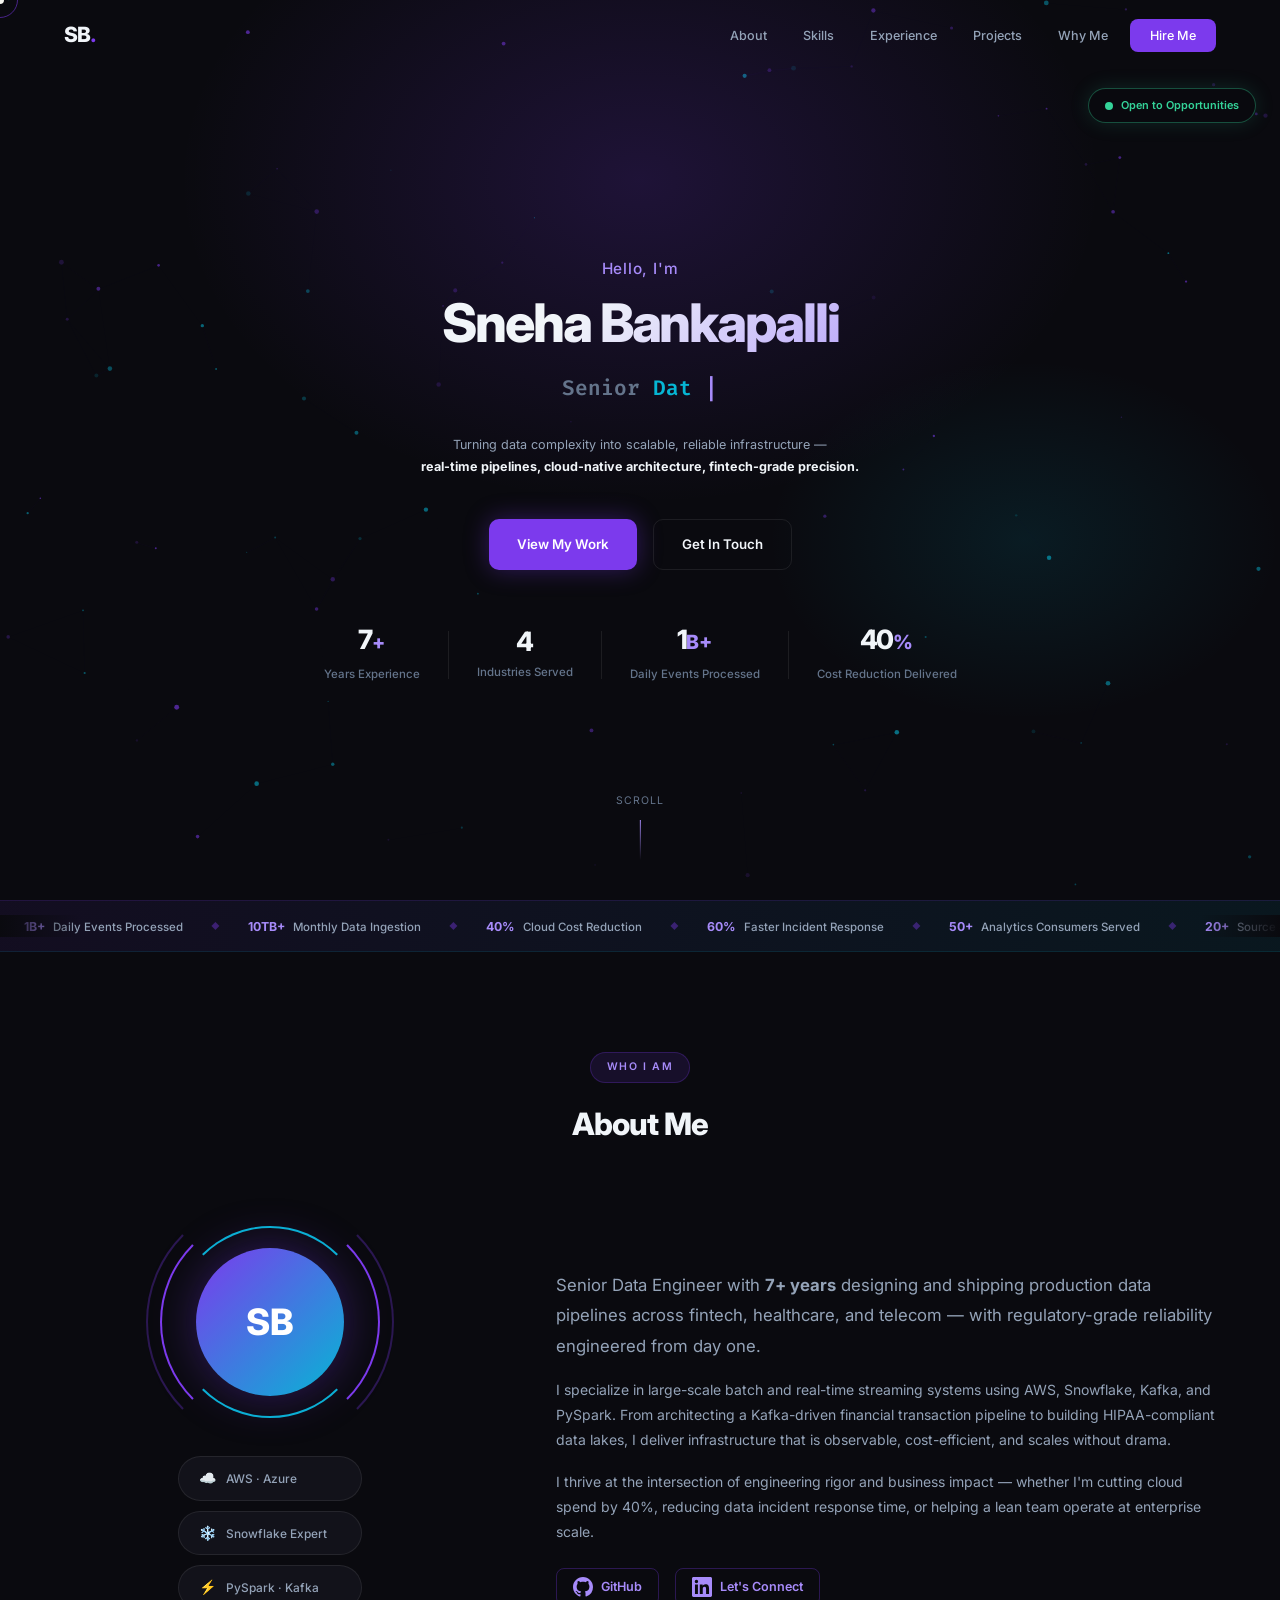
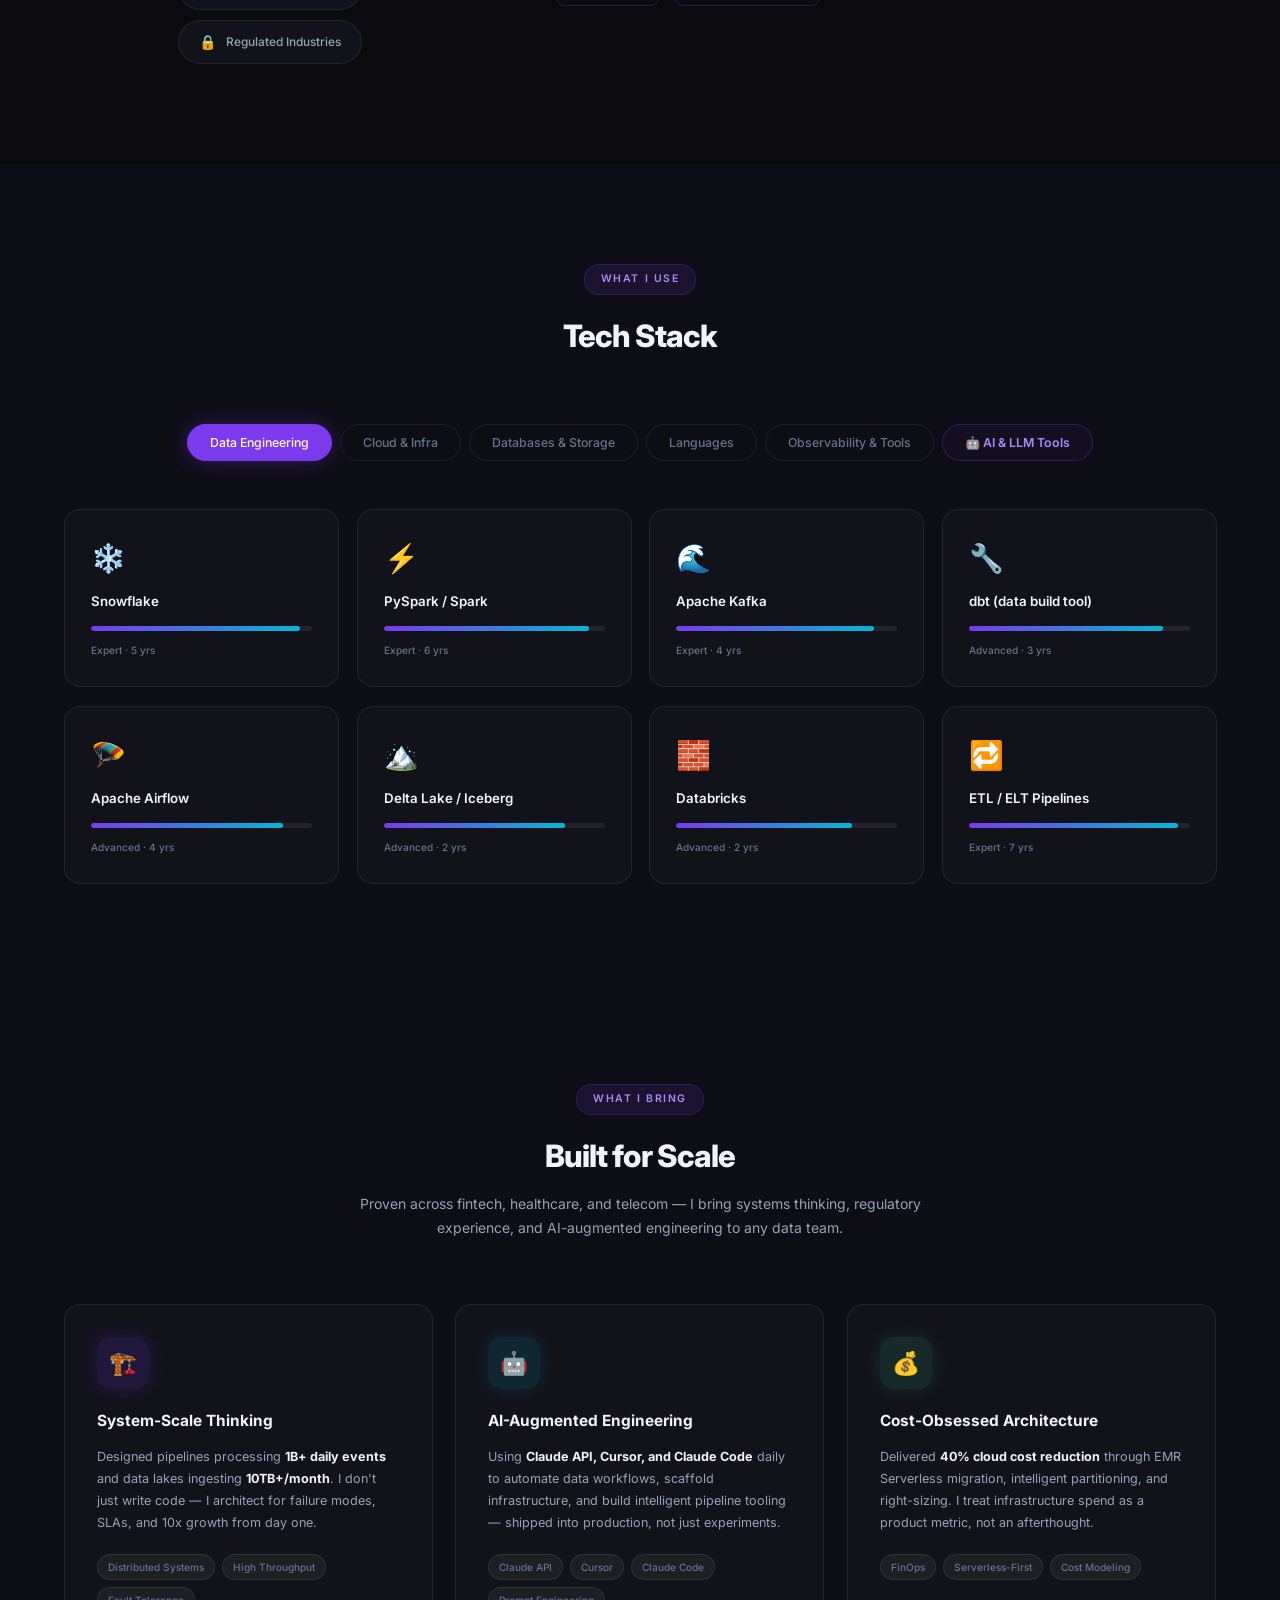
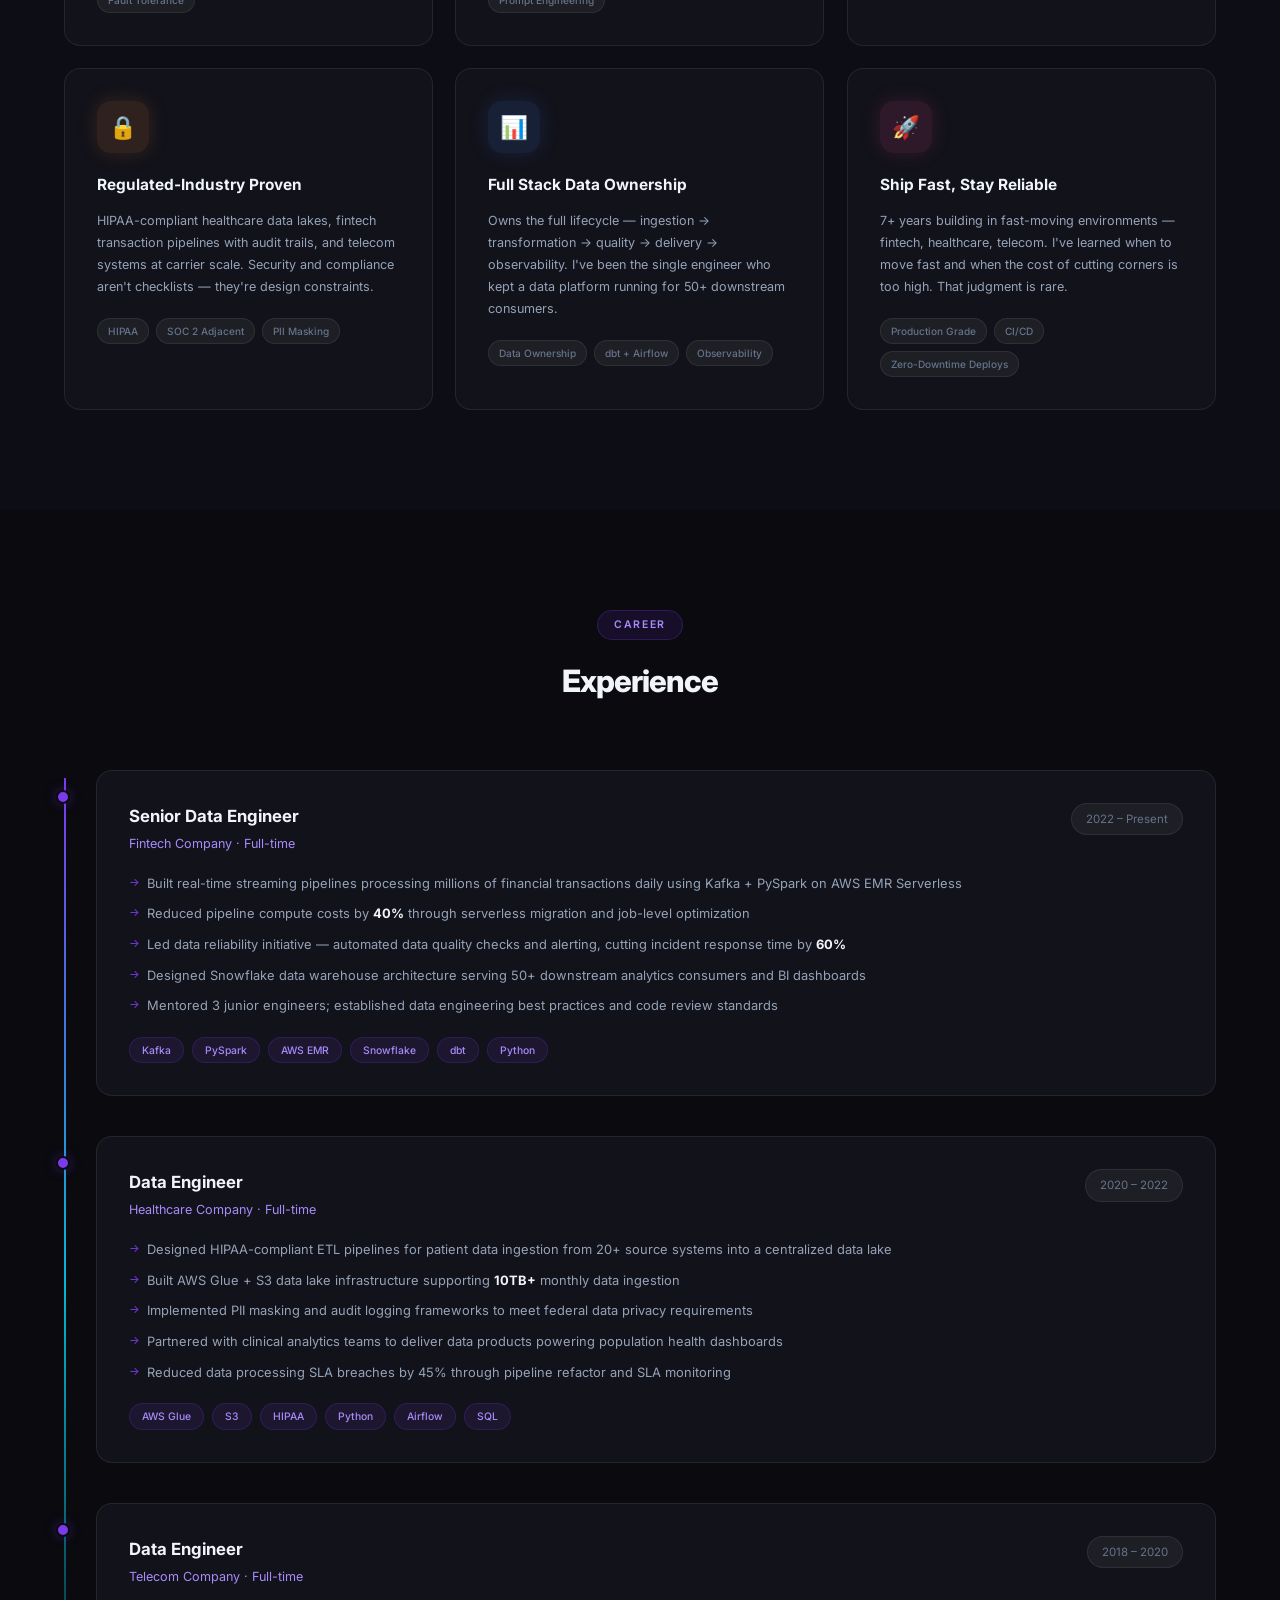
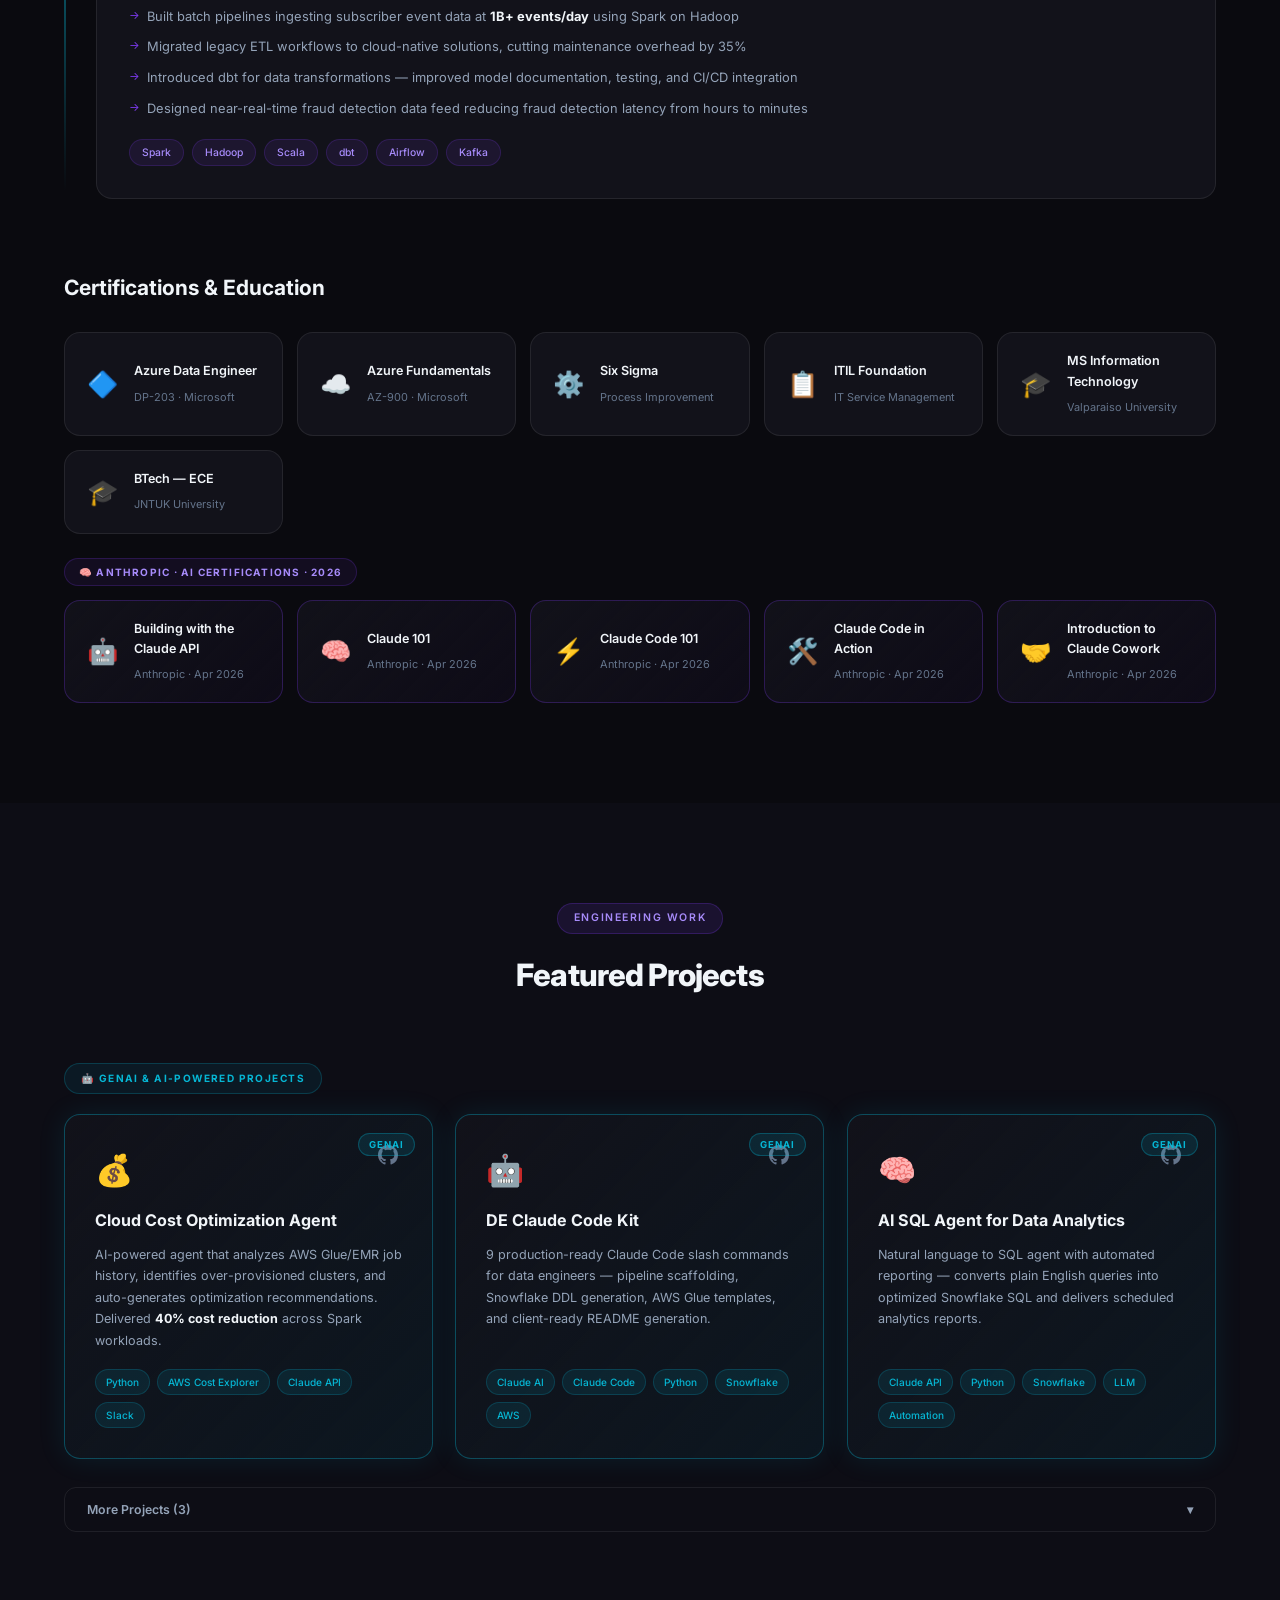
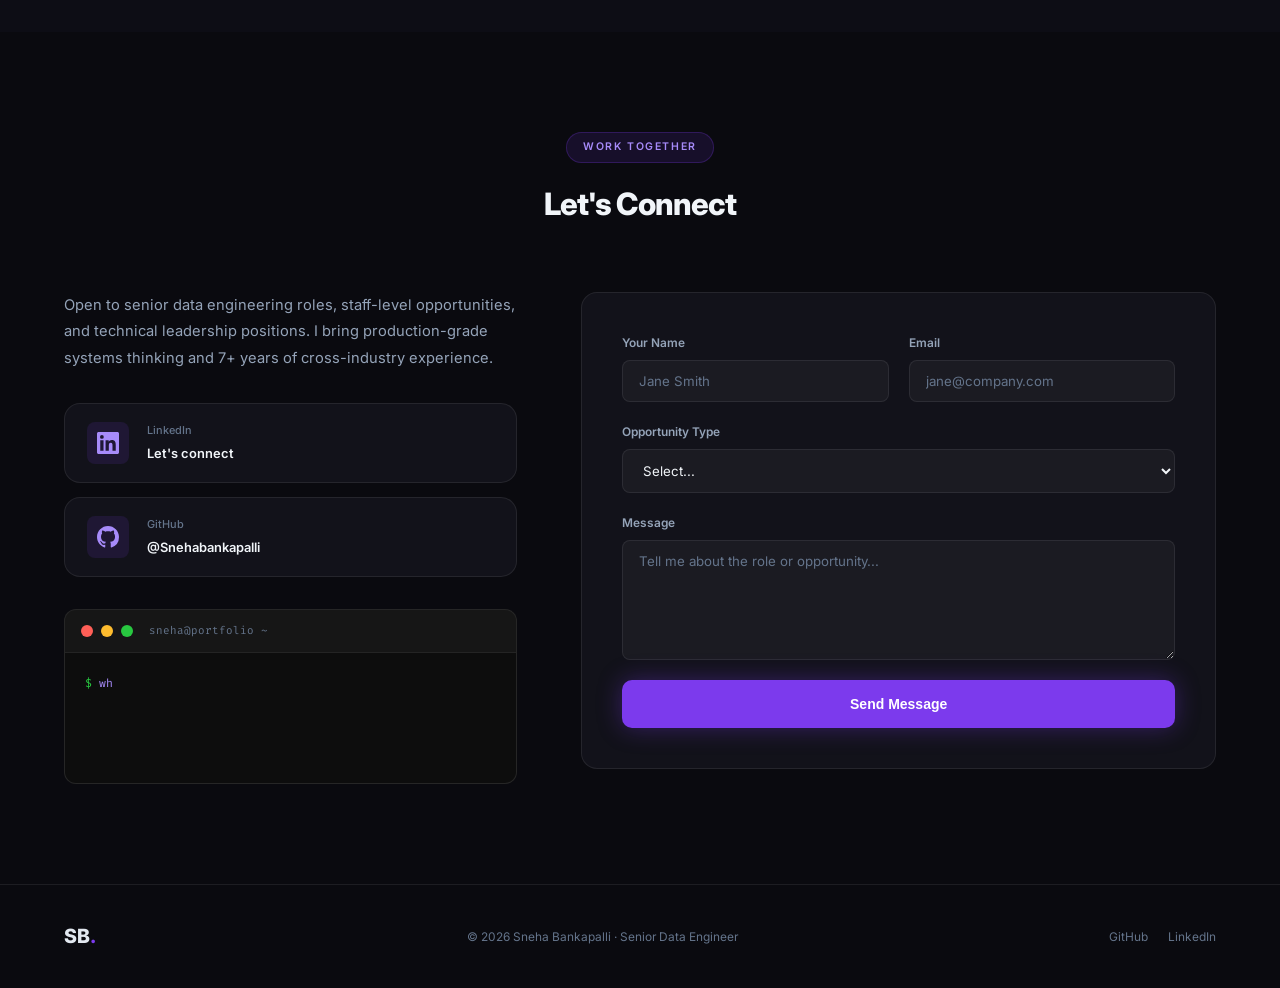
==== index.html @ 5c4e345d "feat: smaller fonts, highlight GenAI projects, add Anthropic certs - Reduce base font 16px → 14px; s" ====
<!DOCTYPE html>
<html lang="en">
<head>
  <meta charset="UTF-8" />
  <meta name="viewport" content="width=device-width, initial-scale=1.0" />
  <title>Sneha Bankapalli | Senior Data Engineer</title>
  <link rel="preconnect" href="https://fonts.googleapis.com" />
  <link rel="preconnect" href="https://fonts.gstatic.com" crossorigin />
  <link href="https://fonts.googleapis.com/css2?family=Inter:wght@300;400;500;600;700;800&family=Fira+Code:wght@400;500&display=swap" rel="stylesheet" />
  <link rel="stylesheet" href="style.css" />
</head>
<body>
  <!-- SCROLL PROGRESS -->
  <div id="scrollProgress"></div>

  <!-- CURSOR -->
  <div id="cursorDot"></div>
  <div id="cursorGlow"></div>

  <!-- OPEN TO WORK BADGE -->
  <a href="#contact" class="otw-badge" id="otwBadge">
    <span class="otw-dot"></span>
    Open to Opportunities
  </a>

  <!-- NAV -->
  <nav id="navbar">
    <div class="nav-inner">
      <a href="#hero" class="nav-logo">SB<span class="dot">.</span></a>
      <ul class="nav-links">
        <li><a href="#about">About</a></li>
        <li><a href="#skills">Skills</a></li>
        <li><a href="#experience">Experience</a></li>
        <li><a href="#projects">Projects</a></li>
        <li><a href="#value">Why Me</a></li>
        <li><a href="#contact" class="nav-cta">Hire Me</a></li>
      </ul>
      <button class="hamburger" id="hamburger" aria-label="Menu">
        <span></span><span></span><span></span>
      </button>
    </div>
  </nav>

  <!-- MOBILE MENU -->
  <div class="mobile-menu" id="mobileMenu">
    <ul>
      <li><a href="#about" class="mobile-link">About</a></li>
      <li><a href="#skills" class="mobile-link">Skills</a></li>
      <li><a href="#experience" class="mobile-link">Experience</a></li>
      <li><a href="#projects" class="mobile-link">Projects</a></li>
      <li><a href="#value" class="mobile-link">Why Me</a></li>
      <li><a href="#contact" class="mobile-link">Hire Me</a></li>
    </ul>
  </div>

  <!-- HERO -->
  <section id="hero">
    <div class="hero-bg">
      <canvas id="particleCanvas"></canvas>
    </div>
    <div class="hero-content">
      <p class="hero-greeting" data-aos="fade-up">Hello, I'm</p>
      <h1 class="hero-name" data-aos="fade-up" data-aos-delay="100">Sneha Bankapalli</h1>
      <div class="hero-title-wrapper" data-aos="fade-up" data-aos-delay="200">
        <span class="hero-title-prefix">Senior </span>
        <span class="hero-title-type" id="typedText"></span>
        <span class="cursor">|</span>
      </div>
      <p class="hero-tagline" data-aos="fade-up" data-aos-delay="300">
        Turning data complexity into scalable, reliable infrastructure —<br />
        <strong>real-time pipelines, cloud-native architecture, fintech-grade precision.</strong>
      </p>
      <div class="hero-actions" data-aos="fade-up" data-aos-delay="400">
        <a href="#projects" class="btn btn-primary magnetic">View My Work</a>
        <a href="#contact" class="btn btn-secondary magnetic">Get In Touch</a>
      </div>
      <div class="hero-stats" data-aos="fade-up" data-aos-delay="500">
        <div class="stat">
          <span class="stat-num" data-target="7">0</span><span class="stat-plus">+</span>
          <p>Years Experience</p>
        </div>
        <div class="stat-divider"></div>
        <div class="stat">
          <span class="stat-num" data-target="4">0</span>
          <p>Industries Served</p>
        </div>
        <div class="stat-divider"></div>
        <div class="stat">
          <span class="stat-num" data-target="1">0</span><span class="stat-plus">B+</span>
          <p>Daily Events Processed</p>
        </div>
        <div class="stat-divider"></div>
        <div class="stat">
          <span class="stat-num" data-target="40">0</span><span class="stat-plus">%</span>
          <p>Cost Reduction Delivered</p>
        </div>
      </div>
    </div>
    <div class="hero-scroll-hint">
      <span>Scroll</span>
      <div class="scroll-line"></div>
    </div>
  </section>

  <!-- IMPACT MARQUEE -->
  <div class="impact-strip">
    <div class="marquee-track">
      <div class="marquee-inner" id="marqueeInner">
        <span class="impact-item"><span class="impact-num">1B+</span> Daily Events Processed</span>
        <span class="impact-sep">◆</span>
        <span class="impact-item"><span class="impact-num">10TB+</span> Monthly Data Ingestion</span>
        <span class="impact-sep">◆</span>
        <span class="impact-item"><span class="impact-num">40%</span> Cloud Cost Reduction</span>
        <span class="impact-sep">◆</span>
        <span class="impact-item"><span class="impact-num">60%</span> Faster Incident Response</span>
        <span class="impact-sep">◆</span>
        <span class="impact-item"><span class="impact-num">50+</span> Analytics Consumers Served</span>
        <span class="impact-sep">◆</span>
        <span class="impact-item"><span class="impact-num">20+</span> Source Systems Integrated</span>
        <span class="impact-sep">◆</span>
        <span class="impact-item"><span class="impact-num">7+</span> Years Production Engineering</span>
        <span class="impact-sep">◆</span>
        <span class="impact-item"><span class="impact-num">Multi</span>-Industry Regulated Systems</span>
        <span class="impact-sep">◆</span>
      </div>
    </div>
  </div>

  <!-- ABOUT -->
  <section id="about" class="section">
    <div class="container">
      <div class="section-header" data-aos="fade-up">
        <span class="section-tag">Who I Am</span>
        <h2 class="section-title">About Me</h2>
      </div>
      <div class="about-grid">
        <div class="about-visual" data-aos="fade-right">
          <div class="about-avatar">
            <div class="avatar-ring ring-1"></div>
            <div class="avatar-ring ring-2"></div>
            <div class="avatar-ring ring-3"></div>
            <div class="avatar-initials">SB</div>
          </div>
          <div class="about-badges">
            <div class="badge">
              <span class="badge-icon">☁️</span>
              <span>AWS · Azure</span>
            </div>
            <div class="badge">
              <span class="badge-icon">❄️</span>
              <span>Snowflake Expert</span>
            </div>
            <div class="badge">
              <span class="badge-icon">⚡</span>
              <span>PySpark · Kafka</span>
            </div>
            <div class="badge">
              <span class="badge-icon">🔒</span>
              <span>Regulated Industries</span>
            </div>
          </div>
        </div>
        <div class="about-text" data-aos="fade-left">
          <p class="about-lead">
            Senior Data Engineer with <strong>7+ years</strong> designing and shipping production data pipelines across
            fintech, healthcare, and telecom — with regulatory-grade reliability engineered from day one.
          </p>
          <p>
            I specialize in large-scale batch and real-time streaming systems using AWS, Snowflake, Kafka, and PySpark.
            From architecting a Kafka-driven financial transaction pipeline to building HIPAA-compliant data lakes,
            I deliver infrastructure that is observable, cost-efficient, and scales without drama.
          </p>
          <p>
            I thrive at the intersection of engineering rigor and business impact — whether I'm cutting cloud spend by 40%,
            reducing data incident response time, or helping a lean team operate at enterprise scale.
          </p>
          <div class="about-links">
            <a href="https://github.com/Snehabankapalli" target="_blank" rel="noopener" class="about-link">
              <svg width="20" height="20" viewBox="0 0 24 24" fill="currentColor"><path d="M12 0C5.37 0 0 5.37 0 12c0 5.31 3.435 9.795 8.205 11.385.6.105.825-.255.825-.57 0-.285-.015-1.23-.015-2.235-3.015.555-3.795-.735-4.035-1.41-.135-.345-.72-1.41-1.23-1.695-.42-.225-1.02-.78-.015-.795.945-.015 1.62.87 1.845 1.23 1.08 1.815 2.805 1.305 3.495.99.105-.78.42-1.305.765-1.605-2.67-.3-5.46-1.335-5.46-5.925 0-1.305.465-2.385 1.23-3.225-.12-.3-.54-1.53.12-3.18 0 0 1.005-.315 3.3 1.23.96-.27 1.98-.405 3-.405s2.04.135 3 .405c2.295-1.56 3.3-1.23 3.3-1.23.66 1.65.24 2.88.12 3.18.765.84 1.23 1.905 1.23 3.225 0 4.605-2.805 5.625-5.475 5.925.435.375.81 1.095.81 2.22 0 1.605-.015 2.895-.015 3.3 0 .315.225.69.825.57A12.02 12.02 0 0 0 24 12c0-6.63-5.37-12-12-12z"/></svg>
              GitHub
            </a>
            <a href="https://www.linkedin.com/in/sneha2095/" target="_blank" rel="noopener" class="about-link">
              <svg width="20" height="20" viewBox="0 0 24 24" fill="currentColor"><path d="M20.447 20.452h-3.554v-5.569c0-1.328-.027-3.037-1.852-3.037-1.853 0-2.136 1.445-2.136 2.939v5.667H9.351V9h3.414v1.561h.046c.477-.9 1.637-1.85 3.37-1.85 3.601 0 4.267 2.37 4.267 5.455v6.286zM5.337 7.433a2.062 2.062 0 0 1-2.063-2.065 2.064 2.064 0 1 1 2.063 2.065zm1.782 13.019H3.555V9h3.564v11.452zM22.225 0H1.771C.792 0 0 .774 0 1.729v20.542C0 23.227.792 24 1.771 24h20.451C23.2 24 24 23.227 24 22.271V1.729C24 .774 23.2 0 22.222 0h.003z"/></svg>
              Let's Connect
            </a>
          </div>
        </div>
      </div>
    </div>
  </section>

  <!-- SKILLS -->
  <section id="skills" class="section section-dark">
    <div class="container">
      <div class="section-header" data-aos="fade-up">
        <span class="section-tag">What I Use</span>
        <h2 class="section-title">Tech Stack</h2>
      </div>
      <div class="skills-tabs" data-aos="fade-up">
        <button class="tab-btn active" data-tab="data">Data Engineering</button>
        <button class="tab-btn" data-tab="cloud">Cloud & Infra</button>
        <button class="tab-btn" data-tab="databases">Databases & Storage</button>
        <button class="tab-btn" data-tab="languages">Languages</button>
        <button class="tab-btn" data-tab="tools">Observability & Tools</button>
        <button class="tab-btn ai-tab" data-tab="ai">🤖 AI & LLM Tools</button>
      </div>

      <!-- DATA ENGINEERING -->
      <div class="skills-panel active" id="tab-data" data-aos="fade-up">
        <div class="skill-cards">
          <div class="skill-card tilt-card">
            <div class="skill-icon">❄️</div>
            <h4>Snowflake</h4>
            <div class="skill-bar"><div class="skill-fill" style="--w:95%"></div></div>
            <span class="skill-level">Expert · 5 yrs</span>
          </div>
          <div class="skill-card tilt-card">
            <div class="skill-icon">⚡</div>
            <h4>PySpark / Spark</h4>
            <div class="skill-bar"><div class="skill-fill" style="--w:93%"></div></div>
            <span class="skill-level">Expert · 6 yrs</span>
          </div>
          <div class="skill-card tilt-card">
            <div class="skill-icon">🌊</div>
            <h4>Apache Kafka</h4>
            <div class="skill-bar"><div class="skill-fill" style="--w:90%"></div></div>
            <span class="skill-level">Expert · 4 yrs</span>
          </div>
          <div class="skill-card tilt-card">
            <div class="skill-icon">🔧</div>
            <h4>dbt (data build tool)</h4>
            <div class="skill-bar"><div class="skill-fill" style="--w:88%"></div></div>
            <span class="skill-level">Advanced · 3 yrs</span>
          </div>
          <div class="skill-card tilt-card">
            <div class="skill-icon">🪂</div>
            <h4>Apache Airflow</h4>
            <div class="skill-bar"><div class="skill-fill" style="--w:87%"></div></div>
            <span class="skill-level">Advanced · 4 yrs</span>
          </div>
          <div class="skill-card tilt-card">
            <div class="skill-icon">🏔️</div>
            <h4>Delta Lake / Iceberg</h4>
            <div class="skill-bar"><div class="skill-fill" style="--w:82%"></div></div>
            <span class="skill-level">Advanced · 2 yrs</span>
          </div>
          <div class="skill-card tilt-card">
            <div class="skill-icon">🧱</div>
            <h4>Databricks</h4>
            <div class="skill-bar"><div class="skill-fill" style="--w:80%"></div></div>
            <span class="skill-level">Advanced · 2 yrs</span>
          </div>
          <div class="skill-card tilt-card">
            <div class="skill-icon">🔁</div>
            <h4>ETL / ELT Pipelines</h4>
            <div class="skill-bar"><div class="skill-fill" style="--w:95%"></div></div>
            <span class="skill-level">Expert · 7 yrs</span>
          </div>
        </div>
      </div>

      <!-- CLOUD & INFRA -->
      <div class="skills-panel" id="tab-cloud" data-aos="fade-up">
        <div class="skill-cards">
          <div class="skill-card tilt-card">
            <div class="skill-icon">☁️</div>
            <h4>AWS EMR Serverless</h4>
            <div class="skill-bar"><div class="skill-fill" style="--w:93%"></div></div>
            <span class="skill-level">Expert · 4 yrs</span>
          </div>
          <div class="skill-card tilt-card">
            <div class="skill-icon">🪣</div>
            <h4>AWS S3 / Data Lake</h4>
            <div class="skill-bar"><div class="skill-fill" style="--w:92%"></div></div>
            <span class="skill-level">Expert · 5 yrs</span>
          </div>
          <div class="skill-card tilt-card">
            <div class="skill-icon">🔌</div>
            <h4>AWS Glue</h4>
            <div class="skill-bar"><div class="skill-fill" style="--w:88%"></div></div>
            <span class="skill-level">Advanced · 4 yrs</span>
          </div>
          <div class="skill-card tilt-card">
            <div class="skill-icon">λ</div>
            <h4>AWS Lambda · Step Functions</h4>
            <div class="skill-bar"><div class="skill-fill" style="--w:83%"></div></div>
            <span class="skill-level">Advanced · 3 yrs</span>
          </div>
          <div class="skill-card tilt-card">
            <div class="skill-icon">🔷</div>
            <h4>Azure Data Factory</h4>
            <div class="skill-bar"><div class="skill-fill" style="--w:80%"></div></div>
            <span class="skill-level">Advanced · 2 yrs</span>
          </div>
          <div class="skill-card tilt-card">
            <div class="skill-icon">🐋</div>
            <h4>Docker / Containers</h4>
            <div class="skill-bar"><div class="skill-fill" style="--w:80%"></div></div>
            <span class="skill-level">Advanced · 3 yrs</span>
          </div>
          <div class="skill-card tilt-card">
            <div class="skill-icon">⚓</div>
            <h4>Kubernetes (EKS)</h4>
            <div class="skill-bar"><div class="skill-fill" style="--w:72%"></div></div>
            <span class="skill-level">Proficient · 2 yrs</span>
          </div>
          <div class="skill-card tilt-card">
            <div class="skill-icon">🏗️</div>
            <h4>Terraform</h4>
            <div class="skill-bar"><div class="skill-fill" style="--w:76%"></div></div>
            <span class="skill-level">Proficient · 3 yrs</span>
          </div>
        </div>
      </div>

      <!-- DATABASES & STORAGE -->
      <div class="skills-panel" id="tab-databases" data-aos="fade-up">
        <div class="skill-cards">
          <div class="skill-card tilt-card">
            <div class="skill-icon">🗃️</div>
            <h4>PostgreSQL</h4>
            <div class="skill-bar"><div class="skill-fill" style="--w:88%"></div></div>
            <span class="skill-level">Advanced · 6 yrs</span>
          </div>
          <div class="skill-card tilt-card">
            <div class="skill-icon">⚡</div>
            <h4>Amazon DynamoDB</h4>
            <div class="skill-bar"><div class="skill-fill" style="--w:78%"></div></div>
            <span class="skill-level">Proficient · 3 yrs</span>
          </div>
          <div class="skill-card tilt-card">
            <div class="skill-icon">🔴</div>
            <h4>Redis</h4>
            <div class="skill-bar"><div class="skill-fill" style="--w:74%"></div></div>
            <span class="skill-level">Proficient · 2 yrs</span>
          </div>
          <div class="skill-card tilt-card">
            <div class="skill-icon">🔍</div>
            <h4>Elasticsearch</h4>
            <div class="skill-bar"><div class="skill-fill" style="--w:72%"></div></div>
            <span class="skill-level">Proficient · 2 yrs</span>
          </div>
          <div class="skill-card tilt-card">
            <div class="skill-icon">🌿</div>
            <h4>MongoDB</h4>
            <div class="skill-bar"><div class="skill-fill" style="--w:70%"></div></div>
            <span class="skill-level">Proficient · 2 yrs</span>
          </div>
          <div class="skill-card tilt-card">
            <div class="skill-icon">📊</div>
            <h4>BigQuery</h4>
            <div class="skill-bar"><div class="skill-fill" style="--w:74%"></div></div>
            <span class="skill-level">Proficient · 2 yrs</span>
          </div>
          <div class="skill-card tilt-card">
            <div class="skill-icon">🗄️</div>
            <h4>SQL Server / Oracle</h4>
            <div class="skill-bar"><div class="skill-fill" style="--w:80%"></div></div>
            <span class="skill-level">Advanced · 4 yrs</span>
          </div>
          <div class="skill-card tilt-card">
            <div class="skill-icon">🏛️</div>
            <h4>Data Modeling (Kimball)</h4>
            <div class="skill-bar"><div class="skill-fill" style="--w:85%"></div></div>
            <span class="skill-level">Advanced · 5 yrs</span>
          </div>
        </div>
      </div>

      <!-- LANGUAGES -->
      <div class="skills-panel" id="tab-languages" data-aos="fade-up">
        <div class="skill-cards">
          <div class="skill-card tilt-card">
            <div class="skill-icon">🐍</div>
            <h4>Python</h4>
            <div class="skill-bar"><div class="skill-fill" style="--w:96%"></div></div>
            <span class="skill-level">Expert · 7 yrs</span>
          </div>
          <div class="skill-card tilt-card">
            <div class="skill-icon">📊</div>
            <h4>SQL</h4>
            <div class="skill-bar"><div class="skill-fill" style="--w:95%"></div></div>
            <span class="skill-level">Expert · 7 yrs</span>
          </div>
          <div class="skill-card tilt-card">
            <div class="skill-icon">🔷</div>
            <h4>Scala</h4>
            <div class="skill-bar"><div class="skill-fill" style="--w:82%"></div></div>
            <span class="skill-level">Advanced · 4 yrs</span>
          </div>
          <div class="skill-card tilt-card">
            <div class="skill-icon">☕</div>
            <h4>Java</h4>
            <div class="skill-bar"><div class="skill-fill" style="--w:72%"></div></div>
            <span class="skill-level">Proficient · 3 yrs</span>
          </div>
          <div class="skill-card tilt-card">
            <div class="skill-icon">🐚</div>
            <h4>Bash / Shell</h4>
            <div class="skill-bar"><div class="skill-fill" style="--w:80%"></div></div>
            <span class="skill-level">Advanced · 6 yrs</span>
          </div>
          <div class="skill-card tilt-card">
            <div class="skill-icon">🌐</div>
            <h4>JavaScript / TypeScript</h4>
            <div class="skill-bar"><div class="skill-fill" style="--w:65%"></div></div>
            <span class="skill-level">Familiar · 2 yrs</span>
          </div>
        </div>
      </div>

      <!-- OBSERVABILITY & TOOLS -->
      <div class="skills-panel" id="tab-tools" data-aos="fade-up">
        <div class="skill-cards">
          <div class="skill-card tilt-card">
            <div class="skill-icon">📡</div>
            <h4>DataDog</h4>
            <div class="skill-bar"><div class="skill-fill" style="--w:87%"></div></div>
            <span class="skill-level">Advanced · 3 yrs</span>
          </div>
          <div class="skill-card tilt-card">
            <div class="skill-icon">📈</div>
            <h4>Grafana / Prometheus</h4>
            <div class="skill-bar"><div class="skill-fill" style="--w:82%"></div></div>
            <span class="skill-level">Advanced · 3 yrs</span>
          </div>
          <div class="skill-card tilt-card">
            <div class="skill-icon">✅</div>
            <h4>Great Expectations / dbt Tests</h4>
            <div class="skill-bar"><div class="skill-fill" style="--w:85%"></div></div>
            <span class="skill-level">Advanced · 3 yrs</span>
          </div>
          <div class="skill-card tilt-card">
            <div class="skill-icon">🔁</div>
            <h4>CI/CD (GitHub Actions)</h4>
            <div class="skill-bar"><div class="skill-fill" style="--w:90%"></div></div>
            <span class="skill-level">Advanced · 4 yrs</span>
          </div>
          <div class="skill-card tilt-card">
            <div class="skill-icon">🤖</div>
            <h4>AI Agents / Claude API</h4>
            <div class="skill-bar"><div class="skill-fill" style="--w:82%"></div></div>
            <span class="skill-level">Advanced · 1 yr</span>
          </div>
          <div class="skill-card tilt-card">
            <div class="skill-icon">🔒</div>
            <h4>HIPAA / PII Compliance</h4>
            <div class="skill-bar"><div class="skill-fill" style="--w:88%"></div></div>
            <span class="skill-level">Advanced · 3 yrs</span>
          </div>
          <div class="skill-card tilt-card">
            <div class="skill-icon">🔍</div>
            <h4>Data Lineage &amp; Cataloging</h4>
            <div class="skill-bar"><div class="skill-fill" style="--w:80%"></div></div>
            <span class="skill-level">Advanced · 3 yrs</span>
          </div>
          <div class="skill-card tilt-card">
            <div class="skill-icon">📋</div>
            <h4>Jira / Confluence / Agile</h4>
            <div class="skill-bar"><div class="skill-fill" style="--w:88%"></div></div>
            <span class="skill-level">Advanced · 7 yrs</span>
          </div>
        </div>
      </div>
      <!-- AI & LLM TOOLS -->
      <div class="skills-panel" id="tab-ai" data-aos="fade-up">
        <div class="skill-cards">
          <div class="skill-card tilt-card ai-card">
            <div class="skill-icon">🧠</div>
            <h4>Claude API (Anthropic)</h4>
            <div class="skill-bar"><div class="skill-fill" style="--w:88%"></div></div>
            <span class="skill-level">Advanced · Building agents &amp; automations</span>
          </div>
          <div class="skill-card tilt-card ai-card">
            <div class="skill-icon">⚡</div>
            <h4>Cursor (AI Code Editor)</h4>
            <div class="skill-bar"><div class="skill-fill" style="--w:90%"></div></div>
            <span class="skill-level">Daily driver · Composer &amp; chat workflows</span>
          </div>
          <div class="skill-card tilt-card ai-card">
            <div class="skill-icon">🤖</div>
            <h4>Claude Code (Agentic CLI)</h4>
            <div class="skill-bar"><div class="skill-fill" style="--w:85%"></div></div>
            <span class="skill-level">Advanced · Custom slash commands &amp; automation</span>
          </div>
          <div class="skill-card tilt-card ai-card">
            <div class="skill-icon">💬</div>
            <h4>Prompt Engineering</h4>
            <div class="skill-bar"><div class="skill-fill" style="--w:85%"></div></div>
            <span class="skill-level">Advanced · Structured outputs &amp; agentic flows</span>
          </div>
          <div class="skill-card tilt-card ai-card">
            <div class="skill-icon">🐙</div>
            <h4>GitHub Copilot</h4>
            <div class="skill-bar"><div class="skill-fill" style="--w:85%"></div></div>
            <span class="skill-level">Advanced · Daily productivity tool</span>
          </div>
        </div>
      </div>

      </div>
    </div>
  </section>

  <!-- VALUE SECTION -->
  <section id="value" class="section section-dark">
    <div class="container">
      <div class="section-header" data-aos="fade-up">
        <span class="section-tag">What I Bring</span>
        <h2 class="section-title">Built for Scale</h2>
        <p class="section-subtitle">Proven across fintech, healthcare, and telecom — I bring systems thinking, regulatory experience, and AI-augmented engineering to any data team.</p>
      </div>
      <div class="value-grid">

        <div class="value-card tilt-card" data-aos="fade-up">
          <div class="value-icon-wrap purple">
            <span>🏗️</span>
          </div>
          <h3>System-Scale Thinking</h3>
          <p>Designed pipelines processing <strong>1B+ daily events</strong> and data lakes ingesting <strong>10TB+/month</strong>. I don't just write code — I architect for failure modes, SLAs, and 10x growth from day one.</p>
          <div class="value-tags">
            <span>Distributed Systems</span><span>High Throughput</span><span>Fault Tolerance</span>
          </div>
        </div>

        <div class="value-card tilt-card" data-aos="fade-up" data-aos-delay="100">
          <div class="value-icon-wrap teal">
            <span>🤖</span>
          </div>
          <h3>AI-Augmented Engineering</h3>
          <p>Using <strong>Claude API, Cursor, and Claude Code</strong> daily to automate data workflows, scaffold infrastructure, and build intelligent pipeline tooling — shipped into production, not just experiments.</p>
          <div class="value-tags">
            <span>Claude API</span><span>Cursor</span><span>Claude Code</span><span>Prompt Engineering</span>
          </div>
        </div>

        <div class="value-card tilt-card" data-aos="fade-up" data-aos-delay="150">
          <div class="value-icon-wrap green">
            <span>💰</span>
          </div>
          <h3>Cost-Obsessed Architecture</h3>
          <p>Delivered <strong>40% cloud cost reduction</strong> through EMR Serverless migration, intelligent partitioning, and right-sizing. I treat infrastructure spend as a product metric, not an afterthought.</p>
          <div class="value-tags">
            <span>FinOps</span><span>Serverless-First</span><span>Cost Modeling</span>
          </div>
        </div>

        <div class="value-card tilt-card" data-aos="fade-up" data-aos-delay="200">
          <div class="value-icon-wrap orange">
            <span>🔒</span>
          </div>
          <h3>Regulated-Industry Proven</h3>
          <p>HIPAA-compliant healthcare data lakes, fintech transaction pipelines with audit trails, and telecom systems at carrier scale. Security and compliance aren't checklists — they're design constraints.</p>
          <div class="value-tags">
            <span>HIPAA</span><span>SOC 2 Adjacent</span><span>PII Masking</span>
          </div>
        </div>

        <div class="value-card tilt-card" data-aos="fade-up" data-aos-delay="250">
          <div class="value-icon-wrap blue">
            <span>📊</span>
          </div>
          <h3>Full Stack Data Ownership</h3>
          <p>Owns the full lifecycle — ingestion → transformation → quality → delivery → observability. I've been the single engineer who kept a data platform running for 50+ downstream consumers.</p>
          <div class="value-tags">
            <span>Data Ownership</span><span>dbt + Airflow</span><span>Observability</span>
          </div>
        </div>

        <div class="value-card tilt-card" data-aos="fade-up" data-aos-delay="300">
          <div class="value-icon-wrap pink">
            <span>🚀</span>
          </div>
          <h3>Ship Fast, Stay Reliable</h3>
          <p>7+ years building in fast-moving environments — fintech, healthcare, telecom. I've learned when to move fast and when the cost of cutting corners is too high. That judgment is rare.</p>
          <div class="value-tags">
            <span>Production Grade</span><span>CI/CD</span><span>Zero-Downtime Deploys</span>
          </div>
        </div>

      </div>
    </div>
  </section>

  <!-- EXPERIENCE -->
  <section id="experience" class="section">
    <div class="container">
      <div class="section-header" data-aos="fade-up">
        <span class="section-tag">Career</span>
        <h2 class="section-title">Experience</h2>
      </div>
      <div class="timeline">
        <div class="timeline-item" data-aos="fade-up">
          <div class="timeline-dot"></div>
          <div class="timeline-card">
            <div class="timeline-header">
              <div>
                <h3>Senior Data Engineer</h3>
                <span class="timeline-company">Fintech Company · Full-time</span>
              </div>
              <span class="timeline-date">2022 – Present</span>
            </div>
            <ul class="timeline-bullets">
              <li>Built real-time streaming pipelines processing millions of financial transactions daily using Kafka + PySpark on AWS EMR Serverless</li>
              <li>Reduced pipeline compute costs by <strong>40%</strong> through serverless migration and job-level optimization</li>
              <li>Led data reliability initiative — automated data quality checks and alerting, cutting incident response time by <strong>60%</strong></li>
              <li>Designed Snowflake data warehouse architecture serving 50+ downstream analytics consumers and BI dashboards</li>
              <li>Mentored 3 junior engineers; established data engineering best practices and code review standards</li>
            </ul>
            <div class="timeline-tags">
              <span>Kafka</span><span>PySpark</span><span>AWS EMR</span><span>Snowflake</span><span>dbt</span><span>Python</span>
            </div>
          </div>
        </div>

        <div class="timeline-item" data-aos="fade-up" data-aos-delay="100">
          <div class="timeline-dot"></div>
          <div class="timeline-card">
            <div class="timeline-header">
              <div>
                <h3>Data Engineer</h3>
                <span class="timeline-company">Healthcare Company · Full-time</span>
              </div>
              <span class="timeline-date">2020 – 2022</span>
            </div>
            <ul class="timeline-bullets">
              <li>Designed HIPAA-compliant ETL pipelines for patient data ingestion from 20+ source systems into a centralized data lake</li>
              <li>Built AWS Glue + S3 data lake infrastructure supporting <strong>10TB+</strong> monthly data ingestion</li>
              <li>Implemented PII masking and audit logging frameworks to meet federal data privacy requirements</li>
              <li>Partnered with clinical analytics teams to deliver data products powering population health dashboards</li>
              <li>Reduced data processing SLA breaches by 45% through pipeline refactor and SLA monitoring</li>
            </ul>
            <div class="timeline-tags">
              <span>AWS Glue</span><span>S3</span><span>HIPAA</span><span>Python</span><span>Airflow</span><span>SQL</span>
            </div>
          </div>
        </div>

        <div class="timeline-item" data-aos="fade-up" data-aos-delay="200">
          <div class="timeline-dot"></div>
          <div class="timeline-card">
            <div class="timeline-header">
              <div>
                <h3>Data Engineer</h3>
                <span class="timeline-company">Telecom Company · Full-time</span>
              </div>
              <span class="timeline-date">2018 – 2020</span>
            </div>
            <ul class="timeline-bullets">
              <li>Built batch pipelines ingesting subscriber event data at <strong>1B+ events/day</strong> using Spark on Hadoop</li>
              <li>Migrated legacy ETL workflows to cloud-native solutions, cutting maintenance overhead by 35%</li>
              <li>Introduced dbt for data transformations — improved model documentation, testing, and CI/CD integration</li>
              <li>Designed near-real-time fraud detection data feed reducing fraud detection latency from hours to minutes</li>
            </ul>
            <div class="timeline-tags">
              <span>Spark</span><span>Hadoop</span><span>Scala</span><span>dbt</span><span>Airflow</span><span>Kafka</span>
            </div>
          </div>
        </div>
      </div>

      <!-- Certifications -->
      <div class="certs-section" data-aos="fade-up">
        <h3 class="certs-title">Certifications &amp; Education</h3>
        <div class="certs-grid">
          <div class="cert-card">
            <div class="cert-icon">🔷</div>
            <div>
              <h4>Azure Data Engineer</h4>
              <span>DP-203 · Microsoft</span>
            </div>
          </div>
          <div class="cert-card">
            <div class="cert-icon">☁️</div>
            <div>
              <h4>Azure Fundamentals</h4>
              <span>AZ-900 · Microsoft</span>
            </div>
          </div>
          <div class="cert-card">
            <div class="cert-icon">⚙️</div>
            <div>
              <h4>Six Sigma</h4>
              <span>Process Improvement</span>
            </div>
          </div>
          <div class="cert-card">
            <div class="cert-icon">📋</div>
            <div>
              <h4>ITIL Foundation</h4>
              <span>IT Service Management</span>
            </div>
          </div>
          <div class="cert-card">
            <div class="cert-icon">🎓</div>
            <div>
              <h4>MS Information Technology</h4>
              <span>Valparaiso University</span>
            </div>
          </div>
          <div class="cert-card">
            <div class="cert-icon">🎓</div>
            <div>
              <h4>BTech — ECE</h4>
              <span>JNTUK University</span>
            </div>
          </div>
        </div>

        <!-- Anthropic AI Certifications -->
        <div class="certs-subsection-label">🧠 Anthropic · AI Certifications · 2026</div>
        <div class="certs-grid">
          <div class="cert-card anthropic">
            <div class="cert-icon">🤖</div>
            <div>
              <h4>Building with the Claude API</h4>
              <span>Anthropic · Apr 2026</span>
            </div>
          </div>
          <div class="cert-card anthropic">
            <div class="cert-icon">🧠</div>
            <div>
              <h4>Claude 101</h4>
              <span>Anthropic · Apr 2026</span>
            </div>
          </div>
          <div class="cert-card anthropic">
            <div class="cert-icon">⚡</div>
            <div>
              <h4>Claude Code 101</h4>
              <span>Anthropic · Apr 2026</span>
            </div>
          </div>
          <div class="cert-card anthropic">
            <div class="cert-icon">🛠️</div>
            <div>
              <h4>Claude Code in Action</h4>
              <span>Anthropic · Apr 2026</span>
            </div>
          </div>
          <div class="cert-card anthropic">
            <div class="cert-icon">🤝</div>
            <div>
              <h4>Introduction to Claude Cowork</h4>
              <span>Anthropic · Apr 2026</span>
            </div>
          </div>
        </div>

      </div>
    </div>
  </section>

  <!-- PROJECTS -->
  <section id="projects" class="section section-dark">
    <div class="container">
      <div class="section-header" data-aos="fade-up">
        <span class="section-tag">Engineering Work</span>
        <h2 class="section-title">Featured Projects</h2>
      </div>

      <!-- GenAI / AI-Powered Projects — highlighted -->
      <div data-aos="fade-up">
        <div class="genai-section-label">🤖 GenAI &amp; AI-Powered Projects</div>
      </div>
      <div class="projects-grid" data-aos="fade-up">

        <div class="project-card genai-featured tilt-card">
          <div class="genai-badge">GenAI</div>
          <div class="project-header">
            <span class="project-icon">💰</span>
            <div class="project-links">
              <a href="https://github.com/Snehabankapalli/ai-data-quality-agent" target="_blank" rel="noopener" aria-label="GitHub">
                <svg width="20" height="20" viewBox="0 0 24 24" fill="currentColor"><path d="M12 0C5.37 0 0 5.37 0 12c0 5.31 3.435 9.795 8.205 11.385.6.105.825-.255.825-.57 0-.285-.015-1.23-.015-2.235-3.015.555-3.795-.735-4.035-1.41-.135-.345-.72-1.41-1.23-1.695-.42-.225-1.02-.78-.015-.795.945-.015 1.62.87 1.845 1.23 1.08 1.815 2.805 1.305 3.495.99.105-.78.42-1.305.765-1.605-2.67-.3-5.46-1.335-5.46-5.925 0-1.305.465-2.385 1.23-3.225-.12-.3-.54-1.53.12-3.18 0 0 1.005-.315 3.3 1.23.96-.27 1.98-.405 3-.405s2.04.135 3 .405c2.295-1.56 3.3-1.23 3.3-1.23.66 1.65.24 2.88.12 3.18.765.84 1.23 1.905 1.23 3.225 0 4.605-2.805 5.625-5.475 5.925.435.375.81 1.095.81 2.22 0 1.605-.015 2.895-.015 3.3 0 .315.225.69.825.57A12.02 12.02 0 0 0 24 12c0-6.63-5.37-12-12-12z"/></svg>
              </a>
            </div>
          </div>
          <h3>Cloud Cost Optimization Agent</h3>
          <p>AI-powered agent that analyzes AWS Glue/EMR job history, identifies over-provisioned clusters, and auto-generates optimization recommendations. Delivered <strong>40% cost reduction</strong> across Spark workloads.</p>
          <div class="project-tech">
            <span>Python</span><span>AWS Cost Explorer</span><span>Claude API</span><span>Slack</span>
          </div>
        </div>

        <div class="project-card genai-featured tilt-card">
          <div class="genai-badge">GenAI</div>
          <div class="project-header">
            <span class="project-icon">🤖</span>
            <div class="project-links">
              <a href="https://github.com/Snehabankapalli/data-engineering-claude-skills" target="_blank" rel="noopener" aria-label="GitHub">
                <svg width="20" height="20" viewBox="0 0 24 24" fill="currentColor"><path d="M12 0C5.37 0 0 5.37 0 12c0 5.31 3.435 9.795 8.205 11.385.6.105.825-.255.825-.57 0-.285-.015-1.23-.015-2.235-3.015.555-3.795-.735-4.035-1.41-.135-.345-.72-1.41-1.23-1.695-.42-.225-1.02-.78-.015-.795.945-.015 1.62.87 1.845 1.23 1.08 1.815 2.805 1.305 3.495.99.105-.78.42-1.305.765-1.605-2.67-.3-5.46-1.335-5.46-5.925 0-1.305.465-2.385 1.23-3.225-.12-.3-.54-1.53.12-3.18 0 0 1.005-.315 3.3 1.23.96-.27 1.98-.405 3-.405s2.04.135 3 .405c2.295-1.56 3.3-1.23 3.3-1.23.66 1.65.24 2.88.12 3.18.765.84 1.23 1.905 1.23 3.225 0 4.605-2.805 5.625-5.475 5.925.435.375.81 1.095.81 2.22 0 1.605-.015 2.895-.015 3.3 0 .315.225.69.825.57A12.02 12.02 0 0 0 24 12c0-6.63-5.37-12-12-12z"/></svg>
              </a>
            </div>
          </div>
          <h3>DE Claude Code Kit</h3>
          <p>9 production-ready Claude Code slash commands for data engineers — pipeline scaffolding, Snowflake DDL generation, AWS Glue templates, and client-ready README generation.</p>
          <div class="project-tech">
            <span>Claude AI</span><span>Claude Code</span><span>Python</span><span>Snowflake</span><span>AWS</span>
          </div>
        </div>

        <div class="project-card genai-featured tilt-card">
          <div class="genai-badge">GenAI</div>
          <div class="project-header">
            <span class="project-icon">🧠</span>
            <div class="project-links">
              <a href="https://github.com/Snehabankapalli/ai-sql-agent-for-data-analytics-automation" target="_blank" rel="noopener" aria-label="GitHub">
                <svg width="20" height="20" viewBox="0 0 24 24" fill="currentColor"><path d="M12 0C5.37 0 0 5.37 0 12c0 5.31 3.435 9.795 8.205 11.385.6.105.825-.255.825-.57 0-.285-.015-1.23-.015-2.235-3.015.555-3.795-.735-4.035-1.41-.135-.345-.72-1.41-1.23-1.695-.42-.225-1.02-.78-.015-.795.945-.015 1.62.87 1.845 1.23 1.08 1.815 2.805 1.305 3.495.99.105-.78.42-1.305.765-1.605-2.67-.3-5.46-1.335-5.46-5.925 0-1.305.465-2.385 1.23-3.225-.12-.3-.54-1.53.12-3.18 0 0 1.005-.315 3.3 1.23.96-.27 1.98-.405 3-.405s2.04.135 3 .405c2.295-1.56 3.3-1.23 3.3-1.23.66 1.65.24 2.88.12 3.18.765.84 1.23 1.905 1.23 3.225 0 4.605-2.805 5.625-5.475 5.925.435.375.81 1.095.81 2.22 0 1.605-.015 2.895-.015 3.3 0 .315.225.69.825.57A12.02 12.02 0 0 0 24 12c0-6.63-5.37-12-12-12z"/></svg>
              </a>
            </div>
          </div>
          <h3>AI SQL Agent for Data Analytics</h3>
          <p>Natural language to SQL agent with automated reporting — converts plain English queries into optimized Snowflake SQL and delivers scheduled analytics reports.</p>
          <div class="project-tech">
            <span>Claude API</span><span>Python</span><span>Snowflake</span><span>LLM</span><span>Automation</span>
          </div>
        </div>

      </div>

      <!-- More Projects — collapsed by default -->
      <div class="more-projects-wrapper" data-aos="fade-up">
        <button class="more-projects-toggle" id="moreProjectsToggle" onclick="toggleMoreProjects()">
          <span>More Projects (3)</span>
          <span class="toggle-arrow">▾</span>
        </button>
        <div class="more-projects-content" id="moreProjectsContent">
          <div class="projects-grid">

            <div class="project-card tilt-card">
              <div class="project-tag">Featured</div>
              <div class="project-header">
                <span class="project-icon">🌊</span>
                <div class="project-links">
                  <a href="https://github.com/Snehabankapalli/real-time-fintech-pipeline-kafka-spark-snowflake" target="_blank" rel="noopener" aria-label="GitHub">
                    <svg width="20" height="20" viewBox="0 0 24 24" fill="currentColor"><path d="M12 0C5.37 0 0 5.37 0 12c0 5.31 3.435 9.795 8.205 11.385.6.105.825-.255.825-.57 0-.285-.015-1.23-.015-2.235-3.015.555-3.795-.735-4.035-1.41-.135-.345-.72-1.41-1.23-1.695-.42-.225-1.02-.78-.015-.795.945-.015 1.62.87 1.845 1.23 1.08 1.815 2.805 1.305 3.495.99.105-.78.42-1.305.765-1.605-2.67-.3-5.46-1.335-5.46-5.925 0-1.305.465-2.385 1.23-3.225-.12-.3-.54-1.53.12-3.18 0 0 1.005-.315 3.3 1.23.96-.27 1.98-.405 3-.405s2.04.135 3 .405c2.295-1.56 3.3-1.23 3.3-1.23.66 1.65.24 2.88.12 3.18.765.84 1.23 1.905 1.23 3.225 0 4.605-2.805 5.625-5.475 5.925.435.375.81 1.095.81 2.22 0 1.605-.015 2.895-.015 3.3 0 .315.225.69.825.57A12.02 12.02 0 0 0 24 12c0-6.63-5.37-12-12-12z"/></svg>
                  </a>
                </div>
              </div>
              <h3>Real-Time Financial Streaming Pipeline</h3>
              <p>End-to-end Kafka → PySpark → Snowflake streaming pipeline. Includes schema registry, dead-letter queues, backpressure handling, and Slack alerting. Processes <strong>1M+ events/day</strong> at sub-second latency.</p>
              <div class="project-tech">
                <span>Kafka</span><span>PySpark</span><span>Snowflake</span><span>AWS EMR</span><span>DataDog</span>
              </div>
            </div>

            <div class="project-card tilt-card">
              <div class="project-header">
                <span class="project-icon">🏥</span>
                <div class="project-links">
                  <a href="https://github.com/Snehabankapalli/hipaa-data-lake-aws" target="_blank" rel="noopener" aria-label="GitHub">
                    <svg width="20" height="20" viewBox="0 0 24 24" fill="currentColor"><path d="M12 0C5.37 0 0 5.37 0 12c0 5.31 3.435 9.795 8.205 11.385.6.105.825-.255.825-.57 0-.285-.015-1.23-.015-2.235-3.015.555-3.795-.735-4.035-1.41-.135-.345-.72-1.41-1.23-1.695-.42-.225-1.02-.78-.015-.795.945-.015 1.62.87 1.845 1.23 1.08 1.815 2.805 1.305 3.495.99.105-.78.42-1.305.765-1.605-2.67-.3-5.46-1.335-5.46-5.925 0-1.305.465-2.385 1.23-3.225-.12-.3-.54-1.53.12-3.18 0 0 1.005-.315 3.3 1.23.96-.27 1.98-.405 3-.405s2.04.135 3 .405c2.295-1.56 3.3-1.23 3.3-1.23.66 1.65.24 2.88.12 3.18.765.84 1.23 1.905 1.23 3.225 0 4.605-2.805 5.625-5.475 5.925.435.375.81 1.095.81 2.22 0 1.605-.015 2.895-.015 3.3 0 .315.225.69.825.57A12.02 12.02 0 0 0 24 12c0-6.63-5.37-12-12-12z"/></svg>
                  </a>
                </div>
              </div>
              <h3>HIPAA-Compliant Healthcare Data Lake</h3>
              <p>AWS Glue + S3 data lake ingesting 10TB+/month from 20+ clinical systems. Automated PII masking, encryption-at-rest, audit logging, and compliance reporting.</p>
              <div class="project-tech">
                <span>AWS Glue</span><span>S3</span><span>Python</span><span>HIPAA</span><span>Airflow</span>
              </div>
            </div>

            <div class="project-card tilt-card">
              <div class="project-header">
                <span class="project-icon">📡</span>
                <div class="project-links">
                  <a href="https://github.com/Snehabankapalli/real-time-analytics-platform-kafka-spark-airflow-snowflake" target="_blank" rel="noopener" aria-label="GitHub">
                    <svg width="20" height="20" viewBox="0 0 24 24" fill="currentColor"><path d="M12 0C5.37 0 0 5.37 0 12c0 5.31 3.435 9.795 8.205 11.385.6.105.825-.255.825-.57 0-.285-.015-1.23-.015-2.235-3.015.555-3.795-.735-4.035-1.41-.135-.345-.72-1.41-1.23-1.695-.42-.225-1.02-.78-.015-.795.945-.015 1.62.87 1.845 1.23 1.08 1.815 2.805 1.305 3.495.99.105-.78.42-1.305.765-1.605-2.67-.3-5.46-1.335-5.46-5.925 0-1.305.465-2.385 1.23-3.225-.12-.3-.54-1.53.12-3.18 0 0 1.005-.315 3.3 1.23.96-.27 1.98-.405 3-.405s2.04.135 3 .405c2.295-1.56 3.3-1.23 3.3-1.23.66 1.65.24 2.88.12 3.18.765.84 1.23 1.905 1.23 3.225 0 4.605-2.805 5.625-5.475 5.925.435.375.81 1.095.81 2.22 0 1.605-.015 2.895-.015 3.3 0 .315.225.69.825.57A12.02 12.02 0 0 0 24 12c0-6.63-5.37-12-12-12z"/></svg>
                  </a>
                </div>
              </div>
              <h3>Telecom Subscriber Events Pipeline</h3>
              <p>High-throughput Spark + Hadoop batch pipeline processing 1B+ daily subscriber events. Migrated to cloud-native stack, reducing maintenance overhead by 35%.</p>
              <div class="project-tech">
                <span>Spark</span><span>Scala</span><span>Hadoop</span><span>Kafka</span><span>dbt</span>
              </div>
            </div>

          </div>
        </div>
      </div>

    </div>
  </section>

  <!-- CONTACT -->
  <section id="contact" class="section">
    <div class="container">
      <div class="section-header" data-aos="fade-up">
        <span class="section-tag">Work Together</span>
        <h2 class="section-title">Let's Connect</h2>
      </div>
      <div class="contact-grid">
        <div class="contact-info" data-aos="fade-right">
          <p class="contact-lead">
            Open to senior data engineering roles, staff-level opportunities, and technical leadership positions.
            I bring production-grade systems thinking and 7+ years of cross-industry experience.
          </p>
          <div class="contact-items">
            <a href="https://www.linkedin.com/in/sneha2095/" target="_blank" rel="noopener" class="contact-item">
              <div class="contact-item-icon">
                <svg width="22" height="22" viewBox="0 0 24 24" fill="currentColor"><path d="M20.447 20.452h-3.554v-5.569c0-1.328-.027-3.037-1.852-3.037-1.853 0-2.136 1.445-2.136 2.939v5.667H9.351V9h3.414v1.561h.046c.477-.9 1.637-1.85 3.37-1.85 3.601 0 4.267 2.37 4.267 5.455v6.286zM5.337 7.433a2.062 2.062 0 0 1-2.063-2.065 2.064 2.064 0 1 1 2.063 2.065zm1.782 13.019H3.555V9h3.564v11.452zM22.225 0H1.771C.792 0 0 .774 0 1.729v20.542C0 23.227.792 24 1.771 24h20.451C23.2 24 24 23.227 24 22.271V1.729C24 .774 23.2 0 22.222 0h.003z"/></svg>
              </div>
              <div>
                <span class="contact-label">LinkedIn</span>
                <span class="contact-value">Let's connect</span>
              </div>
            </a>
            <a href="https://github.com/Snehabankapalli" target="_blank" rel="noopener" class="contact-item">
              <div class="contact-item-icon">
                <svg width="22" height="22" viewBox="0 0 24 24" fill="currentColor"><path d="M12 0C5.37 0 0 5.37 0 12c0 5.31 3.435 9.795 8.205 11.385.6.105.825-.255.825-.57 0-.285-.015-1.23-.015-2.235-3.015.555-3.795-.735-4.035-1.41-.135-.345-.72-1.41-1.23-1.695-.42-.225-1.02-.78-.015-.795.945-.015 1.62.87 1.845 1.23 1.08 1.815 2.805 1.305 3.495.99.105-.78.42-1.305.765-1.605-2.67-.3-5.46-1.335-5.46-5.925 0-1.305.465-2.385 1.23-3.225-.12-.3-.54-1.53.12-3.18 0 0 1.005-.315 3.3 1.23.96-.27 1.98-.405 3-.405s2.04.135 3 .405c2.295-1.56 3.3-1.23 3.3-1.23.66 1.65.24 2.88.12 3.18.765.84 1.23 1.905 1.23 3.225 0 4.605-2.805 5.625-5.475 5.925.435.375.81 1.095.81 2.22 0 1.605-.015 2.895-.015 3.3 0 .315.225.69.825.57A12.02 12.02 0 0 0 24 12c0-6.63-5.37-12-12-12z"/></svg>
              </div>
              <div>
                <span class="contact-label">GitHub</span>
                <span class="contact-value">@Snehabankapalli</span>
              </div>
            </a>
          </div>

          <!-- Terminal snippet -->
          <div class="terminal-card" data-aos="fade-up">
            <div class="terminal-header">
              <span class="t-dot t-red"></span>
              <span class="t-dot t-yellow"></span>
              <span class="t-dot t-green"></span>
              <span class="t-title">sneha@portfolio ~ </span>
            </div>
            <div class="terminal-body" id="terminalBody"></div>
          </div>
        </div>

        <div class="contact-form-wrapper" data-aos="fade-left">
          <form class="contact-form" id="contactForm">
            <div class="form-row">
              <div class="form-group">
                <label for="name">Your Name</label>
                <input type="text" id="name" name="name" placeholder="Jane Smith" required />
              </div>
              <div class="form-group">
                <label for="email">Email</label>
                <input type="email" id="email" name="email" placeholder="jane@company.com" required />
              </div>
            </div>
            <div class="form-group">
              <label for="subject">Opportunity Type</label>
              <select id="subject" name="subject">
                <option value="">Select...</option>
                <option value="fulltime">Full-time Role</option>
                <option value="contract">Contract / Staff Aug</option>
                <option value="staff">Staff / Principal Engineer</option>
                <option value="lead">Data Lead / Architect</option>
                <option value="other">Other</option>
              </select>
            </div>
            <div class="form-group">
              <label for="message">Message</label>
              <textarea id="message" name="message" rows="5" placeholder="Tell me about the role or opportunity..." required></textarea>
            </div>
            <button type="submit" class="btn btn-primary form-submit magnetic">Send Message</button>
          </form>
        </div>
      </div>
    </div>
  </section>

  <!-- FOOTER -->
  <footer class="footer">
    <div class="container">
      <div class="footer-inner">
        <span class="footer-logo">SB<span class="dot">.</span></span>
        <p class="footer-copy">© 2026 Sneha Bankapalli · Senior Data Engineer</p>
        <div class="footer-links">
          <a href="https://github.com/Snehabankapalli" target="_blank" rel="noopener">GitHub</a>
          <a href="https://www.linkedin.com/in/sneha2095/" target="_blank" rel="noopener">LinkedIn</a>
        </div>
      </div>
    </div>
  </footer>

  <script src="main.js"></script>
  <script>
    function toggleMoreProjects() {
      var btn = document.getElementById('moreProjectsToggle');
      var content = document.getElementById('moreProjectsContent');
      btn.classList.toggle('open');
      content.classList.toggle('open');
      var label = btn.querySelector('span:first-child');
      label.textContent = content.classList.contains('open') ? 'Hide Projects' : 'More Projects (3)';
    }
  </script>
</body>
</html>
---- style.css ----
/* ============================================================
   SNEHA BANKAPALLI — PORTFOLIO STYLES
   ============================================================ */

/* ---------- RESET & BASE ---------- */
*, *::before, *::after { box-sizing: border-box; margin: 0; padding: 0; }
html { scroll-behavior: smooth; font-size: 14px; }
body {
  font-family: 'Inter', sans-serif;
  background: #0a0a0f;
  color: #e2e8f0;
  line-height: 1.6;
  overflow-x: hidden;
  cursor: none;
}
a { text-decoration: none; color: inherit; cursor: none !important; }
ul { list-style: none; }
img { max-width: 100%; display: block; }
button, [role="button"], .tilt-card, .tab-btn, .skill-tag { cursor: none !important; }

/* ---------- CUSTOM CURSOR ---------- */
#cursorDot {
  position: fixed;
  width: 8px; height: 8px;
  background: #fff;
  border-radius: 50%;
  pointer-events: none;
  z-index: 99999;
  transform: translate(-50%, -50%);
  transition: width 0.2s, height 0.2s, background 0.2s;
  mix-blend-mode: difference;
}
#cursorDot.large {
  width: 14px; height: 14px;
  background: var(--accent-light);
}
#cursorGlow {
  position: fixed;
  width: 36px; height: 36px;
  border: 1.5px solid rgba(124,58,237,0.55);
  border-radius: 50%;
  pointer-events: none;
  z-index: 99998;
  transform: translate(-50%, -50%);
  transition: width 0.25s, height 0.25s, border-color 0.25s;
}
#cursorGlow.large {
  width: 54px; height: 54px;
  border-color: rgba(6,182,212,0.6);
}
.sparkle {
  position: fixed;
  pointer-events: none;
  border-radius: 50%;
  z-index: 99997;
  transform: translate(-50%, -50%);
  animation: sparkleFade 0.6s ease-out forwards;
}
@keyframes sparkleFade {
  0%   { opacity: 1; transform: translate(-50%, -50%) scale(1); }
  100% { opacity: 0; transform: translate(calc(-50% + var(--dx, 0px)), calc(-50% + var(--dy, 0px))) scale(0); }
}
.sparkle-star {
  position: fixed;
  pointer-events: none;
  z-index: 99997;
  transform: translate(-50%, -50%);
  animation: starFade 0.7s ease-out forwards;
  font-size: 10px;
  line-height: 1;
}
@keyframes starFade {
  0%   { opacity: 1; transform: translate(-50%, -50%) scale(1) rotate(0deg); }
  100% { opacity: 0; transform: translate(calc(-50% + var(--dx, 0px)), calc(-50% + var(--dy, 0px))) scale(0) rotate(180deg); }
}

/* ---------- CSS VARIABLES ---------- */
:root {
  --accent: #7c3aed;
  --accent-light: #a78bfa;
  --accent-glow: rgba(124, 58, 237, 0.35);
  --teal: #06b6d4;
  --teal-glow: rgba(6, 182, 212, 0.25);
  --bg-dark: #0a0a0f;
  --bg-card: #12121a;
  --border: rgba(255,255,255,0.08);
  --border-hover: rgba(124, 58, 237, 0.4);
  --text-primary: #f1f5f9;
  --text-secondary: #94a3b8;
  --text-muted: #64748b;
  --radius: 16px;
  --radius-sm: 8px;
  --shadow-glow: 0 0 40px var(--accent-glow);
  --nav-height: 70px;
}

/* ---------- SCROLLBAR ---------- */
::-webkit-scrollbar { width: 5px; }
::-webkit-scrollbar-track { background: var(--bg-dark); }
::-webkit-scrollbar-thumb { background: var(--accent); border-radius: 3px; }

/* ---------- SCROLL PROGRESS ---------- */
#scrollProgress {
  position: fixed;
  top: 0; left: 0;
  height: 3px;
  width: 0%;
  background: linear-gradient(90deg, var(--accent), var(--teal));
  z-index: 9999;
  transition: width 0.1s linear;
  box-shadow: 0 0 10px var(--accent-glow);
}

/* ---------- UTILITIES ---------- */
.container { max-width: 1200px; margin: 0 auto; padding: 0 24px; }
.section { padding: 100px 0; }
.section-dark { background: #0d0d15; }
.section-header { text-align: center; margin-bottom: 64px; }
.section-tag {
  display: inline-block;
  font-size: 0.75rem;
  font-weight: 600;
  letter-spacing: 0.15em;
  text-transform: uppercase;
  color: var(--accent-light);
  background: rgba(124, 58, 237, 0.12);
  border: 1px solid rgba(124, 58, 237, 0.25);
  padding: 6px 16px;
  border-radius: 100px;
  margin-bottom: 16px;
}
.section-title {
  font-size: clamp(1.6rem, 3vw, 2.2rem);
  font-weight: 800;
  color: var(--text-primary);
  letter-spacing: -0.03em;
}

/* ---------- BUTTONS ---------- */
.btn {
  display: inline-flex;
  align-items: center;
  gap: 8px;
  padding: 14px 28px;
  border-radius: 10px;
  font-size: 0.95rem;
  font-weight: 600;
  transition: all 0.25s ease;
  cursor: none;
  border: none;
  position: relative;
}
.btn-primary {
  background: var(--accent);
  color: #fff;
  box-shadow: 0 0 24px var(--accent-glow);
}
.btn-primary:hover { background: #6d28d9; transform: translateY(-2px); box-shadow: 0 0 36px var(--accent-glow); }
.btn-secondary {
  background: transparent;
  color: var(--text-primary);
  border: 1.5px solid var(--border);
}
.btn-secondary:hover { border-color: var(--accent-light); color: var(--accent-light); transform: translateY(-2px); }
.dot { color: var(--accent); }

/* ============================================================
   NAV
   ============================================================ */
#navbar {
  position: fixed;
  top: 0; left: 0; right: 0;
  height: var(--nav-height);
  z-index: 1000;
  transition: all 0.3s ease;
}
#navbar.scrolled {
  background: rgba(10,10,15,0.92);
  backdrop-filter: blur(20px);
  border-bottom: 1px solid var(--border);
}
.nav-inner {
  max-width: 1200px;
  margin: 0 auto;
  padding: 0 24px;
  height: 100%;
  display: flex;
  align-items: center;
  justify-content: space-between;
}
.nav-logo { font-size: 1.5rem; font-weight: 800; color: var(--text-primary); letter-spacing: -0.04em; }
.nav-links { display: flex; gap: 8px; align-items: center; }
.nav-links a {
  font-size: 0.9rem;
  font-weight: 500;
  color: var(--text-secondary);
  padding: 8px 14px;
  border-radius: var(--radius-sm);
  transition: color 0.2s, background 0.2s;
}
.nav-links a:hover { color: var(--text-primary); background: rgba(255,255,255,0.05); }
.nav-links a.active:not(.nav-cta) { color: var(--accent-light); }
.nav-links a.nav-cta { background: var(--accent); color: #fff; padding: 9px 20px; }
.nav-links a.nav-cta:hover { background: #6d28d9; }
.hamburger { display: none; flex-direction: column; gap: 5px; background: none; border: none; cursor: pointer; padding: 6px; }
.hamburger span { display: block; width: 22px; height: 2px; background: var(--text-primary); border-radius: 2px; transition: all 0.3s; }

/* Mobile Menu */
.mobile-menu {
  display: none;
  position: fixed;
  top: var(--nav-height);
  left: 0; right: 0;
  background: rgba(10,10,15,0.97);
  backdrop-filter: blur(20px);
  border-bottom: 1px solid var(--border);
  z-index: 999;
  padding: 20px 24px;
}
.mobile-menu.open { display: block; }
.mobile-menu ul { display: flex; flex-direction: column; gap: 4px; }
.mobile-menu a {
  display: block;
  padding: 12px 16px;
  font-size: 1rem;
  font-weight: 500;
  color: var(--text-secondary);
  border-radius: var(--radius-sm);
  transition: all 0.2s;
}
.mobile-menu a:hover { color: var(--text-primary); background: rgba(255,255,255,0.05); }

/* ============================================================
   HERO
   ============================================================ */
#hero {
  min-height: 100vh;
  display: flex;
  align-items: center;
  justify-content: center;
  position: relative;
  overflow: hidden;
  padding: 120px 24px 80px;
}
.hero-bg { position: absolute; inset: 0; z-index: 0; }
#particleCanvas { width: 100%; height: 100%; }
.hero-bg::after {
  content: '';
  position: absolute;
  inset: 0;
  background:
    radial-gradient(ellipse 60% 60% at 50% 20%, rgba(124,58,237,0.18) 0%, transparent 60%),
    radial-gradient(ellipse 40% 40% at 80% 60%, rgba(6,182,212,0.1) 0%, transparent 50%);
}
.hero-content {
  position: relative;
  z-index: 1;
  text-align: center;
  max-width: 860px;
  margin: 0 auto;
}
.hero-greeting { font-size: 1.1rem; color: var(--accent-light); font-weight: 500; letter-spacing: 0.05em; margin-bottom: 12px; }
.hero-name {
  font-size: clamp(2.2rem, 5.5vw, 3.8rem);
  font-weight: 800;
  color: var(--text-primary);
  letter-spacing: -0.04em;
  line-height: 1.1;
  margin-bottom: 20px;
  background: linear-gradient(135deg, #f1f5f9 40%, var(--accent-light) 100%);
  -webkit-background-clip: text;
  -webkit-text-fill-color: transparent;
  background-clip: text;
}
.hero-title-wrapper {
  font-size: clamp(1.05rem, 2.2vw, 1.5rem);
  font-weight: 600;
  color: var(--text-secondary);
  margin-bottom: 28px;
  font-family: 'Fira Code', monospace;
}
.hero-title-prefix { color: var(--text-muted); }
#typedText { color: var(--teal); }
.cursor { display: inline-block; color: var(--accent-light); animation: blink 1s step-end infinite; }
@keyframes blink { 0%, 100% { opacity: 1; } 50% { opacity: 0; } }

.hero-tagline {
  font-size: 0.9rem;
  color: var(--text-secondary);
  max-width: 660px;
  margin: 0 auto 40px;
  line-height: 1.8;
}
.hero-tagline strong { color: var(--text-primary); }
.hero-actions { display: flex; gap: 16px; justify-content: center; flex-wrap: wrap; margin-bottom: 56px; }

.hero-stats {
  display: flex;
  align-items: center;
  justify-content: center;
  gap: 0;
  flex-wrap: wrap;
}
.stat { text-align: center; padding: 0 28px; }
.stat-num {
  display: inline-block;
  font-size: 1.9rem;
  font-weight: 800;
  color: var(--text-primary);
  letter-spacing: -0.04em;
  line-height: 1;
}
.stat-plus { color: var(--accent-light); font-size: 1.4rem; font-weight: 800; }
.stat p { font-size: 0.82rem; color: var(--text-muted); margin-top: 6px; font-weight: 500; }
.stat-divider { width: 1px; height: 48px; background: var(--border); }

.hero-scroll-hint {
  position: absolute;
  bottom: 40px;
  left: 50%;
  transform: translateX(-50%);
  display: flex;
  flex-direction: column;
  align-items: center;
  gap: 10px;
  color: var(--text-muted);
  font-size: 0.75rem;
  letter-spacing: 0.1em;
  text-transform: uppercase;
  z-index: 1;
}
.scroll-line {
  width: 1px;
  height: 40px;
  background: linear-gradient(to bottom, var(--accent-light), transparent);
  animation: scrollPulse 2s ease-in-out infinite;
}
@keyframes scrollPulse { 0%,100% { opacity: 0.4; } 50% { opacity: 1; transform: scaleY(1.15); } }

/* ============================================================
   ABOUT
   ============================================================ */
.about-grid {
  display: grid;
  grid-template-columns: 1fr 1.6fr;
  gap: 80px;
  align-items: center;
}
.about-visual { position: relative; display: flex; flex-direction: column; align-items: center; gap: 24px; }
.about-avatar {
  position: relative;
  width: 220px;
  height: 220px;
  display: flex;
  align-items: center;
  justify-content: center;
}
.avatar-ring {
  position: absolute;
  inset: 0;
  border-radius: 50%;
  border: 2px solid transparent;
}
.ring-1 {
  border-color: transparent var(--accent) transparent var(--accent);
  animation: spinRing 8s linear infinite;
}
.ring-2 {
  border-color: var(--teal) transparent var(--teal) transparent;
  inset: 14px;
  animation: spinRing 12s linear infinite reverse;
}
.ring-3 {
  border-color: transparent rgba(124,58,237,0.3) transparent rgba(124,58,237,0.3);
  inset: -14px;
  animation: spinRing 20s linear infinite;
}
@keyframes spinRing { to { transform: rotate(360deg); } }
.avatar-initials {
  width: 148px;
  height: 148px;
  background: linear-gradient(135deg, var(--accent), var(--teal));
  border-radius: 50%;
  display: flex;
  align-items: center;
  justify-content: center;
  font-size: 2.6rem;
  font-weight: 800;
  color: #fff;
  z-index: 1;
  box-shadow: 0 0 48px var(--accent-glow);
}
.about-badges { display: flex; flex-direction: column; gap: 10px; }
.badge {
  display: flex;
  align-items: center;
  gap: 10px;
  padding: 10px 20px;
  background: var(--bg-card);
  border: 1px solid var(--border);
  border-radius: 100px;
  font-size: 0.85rem;
  font-weight: 500;
  color: var(--text-secondary);
  transition: all 0.3s;
}
.badge:hover { border-color: var(--accent-light); color: var(--text-primary); transform: translateX(5px); }
.badge-icon { font-size: 1rem; }

.about-text { display: flex; flex-direction: column; gap: 16px; }
.about-lead { font-size: 1.2rem; color: var(--text-primary); line-height: 1.7; }
.about-text p { color: var(--text-secondary); line-height: 1.8; }
.about-links { display: flex; gap: 16px; flex-wrap: wrap; margin-top: 8px; }
.about-link {
  display: inline-flex;
  align-items: center;
  gap: 8px;
  color: var(--accent-light);
  font-weight: 600;
  font-size: 0.9rem;
  padding: 8px 16px;
  border: 1px solid rgba(124,58,237,0.3);
  border-radius: var(--radius-sm);
  transition: all 0.2s;
}
.about-link:hover { background: rgba(124,58,237,0.1); transform: translateY(-2px); }

/* ============================================================
   SKILLS
   ============================================================ */
.skills-tabs {
  display: flex;
  gap: 8px;
  flex-wrap: wrap;
  justify-content: center;
  margin-bottom: 48px;
}
.tab-btn {
  padding: 10px 22px;
  border-radius: 100px;
  border: 1px solid var(--border);
  background: transparent;
  color: var(--text-muted);
  font-size: 0.88rem;
  font-weight: 500;
  cursor: pointer;
  transition: all 0.25s;
  font-family: 'Inter', sans-serif;
}
.tab-btn:hover { color: var(--text-primary); border-color: var(--accent-light); }
.tab-btn.active { background: var(--accent); border-color: var(--accent); color: #fff; box-shadow: 0 0 20px var(--accent-glow); }

.skills-panel { display: none; }
.skills-panel.active { display: block; }

.skill-cards {
  display: grid;
  grid-template-columns: repeat(auto-fill, minmax(260px, 1fr));
  gap: 18px;
}

/* ---------- TILT CARD ---------- */
.tilt-card {
  transform-style: preserve-3d;
  transform: perspective(1000px) rotateX(0deg) rotateY(0deg);
  transition: transform 0.1s ease, box-shadow 0.3s ease, border-color 0.3s ease;
  will-change: transform;
}

.skill-card {
  background: var(--bg-card);
  border: 1px solid var(--border);
  border-radius: var(--radius);
  padding: 26px;
  position: relative;
  overflow: hidden;
}
.skill-card::before {
  content: '';
  position: absolute;
  top: 0; left: 0; right: 0;
  height: 2px;
  background: linear-gradient(90deg, var(--accent), var(--teal));
  transform: scaleX(0);
  transform-origin: left;
  transition: transform 0.3s;
}
.skill-card:hover { border-color: var(--border-hover); box-shadow: var(--shadow-glow); }
.skill-card:hover::before { transform: scaleX(1); }
.skill-icon { font-size: 2rem; margin-bottom: 10px; }
.skill-card h4 { font-size: 0.95rem; font-weight: 600; color: var(--text-primary); margin-bottom: 14px; }
.skill-bar {
  height: 5px;
  background: rgba(255,255,255,0.07);
  border-radius: 3px;
  overflow: hidden;
  margin-bottom: 7px;
}
.skill-fill {
  height: 100%;
  width: 0;
  border-radius: 3px;
  background: linear-gradient(90deg, var(--accent), var(--teal));
  transition: width 1.2s cubic-bezier(0.4, 0, 0.2, 1);
}
.skill-fill.animated { width: var(--w); }
.skill-level { font-size: 0.72rem; color: var(--text-muted); font-weight: 500; }

/* ============================================================
   EXPERIENCE / TIMELINE
   ============================================================ */
.timeline { position: relative; padding-left: 32px; margin-bottom: 72px; }
.timeline::before {
  content: '';
  position: absolute;
  left: 0; top: 8px; bottom: 8px;
  width: 2px;
  background: linear-gradient(to bottom, var(--accent), var(--teal), transparent);
}
.timeline-item { position: relative; margin-bottom: 40px; }
.timeline-dot {
  position: absolute;
  left: -40px;
  top: 20px;
  width: 14px;
  height: 14px;
  background: var(--accent);
  border-radius: 50%;
  border: 2px solid var(--bg-dark);
  box-shadow: 0 0 12px var(--accent-glow);
}
.timeline-card {
  background: var(--bg-card);
  border: 1px solid var(--border);
  border-radius: var(--radius);
  padding: 32px;
  transition: all 0.3s;
}
.timeline-card:hover { border-color: var(--border-hover); box-shadow: var(--shadow-glow); }
.timeline-header {
  display: flex;
  justify-content: space-between;
  align-items: flex-start;
  flex-wrap: wrap;
  gap: 12px;
  margin-bottom: 20px;
}
.timeline-card h3 { font-size: 1.2rem; font-weight: 700; color: var(--text-primary); }
.timeline-company { font-size: 0.9rem; color: var(--accent-light); margin-top: 4px; display: block; }
.timeline-date {
  font-size: 0.82rem;
  color: var(--text-muted);
  background: rgba(255,255,255,0.05);
  padding: 6px 14px;
  border-radius: 100px;
  white-space: nowrap;
  border: 1px solid var(--border);
}
.timeline-bullets { display: flex; flex-direction: column; gap: 10px; margin-bottom: 20px; }
.timeline-bullets li {
  font-size: 0.92rem;
  color: var(--text-secondary);
  padding-left: 18px;
  position: relative;
  line-height: 1.6;
}
.timeline-bullets li::before {
  content: '→';
  position: absolute;
  left: 0;
  color: var(--accent);
  font-size: 0.8rem;
}
.timeline-bullets strong { color: var(--text-primary); }
.timeline-tags { display: flex; gap: 8px; flex-wrap: wrap; }
.timeline-tags span {
  font-size: 0.74rem;
  padding: 4px 12px;
  background: rgba(124,58,237,0.1);
  border: 1px solid rgba(124,58,237,0.2);
  border-radius: 100px;
  color: var(--accent-light);
  font-weight: 500;
}

/* Certifications */
.certs-section { margin-top: 16px; }
.certs-title { font-size: 1.5rem; font-weight: 700; color: var(--text-primary); margin-bottom: 28px; }
.certs-grid { display: grid; grid-template-columns: repeat(auto-fill, minmax(210px, 1fr)); gap: 14px; }
.cert-card {
  display: flex;
  align-items: center;
  gap: 16px;
  padding: 18px 22px;
  background: var(--bg-card);
  border: 1px solid var(--border);
  border-radius: var(--radius);
  transition: all 0.3s;
}
.cert-card:hover { border-color: var(--border-hover); transform: translateY(-3px); }
.cert-icon { font-size: 1.8rem; flex-shrink: 0; }
.cert-card h4 { font-size: 0.9rem; font-weight: 600; color: var(--text-primary); margin-bottom: 3px; }
.cert-card span { font-size: 0.78rem; color: var(--text-muted); }

/* ============================================================
   PROJECTS
   ============================================================ */
.projects-grid {
  display: grid;
  grid-template-columns: repeat(auto-fill, minmax(340px, 1fr));
  gap: 22px;
}
.project-card {
  background: var(--bg-card);
  border: 1px solid var(--border);
  border-radius: var(--radius);
  padding: 30px;
  position: relative;
  display: flex;
  flex-direction: column;
}
.project-card:hover { border-color: var(--border-hover); box-shadow: var(--shadow-glow); }
.project-card.featured {
  border-color: rgba(124,58,237,0.3);
  background: linear-gradient(135deg, var(--bg-card), rgba(124,58,237,0.05));
  grid-column: span 2;
}
.project-tag {
  position: absolute;
  top: 18px; right: 18px;
  font-size: 0.7rem;
  font-weight: 700;
  text-transform: uppercase;
  letter-spacing: 0.1em;
  color: var(--accent-light);
  background: rgba(124,58,237,0.15);
  border: 1px solid rgba(124,58,237,0.3);
  padding: 4px 12px;
  border-radius: 100px;
}
.project-header { display: flex; justify-content: space-between; align-items: flex-start; margin-bottom: 14px; }
.project-icon { font-size: 2.2rem; }
.project-links a { color: var(--text-muted); transition: color 0.2s; padding: 4px; }
.project-links a:hover { color: var(--text-primary); }
.project-card h3 { font-size: 1.15rem; font-weight: 700; color: var(--text-primary); margin-bottom: 10px; }
.project-card p { font-size: 0.9rem; color: var(--text-secondary); line-height: 1.7; margin-bottom: 18px; flex: 1; }
.project-card p strong { color: var(--text-primary); }
.project-tech { display: flex; gap: 7px; flex-wrap: wrap; }
.project-tech span {
  font-size: 0.72rem;
  padding: 4px 10px;
  background: rgba(6,182,212,0.1);
  border: 1px solid rgba(6,182,212,0.2);
  border-radius: 100px;
  color: var(--teal);
  font-weight: 500;
}

/* ============================================================
   CONTACT
   ============================================================ */
.contact-grid {
  display: grid;
  grid-template-columns: 1fr 1.4fr;
  gap: 64px;
  align-items: start;
}
.contact-lead { font-size: 1.05rem; color: var(--text-secondary); line-height: 1.8; margin-bottom: 32px; }
.contact-items { display: flex; flex-direction: column; gap: 14px; margin-bottom: 32px; }
.contact-item {
  display: flex;
  align-items: center;
  gap: 18px;
  padding: 18px 22px;
  background: var(--bg-card);
  border: 1px solid var(--border);
  border-radius: var(--radius);
  transition: all 0.3s;
}
.contact-item:hover { border-color: var(--border-hover); transform: translateX(4px); }
.contact-item-icon {
  width: 42px;
  height: 42px;
  background: rgba(124,58,237,0.12);
  border-radius: var(--radius-sm);
  display: flex;
  align-items: center;
  justify-content: center;
  color: var(--accent-light);
  font-size: 1.1rem;
  flex-shrink: 0;
}
.contact-label { display: block; font-size: 0.78rem; color: var(--text-muted); font-weight: 500; margin-bottom: 2px; }
.contact-value { font-size: 0.92rem; color: var(--text-primary); font-weight: 600; }

/* Terminal */
.terminal-card {
  background: #0d0d0d;
  border: 1px solid rgba(255,255,255,0.1);
  border-radius: 12px;
  overflow: hidden;
}
.terminal-header {
  display: flex;
  align-items: center;
  gap: 8px;
  padding: 12px 16px;
  background: rgba(255,255,255,0.04);
  border-bottom: 1px solid rgba(255,255,255,0.06);
}
.t-dot {
  width: 12px;
  height: 12px;
  border-radius: 50%;
}
.t-red { background: #ff5f57; }
.t-yellow { background: #febc2e; }
.t-green { background: #28c840; }
.t-title { font-family: 'Fira Code', monospace; font-size: 0.78rem; color: var(--text-muted); margin-left: 8px; }
.terminal-body {
  padding: 20px;
  font-family: 'Fira Code', monospace;
  font-size: 0.82rem;
  line-height: 1.9;
  min-height: 130px;
}
.t-line { display: block; }
.t-prompt { color: #28c840; }
.t-cmd { color: #a78bfa; }
.t-out { color: #94a3b8; }
.t-highlight { color: #06b6d4; }
.t-cursor-blink { display: inline-block; color: #28c840; animation: blink 1s step-end infinite; }

/* Form */
.contact-form-wrapper {
  background: var(--bg-card);
  border: 1px solid var(--border);
  border-radius: var(--radius);
  padding: 40px;
}
.contact-form { display: flex; flex-direction: column; gap: 20px; }
.form-row { display: grid; grid-template-columns: 1fr 1fr; gap: 20px; }
.form-group { display: flex; flex-direction: column; gap: 8px; }
label { font-size: 0.85rem; font-weight: 600; color: var(--text-secondary); }
input, select, textarea {
  background: rgba(255,255,255,0.04);
  border: 1px solid var(--border);
  border-radius: var(--radius-sm);
  color: var(--text-primary);
  font-size: 0.95rem;
  font-family: 'Inter', sans-serif;
  padding: 12px 16px;
  transition: border-color 0.2s, box-shadow 0.2s;
  outline: none;
  width: 100%;
}
input::placeholder, textarea::placeholder { color: var(--text-muted); }
input:focus, select:focus, textarea:focus {
  border-color: var(--accent);
  box-shadow: 0 0 0 3px rgba(124,58,237,0.15);
}
select option { background: #1a1a2e; }
textarea { resize: vertical; min-height: 120px; }
.form-submit { width: 100%; justify-content: center; font-size: 1rem; padding: 16px; }

/* ============================================================
   FOOTER
   ============================================================ */
.footer {
  padding: 36px 0;
  border-top: 1px solid var(--border);
  background: var(--bg-dark);
}
.footer-inner {
  display: flex;
  align-items: center;
  justify-content: space-between;
  flex-wrap: wrap;
  gap: 16px;
}
.footer-logo { font-size: 1.4rem; font-weight: 800; }
.footer-copy { font-size: 0.85rem; color: var(--text-muted); }
.footer-links { display: flex; gap: 20px; }
.footer-links a { font-size: 0.85rem; color: var(--text-muted); transition: color 0.2s; }
.footer-links a:hover { color: var(--accent-light); }

/* ============================================================
   AOS — Scroll Animation
   ============================================================ */
[data-aos] { opacity: 0; transform: translateY(28px); transition: opacity 0.7s ease, transform 0.7s ease; }
[data-aos].aos-animate { opacity: 1; transform: translateY(0); }
[data-aos][data-aos-delay="100"] { transition-delay: 0.1s; }
[data-aos][data-aos-delay="150"] { transition-delay: 0.15s; }
[data-aos][data-aos-delay="200"] { transition-delay: 0.2s; }
[data-aos][data-aos-delay="250"] { transition-delay: 0.25s; }
[data-aos][data-aos-delay="300"] { transition-delay: 0.3s; }
[data-aos][data-aos-delay="400"] { transition-delay: 0.4s; }
[data-aos][data-aos-delay="500"] { transition-delay: 0.5s; }
[data-aos="fade-right"] { transform: translateX(-28px); }
[data-aos="fade-right"].aos-animate { transform: translateX(0); }
[data-aos="fade-left"] { transform: translateX(28px); }
[data-aos="fade-left"].aos-animate { transform: translateX(0); }

/* ============================================================
   OPEN TO WORK BADGE
   ============================================================ */
.otw-badge {
  position: fixed;
  top: 88px;
  right: 24px;
  z-index: 998;
  display: inline-flex;
  align-items: center;
  gap: 8px;
  padding: 8px 16px;
  background: rgba(10,10,15,0.85);
  backdrop-filter: blur(12px);
  border: 1px solid rgba(52, 211, 153, 0.35);
  border-radius: 100px;
  font-size: 0.78rem;
  font-weight: 600;
  color: #34d399;
  text-decoration: none;
  transition: all 0.3s;
  box-shadow: 0 0 20px rgba(52, 211, 153, 0.15);
  animation: badgePulse 3s ease-in-out infinite;
  transition: opacity 0.4s ease, transform 0.3s ease, background 0.3s ease, box-shadow 0.3s ease;
}
.otw-badge:hover {
  background: rgba(52, 211, 153, 0.12);
  border-color: rgba(52, 211, 153, 0.6);
  transform: translateY(-2px);
}
.otw-dot {
  width: 8px;
  height: 8px;
  background: #34d399;
  border-radius: 50%;
  animation: dotPulse 1.5s ease-in-out infinite;
  flex-shrink: 0;
}
@keyframes dotPulse {
  0%, 100% { transform: scale(1); opacity: 1; }
  50% { transform: scale(1.4); opacity: 0.6; }
}
@keyframes badgePulse {
  0%, 100% { box-shadow: 0 0 20px rgba(52, 211, 153, 0.15); }
  50% { box-shadow: 0 0 32px rgba(52, 211, 153, 0.3); }
}

/* ============================================================
   IMPACT MARQUEE STRIP
   ============================================================ */
.impact-strip {
  background: linear-gradient(90deg, rgba(124,58,237,0.08), rgba(6,182,212,0.08));
  border-top: 1px solid rgba(124,58,237,0.15);
  border-bottom: 1px solid rgba(6,182,212,0.12);
  padding: 14px 0;
  overflow: hidden;
}
.marquee-track { overflow: hidden; white-space: nowrap; position: relative; }
.marquee-track::before,
.marquee-track::after {
  content: '';
  position: absolute;
  top: 0; bottom: 0;
  width: 80px;
  z-index: 2;
}
.marquee-track::before { left: 0; background: linear-gradient(to right, #0a0a0f, transparent); }
.marquee-track::after { right: 0; background: linear-gradient(to left, #0a0a0f, transparent); }
.marquee-inner {
  display: inline-flex;
  align-items: center;
  gap: 0;
  animation: marqueeScroll 30s linear infinite;
}
@keyframes marqueeScroll { 0% { transform: translateX(0); } 100% { transform: translateX(-50%); } }
.impact-item {
  display: inline-flex;
  align-items: center;
  gap: 8px;
  font-size: 0.82rem;
  font-weight: 500;
  color: var(--text-secondary);
  padding: 0 24px;
  white-space: nowrap;
}
.impact-num { color: var(--accent-light); font-weight: 700; font-size: 0.88rem; }
.impact-sep { color: rgba(124,58,237,0.4); font-size: 0.6rem; padding: 0 4px; }

/* ============================================================
   AI TAB BUTTON
   ============================================================ */
.tab-btn.ai-tab {
  border-color: rgba(124,58,237,0.3);
  background: rgba(124,58,237,0.06);
  color: var(--accent-light);
  font-weight: 600;
}
.tab-btn.ai-tab.active {
  background: linear-gradient(135deg, var(--accent), var(--teal));
  border-color: transparent;
  color: #fff;
  box-shadow: 0 0 24px var(--accent-glow);
}
.ai-card::after {
  content: 'AI';
  position: absolute;
  top: 12px;
  right: 14px;
  font-size: 0.6rem;
  font-weight: 700;
  letter-spacing: 0.1em;
  color: var(--accent-light);
  background: rgba(124,58,237,0.15);
  border: 1px solid rgba(124,58,237,0.25);
  padding: 2px 8px;
  border-radius: 100px;
}

/* ============================================================
   SECTION SUBTITLE
   ============================================================ */
.section-subtitle {
  font-size: 1rem;
  color: var(--text-secondary);
  max-width: 620px;
  margin: 12px auto 0;
  line-height: 1.7;
}

/* ============================================================
   VALUE / WHY ME SECTION
   ============================================================ */
.value-grid {
  display: grid;
  grid-template-columns: repeat(auto-fill, minmax(340px, 1fr));
  gap: 22px;
}
.value-card {
  background: var(--bg-card);
  border: 1px solid var(--border);
  border-radius: var(--radius);
  padding: 32px;
  transition: all 0.3s;
  position: relative;
  overflow: hidden;
}
.value-card::before {
  content: '';
  position: absolute;
  inset: 0;
  opacity: 0;
  transition: opacity 0.4s;
  border-radius: var(--radius);
}
.value-card:hover { border-color: var(--border-hover); box-shadow: var(--shadow-glow); }
.value-card:hover::before { opacity: 1; }

.value-icon-wrap {
  width: 52px;
  height: 52px;
  border-radius: 14px;
  display: flex;
  align-items: center;
  justify-content: center;
  font-size: 1.6rem;
  margin-bottom: 20px;
  position: relative;
}
.value-icon-wrap.purple { background: rgba(124,58,237,0.15); box-shadow: 0 0 20px rgba(124,58,237,0.2); }
.value-icon-wrap.teal   { background: rgba(6,182,212,0.12);  box-shadow: 0 0 20px rgba(6,182,212,0.15); }
.value-icon-wrap.green  { background: rgba(52,211,153,0.12); box-shadow: 0 0 20px rgba(52,211,153,0.15); }
.value-icon-wrap.orange { background: rgba(251,146,60,0.12); box-shadow: 0 0 20px rgba(251,146,60,0.15); }
.value-icon-wrap.blue   { background: rgba(59,130,246,0.12); box-shadow: 0 0 20px rgba(59,130,246,0.15); }
.value-icon-wrap.pink   { background: rgba(236,72,153,0.12); box-shadow: 0 0 20px rgba(236,72,153,0.15); }

.value-card h3 { font-size: 1.1rem; font-weight: 700; color: var(--text-primary); margin-bottom: 12px; }
.value-card p { font-size: 0.9rem; color: var(--text-secondary); line-height: 1.75; margin-bottom: 20px; }
.value-card p strong { color: var(--text-primary); }
.value-tags { display: flex; gap: 7px; flex-wrap: wrap; }
.value-tags span {
  font-size: 0.72rem;
  padding: 4px 10px;
  background: rgba(255,255,255,0.05);
  border: 1px solid var(--border);
  border-radius: 100px;
  color: var(--text-muted);
  font-weight: 500;
}

/* ============================================================
   RESPONSIVE
   ============================================================ */
@media (max-width: 900px) {
  .about-grid { grid-template-columns: 1fr; gap: 48px; }
  .about-visual { flex-direction: row; justify-content: center; flex-wrap: wrap; }
  .contact-grid { grid-template-columns: 1fr; }
  .project-card.featured { grid-column: span 1; }
  .value-grid { grid-template-columns: 1fr; }
}
@media (max-width: 768px) {
  .otw-badge { display: none; }
  .nav-links { display: none; }
  .hamburger { display: flex; }
  .section { padding: 72px 0; }
  .form-row { grid-template-columns: 1fr; }
  .footer-inner { flex-direction: column; text-align: center; }
  .timeline { padding-left: 24px; }
  /* Restore default cursor on touch devices */
  body { cursor: auto; }
  a, button, [role="button"], .tilt-card, .tab-btn, .skill-tag { cursor: auto !important; }
  #cursorDot, #cursorGlow { display: none; }
}
@media (max-width: 480px) {
  .stat-divider { display: none; }
  .hero-stats { gap: 20px; flex-direction: column; }
  .stat { padding: 0; }
  .timeline-header { flex-direction: column; }
  .contact-form-wrapper { padding: 24px; }
}

/* ============================================================
   GENAI PROJECTS — HIGHLIGHTED SECTION
   ============================================================ */
.genai-section-label {
  display: inline-flex;
  align-items: center;
  gap: 8px;
  font-size: 0.72rem;
  font-weight: 700;
  letter-spacing: 0.14em;
  text-transform: uppercase;
  color: var(--teal);
  background: rgba(6,182,212,0.08);
  border: 1px solid rgba(6,182,212,0.22);
  padding: 6px 16px;
  border-radius: 100px;
  margin-bottom: 20px;
}

.project-card.genai-featured {
  border-color: rgba(6,182,212,0.35);
  background: linear-gradient(135deg, var(--bg-card), rgba(6,182,212,0.06));
  box-shadow: 0 0 28px rgba(6,182,212,0.1);
}
.project-card.genai-featured:hover {
  border-color: rgba(6,182,212,0.6);
  box-shadow: 0 0 40px rgba(6,182,212,0.18);
}
.genai-badge {
  position: absolute;
  top: 18px; right: 18px;
  font-size: 0.68rem;
  font-weight: 700;
  text-transform: uppercase;
  letter-spacing: 0.1em;
  color: var(--teal);
  background: rgba(6,182,212,0.12);
  border: 1px solid rgba(6,182,212,0.3);
  padding: 3px 10px;
  border-radius: 100px;
}

/* ============================================================
   MORE PROJECTS — EXPANDABLE DROPDOWN
   ============================================================ */
.more-projects-wrapper {
  margin-top: 28px;
}
.more-projects-toggle {
  width: 100%;
  background: none;
  border: 1px solid var(--border);
  border-radius: 12px;
  color: var(--text-secondary);
  font-size: 0.88rem;
  font-weight: 600;
  font-family: 'Inter', sans-serif;
  padding: 14px 22px;
  display: flex;
  align-items: center;
  justify-content: space-between;
  cursor: pointer;
  transition: all 0.25s;
}
.more-projects-toggle:hover {
  border-color: var(--border-hover);
  color: var(--text-primary);
  background: rgba(124,58,237,0.05);
}
.more-projects-toggle .toggle-arrow {
  transition: transform 0.3s ease;
  font-style: normal;
}
.more-projects-toggle.open .toggle-arrow {
  transform: rotate(180deg);
}
.more-projects-content {
  display: none;
  padding-top: 18px;
}
.more-projects-content.open {
  display: block;
}

/* ============================================================
   CERTIFICATIONS — SUBSECTION LABEL
   ============================================================ */
.certs-subsection-label {
  display: inline-flex;
  align-items: center;
  gap: 8px;
  font-size: 0.72rem;
  font-weight: 700;
  letter-spacing: 0.12em;
  text-transform: uppercase;
  color: var(--accent-light);
  background: rgba(124,58,237,0.08);
  border: 1px solid rgba(124,58,237,0.22);
  padding: 5px 14px;
  border-radius: 100px;
  margin: 24px 0 14px;
}
.cert-card.anthropic {
  border-color: rgba(124,58,237,0.28);
  background: linear-gradient(135deg, var(--bg-card), rgba(124,58,237,0.04));
}
.cert-card.anthropic:hover {
  border-color: var(--accent);
  box-shadow: 0 0 20px var(--accent-glow);
}
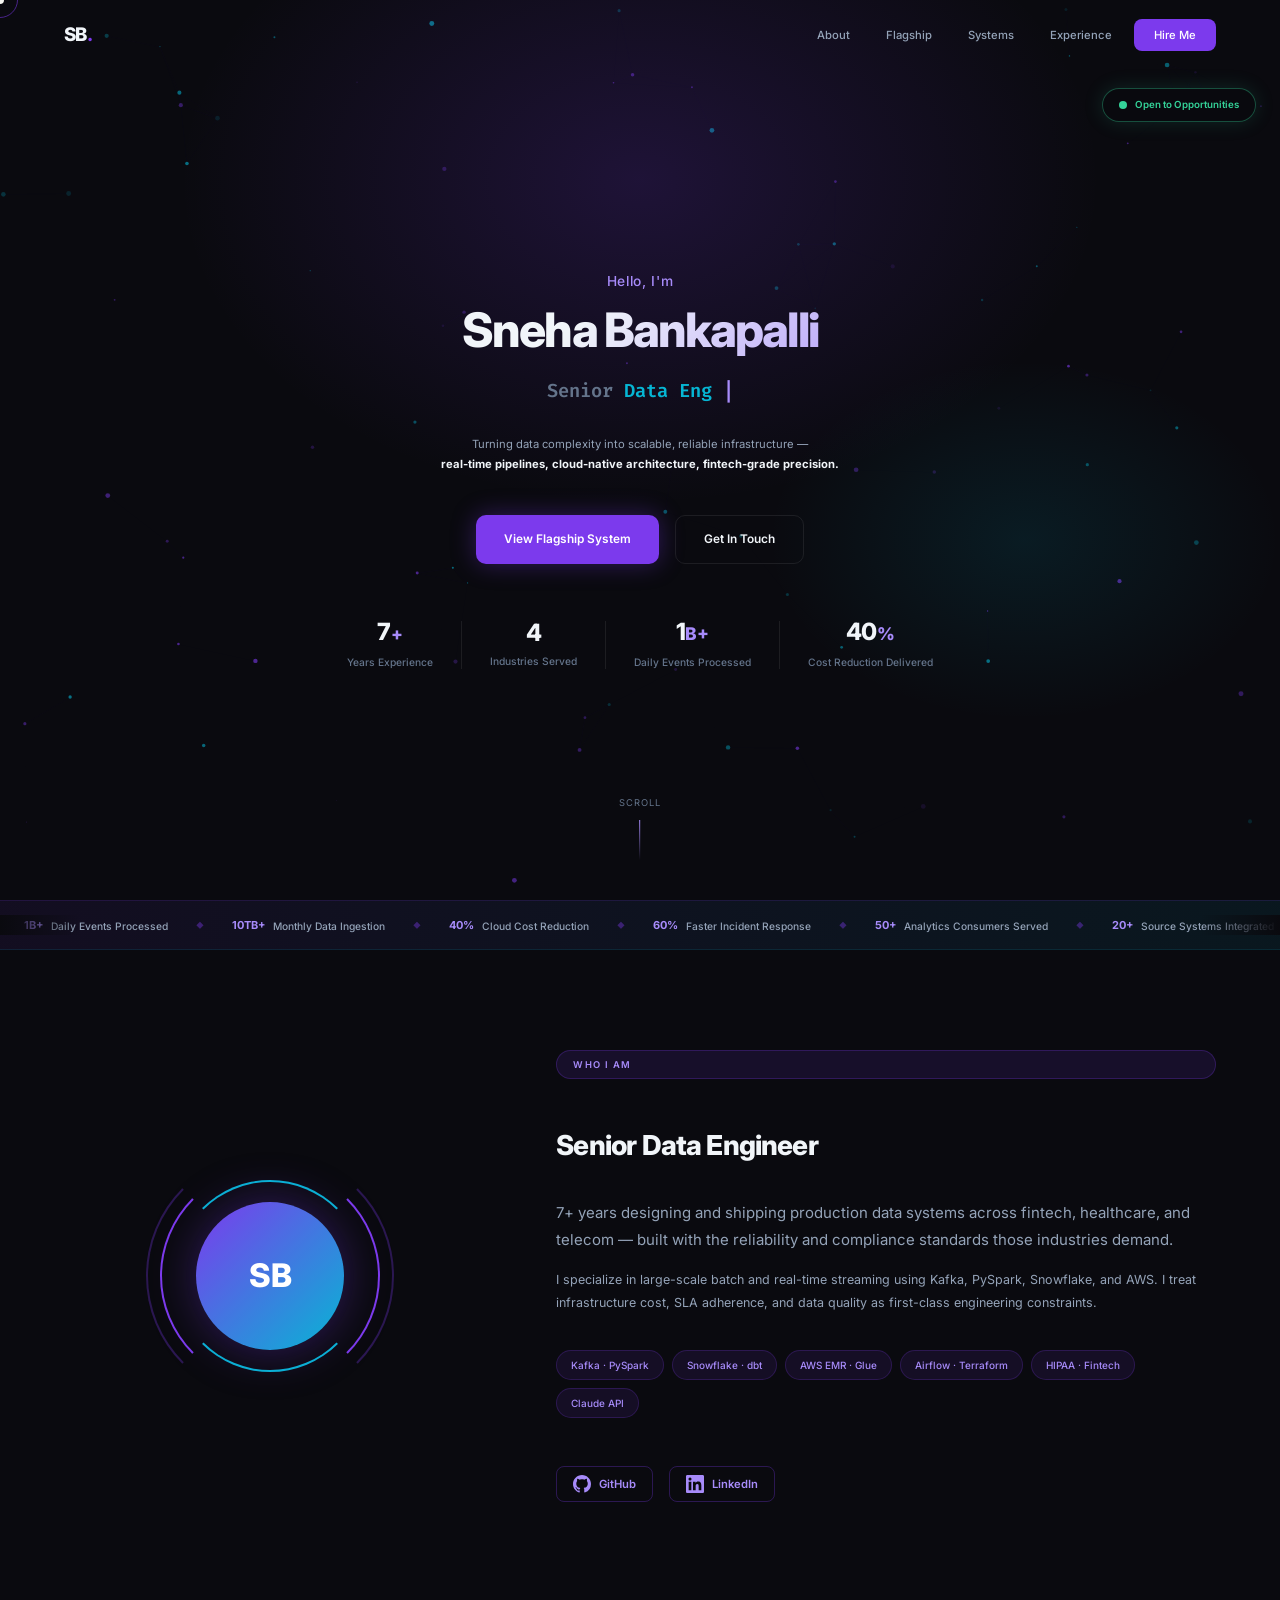
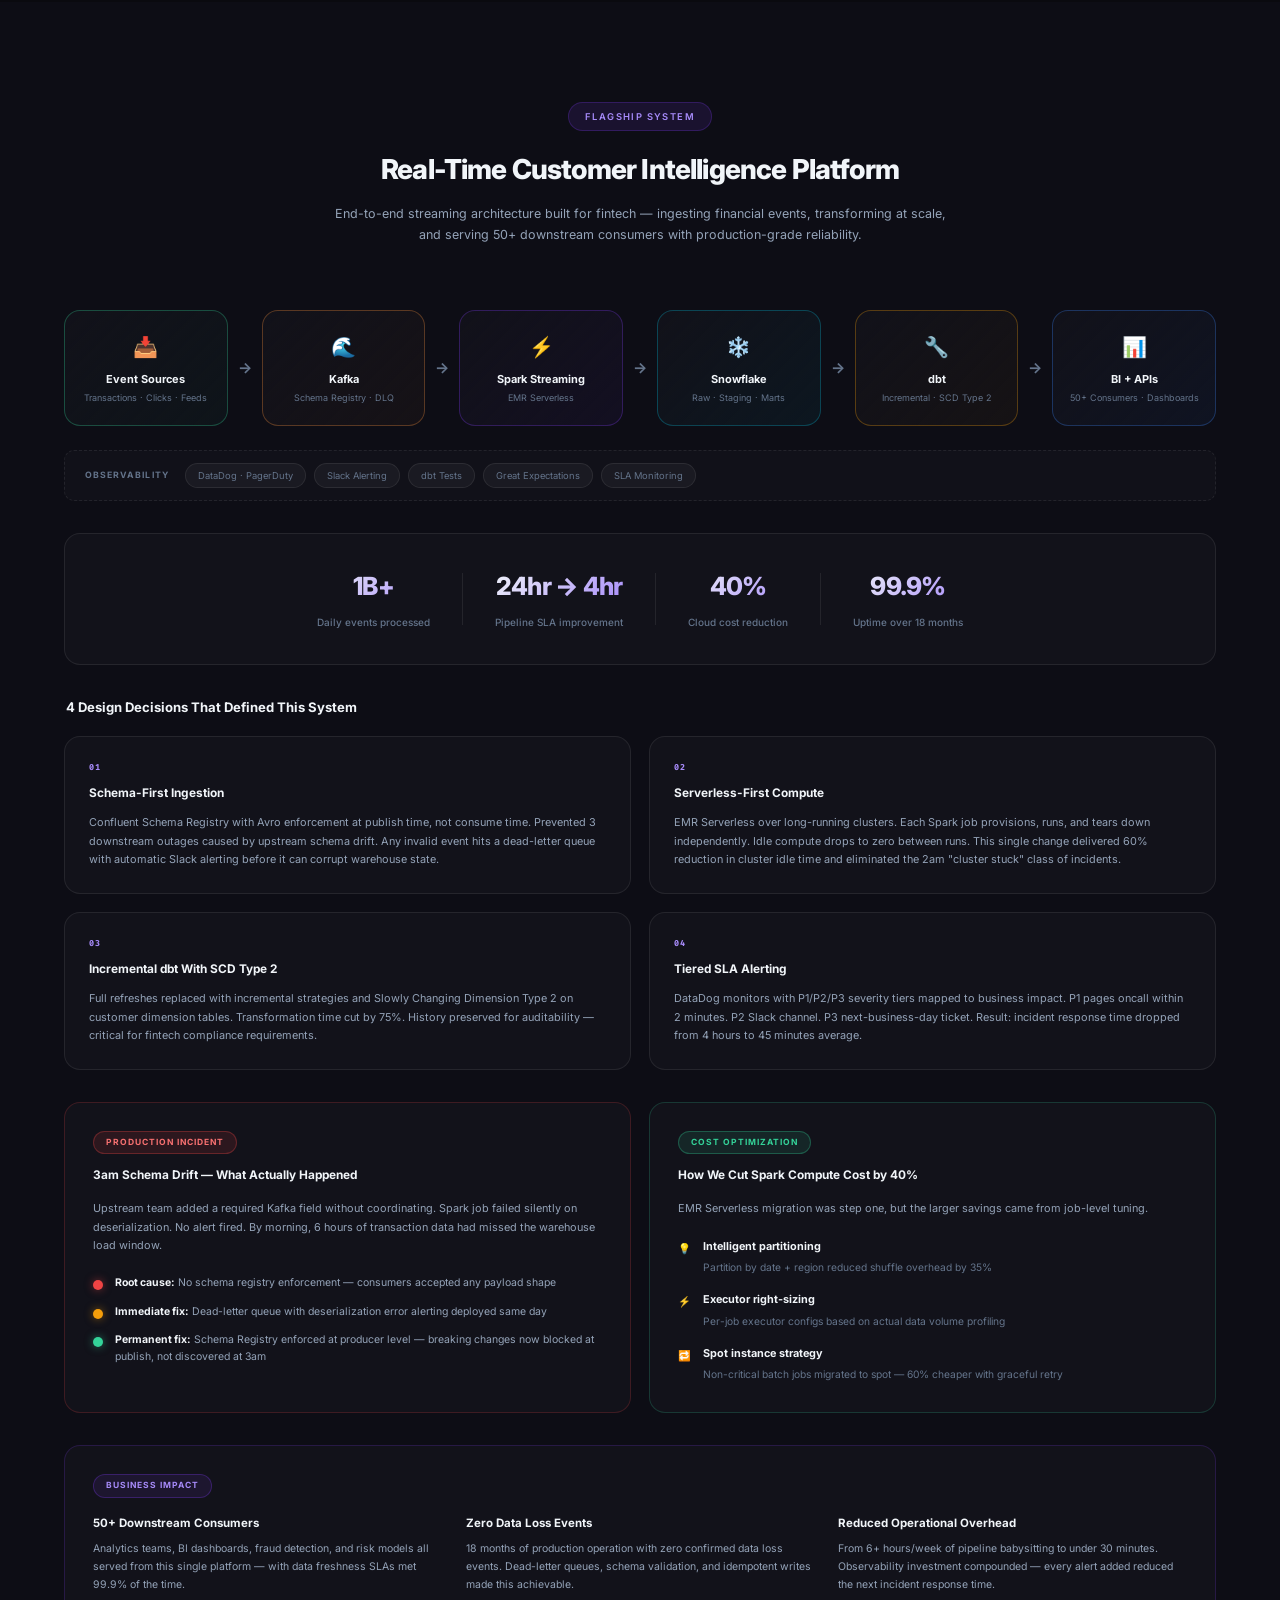
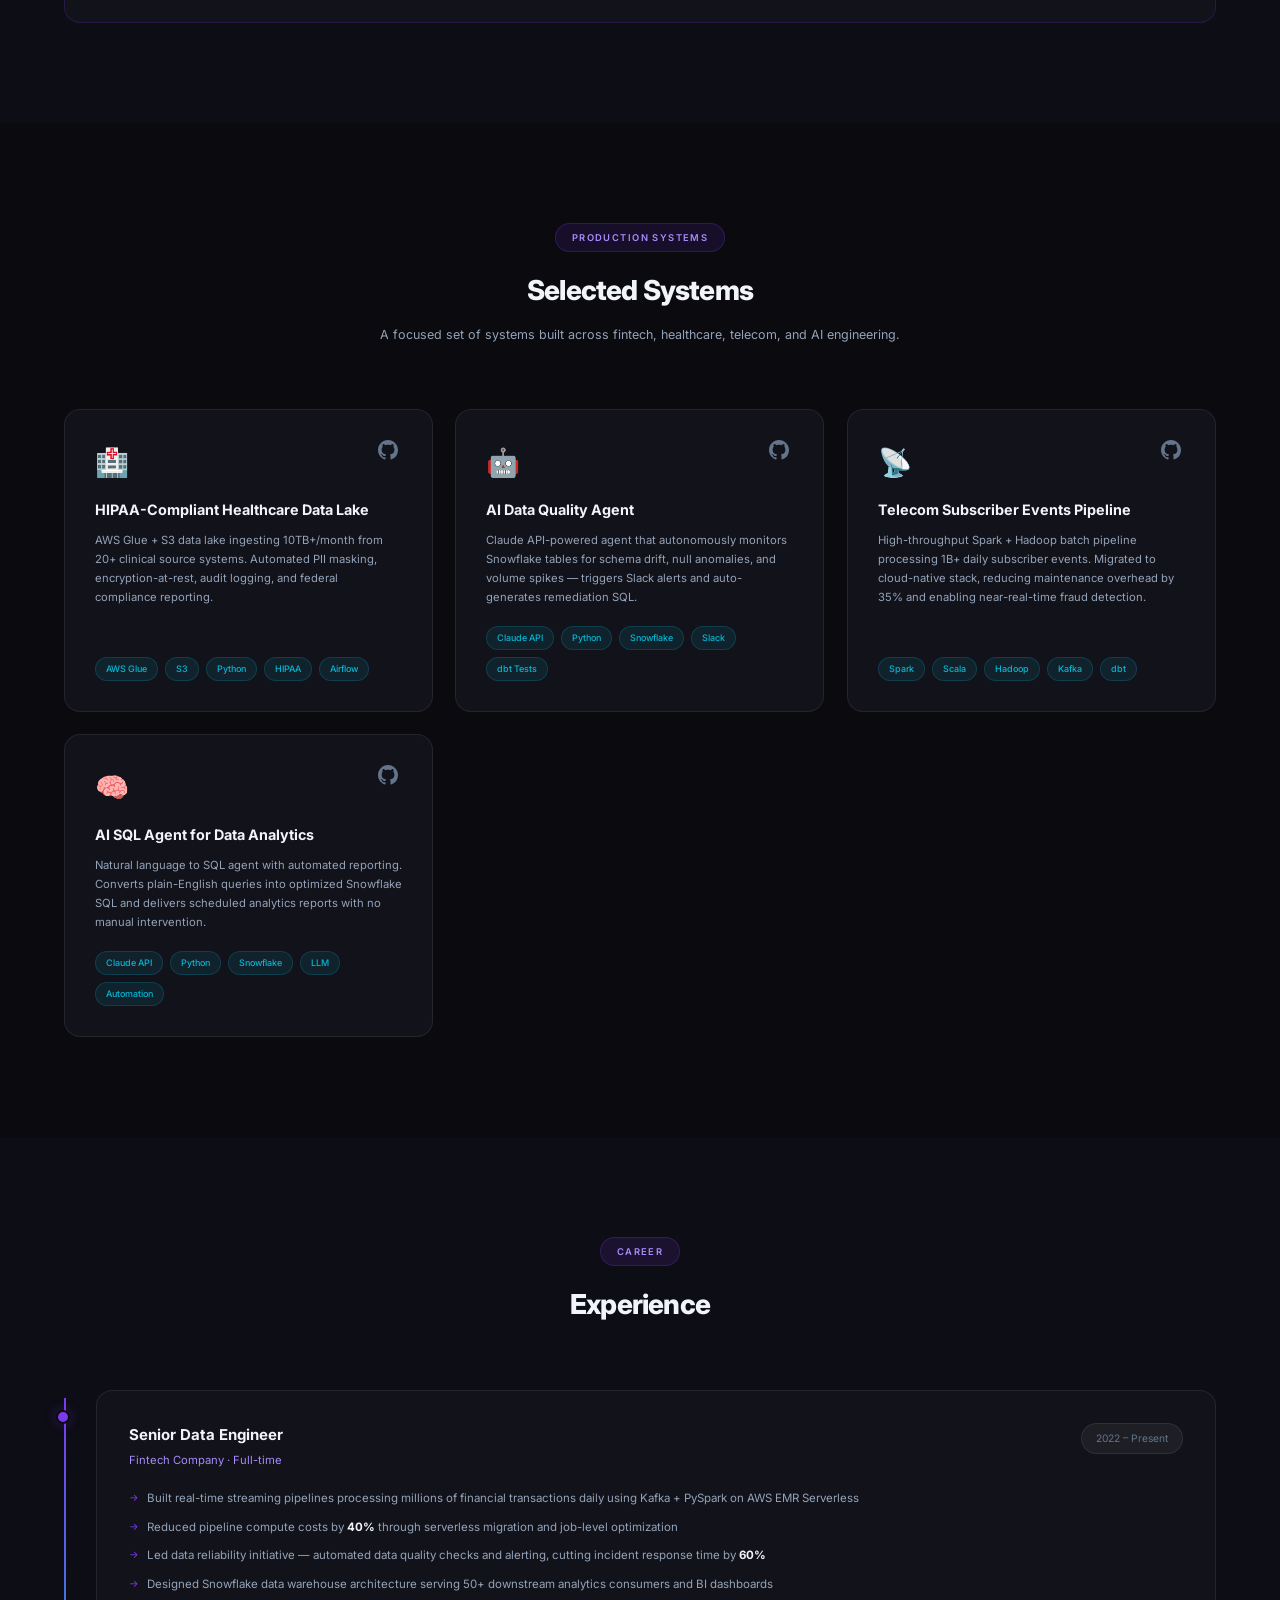
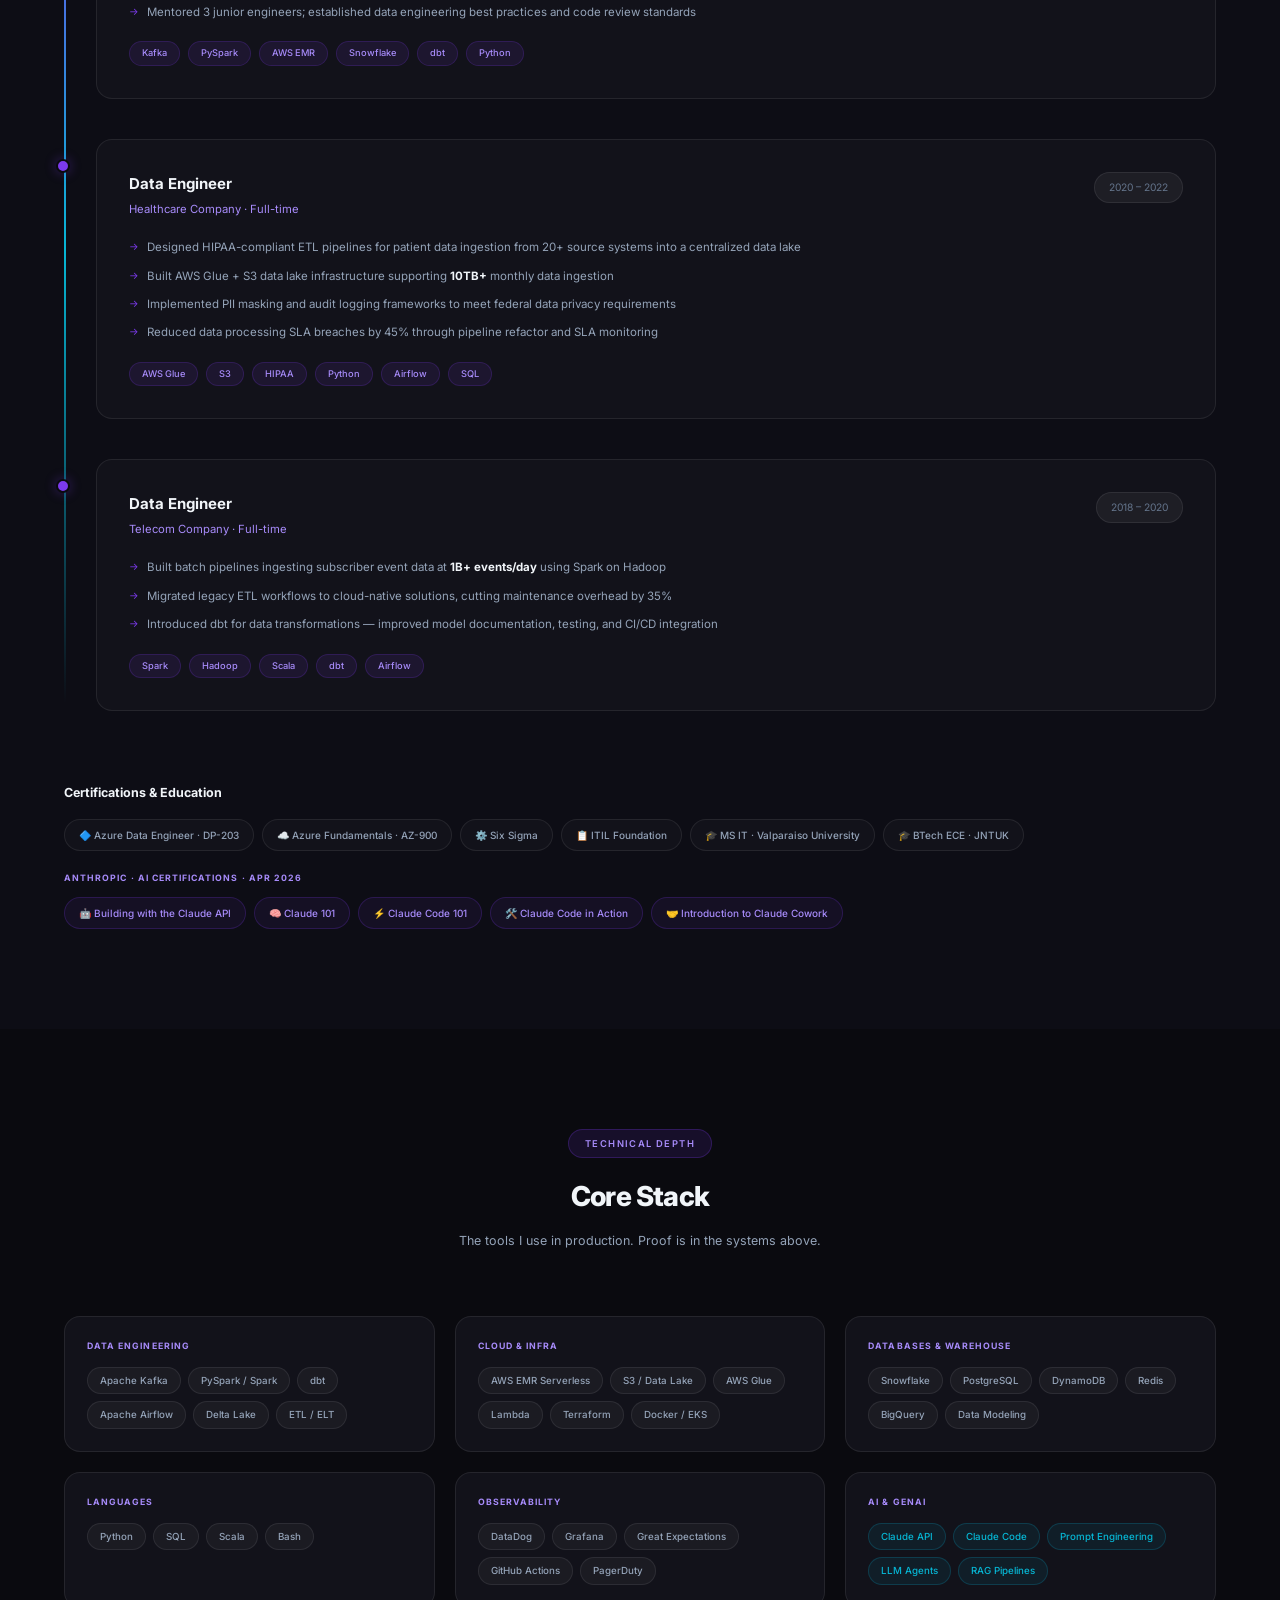
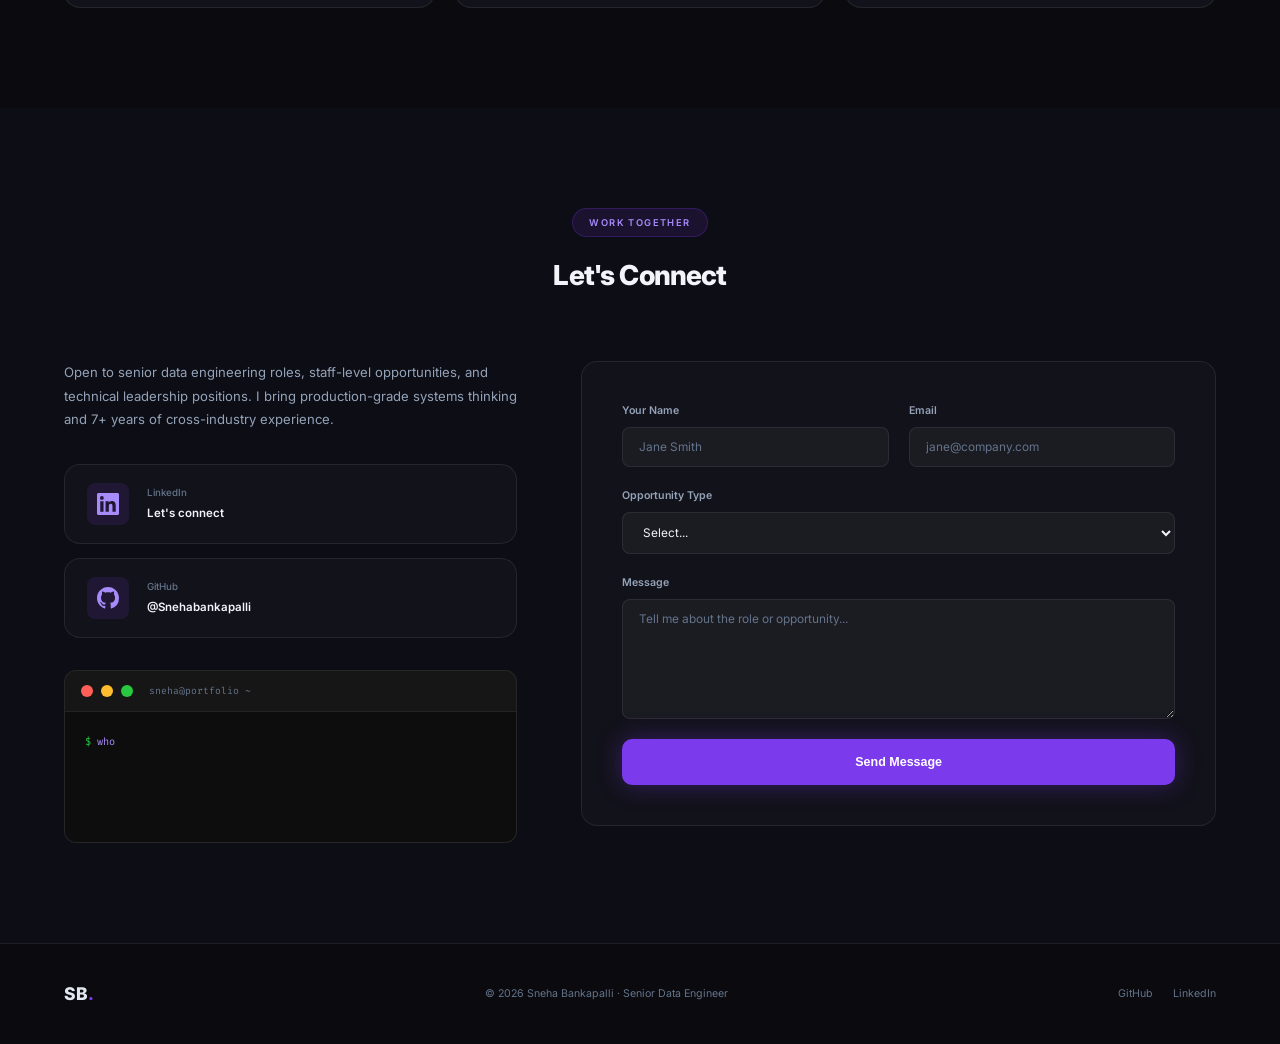
==== commit 798dba4f: "feat: full portfolio restructure — flagship system + compressed stack Structure: Hero → About (short" ====
--- a/index.html
+++ b/index.html
@@ -4,12 +4,23 @@
   <meta charset="UTF-8" />
   <meta name="viewport" content="width=device-width, initial-scale=1.0" />
   <title>Sneha Bankapalli | Senior Data Engineer</title>
+  <meta name="description" content="Senior Data Engineer with 7+ years building production-grade pipelines across fintech, healthcare, and telecom. Expert in Snowflake, PySpark, Kafka, AWS, and dbt." />
+  <meta name="author" content="Sneha Bankapalli" />
+  <meta property="og:type" content="website" />
+  <meta property="og:url" content="https://snehabankapalli.github.io/" />
+  <meta property="og:title" content="Sneha Bankapalli | Senior Data Engineer" />
+  <meta property="og:description" content="Senior Data Engineer with 7+ years building production-grade pipelines across fintech, healthcare, and telecom." />
+  <meta property="og:image" content="https://snehabankapalli.github.io/og-preview.png" />
+  <meta name="twitter:card" content="summary_large_image" />
+  <meta name="twitter:title" content="Sneha Bankapalli | Senior Data Engineer" />
+  <meta name="twitter:description" content="Senior Data Engineer with 7+ years building production-grade pipelines across fintech, healthcare, and telecom." />
   <link rel="preconnect" href="https://fonts.googleapis.com" />
   <link rel="preconnect" href="https://fonts.gstatic.com" crossorigin />
   <link href="https://fonts.googleapis.com/css2?family=Inter:wght@300;400;500;600;700;800&family=Fira+Code:wght@400;500&display=swap" rel="stylesheet" />
   <link rel="stylesheet" href="style.css" />
 </head>
 <body>
+
   <!-- SCROLL PROGRESS -->
   <div id="scrollProgress"></div>
 
@@ -29,10 +40,9 @@
       <a href="#hero" class="nav-logo">SB<span class="dot">.</span></a>
       <ul class="nav-links">
         <li><a href="#about">About</a></li>
-        <li><a href="#skills">Skills</a></li>
+        <li><a href="#flagship">Flagship</a></li>
+        <li><a href="#systems">Systems</a></li>
         <li><a href="#experience">Experience</a></li>
-        <li><a href="#projects">Projects</a></li>
-        <li><a href="#value">Why Me</a></li>
         <li><a href="#contact" class="nav-cta">Hire Me</a></li>
       </ul>
       <button class="hamburger" id="hamburger" aria-label="Menu">
@@ -45,10 +55,9 @@
   <div class="mobile-menu" id="mobileMenu">
     <ul>
       <li><a href="#about" class="mobile-link">About</a></li>
-      <li><a href="#skills" class="mobile-link">Skills</a></li>
+      <li><a href="#flagship" class="mobile-link">Flagship</a></li>
+      <li><a href="#systems" class="mobile-link">Systems</a></li>
       <li><a href="#experience" class="mobile-link">Experience</a></li>
-      <li><a href="#projects" class="mobile-link">Projects</a></li>
-      <li><a href="#value" class="mobile-link">Why Me</a></li>
       <li><a href="#contact" class="mobile-link">Hire Me</a></li>
     </ul>
   </div>
@@ -71,7 +80,7 @@
         <strong>real-time pipelines, cloud-native architecture, fintech-grade precision.</strong>
       </p>
       <div class="hero-actions" data-aos="fade-up" data-aos-delay="400">
-        <a href="#projects" class="btn btn-primary magnetic">View My Work</a>
+        <a href="#flagship" class="btn btn-primary magnetic">View Flagship System</a>
         <a href="#contact" class="btn btn-secondary magnetic">Get In Touch</a>
       </div>
       <div class="hero-stats" data-aos="fade-up" data-aos-delay="500">
@@ -126,13 +135,9 @@
     </div>
   </div>
 
-  <!-- ABOUT -->
+  <!-- ABOUT — SHORT -->
   <section id="about" class="section">
     <div class="container">
-      <div class="section-header" data-aos="fade-up">
-        <span class="section-tag">Who I Am</span>
-        <h2 class="section-title">About Me</h2>
-      </div>
       <div class="about-grid">
         <div class="about-visual" data-aos="fade-right">
           <div class="about-avatar">
@@ -141,47 +146,34 @@
             <div class="avatar-ring ring-3"></div>
             <div class="avatar-initials">SB</div>
           </div>
-          <div class="about-badges">
-            <div class="badge">
-              <span class="badge-icon">☁️</span>
-              <span>AWS · Azure</span>
-            </div>
-            <div class="badge">
-              <span class="badge-icon">❄️</span>
-              <span>Snowflake Expert</span>
-            </div>
-            <div class="badge">
-              <span class="badge-icon">⚡</span>
-              <span>PySpark · Kafka</span>
-            </div>
-            <div class="badge">
-              <span class="badge-icon">🔒</span>
-              <span>Regulated Industries</span>
-            </div>
-          </div>
         </div>
         <div class="about-text" data-aos="fade-left">
+          <span class="section-tag">Who I Am</span>
+          <h2 class="about-heading">Senior Data Engineer</h2>
           <p class="about-lead">
-            Senior Data Engineer with <strong>7+ years</strong> designing and shipping production data pipelines across
-            fintech, healthcare, and telecom — with regulatory-grade reliability engineered from day one.
+            7+ years designing and shipping production data systems across fintech, healthcare, and telecom
+            — built with the reliability and compliance standards those industries demand.
           </p>
           <p>
-            I specialize in large-scale batch and real-time streaming systems using AWS, Snowflake, Kafka, and PySpark.
-            From architecting a Kafka-driven financial transaction pipeline to building HIPAA-compliant data lakes,
-            I deliver infrastructure that is observable, cost-efficient, and scales without drama.
+            I specialize in large-scale batch and real-time streaming using Kafka, PySpark, Snowflake, and AWS.
+            I treat infrastructure cost, SLA adherence, and data quality as first-class engineering constraints.
           </p>
-          <p>
-            I thrive at the intersection of engineering rigor and business impact — whether I'm cutting cloud spend by 40%,
-            reducing data incident response time, or helping a lean team operate at enterprise scale.
-          </p>
+          <div class="about-pills">
+            <span>Kafka · PySpark</span>
+            <span>Snowflake · dbt</span>
+            <span>AWS EMR · Glue</span>
+            <span>Airflow · Terraform</span>
+            <span>HIPAA · Fintech</span>
+            <span>Claude API</span>
+          </div>
           <div class="about-links">
             <a href="https://github.com/Snehabankapalli" target="_blank" rel="noopener" class="about-link">
-              <svg width="20" height="20" viewBox="0 0 24 24" fill="currentColor"><path d="M12 0C5.37 0 0 5.37 0 12c0 5.31 3.435 9.795 8.205 11.385.6.105.825-.255.825-.57 0-.285-.015-1.23-.015-2.235-3.015.555-3.795-.735-4.035-1.41-.135-.345-.72-1.41-1.23-1.695-.42-.225-1.02-.78-.015-.795.945-.015 1.62.87 1.845 1.23 1.08 1.815 2.805 1.305 3.495.99.105-.78.42-1.305.765-1.605-2.67-.3-5.46-1.335-5.46-5.925 0-1.305.465-2.385 1.23-3.225-.12-.3-.54-1.53.12-3.18 0 0 1.005-.315 3.3 1.23.96-.27 1.98-.405 3-.405s2.04.135 3 .405c2.295-1.56 3.3-1.23 3.3-1.23.66 1.65.24 2.88.12 3.18.765.84 1.23 1.905 1.23 3.225 0 4.605-2.805 5.625-5.475 5.925.435.375.81 1.095.81 2.22 0 1.605-.015 2.895-.015 3.3 0 .315.225.69.825.57A12.02 12.02 0 0 0 24 12c0-6.63-5.37-12-12-12z"/></svg>
+              <svg width="18" height="18" viewBox="0 0 24 24" fill="currentColor"><path d="M12 0C5.37 0 0 5.37 0 12c0 5.31 3.435 9.795 8.205 11.385.6.105.825-.255.825-.57 0-.285-.015-1.23-.015-2.235-3.015.555-3.795-.735-4.035-1.41-.135-.345-.72-1.41-1.23-1.695-.42-.225-1.02-.78-.015-.795.945-.015 1.62.87 1.845 1.23 1.08 1.815 2.805 1.305 3.495.99.105-.78.42-1.305.765-1.605-2.67-.3-5.46-1.335-5.46-5.925 0-1.305.465-2.385 1.23-3.225-.12-.3-.54-1.53.12-3.18 0 0 1.005-.315 3.3 1.23.96-.27 1.98-.405 3-.405s2.04.135 3 .405c2.295-1.56 3.3-1.23 3.3-1.23.66 1.65.24 2.88.12 3.18.765.84 1.23 1.905 1.23 3.225 0 4.605-2.805 5.625-5.475 5.925.435.375.81 1.095.81 2.22 0 1.605-.015 2.895-.015 3.3 0 .315.225.69.825.57A12.02 12.02 0 0 0 24 12c0-6.63-5.37-12-12-12z"/></svg>
               GitHub
             </a>
             <a href="https://www.linkedin.com/in/sneha2095/" target="_blank" rel="noopener" class="about-link">
-              <svg width="20" height="20" viewBox="0 0 24 24" fill="currentColor"><path d="M20.447 20.452h-3.554v-5.569c0-1.328-.027-3.037-1.852-3.037-1.853 0-2.136 1.445-2.136 2.939v5.667H9.351V9h3.414v1.561h.046c.477-.9 1.637-1.85 3.37-1.85 3.601 0 4.267 2.37 4.267 5.455v6.286zM5.337 7.433a2.062 2.062 0 0 1-2.063-2.065 2.064 2.064 0 1 1 2.063 2.065zm1.782 13.019H3.555V9h3.564v11.452zM22.225 0H1.771C.792 0 0 .774 0 1.729v20.542C0 23.227.792 24 1.771 24h20.451C23.2 24 24 23.227 24 22.271V1.729C24 .774 23.2 0 22.222 0h.003z"/></svg>
-              Let's Connect
+              <svg width="18" height="18" viewBox="0 0 24 24" fill="currentColor"><path d="M20.447 20.452h-3.554v-5.569c0-1.328-.027-3.037-1.852-3.037-1.853 0-2.136 1.445-2.136 2.939v5.667H9.351V9h3.414v1.561h.046c.477-.9 1.637-1.85 3.37-1.85 3.601 0 4.267 2.37 4.267 5.455v6.286zM5.337 7.433a2.062 2.062 0 0 1-2.063-2.065 2.064 2.064 0 1 1 2.063 2.065zm1.782 13.019H3.555V9h3.564v11.452zM22.225 0H1.771C.792 0 0 .774 0 1.729v20.542C0 23.227.792 24 1.771 24h20.451C23.2 24 24 23.227 24 22.271V1.729C24 .774 23.2 0 22.222 0h.003z"/></svg>
+              LinkedIn
             </a>
           </div>
         </div>
@@ -189,401 +181,277 @@
     </div>
   </section>
 
-  <!-- SKILLS -->
-  <section id="skills" class="section section-dark">
+  <!-- ============================================================
+       FLAGSHIP SYSTEM
+       ============================================================ -->
+  <section id="flagship" class="section section-dark">
+    <div class="container">
+
+      <div class="section-header" data-aos="fade-up">
+        <span class="section-tag">Flagship System</span>
+        <h2 class="section-title">Real-Time Customer Intelligence Platform</h2>
+        <p class="section-subtitle">End-to-end streaming architecture built for fintech — ingesting financial events, transforming at scale, and serving 50+ downstream consumers with production-grade reliability.</p>
+      </div>
+
+      <!-- Architecture Diagram -->
+      <div class="arch-diagram" data-aos="fade-up">
+        <div class="arch-node arch-source">
+          <div class="arch-node-icon">📥</div>
+          <div class="arch-node-label">Event Sources</div>
+          <div class="arch-node-sub">Transactions · Clicks · Feeds</div>
+        </div>
+        <div class="arch-connector">→</div>
+        <div class="arch-node arch-kafka">
+          <div class="arch-node-icon">🌊</div>
+          <div class="arch-node-label">Kafka</div>
+          <div class="arch-node-sub">Schema Registry · DLQ</div>
+        </div>
+        <div class="arch-connector">→</div>
+        <div class="arch-node arch-spark">
+          <div class="arch-node-icon">⚡</div>
+          <div class="arch-node-label">Spark Streaming</div>
+          <div class="arch-node-sub">EMR Serverless</div>
+        </div>
+        <div class="arch-connector">→</div>
+        <div class="arch-node arch-warehouse">
+          <div class="arch-node-icon">❄️</div>
+          <div class="arch-node-label">Snowflake</div>
+          <div class="arch-node-sub">Raw · Staging · Marts</div>
+        </div>
+        <div class="arch-connector">→</div>
+        <div class="arch-node arch-dbt">
+          <div class="arch-node-icon">🔧</div>
+          <div class="arch-node-label">dbt</div>
+          <div class="arch-node-sub">Incremental · SCD Type 2</div>
+        </div>
+        <div class="arch-connector">→</div>
+        <div class="arch-node arch-serving">
+          <div class="arch-node-icon">📊</div>
+          <div class="arch-node-label">BI + APIs</div>
+          <div class="arch-node-sub">50+ Consumers · Dashboards</div>
+        </div>
+      </div>
+
+      <!-- Observability layer -->
+      <div class="arch-obs-row" data-aos="fade-up">
+        <div class="arch-obs-label">Observability</div>
+        <div class="arch-obs-pills">
+          <span>DataDog · PagerDuty</span>
+          <span>Slack Alerting</span>
+          <span>dbt Tests</span>
+          <span>Great Expectations</span>
+          <span>SLA Monitoring</span>
+        </div>
+      </div>
+
+      <!-- Impact Stats -->
+      <div class="flagship-stats" data-aos="fade-up">
+        <div class="flagship-stat">
+          <span class="flagship-num">1B+</span>
+          <span class="flagship-label">Daily events processed</span>
+        </div>
+        <div class="flagship-stat-divider"></div>
+        <div class="flagship-stat">
+          <span class="flagship-num">24hr → 4hr</span>
+          <span class="flagship-label">Pipeline SLA improvement</span>
+        </div>
+        <div class="flagship-stat-divider"></div>
+        <div class="flagship-stat">
+          <span class="flagship-num">40%</span>
+          <span class="flagship-label">Cloud cost reduction</span>
+        </div>
+        <div class="flagship-stat-divider"></div>
+        <div class="flagship-stat">
+          <span class="flagship-num">99.9%</span>
+          <span class="flagship-label">Uptime over 18 months</span>
+        </div>
+      </div>
+
+      <!-- Design Decisions -->
+      <div class="flagship-subsection" data-aos="fade-up">
+        <h3 class="flagship-subsection-title">4 Design Decisions That Defined This System</h3>
+        <div class="flagship-decisions">
+          <div class="decision-card">
+            <div class="decision-num">01</div>
+            <h4>Schema-First Ingestion</h4>
+            <p>Confluent Schema Registry with Avro enforcement at publish time, not consume time. Prevented 3 downstream outages caused by upstream schema drift. Any invalid event hits a dead-letter queue with automatic Slack alerting before it can corrupt warehouse state.</p>
+          </div>
+          <div class="decision-card">
+            <div class="decision-num">02</div>
+            <h4>Serverless-First Compute</h4>
+            <p>EMR Serverless over long-running clusters. Each Spark job provisions, runs, and tears down independently. Idle compute drops to zero between runs. This single change delivered 60% reduction in cluster idle time and eliminated the 2am "cluster stuck" class of incidents.</p>
+          </div>
+          <div class="decision-card">
+            <div class="decision-num">03</div>
+            <h4>Incremental dbt With SCD Type 2</h4>
+            <p>Full refreshes replaced with incremental strategies and Slowly Changing Dimension Type 2 on customer dimension tables. Transformation time cut by 75%. History preserved for auditability — critical for fintech compliance requirements.</p>
+          </div>
+          <div class="decision-card">
+            <div class="decision-num">04</div>
+            <h4>Tiered SLA Alerting</h4>
+            <p>DataDog monitors with P1/P2/P3 severity tiers mapped to business impact. P1 pages oncall within 2 minutes. P2 Slack channel. P3 next-business-day ticket. Result: incident response time dropped from 4 hours to 45 minutes average.</p>
+          </div>
+        </div>
+      </div>
+
+      <!-- Production Incident + Cost Optimization — two column -->
+      <div class="flagship-two-col" data-aos="fade-up">
+
+        <div class="flagship-block incident-block">
+          <div class="block-tag block-tag-red">Production Incident</div>
+          <h4>3am Schema Drift — What Actually Happened</h4>
+          <p>Upstream team added a required Kafka field without coordinating. Spark job failed silently on deserialization. No alert fired. By morning, 6 hours of transaction data had missed the warehouse load window.</p>
+          <div class="incident-timeline">
+            <div class="incident-step">
+              <span class="step-dot red"></span>
+              <span><strong>Root cause:</strong> No schema registry enforcement — consumers accepted any payload shape</span>
+            </div>
+            <div class="incident-step">
+              <span class="step-dot yellow"></span>
+              <span><strong>Immediate fix:</strong> Dead-letter queue with deserialization error alerting deployed same day</span>
+            </div>
+            <div class="incident-step">
+              <span class="step-dot green"></span>
+              <span><strong>Permanent fix:</strong> Schema Registry enforced at producer level — breaking changes now blocked at publish, not discovered at 3am</span>
+            </div>
+          </div>
+        </div>
+
+        <div class="flagship-block cost-block">
+          <div class="block-tag block-tag-green">Cost Optimization</div>
+          <h4>How We Cut Spark Compute Cost by 40%</h4>
+          <p>EMR Serverless migration was step one, but the larger savings came from job-level tuning.</p>
+          <div class="cost-items">
+            <div class="cost-item">
+              <span class="cost-icon">💡</span>
+              <div>
+                <strong>Intelligent partitioning</strong>
+                <span>Partition by date + region reduced shuffle overhead by 35%</span>
+              </div>
+            </div>
+            <div class="cost-item">
+              <span class="cost-icon">⚡</span>
+              <div>
+                <strong>Executor right-sizing</strong>
+                <span>Per-job executor configs based on actual data volume profiling</span>
+              </div>
+            </div>
+            <div class="cost-item">
+              <span class="cost-icon">🔁</span>
+              <div>
+                <strong>Spot instance strategy</strong>
+                <span>Non-critical batch jobs migrated to spot — 60% cheaper with graceful retry</span>
+              </div>
+            </div>
+          </div>
+        </div>
+
+      </div>
+
+      <!-- Business Impact -->
+      <div class="flagship-impact-summary" data-aos="fade-up">
+        <div class="block-tag block-tag-purple">Business Impact</div>
+        <div class="impact-summary-grid">
+          <div class="impact-summary-item">
+            <h4>50+ Downstream Consumers</h4>
+            <p>Analytics teams, BI dashboards, fraud detection, and risk models all served from this single platform — with data freshness SLAs met 99.9% of the time.</p>
+          </div>
+          <div class="impact-summary-item">
+            <h4>Zero Data Loss Events</h4>
+            <p>18 months of production operation with zero confirmed data loss events. Dead-letter queues, schema validation, and idempotent writes made this achievable.</p>
+          </div>
+          <div class="impact-summary-item">
+            <h4>Reduced Operational Overhead</h4>
+            <p>From 6+ hours/week of pipeline babysitting to under 30 minutes. Observability investment compounded — every alert added reduced the next incident response time.</p>
+          </div>
+        </div>
+      </div>
+
+    </div>
+  </section>
+
+  <!-- ============================================================
+       SELECTED SYSTEMS
+       ============================================================ -->
+  <section id="systems" class="section">
     <div class="container">
       <div class="section-header" data-aos="fade-up">
-        <span class="section-tag">What I Use</span>
-        <h2 class="section-title">Tech Stack</h2>
-      </div>
-      <div class="skills-tabs" data-aos="fade-up">
-        <button class="tab-btn active" data-tab="data">Data Engineering</button>
-        <button class="tab-btn" data-tab="cloud">Cloud & Infra</button>
-        <button class="tab-btn" data-tab="databases">Databases & Storage</button>
-        <button class="tab-btn" data-tab="languages">Languages</button>
-        <button class="tab-btn" data-tab="tools">Observability & Tools</button>
-        <button class="tab-btn ai-tab" data-tab="ai">🤖 AI & LLM Tools</button>
-      </div>
-
-      <!-- DATA ENGINEERING -->
-      <div class="skills-panel active" id="tab-data" data-aos="fade-up">
-        <div class="skill-cards">
-          <div class="skill-card tilt-card">
-            <div class="skill-icon">❄️</div>
-            <h4>Snowflake</h4>
-            <div class="skill-bar"><div class="skill-fill" style="--w:95%"></div></div>
-            <span class="skill-level">Expert · 5 yrs</span>
-          </div>
-          <div class="skill-card tilt-card">
-            <div class="skill-icon">⚡</div>
-            <h4>PySpark / Spark</h4>
-            <div class="skill-bar"><div class="skill-fill" style="--w:93%"></div></div>
-            <span class="skill-level">Expert · 6 yrs</span>
-          </div>
-          <div class="skill-card tilt-card">
-            <div class="skill-icon">🌊</div>
-            <h4>Apache Kafka</h4>
-            <div class="skill-bar"><div class="skill-fill" style="--w:90%"></div></div>
-            <span class="skill-level">Expert · 4 yrs</span>
-          </div>
-          <div class="skill-card tilt-card">
-            <div class="skill-icon">🔧</div>
-            <h4>dbt (data build tool)</h4>
-            <div class="skill-bar"><div class="skill-fill" style="--w:88%"></div></div>
-            <span class="skill-level">Advanced · 3 yrs</span>
-          </div>
-          <div class="skill-card tilt-card">
-            <div class="skill-icon">🪂</div>
-            <h4>Apache Airflow</h4>
-            <div class="skill-bar"><div class="skill-fill" style="--w:87%"></div></div>
-            <span class="skill-level">Advanced · 4 yrs</span>
-          </div>
-          <div class="skill-card tilt-card">
-            <div class="skill-icon">🏔️</div>
-            <h4>Delta Lake / Iceberg</h4>
-            <div class="skill-bar"><div class="skill-fill" style="--w:82%"></div></div>
-            <span class="skill-level">Advanced · 2 yrs</span>
-          </div>
-          <div class="skill-card tilt-card">
-            <div class="skill-icon">🧱</div>
-            <h4>Databricks</h4>
-            <div class="skill-bar"><div class="skill-fill" style="--w:80%"></div></div>
-            <span class="skill-level">Advanced · 2 yrs</span>
-          </div>
-          <div class="skill-card tilt-card">
-            <div class="skill-icon">🔁</div>
-            <h4>ETL / ELT Pipelines</h4>
-            <div class="skill-bar"><div class="skill-fill" style="--w:95%"></div></div>
-            <span class="skill-level">Expert · 7 yrs</span>
-          </div>
-        </div>
-      </div>
-
-      <!-- CLOUD & INFRA -->
-      <div class="skills-panel" id="tab-cloud" data-aos="fade-up">
-        <div class="skill-cards">
-          <div class="skill-card tilt-card">
-            <div class="skill-icon">☁️</div>
-            <h4>AWS EMR Serverless</h4>
-            <div class="skill-bar"><div class="skill-fill" style="--w:93%"></div></div>
-            <span class="skill-level">Expert · 4 yrs</span>
-          </div>
-          <div class="skill-card tilt-card">
-            <div class="skill-icon">🪣</div>
-            <h4>AWS S3 / Data Lake</h4>
-            <div class="skill-bar"><div class="skill-fill" style="--w:92%"></div></div>
-            <span class="skill-level">Expert · 5 yrs</span>
-          </div>
-          <div class="skill-card tilt-card">
-            <div class="skill-icon">🔌</div>
-            <h4>AWS Glue</h4>
-            <div class="skill-bar"><div class="skill-fill" style="--w:88%"></div></div>
-            <span class="skill-level">Advanced · 4 yrs</span>
-          </div>
-          <div class="skill-card tilt-card">
-            <div class="skill-icon">λ</div>
-            <h4>AWS Lambda · Step Functions</h4>
-            <div class="skill-bar"><div class="skill-fill" style="--w:83%"></div></div>
-            <span class="skill-level">Advanced · 3 yrs</span>
-          </div>
-          <div class="skill-card tilt-card">
-            <div class="skill-icon">🔷</div>
-            <h4>Azure Data Factory</h4>
-            <div class="skill-bar"><div class="skill-fill" style="--w:80%"></div></div>
-            <span class="skill-level">Advanced · 2 yrs</span>
-          </div>
-          <div class="skill-card tilt-card">
-            <div class="skill-icon">🐋</div>
-            <h4>Docker / Containers</h4>
-            <div class="skill-bar"><div class="skill-fill" style="--w:80%"></div></div>
-            <span class="skill-level">Advanced · 3 yrs</span>
-          </div>
-          <div class="skill-card tilt-card">
-            <div class="skill-icon">⚓</div>
-            <h4>Kubernetes (EKS)</h4>
-            <div class="skill-bar"><div class="skill-fill" style="--w:72%"></div></div>
-            <span class="skill-level">Proficient · 2 yrs</span>
-          </div>
-          <div class="skill-card tilt-card">
-            <div class="skill-icon">🏗️</div>
-            <h4>Terraform</h4>
-            <div class="skill-bar"><div class="skill-fill" style="--w:76%"></div></div>
-            <span class="skill-level">Proficient · 3 yrs</span>
-          </div>
-        </div>
-      </div>
-
-      <!-- DATABASES & STORAGE -->
-      <div class="skills-panel" id="tab-databases" data-aos="fade-up">
-        <div class="skill-cards">
-          <div class="skill-card tilt-card">
-            <div class="skill-icon">🗃️</div>
-            <h4>PostgreSQL</h4>
-            <div class="skill-bar"><div class="skill-fill" style="--w:88%"></div></div>
-            <span class="skill-level">Advanced · 6 yrs</span>
-          </div>
-          <div class="skill-card tilt-card">
-            <div class="skill-icon">⚡</div>
-            <h4>Amazon DynamoDB</h4>
-            <div class="skill-bar"><div class="skill-fill" style="--w:78%"></div></div>
-            <span class="skill-level">Proficient · 3 yrs</span>
-          </div>
-          <div class="skill-card tilt-card">
-            <div class="skill-icon">🔴</div>
-            <h4>Redis</h4>
-            <div class="skill-bar"><div class="skill-fill" style="--w:74%"></div></div>
-            <span class="skill-level">Proficient · 2 yrs</span>
-          </div>
-          <div class="skill-card tilt-card">
-            <div class="skill-icon">🔍</div>
-            <h4>Elasticsearch</h4>
-            <div class="skill-bar"><div class="skill-fill" style="--w:72%"></div></div>
-            <span class="skill-level">Proficient · 2 yrs</span>
-          </div>
-          <div class="skill-card tilt-card">
-            <div class="skill-icon">🌿</div>
-            <h4>MongoDB</h4>
-            <div class="skill-bar"><div class="skill-fill" style="--w:70%"></div></div>
-            <span class="skill-level">Proficient · 2 yrs</span>
-          </div>
-          <div class="skill-card tilt-card">
-            <div class="skill-icon">📊</div>
-            <h4>BigQuery</h4>
-            <div class="skill-bar"><div class="skill-fill" style="--w:74%"></div></div>
-            <span class="skill-level">Proficient · 2 yrs</span>
-          </div>
-          <div class="skill-card tilt-card">
-            <div class="skill-icon">🗄️</div>
-            <h4>SQL Server / Oracle</h4>
-            <div class="skill-bar"><div class="skill-fill" style="--w:80%"></div></div>
-            <span class="skill-level">Advanced · 4 yrs</span>
-          </div>
-          <div class="skill-card tilt-card">
-            <div class="skill-icon">🏛️</div>
-            <h4>Data Modeling (Kimball)</h4>
-            <div class="skill-bar"><div class="skill-fill" style="--w:85%"></div></div>
-            <span class="skill-level">Advanced · 5 yrs</span>
-          </div>
-        </div>
-      </div>
-
-      <!-- LANGUAGES -->
-      <div class="skills-panel" id="tab-languages" data-aos="fade-up">
-        <div class="skill-cards">
-          <div class="skill-card tilt-card">
-            <div class="skill-icon">🐍</div>
-            <h4>Python</h4>
-            <div class="skill-bar"><div class="skill-fill" style="--w:96%"></div></div>
-            <span class="skill-level">Expert · 7 yrs</span>
-          </div>
-          <div class="skill-card tilt-card">
-            <div class="skill-icon">📊</div>
-            <h4>SQL</h4>
-            <div class="skill-bar"><div class="skill-fill" style="--w:95%"></div></div>
-            <span class="skill-level">Expert · 7 yrs</span>
-          </div>
-          <div class="skill-card tilt-card">
-            <div class="skill-icon">🔷</div>
-            <h4>Scala</h4>
-            <div class="skill-bar"><div class="skill-fill" style="--w:82%"></div></div>
-            <span class="skill-level">Advanced · 4 yrs</span>
-          </div>
-          <div class="skill-card tilt-card">
-            <div class="skill-icon">☕</div>
-            <h4>Java</h4>
-            <div class="skill-bar"><div class="skill-fill" style="--w:72%"></div></div>
-            <span class="skill-level">Proficient · 3 yrs</span>
-          </div>
-          <div class="skill-card tilt-card">
-            <div class="skill-icon">🐚</div>
-            <h4>Bash / Shell</h4>
-            <div class="skill-bar"><div class="skill-fill" style="--w:80%"></div></div>
-            <span class="skill-level">Advanced · 6 yrs</span>
-          </div>
-          <div class="skill-card tilt-card">
-            <div class="skill-icon">🌐</div>
-            <h4>JavaScript / TypeScript</h4>
-            <div class="skill-bar"><div class="skill-fill" style="--w:65%"></div></div>
-            <span class="skill-level">Familiar · 2 yrs</span>
-          </div>
-        </div>
-      </div>
-
-      <!-- OBSERVABILITY & TOOLS -->
-      <div class="skills-panel" id="tab-tools" data-aos="fade-up">
-        <div class="skill-cards">
-          <div class="skill-card tilt-card">
-            <div class="skill-icon">📡</div>
-            <h4>DataDog</h4>
-            <div class="skill-bar"><div class="skill-fill" style="--w:87%"></div></div>
-            <span class="skill-level">Advanced · 3 yrs</span>
-          </div>
-          <div class="skill-card tilt-card">
-            <div class="skill-icon">📈</div>
-            <h4>Grafana / Prometheus</h4>
-            <div class="skill-bar"><div class="skill-fill" style="--w:82%"></div></div>
-            <span class="skill-level">Advanced · 3 yrs</span>
-          </div>
-          <div class="skill-card tilt-card">
-            <div class="skill-icon">✅</div>
-            <h4>Great Expectations / dbt Tests</h4>
-            <div class="skill-bar"><div class="skill-fill" style="--w:85%"></div></div>
-            <span class="skill-level">Advanced · 3 yrs</span>
-          </div>
-          <div class="skill-card tilt-card">
-            <div class="skill-icon">🔁</div>
-            <h4>CI/CD (GitHub Actions)</h4>
-            <div class="skill-bar"><div class="skill-fill" style="--w:90%"></div></div>
-            <span class="skill-level">Advanced · 4 yrs</span>
-          </div>
-          <div class="skill-card tilt-card">
-            <div class="skill-icon">🤖</div>
-            <h4>AI Agents / Claude API</h4>
-            <div class="skill-bar"><div class="skill-fill" style="--w:82%"></div></div>
-            <span class="skill-level">Advanced · 1 yr</span>
-          </div>
-          <div class="skill-card tilt-card">
-            <div class="skill-icon">🔒</div>
-            <h4>HIPAA / PII Compliance</h4>
-            <div class="skill-bar"><div class="skill-fill" style="--w:88%"></div></div>
-            <span class="skill-level">Advanced · 3 yrs</span>
-          </div>
-          <div class="skill-card tilt-card">
-            <div class="skill-icon">🔍</div>
-            <h4>Data Lineage &amp; Cataloging</h4>
-            <div class="skill-bar"><div class="skill-fill" style="--w:80%"></div></div>
-            <span class="skill-level">Advanced · 3 yrs</span>
-          </div>
-          <div class="skill-card tilt-card">
-            <div class="skill-icon">📋</div>
-            <h4>Jira / Confluence / Agile</h4>
-            <div class="skill-bar"><div class="skill-fill" style="--w:88%"></div></div>
-            <span class="skill-level">Advanced · 7 yrs</span>
-          </div>
-        </div>
-      </div>
-      <!-- AI & LLM TOOLS -->
-      <div class="skills-panel" id="tab-ai" data-aos="fade-up">
-        <div class="skill-cards">
-          <div class="skill-card tilt-card ai-card">
-            <div class="skill-icon">🧠</div>
-            <h4>Claude API (Anthropic)</h4>
-            <div class="skill-bar"><div class="skill-fill" style="--w:88%"></div></div>
-            <span class="skill-level">Advanced · Building agents &amp; automations</span>
-          </div>
-          <div class="skill-card tilt-card ai-card">
-            <div class="skill-icon">⚡</div>
-            <h4>Cursor (AI Code Editor)</h4>
-            <div class="skill-bar"><div class="skill-fill" style="--w:90%"></div></div>
-            <span class="skill-level">Daily driver · Composer &amp; chat workflows</span>
-          </div>
-          <div class="skill-card tilt-card ai-card">
-            <div class="skill-icon">🤖</div>
-            <h4>Claude Code (Agentic CLI)</h4>
-            <div class="skill-bar"><div class="skill-fill" style="--w:85%"></div></div>
-            <span class="skill-level">Advanced · Custom slash commands &amp; automation</span>
-          </div>
-          <div class="skill-card tilt-card ai-card">
-            <div class="skill-icon">💬</div>
-            <h4>Prompt Engineering</h4>
-            <div class="skill-bar"><div class="skill-fill" style="--w:85%"></div></div>
-            <span class="skill-level">Advanced · Structured outputs &amp; agentic flows</span>
-          </div>
-          <div class="skill-card tilt-card ai-card">
-            <div class="skill-icon">🐙</div>
-            <h4>GitHub Copilot</h4>
-            <div class="skill-bar"><div class="skill-fill" style="--w:85%"></div></div>
-            <span class="skill-level">Advanced · Daily productivity tool</span>
-          </div>
-        </div>
-      </div>
+        <span class="section-tag">Production Systems</span>
+        <h2 class="section-title">Selected Systems</h2>
+        <p class="section-subtitle">A focused set of systems built across fintech, healthcare, telecom, and AI engineering.</p>
+      </div>
+      <div class="projects-grid">
+
+        <div class="project-card tilt-card" data-aos="fade-up">
+          <div class="project-header">
+            <span class="project-icon">🏥</span>
+            <div class="project-links">
+              <a href="https://github.com/Snehabankapalli/hipaa-data-lake-aws" target="_blank" rel="noopener" aria-label="GitHub">
+                <svg width="20" height="20" viewBox="0 0 24 24" fill="currentColor"><path d="M12 0C5.37 0 0 5.37 0 12c0 5.31 3.435 9.795 8.205 11.385.6.105.825-.255.825-.57 0-.285-.015-1.23-.015-2.235-3.015.555-3.795-.735-4.035-1.41-.135-.345-.72-1.41-1.23-1.695-.42-.225-1.02-.78-.015-.795.945-.015 1.62.87 1.845 1.23 1.08 1.815 2.805 1.305 3.495.99.105-.78.42-1.305.765-1.605-2.67-.3-5.46-1.335-5.46-5.925 0-1.305.465-2.385 1.23-3.225-.12-.3-.54-1.53.12-3.18 0 0 1.005-.315 3.3 1.23.96-.27 1.98-.405 3-.405s2.04.135 3 .405c2.295-1.56 3.3-1.23 3.3-1.23.66 1.65.24 2.88.12 3.18.765.84 1.23 1.905 1.23 3.225 0 4.605-2.805 5.625-5.475 5.925.435.375.81 1.095.81 2.22 0 1.605-.015 2.895-.015 3.3 0 .315.225.69.825.57A12.02 12.02 0 0 0 24 12c0-6.63-5.37-12-12-12z"/></svg>
+              </a>
+            </div>
+          </div>
+          <h3>HIPAA-Compliant Healthcare Data Lake</h3>
+          <p>AWS Glue + S3 data lake ingesting 10TB+/month from 20+ clinical source systems. Automated PII masking, encryption-at-rest, audit logging, and federal compliance reporting.</p>
+          <div class="project-tech">
+            <span>AWS Glue</span><span>S3</span><span>Python</span><span>HIPAA</span><span>Airflow</span>
+          </div>
+        </div>
+
+        <div class="project-card tilt-card" data-aos="fade-up" data-aos-delay="100">
+          <div class="project-header">
+            <span class="project-icon">🤖</span>
+            <div class="project-links">
+              <a href="https://github.com/Snehabankapalli/ai-data-quality-agent" target="_blank" rel="noopener" aria-label="GitHub">
+                <svg width="20" height="20" viewBox="0 0 24 24" fill="currentColor"><path d="M12 0C5.37 0 0 5.37 0 12c0 5.31 3.435 9.795 8.205 11.385.6.105.825-.255.825-.57 0-.285-.015-1.23-.015-2.235-3.015.555-3.795-.735-4.035-1.41-.135-.345-.72-1.41-1.23-1.695-.42-.225-1.02-.78-.015-.795.945-.015 1.62.87 1.845 1.23 1.08 1.815 2.805 1.305 3.495.99.105-.78.42-1.305.765-1.605-2.67-.3-5.46-1.335-5.46-5.925 0-1.305.465-2.385 1.23-3.225-.12-.3-.54-1.53.12-3.18 0 0 1.005-.315 3.3 1.23.96-.27 1.98-.405 3-.405s2.04.135 3 .405c2.295-1.56 3.3-1.23 3.3-1.23.66 1.65.24 2.88.12 3.18.765.84 1.23 1.905 1.23 3.225 0 4.605-2.805 5.625-5.475 5.925.435.375.81 1.095.81 2.22 0 1.605-.015 2.895-.015 3.3 0 .315.225.69.825.57A12.02 12.02 0 0 0 24 12c0-6.63-5.37-12-12-12z"/></svg>
+              </a>
+            </div>
+          </div>
+          <h3>AI Data Quality Agent</h3>
+          <p>Claude API-powered agent that autonomously monitors Snowflake tables for schema drift, null anomalies, and volume spikes — triggers Slack alerts and auto-generates remediation SQL.</p>
+          <div class="project-tech">
+            <span>Claude API</span><span>Python</span><span>Snowflake</span><span>Slack</span><span>dbt Tests</span>
+          </div>
+        </div>
+
+        <div class="project-card tilt-card" data-aos="fade-up" data-aos-delay="150">
+          <div class="project-header">
+            <span class="project-icon">📡</span>
+            <div class="project-links">
+              <a href="https://github.com/Snehabankapalli/real-time-analytics-platform-kafka-spark-airflow-snowflake" target="_blank" rel="noopener" aria-label="GitHub">
+                <svg width="20" height="20" viewBox="0 0 24 24" fill="currentColor"><path d="M12 0C5.37 0 0 5.37 0 12c0 5.31 3.435 9.795 8.205 11.385.6.105.825-.255.825-.57 0-.285-.015-1.23-.015-2.235-3.015.555-3.795-.735-4.035-1.41-.135-.345-.72-1.41-1.23-1.695-.42-.225-1.02-.78-.015-.795.945-.015 1.62.87 1.845 1.23 1.08 1.815 2.805 1.305 3.495.99.105-.78.42-1.305.765-1.605-2.67-.3-5.46-1.335-5.46-5.925 0-1.305.465-2.385 1.23-3.225-.12-.3-.54-1.53.12-3.18 0 0 1.005-.315 3.3 1.23.96-.27 1.98-.405 3-.405s2.04.135 3 .405c2.295-1.56 3.3-1.23 3.3-1.23.66 1.65.24 2.88.12 3.18.765.84 1.23 1.905 1.23 3.225 0 4.605-2.805 5.625-5.475 5.925.435.375.81 1.095.81 2.22 0 1.605-.015 2.895-.015 3.3 0 .315.225.69.825.57A12.02 12.02 0 0 0 24 12c0-6.63-5.37-12-12-12z"/></svg>
+              </a>
+            </div>
+          </div>
+          <h3>Telecom Subscriber Events Pipeline</h3>
+          <p>High-throughput Spark + Hadoop batch pipeline processing 1B+ daily subscriber events. Migrated to cloud-native stack, reducing maintenance overhead by 35% and enabling near-real-time fraud detection.</p>
+          <div class="project-tech">
+            <span>Spark</span><span>Scala</span><span>Hadoop</span><span>Kafka</span><span>dbt</span>
+          </div>
+        </div>
+
+        <div class="project-card tilt-card" data-aos="fade-up" data-aos-delay="200">
+          <div class="project-header">
+            <span class="project-icon">🧠</span>
+            <div class="project-links">
+              <a href="https://github.com/Snehabankapalli/ai-sql-agent-for-data-analytics-automation" target="_blank" rel="noopener" aria-label="GitHub">
+                <svg width="20" height="20" viewBox="0 0 24 24" fill="currentColor"><path d="M12 0C5.37 0 0 5.37 0 12c0 5.31 3.435 9.795 8.205 11.385.6.105.825-.255.825-.57 0-.285-.015-1.23-.015-2.235-3.015.555-3.795-.735-4.035-1.41-.135-.345-.72-1.41-1.23-1.695-.42-.225-1.02-.78-.015-.795.945-.015 1.62.87 1.845 1.23 1.08 1.815 2.805 1.305 3.495.99.105-.78.42-1.305.765-1.605-2.67-.3-5.46-1.335-5.46-5.925 0-1.305.465-2.385 1.23-3.225-.12-.3-.54-1.53.12-3.18 0 0 1.005-.315 3.3 1.23.96-.27 1.98-.405 3-.405s2.04.135 3 .405c2.295-1.56 3.3-1.23 3.3-1.23.66 1.65.24 2.88.12 3.18.765.84 1.23 1.905 1.23 3.225 0 4.605-2.805 5.625-5.475 5.925.435.375.81 1.095.81 2.22 0 1.605-.015 2.895-.015 3.3 0 .315.225.69.825.57A12.02 12.02 0 0 0 24 12c0-6.63-5.37-12-12-12z"/></svg>
+              </a>
+            </div>
+          </div>
+          <h3>AI SQL Agent for Data Analytics</h3>
+          <p>Natural language to SQL agent with automated reporting. Converts plain-English queries into optimized Snowflake SQL and delivers scheduled analytics reports with no manual intervention.</p>
+          <div class="project-tech">
+            <span>Claude API</span><span>Python</span><span>Snowflake</span><span>LLM</span><span>Automation</span>
+          </div>
+        </div>
 
       </div>
     </div>
   </section>
 
-  <!-- VALUE SECTION -->
-  <section id="value" class="section section-dark">
-    <div class="container">
-      <div class="section-header" data-aos="fade-up">
-        <span class="section-tag">What I Bring</span>
-        <h2 class="section-title">Built for Scale</h2>
-        <p class="section-subtitle">Proven across fintech, healthcare, and telecom — I bring systems thinking, regulatory experience, and AI-augmented engineering to any data team.</p>
-      </div>
-      <div class="value-grid">
-
-        <div class="value-card tilt-card" data-aos="fade-up">
-          <div class="value-icon-wrap purple">
-            <span>🏗️</span>
-          </div>
-          <h3>System-Scale Thinking</h3>
-          <p>Designed pipelines processing <strong>1B+ daily events</strong> and data lakes ingesting <strong>10TB+/month</strong>. I don't just write code — I architect for failure modes, SLAs, and 10x growth from day one.</p>
-          <div class="value-tags">
-            <span>Distributed Systems</span><span>High Throughput</span><span>Fault Tolerance</span>
-          </div>
-        </div>
-
-        <div class="value-card tilt-card" data-aos="fade-up" data-aos-delay="100">
-          <div class="value-icon-wrap teal">
-            <span>🤖</span>
-          </div>
-          <h3>AI-Augmented Engineering</h3>
-          <p>Using <strong>Claude API, Cursor, and Claude Code</strong> daily to automate data workflows, scaffold infrastructure, and build intelligent pipeline tooling — shipped into production, not just experiments.</p>
-          <div class="value-tags">
-            <span>Claude API</span><span>Cursor</span><span>Claude Code</span><span>Prompt Engineering</span>
-          </div>
-        </div>
-
-        <div class="value-card tilt-card" data-aos="fade-up" data-aos-delay="150">
-          <div class="value-icon-wrap green">
-            <span>💰</span>
-          </div>
-          <h3>Cost-Obsessed Architecture</h3>
-          <p>Delivered <strong>40% cloud cost reduction</strong> through EMR Serverless migration, intelligent partitioning, and right-sizing. I treat infrastructure spend as a product metric, not an afterthought.</p>
-          <div class="value-tags">
-            <span>FinOps</span><span>Serverless-First</span><span>Cost Modeling</span>
-          </div>
-        </div>
-
-        <div class="value-card tilt-card" data-aos="fade-up" data-aos-delay="200">
-          <div class="value-icon-wrap orange">
-            <span>🔒</span>
-          </div>
-          <h3>Regulated-Industry Proven</h3>
-          <p>HIPAA-compliant healthcare data lakes, fintech transaction pipelines with audit trails, and telecom systems at carrier scale. Security and compliance aren't checklists — they're design constraints.</p>
-          <div class="value-tags">
-            <span>HIPAA</span><span>SOC 2 Adjacent</span><span>PII Masking</span>
-          </div>
-        </div>
-
-        <div class="value-card tilt-card" data-aos="fade-up" data-aos-delay="250">
-          <div class="value-icon-wrap blue">
-            <span>📊</span>
-          </div>
-          <h3>Full Stack Data Ownership</h3>
-          <p>Owns the full lifecycle — ingestion → transformation → quality → delivery → observability. I've been the single engineer who kept a data platform running for 50+ downstream consumers.</p>
-          <div class="value-tags">
-            <span>Data Ownership</span><span>dbt + Airflow</span><span>Observability</span>
-          </div>
-        </div>
-
-        <div class="value-card tilt-card" data-aos="fade-up" data-aos-delay="300">
-          <div class="value-icon-wrap pink">
-            <span>🚀</span>
-          </div>
-          <h3>Ship Fast, Stay Reliable</h3>
-          <p>7+ years building in fast-moving environments — fintech, healthcare, telecom. I've learned when to move fast and when the cost of cutting corners is too high. That judgment is rare.</p>
-          <div class="value-tags">
-            <span>Production Grade</span><span>CI/CD</span><span>Zero-Downtime Deploys</span>
-          </div>
-        </div>
-
-      </div>
-    </div>
-  </section>
-
   <!-- EXPERIENCE -->
-  <section id="experience" class="section">
+  <section id="experience" class="section section-dark">
     <div class="container">
       <div class="section-header" data-aos="fade-up">
         <span class="section-tag">Career</span>
@@ -627,7 +495,6 @@
               <li>Designed HIPAA-compliant ETL pipelines for patient data ingestion from 20+ source systems into a centralized data lake</li>
               <li>Built AWS Glue + S3 data lake infrastructure supporting <strong>10TB+</strong> monthly data ingestion</li>
               <li>Implemented PII masking and audit logging frameworks to meet federal data privacy requirements</li>
-              <li>Partnered with clinical analytics teams to deliver data products powering population health dashboards</li>
               <li>Reduced data processing SLA breaches by 45% through pipeline refactor and SLA monitoring</li>
             </ul>
             <div class="timeline-tags">
@@ -650,241 +517,94 @@
               <li>Built batch pipelines ingesting subscriber event data at <strong>1B+ events/day</strong> using Spark on Hadoop</li>
               <li>Migrated legacy ETL workflows to cloud-native solutions, cutting maintenance overhead by 35%</li>
               <li>Introduced dbt for data transformations — improved model documentation, testing, and CI/CD integration</li>
-              <li>Designed near-real-time fraud detection data feed reducing fraud detection latency from hours to minutes</li>
             </ul>
             <div class="timeline-tags">
-              <span>Spark</span><span>Hadoop</span><span>Scala</span><span>dbt</span><span>Airflow</span><span>Kafka</span>
-            </div>
-          </div>
-        </div>
-      </div>
-
-      <!-- Certifications -->
-      <div class="certs-section" data-aos="fade-up">
-        <h3 class="certs-title">Certifications &amp; Education</h3>
-        <div class="certs-grid">
-          <div class="cert-card">
-            <div class="cert-icon">🔷</div>
-            <div>
-              <h4>Azure Data Engineer</h4>
-              <span>DP-203 · Microsoft</span>
-            </div>
-          </div>
-          <div class="cert-card">
-            <div class="cert-icon">☁️</div>
-            <div>
-              <h4>Azure Fundamentals</h4>
-              <span>AZ-900 · Microsoft</span>
-            </div>
-          </div>
-          <div class="cert-card">
-            <div class="cert-icon">⚙️</div>
-            <div>
-              <h4>Six Sigma</h4>
-              <span>Process Improvement</span>
-            </div>
-          </div>
-          <div class="cert-card">
-            <div class="cert-icon">📋</div>
-            <div>
-              <h4>ITIL Foundation</h4>
-              <span>IT Service Management</span>
-            </div>
-          </div>
-          <div class="cert-card">
-            <div class="cert-icon">🎓</div>
-            <div>
-              <h4>MS Information Technology</h4>
-              <span>Valparaiso University</span>
-            </div>
-          </div>
-          <div class="cert-card">
-            <div class="cert-icon">🎓</div>
-            <div>
-              <h4>BTech — ECE</h4>
-              <span>JNTUK University</span>
-            </div>
-          </div>
-        </div>
-
-        <!-- Anthropic AI Certifications -->
-        <div class="certs-subsection-label">🧠 Anthropic · AI Certifications · 2026</div>
-        <div class="certs-grid">
-          <div class="cert-card anthropic">
-            <div class="cert-icon">🤖</div>
-            <div>
-              <h4>Building with the Claude API</h4>
-              <span>Anthropic · Apr 2026</span>
-            </div>
-          </div>
-          <div class="cert-card anthropic">
-            <div class="cert-icon">🧠</div>
-            <div>
-              <h4>Claude 101</h4>
-              <span>Anthropic · Apr 2026</span>
-            </div>
-          </div>
-          <div class="cert-card anthropic">
-            <div class="cert-icon">⚡</div>
-            <div>
-              <h4>Claude Code 101</h4>
-              <span>Anthropic · Apr 2026</span>
-            </div>
-          </div>
-          <div class="cert-card anthropic">
-            <div class="cert-icon">🛠️</div>
-            <div>
-              <h4>Claude Code in Action</h4>
-              <span>Anthropic · Apr 2026</span>
-            </div>
-          </div>
-          <div class="cert-card anthropic">
-            <div class="cert-icon">🤝</div>
-            <div>
-              <h4>Introduction to Claude Cowork</h4>
-              <span>Anthropic · Apr 2026</span>
-            </div>
-          </div>
-        </div>
-
-      </div>
+              <span>Spark</span><span>Hadoop</span><span>Scala</span><span>dbt</span><span>Airflow</span>
+            </div>
+          </div>
+        </div>
+      </div>
+
+      <!-- Certifications — compact -->
+      <div class="certs-compact" data-aos="fade-up">
+        <h3 class="certs-compact-title">Certifications &amp; Education</h3>
+        <div class="certs-compact-grid">
+          <div class="cert-pill">🔷 Azure Data Engineer · DP-203</div>
+          <div class="cert-pill">☁️ Azure Fundamentals · AZ-900</div>
+          <div class="cert-pill">⚙️ Six Sigma</div>
+          <div class="cert-pill">📋 ITIL Foundation</div>
+          <div class="cert-pill">🎓 MS IT · Valparaiso University</div>
+          <div class="cert-pill">🎓 BTech ECE · JNTUK</div>
+        </div>
+        <div class="certs-compact-label">Anthropic · AI Certifications · Apr 2026</div>
+        <div class="certs-compact-grid">
+          <div class="cert-pill cert-pill-ai">🤖 Building with the Claude API</div>
+          <div class="cert-pill cert-pill-ai">🧠 Claude 101</div>
+          <div class="cert-pill cert-pill-ai">⚡ Claude Code 101</div>
+          <div class="cert-pill cert-pill-ai">🛠️ Claude Code in Action</div>
+          <div class="cert-pill cert-pill-ai">🤝 Introduction to Claude Cowork</div>
+        </div>
+      </div>
+
     </div>
   </section>
 
-  <!-- PROJECTS -->
-  <section id="projects" class="section section-dark">
+  <!-- CORE STACK — compressed -->
+  <section id="stack" class="section">
     <div class="container">
       <div class="section-header" data-aos="fade-up">
-        <span class="section-tag">Engineering Work</span>
-        <h2 class="section-title">Featured Projects</h2>
-      </div>
-
-      <!-- GenAI / AI-Powered Projects — highlighted -->
-      <div data-aos="fade-up">
-        <div class="genai-section-label">🤖 GenAI &amp; AI-Powered Projects</div>
-      </div>
-      <div class="projects-grid" data-aos="fade-up">
-
-        <div class="project-card genai-featured tilt-card">
-          <div class="genai-badge">GenAI</div>
-          <div class="project-header">
-            <span class="project-icon">💰</span>
-            <div class="project-links">
-              <a href="https://github.com/Snehabankapalli/ai-data-quality-agent" target="_blank" rel="noopener" aria-label="GitHub">
-                <svg width="20" height="20" viewBox="0 0 24 24" fill="currentColor"><path d="M12 0C5.37 0 0 5.37 0 12c0 5.31 3.435 9.795 8.205 11.385.6.105.825-.255.825-.57 0-.285-.015-1.23-.015-2.235-3.015.555-3.795-.735-4.035-1.41-.135-.345-.72-1.41-1.23-1.695-.42-.225-1.02-.78-.015-.795.945-.015 1.62.87 1.845 1.23 1.08 1.815 2.805 1.305 3.495.99.105-.78.42-1.305.765-1.605-2.67-.3-5.46-1.335-5.46-5.925 0-1.305.465-2.385 1.23-3.225-.12-.3-.54-1.53.12-3.18 0 0 1.005-.315 3.3 1.23.96-.27 1.98-.405 3-.405s2.04.135 3 .405c2.295-1.56 3.3-1.23 3.3-1.23.66 1.65.24 2.88.12 3.18.765.84 1.23 1.905 1.23 3.225 0 4.605-2.805 5.625-5.475 5.925.435.375.81 1.095.81 2.22 0 1.605-.015 2.895-.015 3.3 0 .315.225.69.825.57A12.02 12.02 0 0 0 24 12c0-6.63-5.37-12-12-12z"/></svg>
-              </a>
-            </div>
-          </div>
-          <h3>Cloud Cost Optimization Agent</h3>
-          <p>AI-powered agent that analyzes AWS Glue/EMR job history, identifies over-provisioned clusters, and auto-generates optimization recommendations. Delivered <strong>40% cost reduction</strong> across Spark workloads.</p>
-          <div class="project-tech">
-            <span>Python</span><span>AWS Cost Explorer</span><span>Claude API</span><span>Slack</span>
-          </div>
-        </div>
-
-        <div class="project-card genai-featured tilt-card">
-          <div class="genai-badge">GenAI</div>
-          <div class="project-header">
-            <span class="project-icon">🤖</span>
-            <div class="project-links">
-              <a href="https://github.com/Snehabankapalli/data-engineering-claude-skills" target="_blank" rel="noopener" aria-label="GitHub">
-                <svg width="20" height="20" viewBox="0 0 24 24" fill="currentColor"><path d="M12 0C5.37 0 0 5.37 0 12c0 5.31 3.435 9.795 8.205 11.385.6.105.825-.255.825-.57 0-.285-.015-1.23-.015-2.235-3.015.555-3.795-.735-4.035-1.41-.135-.345-.72-1.41-1.23-1.695-.42-.225-1.02-.78-.015-.795.945-.015 1.62.87 1.845 1.23 1.08 1.815 2.805 1.305 3.495.99.105-.78.42-1.305.765-1.605-2.67-.3-5.46-1.335-5.46-5.925 0-1.305.465-2.385 1.23-3.225-.12-.3-.54-1.53.12-3.18 0 0 1.005-.315 3.3 1.23.96-.27 1.98-.405 3-.405s2.04.135 3 .405c2.295-1.56 3.3-1.23 3.3-1.23.66 1.65.24 2.88.12 3.18.765.84 1.23 1.905 1.23 3.225 0 4.605-2.805 5.625-5.475 5.925.435.375.81 1.095.81 2.22 0 1.605-.015 2.895-.015 3.3 0 .315.225.69.825.57A12.02 12.02 0 0 0 24 12c0-6.63-5.37-12-12-12z"/></svg>
-              </a>
-            </div>
-          </div>
-          <h3>DE Claude Code Kit</h3>
-          <p>9 production-ready Claude Code slash commands for data engineers — pipeline scaffolding, Snowflake DDL generation, AWS Glue templates, and client-ready README generation.</p>
-          <div class="project-tech">
-            <span>Claude AI</span><span>Claude Code</span><span>Python</span><span>Snowflake</span><span>AWS</span>
-          </div>
-        </div>
-
-        <div class="project-card genai-featured tilt-card">
-          <div class="genai-badge">GenAI</div>
-          <div class="project-header">
-            <span class="project-icon">🧠</span>
-            <div class="project-links">
-              <a href="https://github.com/Snehabankapalli/ai-sql-agent-for-data-analytics-automation" target="_blank" rel="noopener" aria-label="GitHub">
-                <svg width="20" height="20" viewBox="0 0 24 24" fill="currentColor"><path d="M12 0C5.37 0 0 5.37 0 12c0 5.31 3.435 9.795 8.205 11.385.6.105.825-.255.825-.57 0-.285-.015-1.23-.015-2.235-3.015.555-3.795-.735-4.035-1.41-.135-.345-.72-1.41-1.23-1.695-.42-.225-1.02-.78-.015-.795.945-.015 1.62.87 1.845 1.23 1.08 1.815 2.805 1.305 3.495.99.105-.78.42-1.305.765-1.605-2.67-.3-5.46-1.335-5.46-5.925 0-1.305.465-2.385 1.23-3.225-.12-.3-.54-1.53.12-3.18 0 0 1.005-.315 3.3 1.23.96-.27 1.98-.405 3-.405s2.04.135 3 .405c2.295-1.56 3.3-1.23 3.3-1.23.66 1.65.24 2.88.12 3.18.765.84 1.23 1.905 1.23 3.225 0 4.605-2.805 5.625-5.475 5.925.435.375.81 1.095.81 2.22 0 1.605-.015 2.895-.015 3.3 0 .315.225.69.825.57A12.02 12.02 0 0 0 24 12c0-6.63-5.37-12-12-12z"/></svg>
-              </a>
-            </div>
-          </div>
-          <h3>AI SQL Agent for Data Analytics</h3>
-          <p>Natural language to SQL agent with automated reporting — converts plain English queries into optimized Snowflake SQL and delivers scheduled analytics reports.</p>
-          <div class="project-tech">
-            <span>Claude API</span><span>Python</span><span>Snowflake</span><span>LLM</span><span>Automation</span>
-          </div>
-        </div>
-
-      </div>
-
-      <!-- More Projects — collapsed by default -->
-      <div class="more-projects-wrapper" data-aos="fade-up">
-        <button class="more-projects-toggle" id="moreProjectsToggle" onclick="toggleMoreProjects()">
-          <span>More Projects (3)</span>
-          <span class="toggle-arrow">▾</span>
-        </button>
-        <div class="more-projects-content" id="moreProjectsContent">
-          <div class="projects-grid">
-
-            <div class="project-card tilt-card">
-              <div class="project-tag">Featured</div>
-              <div class="project-header">
-                <span class="project-icon">🌊</span>
-                <div class="project-links">
-                  <a href="https://github.com/Snehabankapalli/real-time-fintech-pipeline-kafka-spark-snowflake" target="_blank" rel="noopener" aria-label="GitHub">
-                    <svg width="20" height="20" viewBox="0 0 24 24" fill="currentColor"><path d="M12 0C5.37 0 0 5.37 0 12c0 5.31 3.435 9.795 8.205 11.385.6.105.825-.255.825-.57 0-.285-.015-1.23-.015-2.235-3.015.555-3.795-.735-4.035-1.41-.135-.345-.72-1.41-1.23-1.695-.42-.225-1.02-.78-.015-.795.945-.015 1.62.87 1.845 1.23 1.08 1.815 2.805 1.305 3.495.99.105-.78.42-1.305.765-1.605-2.67-.3-5.46-1.335-5.46-5.925 0-1.305.465-2.385 1.23-3.225-.12-.3-.54-1.53.12-3.18 0 0 1.005-.315 3.3 1.23.96-.27 1.98-.405 3-.405s2.04.135 3 .405c2.295-1.56 3.3-1.23 3.3-1.23.66 1.65.24 2.88.12 3.18.765.84 1.23 1.905 1.23 3.225 0 4.605-2.805 5.625-5.475 5.925.435.375.81 1.095.81 2.22 0 1.605-.015 2.895-.015 3.3 0 .315.225.69.825.57A12.02 12.02 0 0 0 24 12c0-6.63-5.37-12-12-12z"/></svg>
-                  </a>
-                </div>
-              </div>
-              <h3>Real-Time Financial Streaming Pipeline</h3>
-              <p>End-to-end Kafka → PySpark → Snowflake streaming pipeline. Includes schema registry, dead-letter queues, backpressure handling, and Slack alerting. Processes <strong>1M+ events/day</strong> at sub-second latency.</p>
-              <div class="project-tech">
-                <span>Kafka</span><span>PySpark</span><span>Snowflake</span><span>AWS EMR</span><span>DataDog</span>
-              </div>
-            </div>
-
-            <div class="project-card tilt-card">
-              <div class="project-header">
-                <span class="project-icon">🏥</span>
-                <div class="project-links">
-                  <a href="https://github.com/Snehabankapalli/hipaa-data-lake-aws" target="_blank" rel="noopener" aria-label="GitHub">
-                    <svg width="20" height="20" viewBox="0 0 24 24" fill="currentColor"><path d="M12 0C5.37 0 0 5.37 0 12c0 5.31 3.435 9.795 8.205 11.385.6.105.825-.255.825-.57 0-.285-.015-1.23-.015-2.235-3.015.555-3.795-.735-4.035-1.41-.135-.345-.72-1.41-1.23-1.695-.42-.225-1.02-.78-.015-.795.945-.015 1.62.87 1.845 1.23 1.08 1.815 2.805 1.305 3.495.99.105-.78.42-1.305.765-1.605-2.67-.3-5.46-1.335-5.46-5.925 0-1.305.465-2.385 1.23-3.225-.12-.3-.54-1.53.12-3.18 0 0 1.005-.315 3.3 1.23.96-.27 1.98-.405 3-.405s2.04.135 3 .405c2.295-1.56 3.3-1.23 3.3-1.23.66 1.65.24 2.88.12 3.18.765.84 1.23 1.905 1.23 3.225 0 4.605-2.805 5.625-5.475 5.925.435.375.81 1.095.81 2.22 0 1.605-.015 2.895-.015 3.3 0 .315.225.69.825.57A12.02 12.02 0 0 0 24 12c0-6.63-5.37-12-12-12z"/></svg>
-                  </a>
-                </div>
-              </div>
-              <h3>HIPAA-Compliant Healthcare Data Lake</h3>
-              <p>AWS Glue + S3 data lake ingesting 10TB+/month from 20+ clinical systems. Automated PII masking, encryption-at-rest, audit logging, and compliance reporting.</p>
-              <div class="project-tech">
-                <span>AWS Glue</span><span>S3</span><span>Python</span><span>HIPAA</span><span>Airflow</span>
-              </div>
-            </div>
-
-            <div class="project-card tilt-card">
-              <div class="project-header">
-                <span class="project-icon">📡</span>
-                <div class="project-links">
-                  <a href="https://github.com/Snehabankapalli/real-time-analytics-platform-kafka-spark-airflow-snowflake" target="_blank" rel="noopener" aria-label="GitHub">
-                    <svg width="20" height="20" viewBox="0 0 24 24" fill="currentColor"><path d="M12 0C5.37 0 0 5.37 0 12c0 5.31 3.435 9.795 8.205 11.385.6.105.825-.255.825-.57 0-.285-.015-1.23-.015-2.235-3.015.555-3.795-.735-4.035-1.41-.135-.345-.72-1.41-1.23-1.695-.42-.225-1.02-.78-.015-.795.945-.015 1.62.87 1.845 1.23 1.08 1.815 2.805 1.305 3.495.99.105-.78.42-1.305.765-1.605-2.67-.3-5.46-1.335-5.46-5.925 0-1.305.465-2.385 1.23-3.225-.12-.3-.54-1.53.12-3.18 0 0 1.005-.315 3.3 1.23.96-.27 1.98-.405 3-.405s2.04.135 3 .405c2.295-1.56 3.3-1.23 3.3-1.23.66 1.65.24 2.88.12 3.18.765.84 1.23 1.905 1.23 3.225 0 4.605-2.805 5.625-5.475 5.925.435.375.81 1.095.81 2.22 0 1.605-.015 2.895-.015 3.3 0 .315.225.69.825.57A12.02 12.02 0 0 0 24 12c0-6.63-5.37-12-12-12z"/></svg>
-                  </a>
-                </div>
-              </div>
-              <h3>Telecom Subscriber Events Pipeline</h3>
-              <p>High-throughput Spark + Hadoop batch pipeline processing 1B+ daily subscriber events. Migrated to cloud-native stack, reducing maintenance overhead by 35%.</p>
-              <div class="project-tech">
-                <span>Spark</span><span>Scala</span><span>Hadoop</span><span>Kafka</span><span>dbt</span>
-              </div>
-            </div>
-
-          </div>
-        </div>
-      </div>
-
+        <span class="section-tag">Technical Depth</span>
+        <h2 class="section-title">Core Stack</h2>
+        <p class="section-subtitle">The tools I use in production. Proof is in the systems above.</p>
+      </div>
+      <div class="core-stack-grid" data-aos="fade-up">
+        <div class="stack-group">
+          <div class="stack-group-label">Data Engineering</div>
+          <div class="stack-pills">
+            <span>Apache Kafka</span><span>PySpark / Spark</span><span>dbt</span>
+            <span>Apache Airflow</span><span>Delta Lake</span><span>ETL / ELT</span>
+          </div>
+        </div>
+        <div class="stack-group">
+          <div class="stack-group-label">Cloud &amp; Infra</div>
+          <div class="stack-pills">
+            <span>AWS EMR Serverless</span><span>S3 / Data Lake</span><span>AWS Glue</span>
+            <span>Lambda</span><span>Terraform</span><span>Docker / EKS</span>
+          </div>
+        </div>
+        <div class="stack-group">
+          <div class="stack-group-label">Databases &amp; Warehouse</div>
+          <div class="stack-pills">
+            <span>Snowflake</span><span>PostgreSQL</span><span>DynamoDB</span>
+            <span>Redis</span><span>BigQuery</span><span>Data Modeling</span>
+          </div>
+        </div>
+        <div class="stack-group">
+          <div class="stack-group-label">Languages</div>
+          <div class="stack-pills">
+            <span>Python</span><span>SQL</span><span>Scala</span><span>Bash</span>
+          </div>
+        </div>
+        <div class="stack-group">
+          <div class="stack-group-label">Observability</div>
+          <div class="stack-pills">
+            <span>DataDog</span><span>Grafana</span><span>Great Expectations</span>
+            <span>GitHub Actions</span><span>PagerDuty</span>
+          </div>
+        </div>
+        <div class="stack-group">
+          <div class="stack-group-label">AI &amp; GenAI</div>
+          <div class="stack-pills stack-pills-ai">
+            <span>Claude API</span><span>Claude Code</span><span>Prompt Engineering</span>
+            <span>LLM Agents</span><span>RAG Pipelines</span>
+          </div>
+        </div>
+      </div>
     </div>
   </section>
 
   <!-- CONTACT -->
-  <section id="contact" class="section">
+  <section id="contact" class="section section-dark">
     <div class="container">
       <div class="section-header" data-aos="fade-up">
         <span class="section-tag">Work Together</span>
@@ -978,15 +698,5 @@
   </footer>
 
   <script src="main.js"></script>
-  <script>
-    function toggleMoreProjects() {
-      var btn = document.getElementById('moreProjectsToggle');
-      var content = document.getElementById('moreProjectsContent');
-      btn.classList.toggle('open');
-      content.classList.toggle('open');
-      var label = btn.querySelector('span:first-child');
-      label.textContent = content.classList.contains('open') ? 'Hide Projects' : 'More Projects (3)';
-    }
-  </script>
 </body>
 </html>
--- a/style.css
+++ b/style.css
@@ -4,7 +4,7 @@
 
 /* ---------- RESET & BASE ---------- */
 *, *::before, *::after { box-sizing: border-box; margin: 0; padding: 0; }
-html { scroll-behavior: smooth; font-size: 14px; }
+html { scroll-behavior: smooth; font-size: 12.5px; }
 body {
   font-family: 'Inter', sans-serif;
   background: #0a0a0f;
@@ -1131,3 +1131,326 @@
   border-color: var(--accent);
   box-shadow: 0 0 20px var(--accent-glow);
 }
+
+/* ============================================================
+   ABOUT — UPDATED (short version)
+   ============================================================ */
+.about-heading {
+  font-size: clamp(1.6rem, 3vw, 2.2rem);
+  font-weight: 800;
+  color: var(--text-primary);
+  letter-spacing: -0.03em;
+  margin: 12px 0 16px;
+}
+.about-pills {
+  display: flex;
+  flex-wrap: wrap;
+  gap: 8px;
+  margin: 20px 0 24px;
+}
+.about-pills span {
+  font-size: 0.8rem;
+  font-weight: 500;
+  padding: 6px 14px;
+  background: rgba(124,58,237,0.1);
+  border: 1px solid rgba(124,58,237,0.22);
+  border-radius: 100px;
+  color: var(--accent-light);
+}
+
+/* ============================================================
+   FLAGSHIP SYSTEM
+   ============================================================ */
+
+/* Architecture Diagram */
+.arch-diagram {
+  display: flex;
+  align-items: stretch;
+  gap: 0;
+  margin-bottom: 16px;
+  overflow-x: auto;
+  padding-bottom: 8px;
+}
+.arch-node {
+  flex: 1;
+  min-width: 120px;
+  display: flex;
+  flex-direction: column;
+  align-items: center;
+  text-align: center;
+  padding: 20px 14px;
+  border-radius: var(--radius);
+  border: 1px solid var(--border);
+  background: var(--bg-card);
+  transition: border-color 0.3s, box-shadow 0.3s;
+}
+.arch-node:hover { border-color: var(--border-hover); box-shadow: var(--shadow-glow); }
+.arch-node-icon { font-size: 1.6rem; margin-bottom: 8px; }
+.arch-node-label { font-size: 0.88rem; font-weight: 700; color: var(--text-primary); margin-bottom: 4px; }
+.arch-node-sub { font-size: 0.72rem; color: var(--text-muted); line-height: 1.4; }
+
+.arch-source  { border-color: rgba(52,211,153,0.3);  background: linear-gradient(135deg, var(--bg-card), rgba(52,211,153,0.04)); }
+.arch-kafka   { border-color: rgba(251,146,60,0.3);  background: linear-gradient(135deg, var(--bg-card), rgba(251,146,60,0.04)); }
+.arch-spark   { border-color: rgba(124,58,237,0.3);  background: linear-gradient(135deg, var(--bg-card), rgba(124,58,237,0.06)); }
+.arch-warehouse { border-color: rgba(6,182,212,0.3); background: linear-gradient(135deg, var(--bg-card), rgba(6,182,212,0.06)); }
+.arch-dbt     { border-color: rgba(245,158,11,0.3);  background: linear-gradient(135deg, var(--bg-card), rgba(245,158,11,0.04)); }
+.arch-serving { border-color: rgba(59,130,246,0.3);  background: linear-gradient(135deg, var(--bg-card), rgba(59,130,246,0.06)); }
+
+.arch-connector {
+  display: flex;
+  align-items: center;
+  padding: 0 10px;
+  color: var(--text-muted);
+  font-size: 1.2rem;
+  font-weight: 700;
+  flex-shrink: 0;
+}
+
+/* Observability row */
+.arch-obs-row {
+  display: flex;
+  align-items: center;
+  gap: 16px;
+  padding: 12px 20px;
+  background: rgba(255,255,255,0.02);
+  border: 1px dashed rgba(255,255,255,0.08);
+  border-radius: 10px;
+  margin-bottom: 32px;
+  flex-wrap: wrap;
+}
+.arch-obs-label {
+  font-size: 0.7rem;
+  font-weight: 700;
+  text-transform: uppercase;
+  letter-spacing: 0.12em;
+  color: var(--text-muted);
+  white-space: nowrap;
+}
+.arch-obs-pills { display: flex; flex-wrap: wrap; gap: 8px; }
+.arch-obs-pills span {
+  font-size: 0.75rem;
+  padding: 4px 12px;
+  background: rgba(255,255,255,0.04);
+  border: 1px solid rgba(255,255,255,0.08);
+  border-radius: 100px;
+  color: var(--text-muted);
+}
+
+/* Flagship impact stats */
+.flagship-stats {
+  display: flex;
+  align-items: center;
+  justify-content: center;
+  gap: 0;
+  flex-wrap: wrap;
+  padding: 32px;
+  background: var(--bg-card);
+  border: 1px solid var(--border);
+  border-radius: var(--radius);
+  margin-bottom: 32px;
+}
+.flagship-stat { text-align: center; padding: 0 32px; }
+.flagship-num {
+  display: block;
+  font-size: clamp(1.4rem, 2.5vw, 2rem);
+  font-weight: 800;
+  color: var(--text-primary);
+  letter-spacing: -0.03em;
+  margin-bottom: 6px;
+  background: linear-gradient(135deg, var(--text-primary), var(--accent-light));
+  -webkit-background-clip: text;
+  -webkit-text-fill-color: transparent;
+  background-clip: text;
+}
+.flagship-label { font-size: 0.8rem; color: var(--text-muted); font-weight: 500; }
+.flagship-stat-divider { width: 1px; height: 52px; background: var(--border); }
+
+/* Flagship subsections */
+.flagship-subsection { margin-bottom: 32px; }
+.flagship-subsection-title {
+  font-size: 1.05rem;
+  font-weight: 700;
+  color: var(--text-primary);
+  margin-bottom: 18px;
+  padding-left: 2px;
+}
+.flagship-decisions {
+  display: grid;
+  grid-template-columns: repeat(2, 1fr);
+  gap: 18px;
+}
+.decision-card {
+  background: var(--bg-card);
+  border: 1px solid var(--border);
+  border-radius: var(--radius);
+  padding: 24px;
+  position: relative;
+  transition: border-color 0.3s;
+}
+.decision-card:hover { border-color: var(--border-hover); }
+.decision-num {
+  font-size: 0.68rem;
+  font-weight: 800;
+  letter-spacing: 0.12em;
+  color: var(--accent-light);
+  margin-bottom: 10px;
+  font-family: 'Fira Code', monospace;
+}
+.decision-card h4 { font-size: 0.95rem; font-weight: 700; color: var(--text-primary); margin-bottom: 10px; }
+.decision-card p { font-size: 0.87rem; color: var(--text-secondary); line-height: 1.7; margin: 0; }
+
+/* Flagship two-column blocks */
+.flagship-two-col {
+  display: grid;
+  grid-template-columns: 1fr 1fr;
+  gap: 18px;
+  margin-bottom: 32px;
+}
+.flagship-block {
+  background: var(--bg-card);
+  border: 1px solid var(--border);
+  border-radius: var(--radius);
+  padding: 28px;
+}
+.incident-block { border-color: rgba(239,68,68,0.2); }
+.cost-block { border-color: rgba(52,211,153,0.2); }
+.flagship-block h4 { font-size: 0.95rem; font-weight: 700; color: var(--text-primary); margin: 12px 0 14px; }
+.flagship-block > p { font-size: 0.87rem; color: var(--text-secondary); line-height: 1.7; margin-bottom: 20px; }
+
+.block-tag {
+  display: inline-block;
+  font-size: 0.68rem;
+  font-weight: 700;
+  text-transform: uppercase;
+  letter-spacing: 0.12em;
+  padding: 4px 12px;
+  border-radius: 100px;
+}
+.block-tag-red    { background: rgba(239,68,68,0.12);   border: 1px solid rgba(239,68,68,0.3);   color: #f87171; }
+.block-tag-green  { background: rgba(52,211,153,0.1);   border: 1px solid rgba(52,211,153,0.3);  color: #34d399; }
+.block-tag-purple { background: rgba(124,58,237,0.1);   border: 1px solid rgba(124,58,237,0.3);  color: var(--accent-light); }
+
+/* Incident timeline */
+.incident-timeline { display: flex; flex-direction: column; gap: 12px; }
+.incident-step { display: flex; align-items: flex-start; gap: 12px; font-size: 0.84rem; color: var(--text-secondary); line-height: 1.6; }
+.incident-step strong { color: var(--text-primary); }
+.step-dot {
+  width: 10px; height: 10px;
+  border-radius: 50%;
+  margin-top: 5px;
+  flex-shrink: 0;
+}
+.step-dot.red    { background: #ef4444; box-shadow: 0 0 8px rgba(239,68,68,0.5); }
+.step-dot.yellow { background: #f59e0b; box-shadow: 0 0 8px rgba(245,158,11,0.5); }
+.step-dot.green  { background: #34d399; box-shadow: 0 0 8px rgba(52,211,153,0.5); }
+
+/* Cost items */
+.cost-items { display: flex; flex-direction: column; gap: 14px; }
+.cost-item { display: flex; align-items: flex-start; gap: 12px; }
+.cost-icon { font-size: 1.1rem; flex-shrink: 0; margin-top: 2px; }
+.cost-item strong { display: block; font-size: 0.87rem; color: var(--text-primary); margin-bottom: 2px; }
+.cost-item span { font-size: 0.82rem; color: var(--text-muted); }
+
+/* Business impact summary */
+.flagship-impact-summary {
+  background: var(--bg-card);
+  border: 1px solid rgba(124,58,237,0.2);
+  border-radius: var(--radius);
+  padding: 28px;
+}
+.impact-summary-grid {
+  display: grid;
+  grid-template-columns: repeat(3, 1fr);
+  gap: 24px;
+  margin-top: 16px;
+}
+.impact-summary-item h4 { font-size: 0.92rem; font-weight: 700; color: var(--text-primary); margin-bottom: 8px; }
+.impact-summary-item p  { font-size: 0.84rem; color: var(--text-secondary); line-height: 1.7; margin: 0; }
+
+/* ============================================================
+   CORE STACK — COMPRESSED
+   ============================================================ */
+.core-stack-grid {
+  display: grid;
+  grid-template-columns: repeat(3, 1fr);
+  gap: 20px;
+}
+.stack-group {
+  background: var(--bg-card);
+  border: 1px solid var(--border);
+  border-radius: var(--radius);
+  padding: 22px;
+  transition: border-color 0.3s;
+}
+.stack-group:hover { border-color: var(--border-hover); }
+.stack-group-label {
+  font-size: 0.7rem;
+  font-weight: 700;
+  text-transform: uppercase;
+  letter-spacing: 0.12em;
+  color: var(--accent-light);
+  margin-bottom: 14px;
+}
+.stack-pills { display: flex; flex-wrap: wrap; gap: 7px; }
+.stack-pills span {
+  font-size: 0.78rem;
+  padding: 5px 12px;
+  background: rgba(255,255,255,0.04);
+  border: 1px solid var(--border);
+  border-radius: 100px;
+  color: var(--text-secondary);
+  font-weight: 500;
+}
+.stack-pills-ai span {
+  background: rgba(6,182,212,0.08);
+  border-color: rgba(6,182,212,0.2);
+  color: var(--teal);
+}
+
+/* ============================================================
+   CERTIFICATIONS — COMPACT
+   ============================================================ */
+.certs-compact { margin-top: 56px; }
+.certs-compact-title { font-size: 1rem; font-weight: 700; color: var(--text-primary); margin-bottom: 16px; }
+.certs-compact-label {
+  font-size: 0.7rem;
+  font-weight: 700;
+  text-transform: uppercase;
+  letter-spacing: 0.12em;
+  color: var(--accent-light);
+  margin: 20px 0 12px;
+}
+.certs-compact-grid { display: flex; flex-wrap: wrap; gap: 8px; }
+.cert-pill {
+  font-size: 0.8rem;
+  font-weight: 500;
+  padding: 7px 14px;
+  background: var(--bg-card);
+  border: 1px solid var(--border);
+  border-radius: 100px;
+  color: var(--text-secondary);
+  transition: border-color 0.2s;
+}
+.cert-pill:hover { border-color: var(--border-hover); color: var(--text-primary); }
+.cert-pill-ai {
+  background: rgba(124,58,237,0.07);
+  border-color: rgba(124,58,237,0.22);
+  color: var(--accent-light);
+}
+
+/* ============================================================
+   RESPONSIVE — FLAGSHIP + STACK
+   ============================================================ */
+@media (max-width: 900px) {
+  .flagship-decisions { grid-template-columns: 1fr; }
+  .flagship-two-col { grid-template-columns: 1fr; }
+  .impact-summary-grid { grid-template-columns: 1fr; gap: 16px; }
+  .core-stack-grid { grid-template-columns: repeat(2, 1fr); }
+  .flagship-stats { flex-direction: column; gap: 20px; padding: 24px; }
+  .flagship-stat-divider { width: 100%; height: 1px; }
+}
+@media (max-width: 600px) {
+  .arch-diagram { flex-direction: column; }
+  .arch-connector { transform: rotate(90deg); align-self: center; padding: 6px 0; }
+  .core-stack-grid { grid-template-columns: 1fr; }
+}
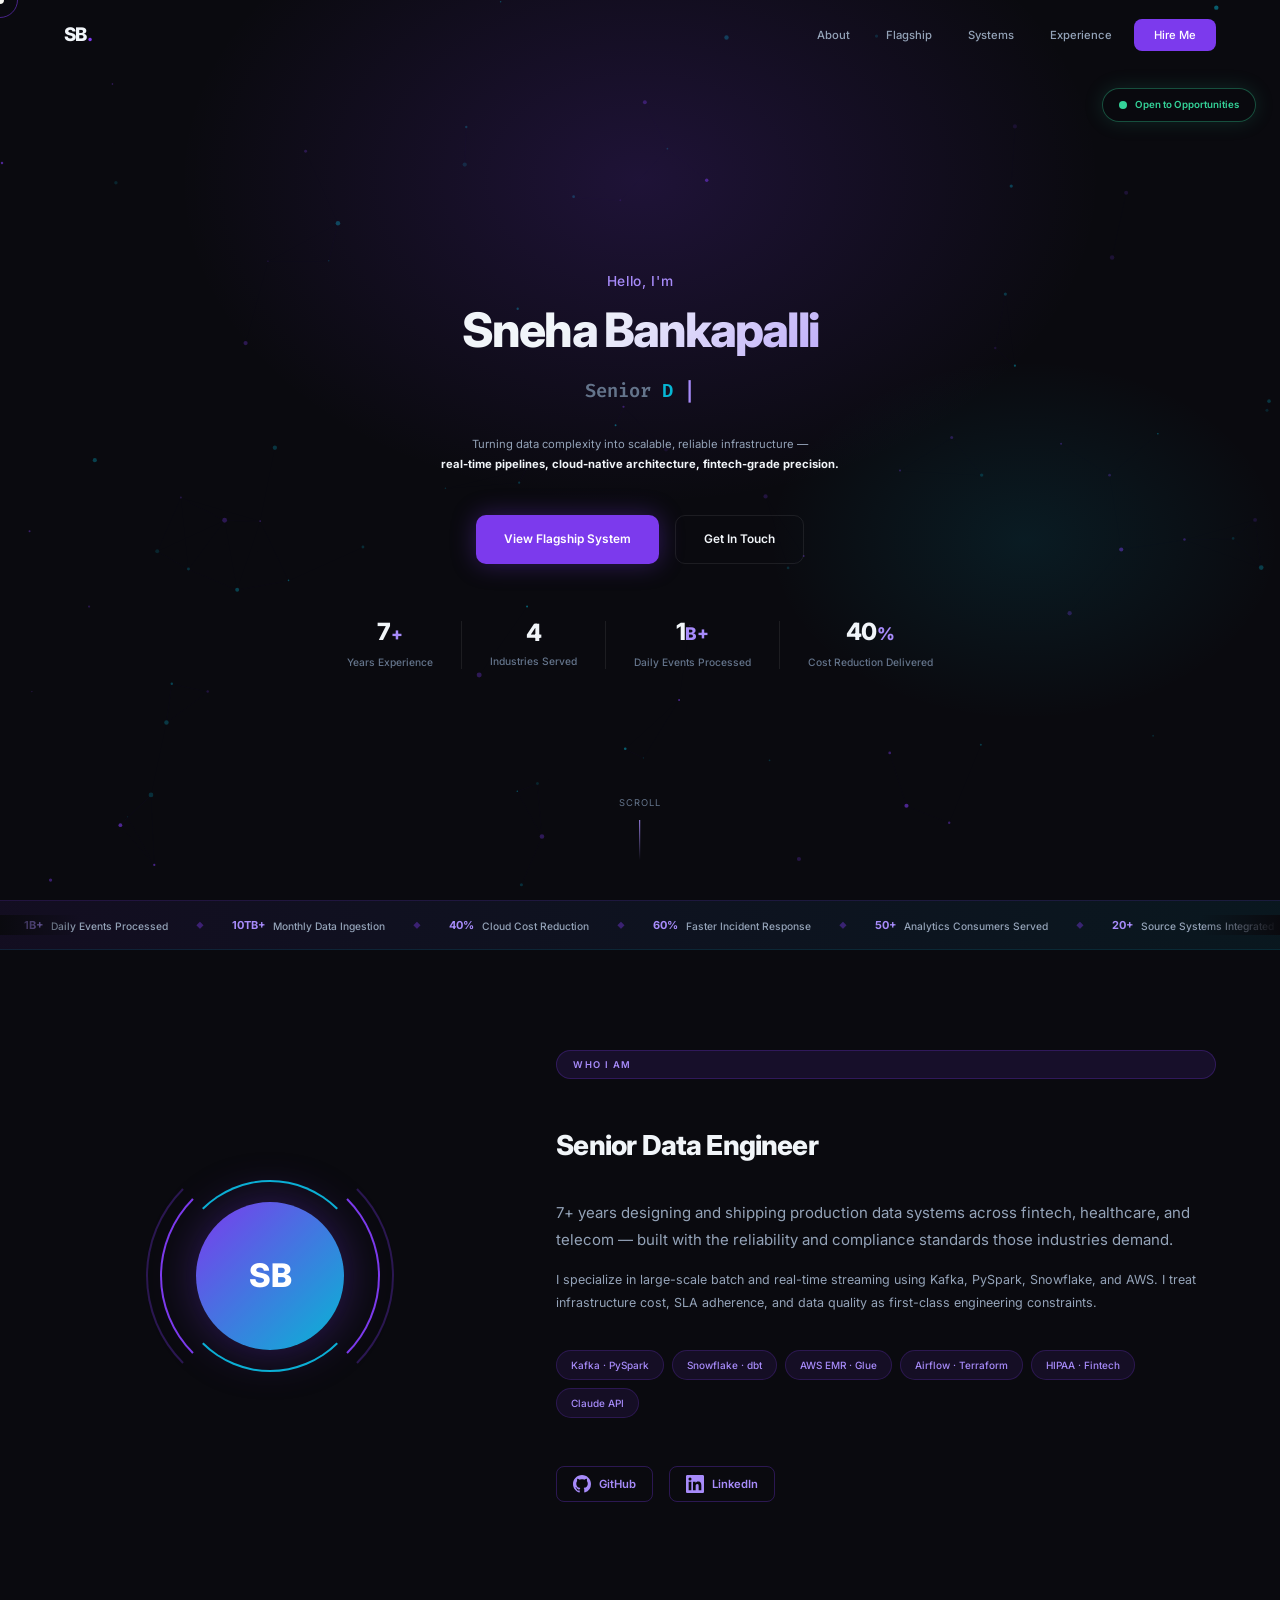
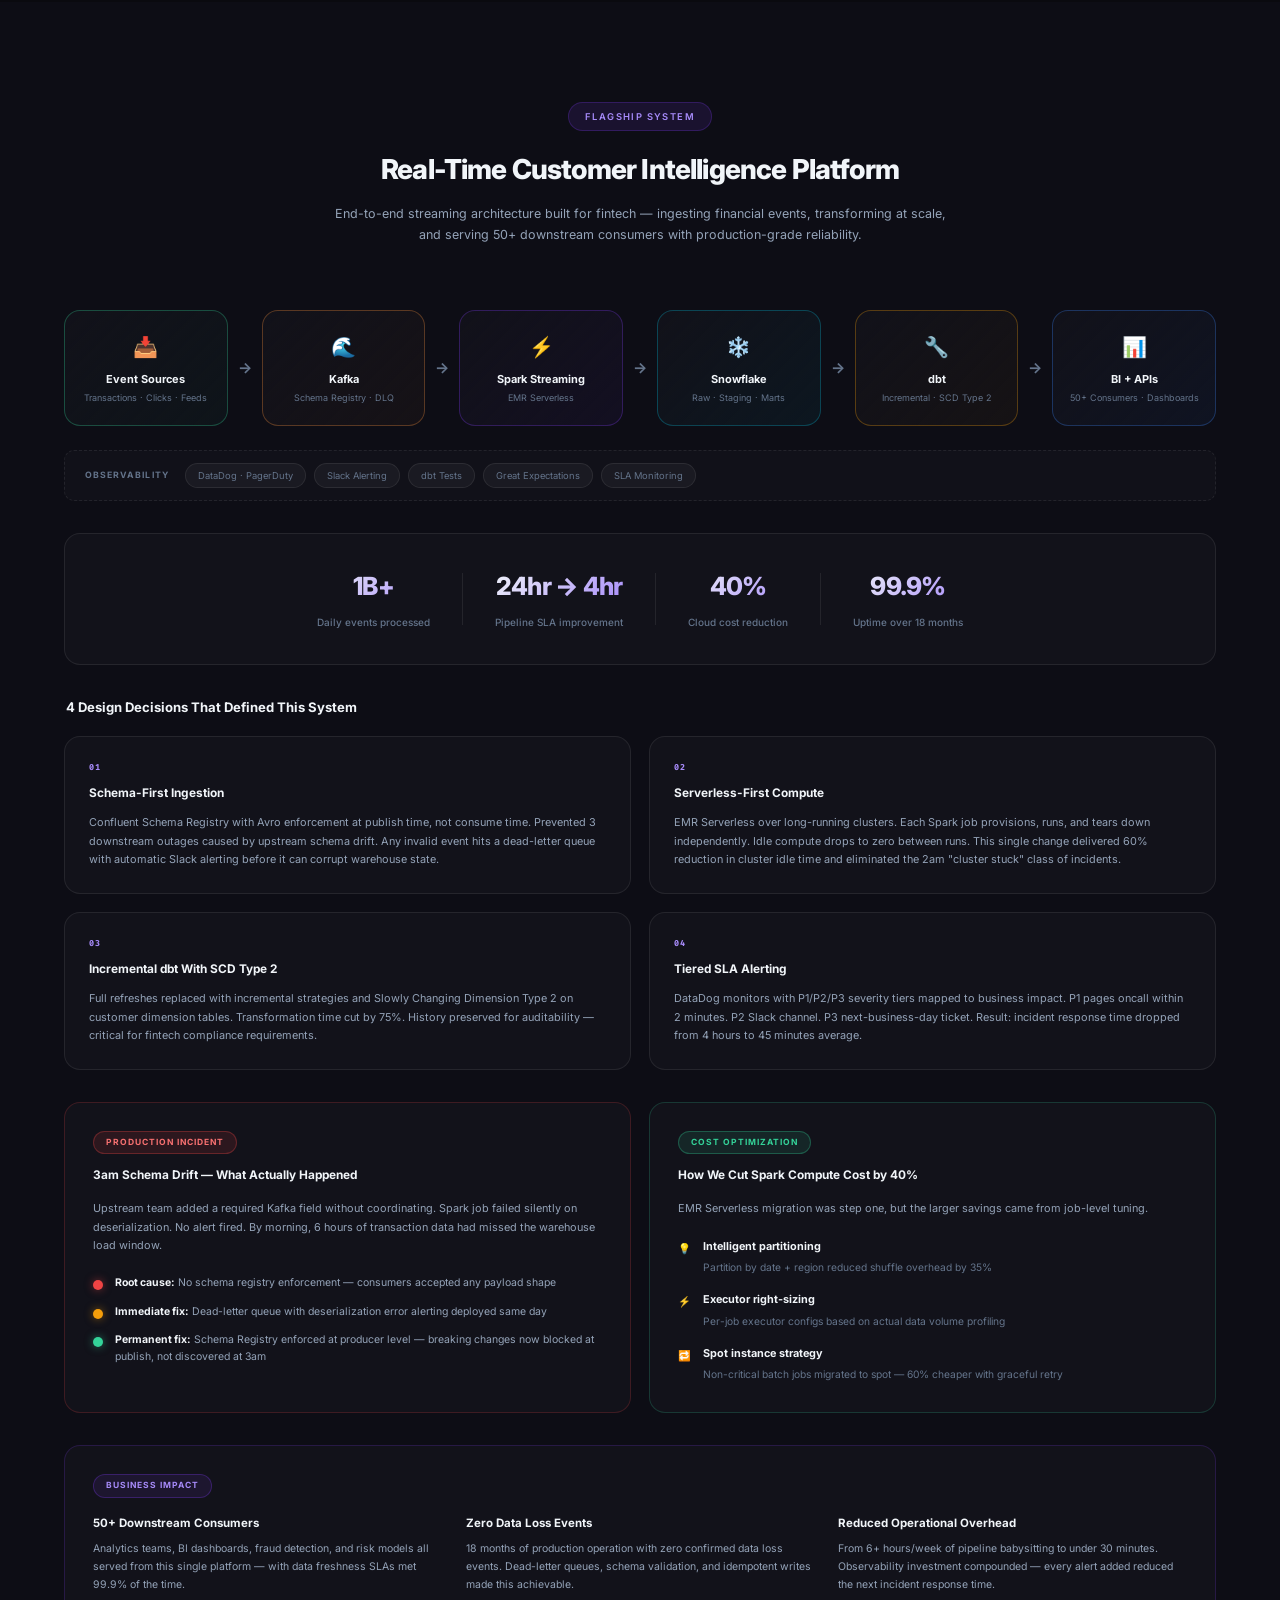
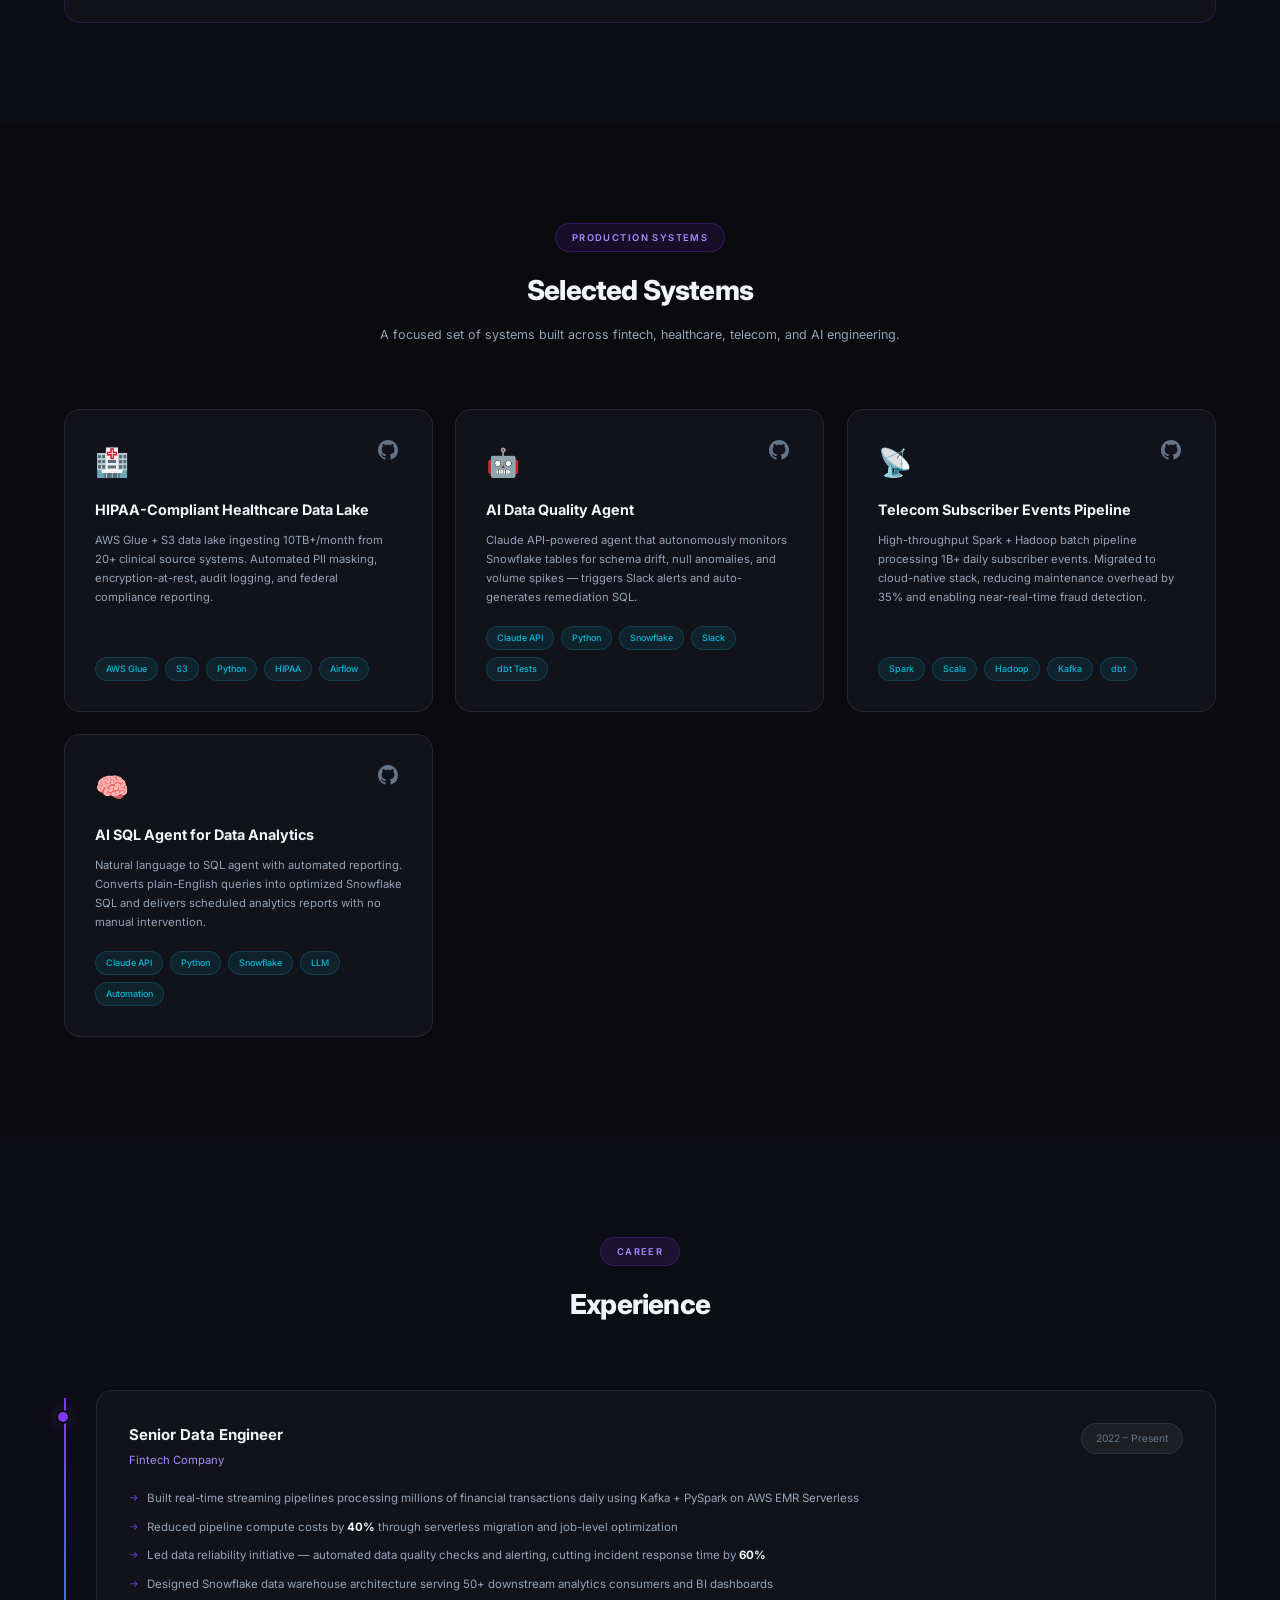
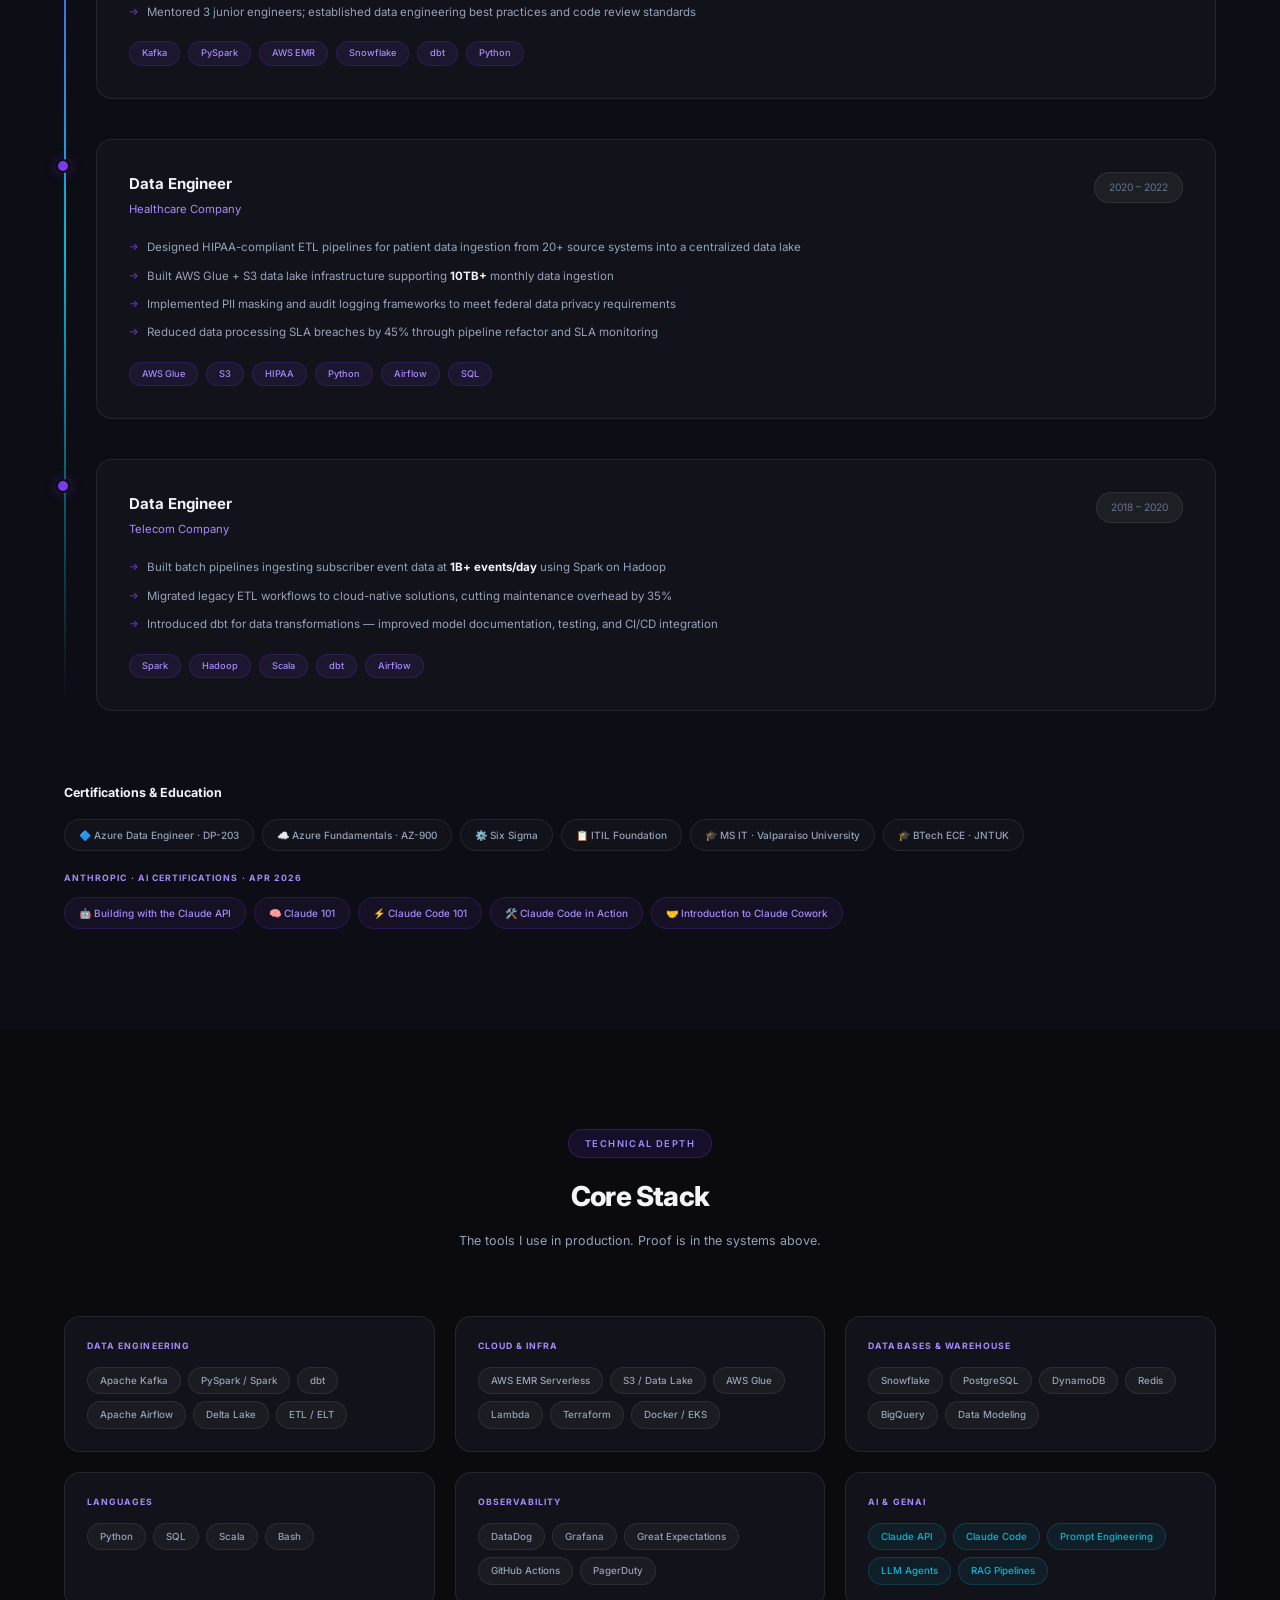
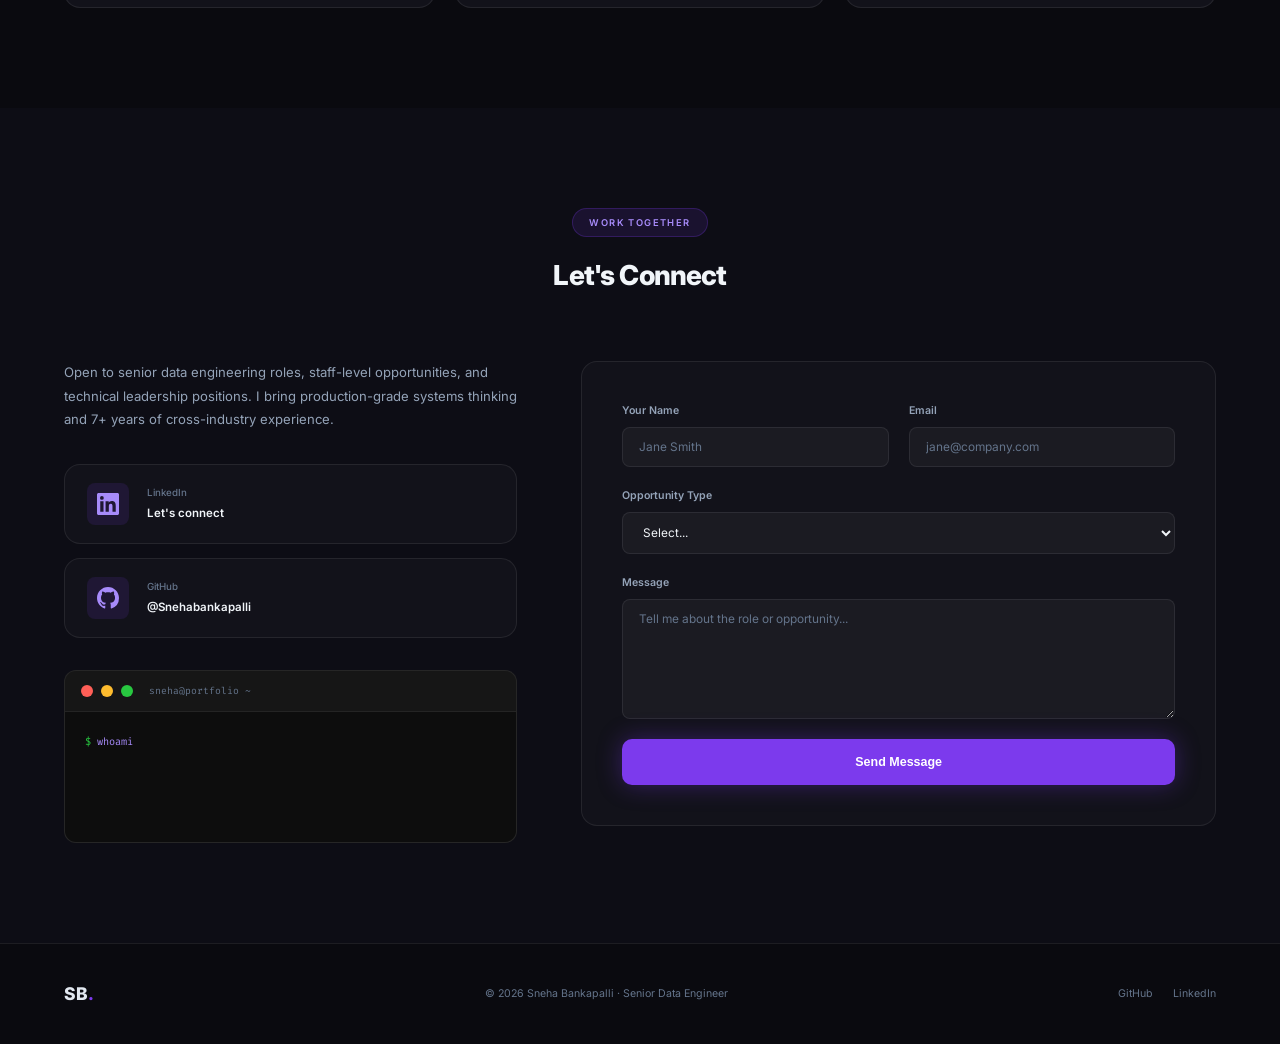
==== commit 56c523ac: "fix: remove Full-time label from experience timeline" ====
--- a/index.html
+++ b/index.html
@@ -464,7 +464,7 @@
             <div class="timeline-header">
               <div>
                 <h3>Senior Data Engineer</h3>
-                <span class="timeline-company">Fintech Company · Full-time</span>
+                <span class="timeline-company">Fintech Company</span>
               </div>
               <span class="timeline-date">2022 – Present</span>
             </div>
@@ -487,7 +487,7 @@
             <div class="timeline-header">
               <div>
                 <h3>Data Engineer</h3>
-                <span class="timeline-company">Healthcare Company · Full-time</span>
+                <span class="timeline-company">Healthcare Company</span>
               </div>
               <span class="timeline-date">2020 – 2022</span>
             </div>
@@ -509,7 +509,7 @@
             <div class="timeline-header">
               <div>
                 <h3>Data Engineer</h3>
-                <span class="timeline-company">Telecom Company · Full-time</span>
+                <span class="timeline-company">Telecom Company</span>
               </div>
               <span class="timeline-date">2018 – 2020</span>
             </div>
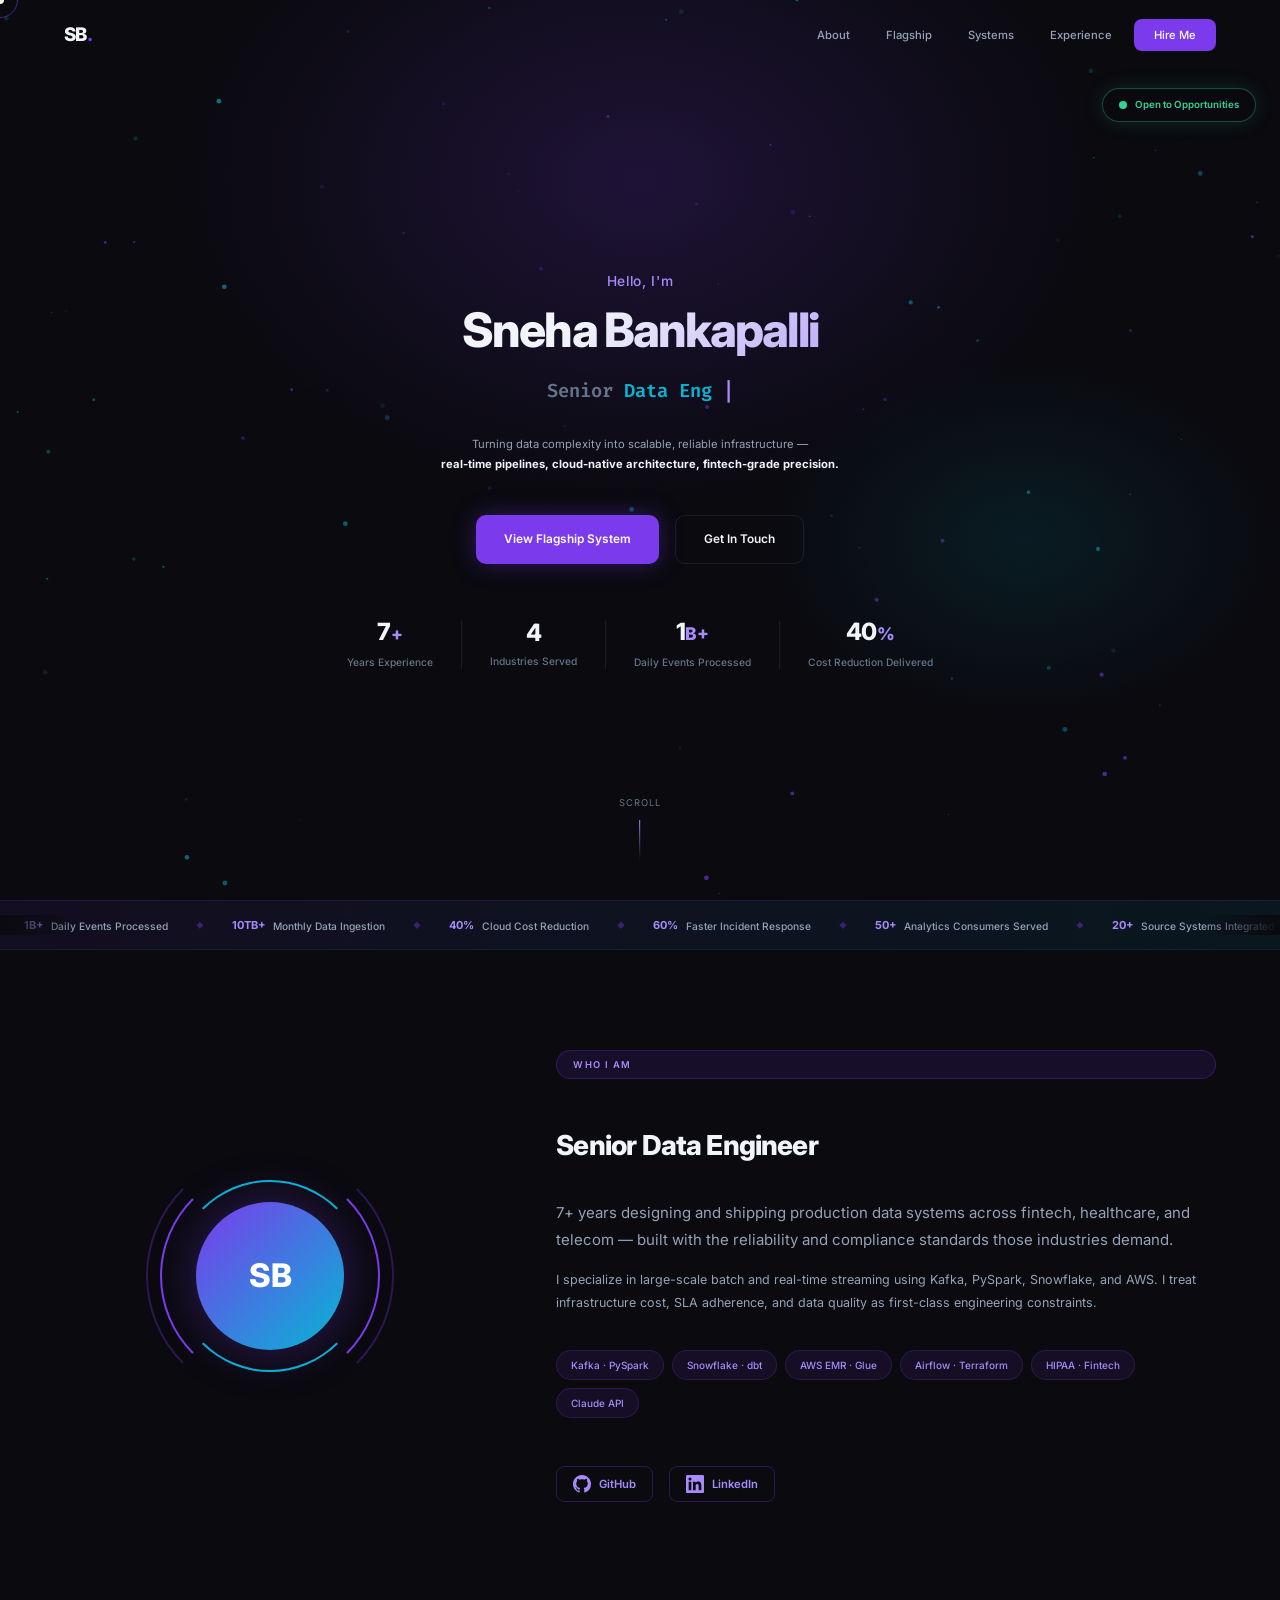
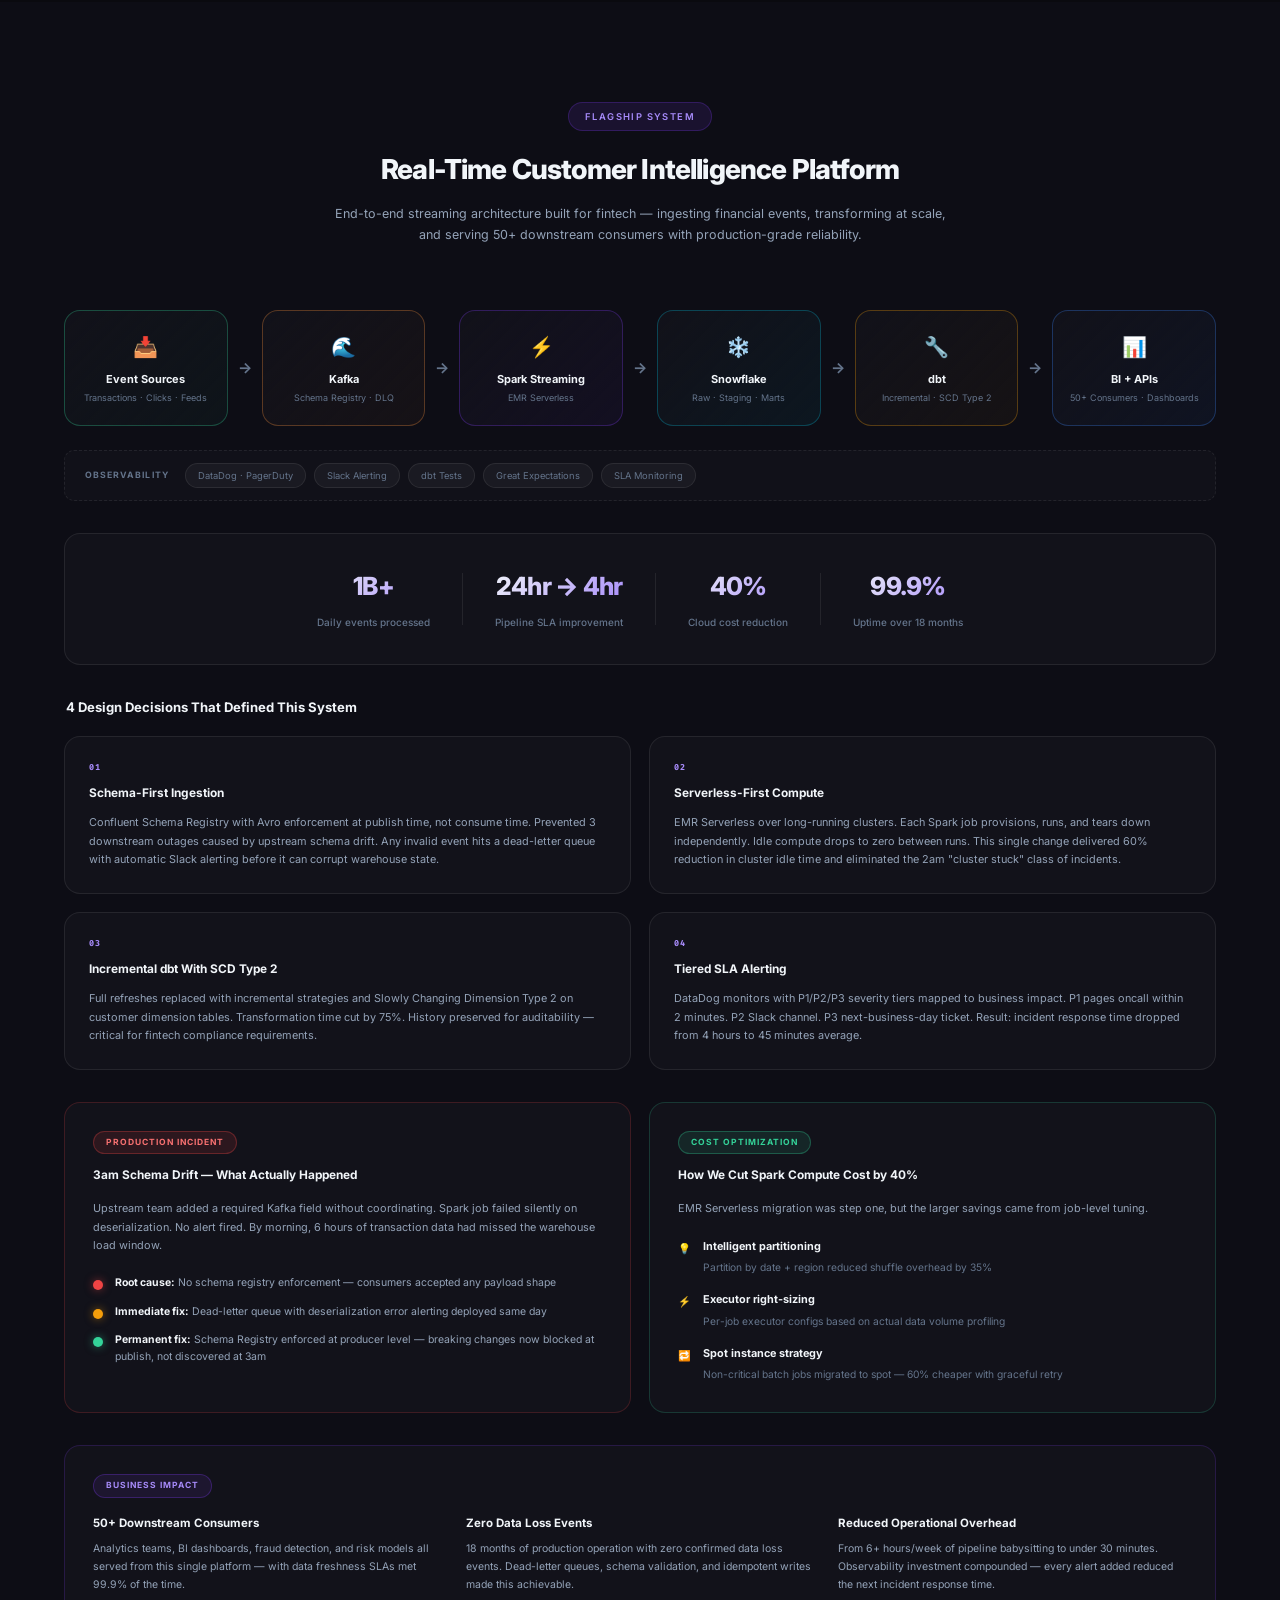
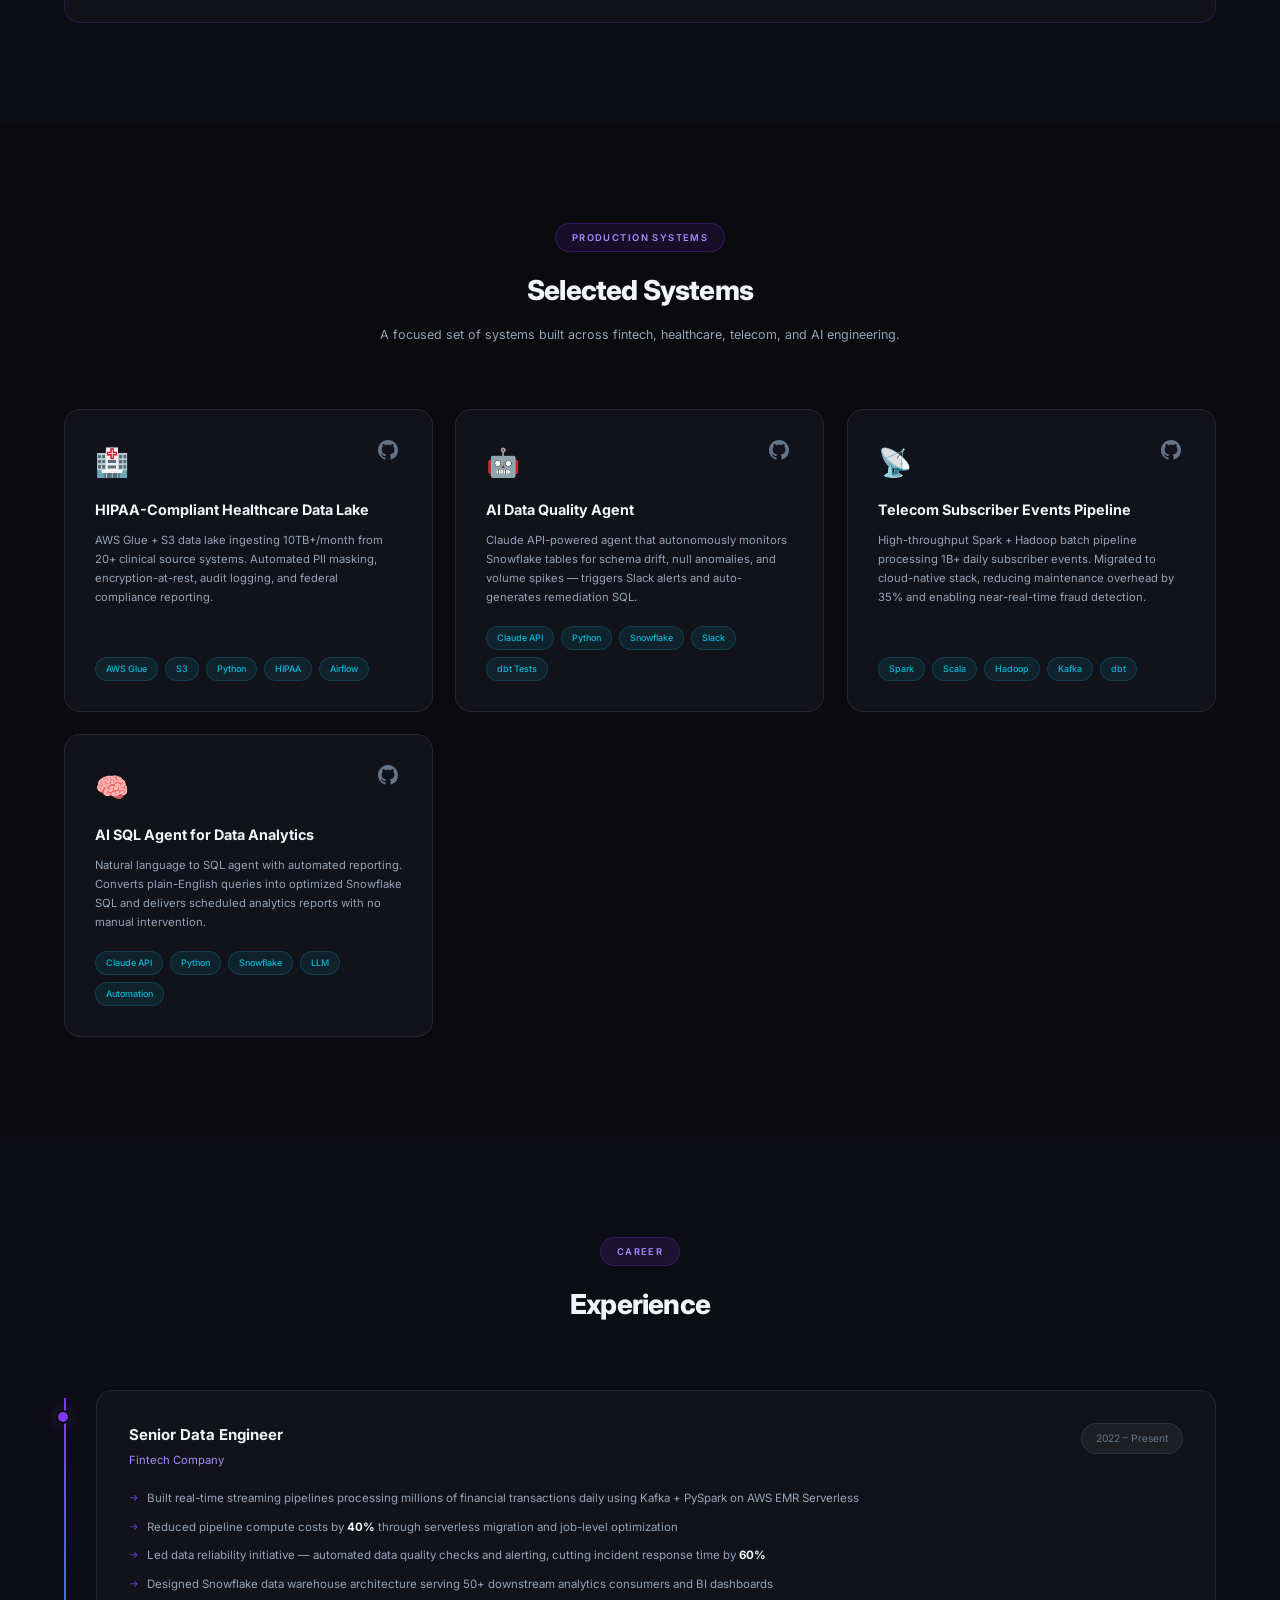
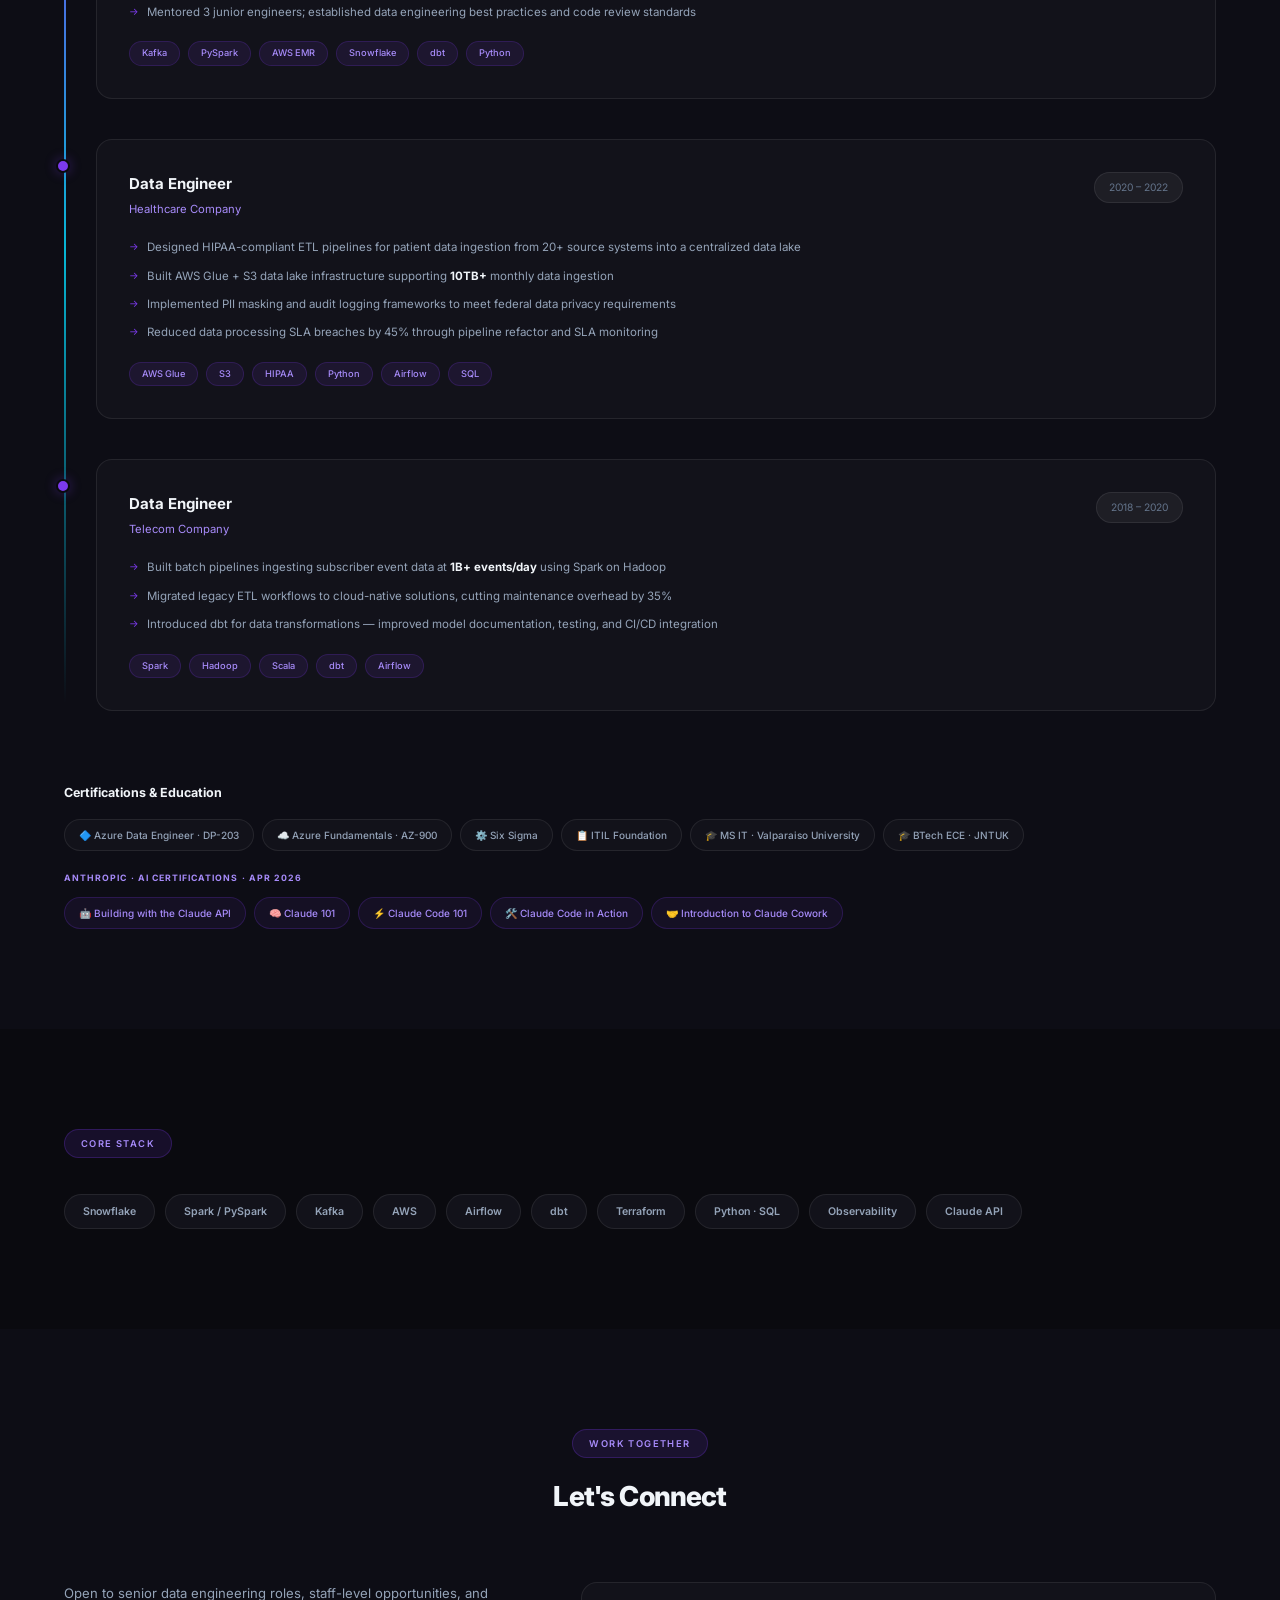
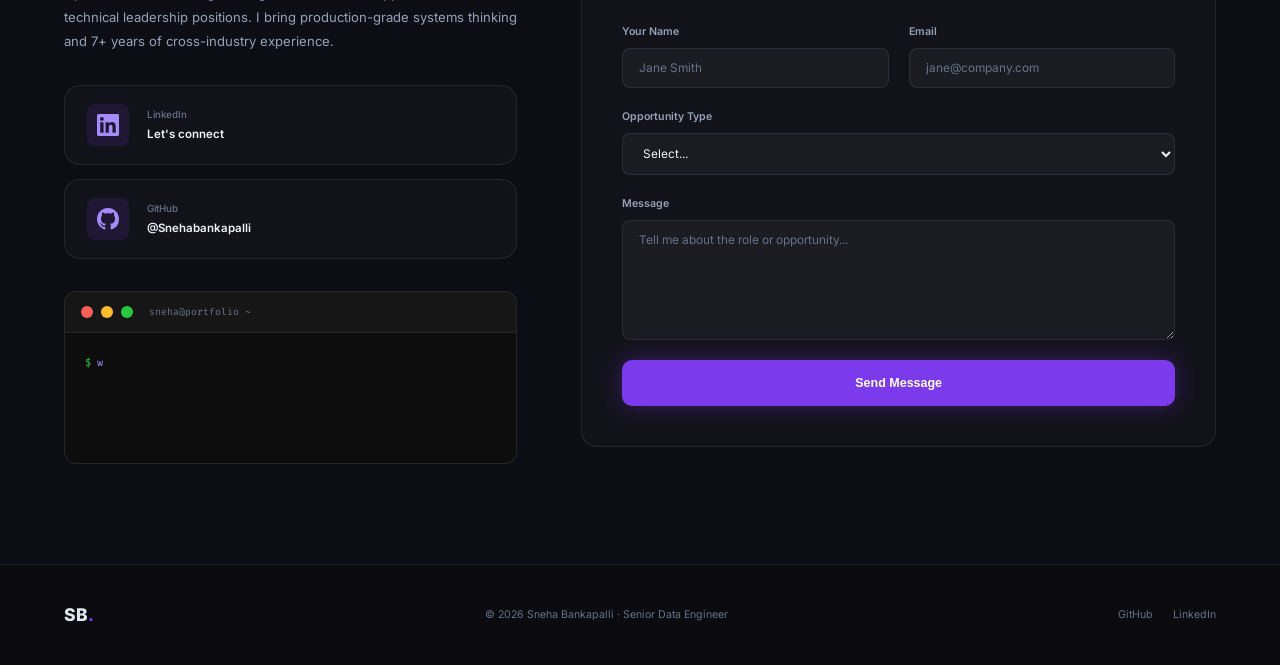
==== commit bc667a36: "refactor: replace Core Stack grid with compact 10-item strip" ====
--- a/index.html
+++ b/index.html
@@ -549,56 +549,23 @@
     </div>
   </section>
 
-  <!-- CORE STACK — compressed -->
+  <!-- CORE STACK — compact strip -->
   <section id="stack" class="section">
     <div class="container">
-      <div class="section-header" data-aos="fade-up">
-        <span class="section-tag">Technical Depth</span>
-        <h2 class="section-title">Core Stack</h2>
-        <p class="section-subtitle">The tools I use in production. Proof is in the systems above.</p>
-      </div>
-      <div class="core-stack-grid" data-aos="fade-up">
-        <div class="stack-group">
-          <div class="stack-group-label">Data Engineering</div>
-          <div class="stack-pills">
-            <span>Apache Kafka</span><span>PySpark / Spark</span><span>dbt</span>
-            <span>Apache Airflow</span><span>Delta Lake</span><span>ETL / ELT</span>
-          </div>
-        </div>
-        <div class="stack-group">
-          <div class="stack-group-label">Cloud &amp; Infra</div>
-          <div class="stack-pills">
-            <span>AWS EMR Serverless</span><span>S3 / Data Lake</span><span>AWS Glue</span>
-            <span>Lambda</span><span>Terraform</span><span>Docker / EKS</span>
-          </div>
-        </div>
-        <div class="stack-group">
-          <div class="stack-group-label">Databases &amp; Warehouse</div>
-          <div class="stack-pills">
-            <span>Snowflake</span><span>PostgreSQL</span><span>DynamoDB</span>
-            <span>Redis</span><span>BigQuery</span><span>Data Modeling</span>
-          </div>
-        </div>
-        <div class="stack-group">
-          <div class="stack-group-label">Languages</div>
-          <div class="stack-pills">
-            <span>Python</span><span>SQL</span><span>Scala</span><span>Bash</span>
-          </div>
-        </div>
-        <div class="stack-group">
-          <div class="stack-group-label">Observability</div>
-          <div class="stack-pills">
-            <span>DataDog</span><span>Grafana</span><span>Great Expectations</span>
-            <span>GitHub Actions</span><span>PagerDuty</span>
-          </div>
-        </div>
-        <div class="stack-group">
-          <div class="stack-group-label">AI &amp; GenAI</div>
-          <div class="stack-pills stack-pills-ai">
-            <span>Claude API</span><span>Claude Code</span><span>Prompt Engineering</span>
-            <span>LLM Agents</span><span>RAG Pipelines</span>
-          </div>
-        </div>
+      <div class="stack-strip-header" data-aos="fade-up">
+        <span class="section-tag">Core Stack</span>
+      </div>
+      <div class="stack-strip" data-aos="fade-up">
+        <span>Snowflake</span>
+        <span>Spark / PySpark</span>
+        <span>Kafka</span>
+        <span>AWS</span>
+        <span>Airflow</span>
+        <span>dbt</span>
+        <span>Terraform</span>
+        <span>Python · SQL</span>
+        <span>Observability</span>
+        <span>Claude API</span>
       </div>
     </div>
   </section>
--- a/style.css
+++ b/style.css
@@ -1408,6 +1408,31 @@
 }
 
 /* ============================================================
+   CORE STACK — COMPACT STRIP
+   ============================================================ */
+.stack-strip-header { margin-bottom: 20px; }
+.stack-strip {
+  display: flex;
+  flex-wrap: wrap;
+  gap: 10px;
+  align-items: center;
+}
+.stack-strip span {
+  font-size: 0.85rem;
+  font-weight: 600;
+  padding: 8px 18px;
+  background: var(--bg-card);
+  border: 1px solid var(--border);
+  border-radius: 100px;
+  color: var(--text-secondary);
+  transition: border-color 0.2s, color 0.2s;
+}
+.stack-strip span:hover {
+  border-color: var(--accent-light);
+  color: var(--text-primary);
+}
+
+/* ============================================================
    CERTIFICATIONS — COMPACT
    ============================================================ */
 .certs-compact { margin-top: 56px; }
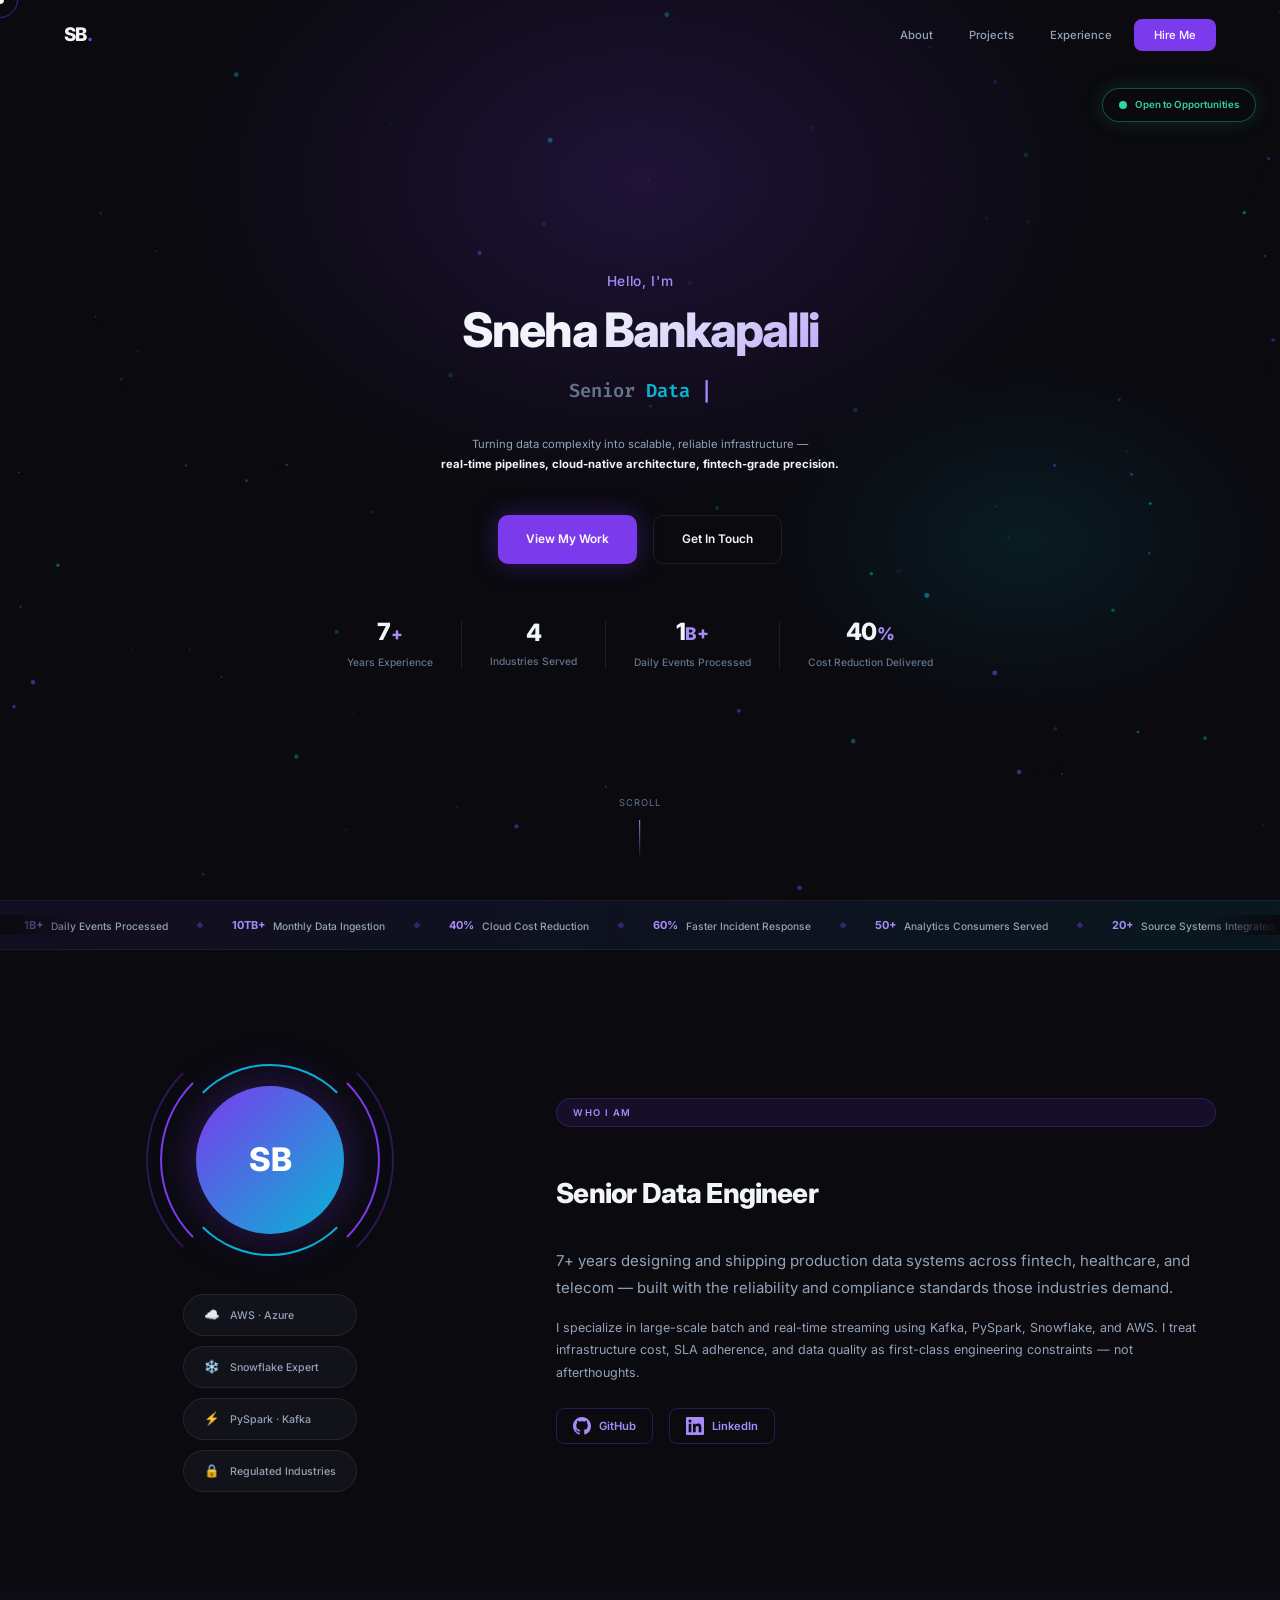
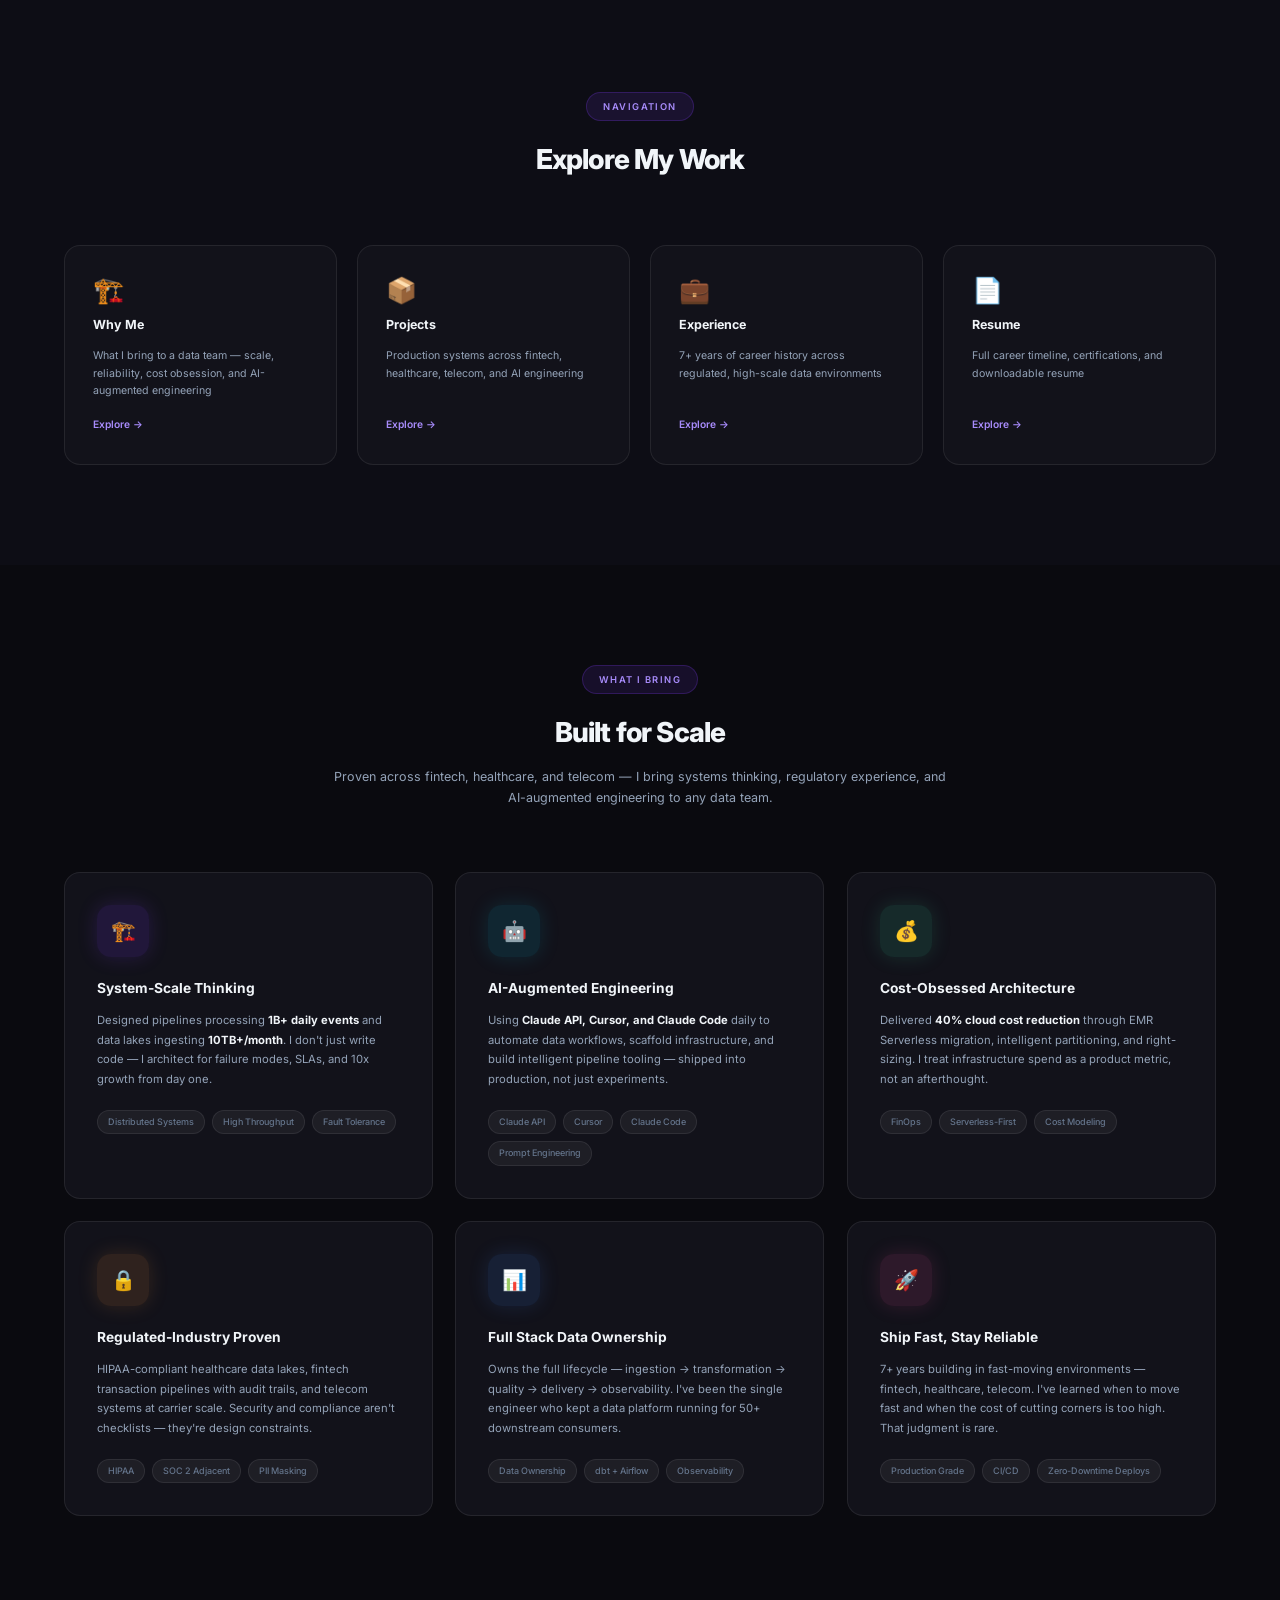
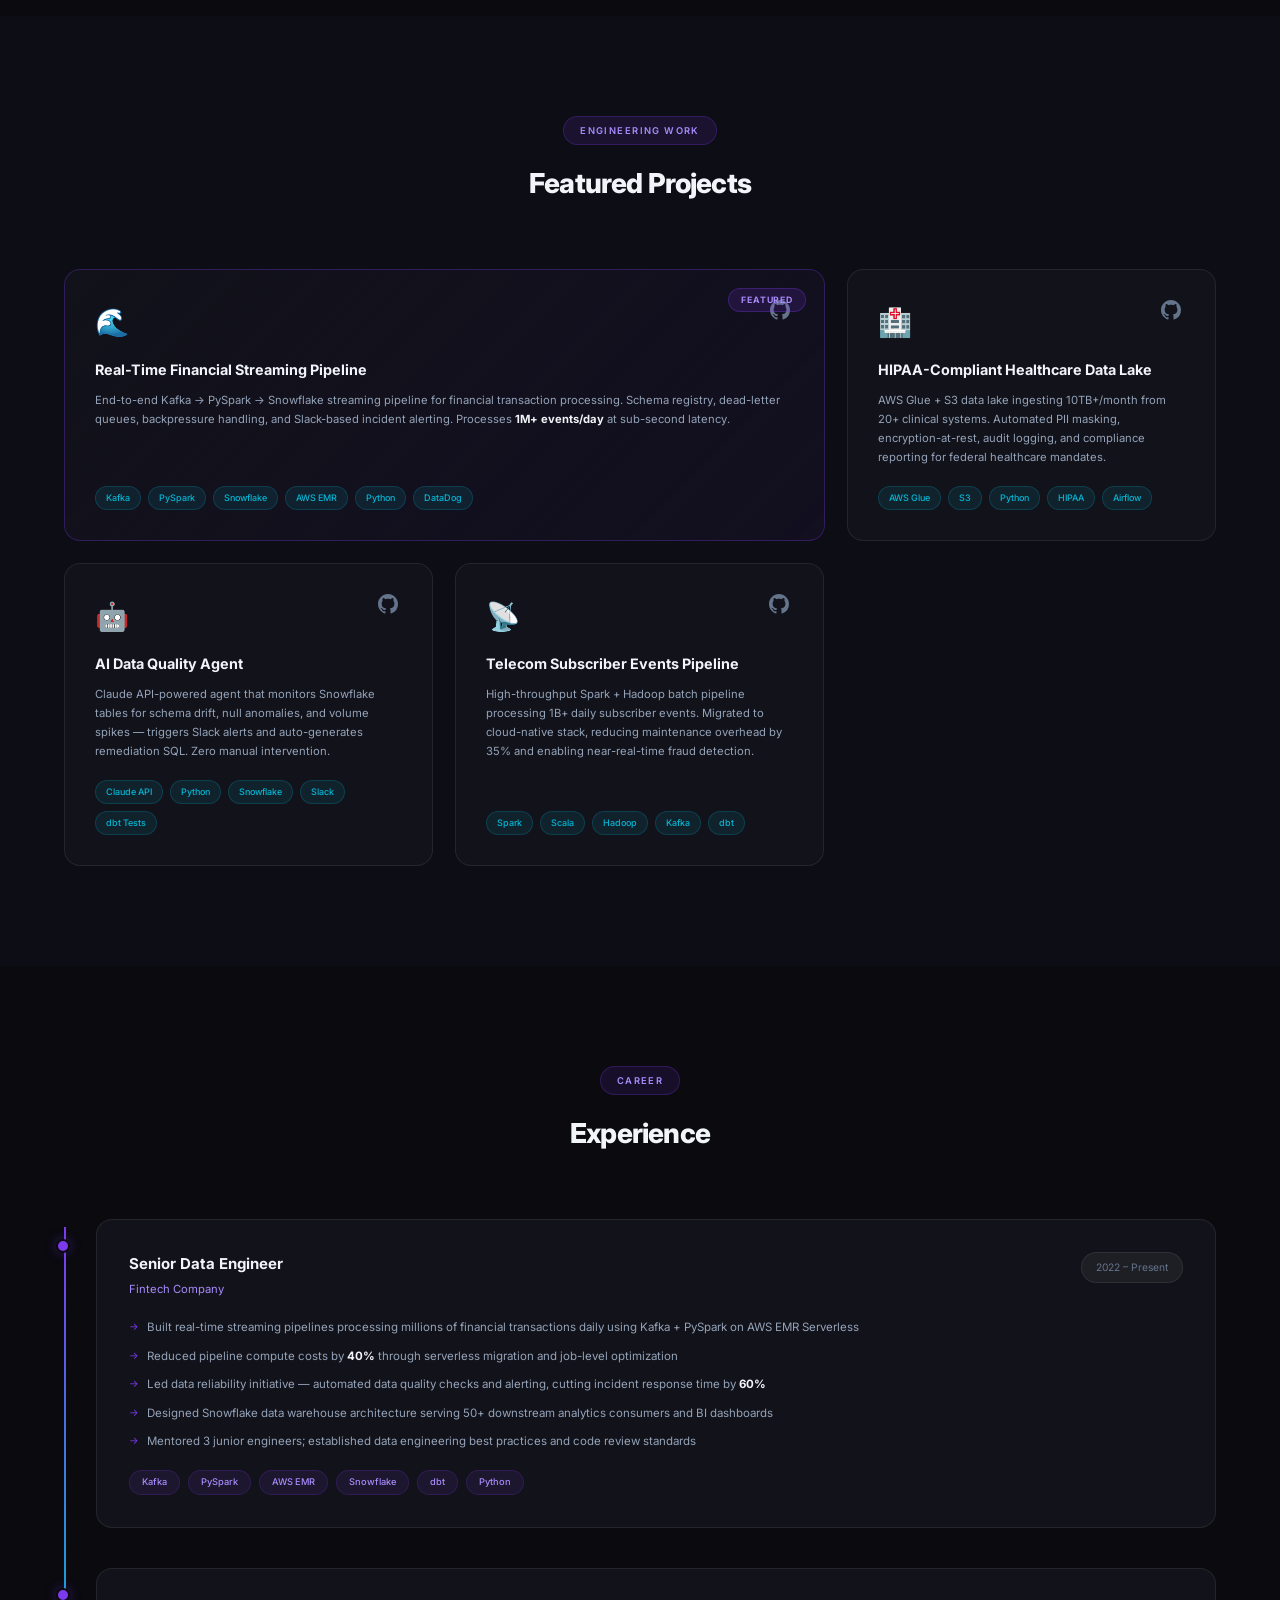
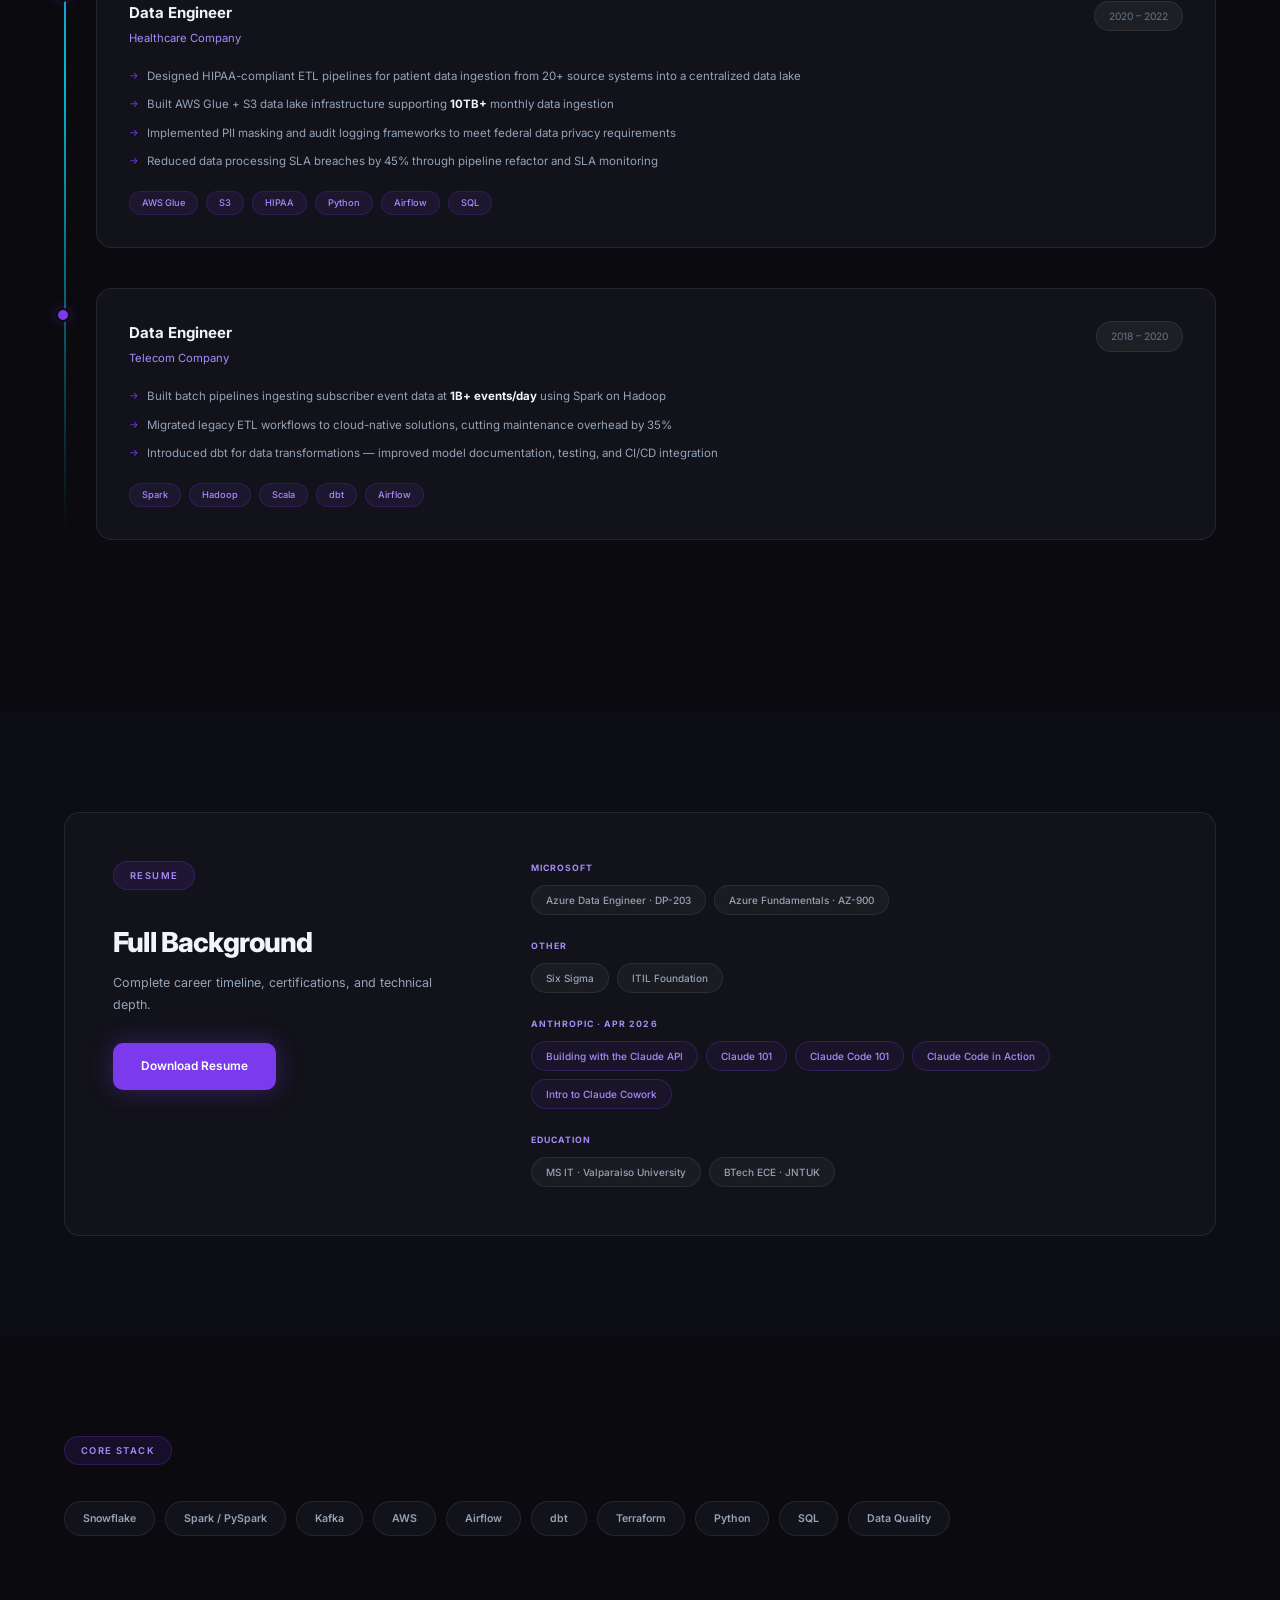
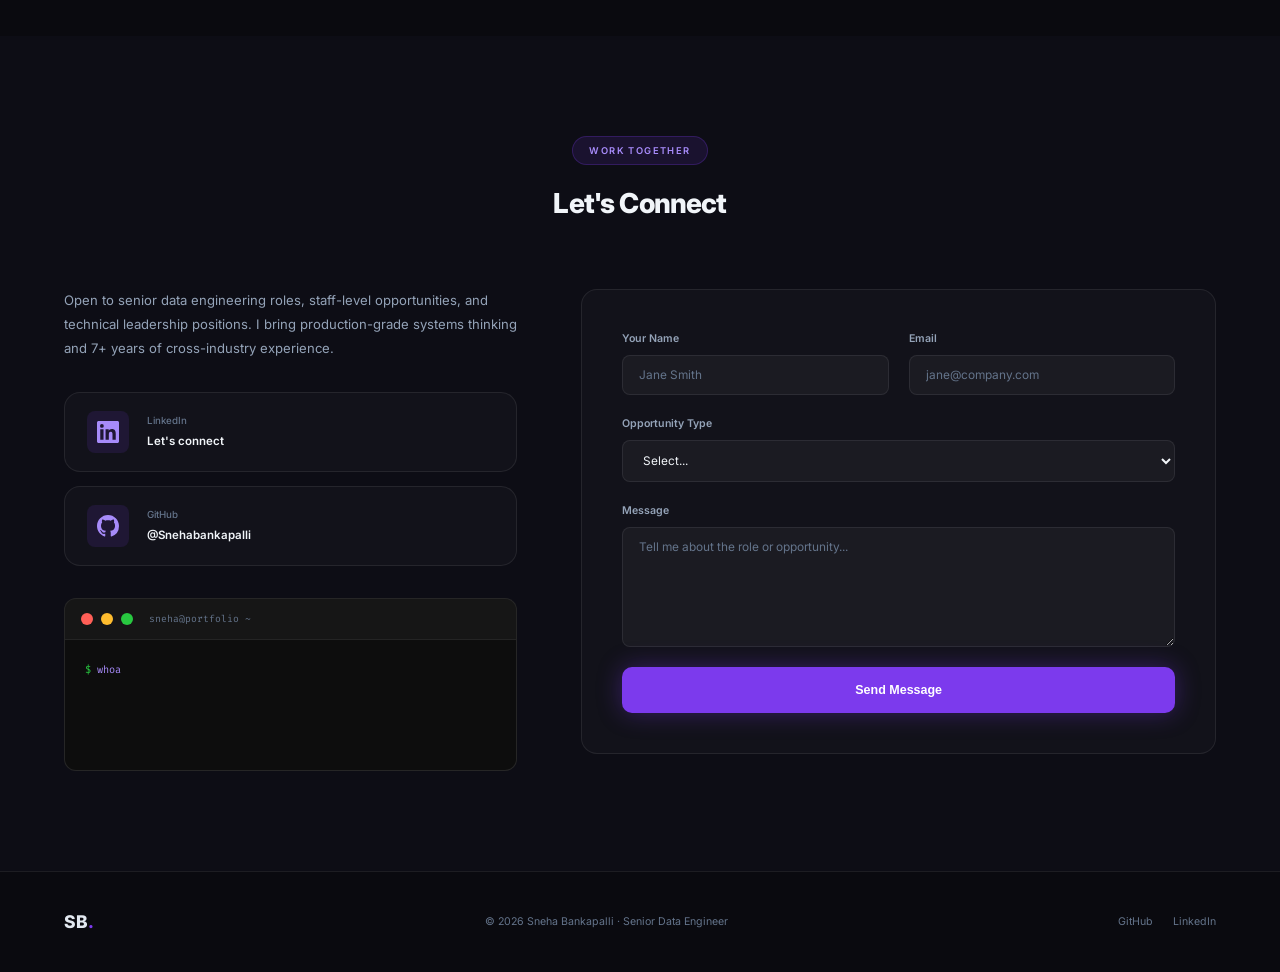
==== commit fdbf1123: "feat: redesign portfolio with new section order and components Section order: Hero → Marquee → About" ====
--- a/index.html
+++ b/index.html
@@ -13,7 +13,7 @@
   <meta property="og:image" content="https://snehabankapalli.github.io/og-preview.png" />
   <meta name="twitter:card" content="summary_large_image" />
   <meta name="twitter:title" content="Sneha Bankapalli | Senior Data Engineer" />
-  <meta name="twitter:description" content="Senior Data Engineer with 7+ years building production-grade pipelines across fintech, healthcare, and telecom." />
+  <meta name="twitter:description" content="Senior Data Engineer with 7+ years building production-grade pipelines." />
   <link rel="preconnect" href="https://fonts.googleapis.com" />
   <link rel="preconnect" href="https://fonts.gstatic.com" crossorigin />
   <link href="https://fonts.googleapis.com/css2?family=Inter:wght@300;400;500;600;700;800&family=Fira+Code:wght@400;500&display=swap" rel="stylesheet" />
@@ -21,14 +21,10 @@
 </head>
 <body>
 
-  <!-- SCROLL PROGRESS -->
   <div id="scrollProgress"></div>
-
-  <!-- CURSOR -->
   <div id="cursorDot"></div>
   <div id="cursorGlow"></div>
 
-  <!-- OPEN TO WORK BADGE -->
   <a href="#contact" class="otw-badge" id="otwBadge">
     <span class="otw-dot"></span>
     Open to Opportunities
@@ -40,8 +36,7 @@
       <a href="#hero" class="nav-logo">SB<span class="dot">.</span></a>
       <ul class="nav-links">
         <li><a href="#about">About</a></li>
-        <li><a href="#flagship">Flagship</a></li>
-        <li><a href="#systems">Systems</a></li>
+        <li><a href="#projects">Projects</a></li>
         <li><a href="#experience">Experience</a></li>
         <li><a href="#contact" class="nav-cta">Hire Me</a></li>
       </ul>
@@ -51,12 +46,10 @@
     </div>
   </nav>
 
-  <!-- MOBILE MENU -->
   <div class="mobile-menu" id="mobileMenu">
     <ul>
       <li><a href="#about" class="mobile-link">About</a></li>
-      <li><a href="#flagship" class="mobile-link">Flagship</a></li>
-      <li><a href="#systems" class="mobile-link">Systems</a></li>
+      <li><a href="#projects" class="mobile-link">Projects</a></li>
       <li><a href="#experience" class="mobile-link">Experience</a></li>
       <li><a href="#contact" class="mobile-link">Hire Me</a></li>
     </ul>
@@ -64,9 +57,7 @@
 
   <!-- HERO -->
   <section id="hero">
-    <div class="hero-bg">
-      <canvas id="particleCanvas"></canvas>
-    </div>
+    <div class="hero-bg"><canvas id="particleCanvas"></canvas></div>
     <div class="hero-content">
       <p class="hero-greeting" data-aos="fade-up">Hello, I'm</p>
       <h1 class="hero-name" data-aos="fade-up" data-aos-delay="100">Sneha Bankapalli</h1>
@@ -80,7 +71,7 @@
         <strong>real-time pipelines, cloud-native architecture, fintech-grade precision.</strong>
       </p>
       <div class="hero-actions" data-aos="fade-up" data-aos-delay="400">
-        <a href="#flagship" class="btn btn-primary magnetic">View Flagship System</a>
+        <a href="#projects" class="btn btn-primary magnetic">View My Work</a>
         <a href="#contact" class="btn btn-secondary magnetic">Get In Touch</a>
       </div>
       <div class="hero-stats" data-aos="fade-up" data-aos-delay="500">
@@ -135,7 +126,7 @@
     </div>
   </div>
 
-  <!-- ABOUT — SHORT -->
+  <!-- ABOUT -->
   <section id="about" class="section">
     <div class="container">
       <div class="about-grid">
@@ -145,6 +136,12 @@
             <div class="avatar-ring ring-2"></div>
             <div class="avatar-ring ring-3"></div>
             <div class="avatar-initials">SB</div>
+          </div>
+          <div class="about-badges">
+            <div class="badge"><span class="badge-icon">☁️</span><span>AWS · Azure</span></div>
+            <div class="badge"><span class="badge-icon">❄️</span><span>Snowflake Expert</span></div>
+            <div class="badge"><span class="badge-icon">⚡</span><span>PySpark · Kafka</span></div>
+            <div class="badge"><span class="badge-icon">🔒</span><span>Regulated Industries</span></div>
           </div>
         </div>
         <div class="about-text" data-aos="fade-left">
@@ -156,16 +153,8 @@
           </p>
           <p>
             I specialize in large-scale batch and real-time streaming using Kafka, PySpark, Snowflake, and AWS.
-            I treat infrastructure cost, SLA adherence, and data quality as first-class engineering constraints.
+            I treat infrastructure cost, SLA adherence, and data quality as first-class engineering constraints — not afterthoughts.
           </p>
-          <div class="about-pills">
-            <span>Kafka · PySpark</span>
-            <span>Snowflake · dbt</span>
-            <span>AWS EMR · Glue</span>
-            <span>Airflow · Terraform</span>
-            <span>HIPAA · Fintech</span>
-            <span>Claude API</span>
-          </div>
           <div class="about-links">
             <a href="https://github.com/Snehabankapalli" target="_blank" rel="noopener" class="about-link">
               <svg width="18" height="18" viewBox="0 0 24 24" fill="currentColor"><path d="M12 0C5.37 0 0 5.37 0 12c0 5.31 3.435 9.795 8.205 11.385.6.105.825-.255.825-.57 0-.285-.015-1.23-.015-2.235-3.015.555-3.795-.735-4.035-1.41-.135-.345-.72-1.41-1.23-1.695-.42-.225-1.02-.78-.015-.795.945-.015 1.62.87 1.845 1.23 1.08 1.815 2.805 1.305 3.495.99.105-.78.42-1.305.765-1.605-2.67-.3-5.46-1.335-5.46-5.925 0-1.305.465-2.385 1.23-3.225-.12-.3-.54-1.53.12-3.18 0 0 1.005-.315 3.3 1.23.96-.27 1.98-.405 3-.405s2.04.135 3 .405c2.295-1.56 3.3-1.23 3.3-1.23.66 1.65.24 2.88.12 3.18.765.84 1.23 1.905 1.23 3.225 0 4.605-2.805 5.625-5.475 5.925.435.375.81 1.095.81 2.22 0 1.605-.015 2.895-.015 3.3 0 .315.225.69.825.57A12.02 12.02 0 0 0 24 12c0-6.63-5.37-12-12-12z"/></svg>
@@ -181,208 +170,125 @@
     </div>
   </section>
 
-  <!-- ============================================================
-       FLAGSHIP SYSTEM
-       ============================================================ -->
-  <section id="flagship" class="section section-dark">
-    <div class="container">
-
+  <!-- EXPLORE MY WORK — 4 nav cards -->
+  <section id="explore" class="section section-dark">
+    <div class="container">
       <div class="section-header" data-aos="fade-up">
-        <span class="section-tag">Flagship System</span>
-        <h2 class="section-title">Real-Time Customer Intelligence Platform</h2>
-        <p class="section-subtitle">End-to-end streaming architecture built for fintech — ingesting financial events, transforming at scale, and serving 50+ downstream consumers with production-grade reliability.</p>
-      </div>
-
-      <!-- Architecture Diagram -->
-      <div class="arch-diagram" data-aos="fade-up">
-        <div class="arch-node arch-source">
-          <div class="arch-node-icon">📥</div>
-          <div class="arch-node-label">Event Sources</div>
-          <div class="arch-node-sub">Transactions · Clicks · Feeds</div>
-        </div>
-        <div class="arch-connector">→</div>
-        <div class="arch-node arch-kafka">
-          <div class="arch-node-icon">🌊</div>
-          <div class="arch-node-label">Kafka</div>
-          <div class="arch-node-sub">Schema Registry · DLQ</div>
-        </div>
-        <div class="arch-connector">→</div>
-        <div class="arch-node arch-spark">
-          <div class="arch-node-icon">⚡</div>
-          <div class="arch-node-label">Spark Streaming</div>
-          <div class="arch-node-sub">EMR Serverless</div>
-        </div>
-        <div class="arch-connector">→</div>
-        <div class="arch-node arch-warehouse">
-          <div class="arch-node-icon">❄️</div>
-          <div class="arch-node-label">Snowflake</div>
-          <div class="arch-node-sub">Raw · Staging · Marts</div>
-        </div>
-        <div class="arch-connector">→</div>
-        <div class="arch-node arch-dbt">
-          <div class="arch-node-icon">🔧</div>
-          <div class="arch-node-label">dbt</div>
-          <div class="arch-node-sub">Incremental · SCD Type 2</div>
-        </div>
-        <div class="arch-connector">→</div>
-        <div class="arch-node arch-serving">
-          <div class="arch-node-icon">📊</div>
-          <div class="arch-node-label">BI + APIs</div>
-          <div class="arch-node-sub">50+ Consumers · Dashboards</div>
-        </div>
-      </div>
-
-      <!-- Observability layer -->
-      <div class="arch-obs-row" data-aos="fade-up">
-        <div class="arch-obs-label">Observability</div>
-        <div class="arch-obs-pills">
-          <span>DataDog · PagerDuty</span>
-          <span>Slack Alerting</span>
-          <span>dbt Tests</span>
-          <span>Great Expectations</span>
-          <span>SLA Monitoring</span>
-        </div>
-      </div>
-
-      <!-- Impact Stats -->
-      <div class="flagship-stats" data-aos="fade-up">
-        <div class="flagship-stat">
-          <span class="flagship-num">1B+</span>
-          <span class="flagship-label">Daily events processed</span>
-        </div>
-        <div class="flagship-stat-divider"></div>
-        <div class="flagship-stat">
-          <span class="flagship-num">24hr → 4hr</span>
-          <span class="flagship-label">Pipeline SLA improvement</span>
-        </div>
-        <div class="flagship-stat-divider"></div>
-        <div class="flagship-stat">
-          <span class="flagship-num">40%</span>
-          <span class="flagship-label">Cloud cost reduction</span>
-        </div>
-        <div class="flagship-stat-divider"></div>
-        <div class="flagship-stat">
-          <span class="flagship-num">99.9%</span>
-          <span class="flagship-label">Uptime over 18 months</span>
-        </div>
-      </div>
-
-      <!-- Design Decisions -->
-      <div class="flagship-subsection" data-aos="fade-up">
-        <h3 class="flagship-subsection-title">4 Design Decisions That Defined This System</h3>
-        <div class="flagship-decisions">
-          <div class="decision-card">
-            <div class="decision-num">01</div>
-            <h4>Schema-First Ingestion</h4>
-            <p>Confluent Schema Registry with Avro enforcement at publish time, not consume time. Prevented 3 downstream outages caused by upstream schema drift. Any invalid event hits a dead-letter queue with automatic Slack alerting before it can corrupt warehouse state.</p>
-          </div>
-          <div class="decision-card">
-            <div class="decision-num">02</div>
-            <h4>Serverless-First Compute</h4>
-            <p>EMR Serverless over long-running clusters. Each Spark job provisions, runs, and tears down independently. Idle compute drops to zero between runs. This single change delivered 60% reduction in cluster idle time and eliminated the 2am "cluster stuck" class of incidents.</p>
-          </div>
-          <div class="decision-card">
-            <div class="decision-num">03</div>
-            <h4>Incremental dbt With SCD Type 2</h4>
-            <p>Full refreshes replaced with incremental strategies and Slowly Changing Dimension Type 2 on customer dimension tables. Transformation time cut by 75%. History preserved for auditability — critical for fintech compliance requirements.</p>
-          </div>
-          <div class="decision-card">
-            <div class="decision-num">04</div>
-            <h4>Tiered SLA Alerting</h4>
-            <p>DataDog monitors with P1/P2/P3 severity tiers mapped to business impact. P1 pages oncall within 2 minutes. P2 Slack channel. P3 next-business-day ticket. Result: incident response time dropped from 4 hours to 45 minutes average.</p>
-          </div>
-        </div>
-      </div>
-
-      <!-- Production Incident + Cost Optimization — two column -->
-      <div class="flagship-two-col" data-aos="fade-up">
-
-        <div class="flagship-block incident-block">
-          <div class="block-tag block-tag-red">Production Incident</div>
-          <h4>3am Schema Drift — What Actually Happened</h4>
-          <p>Upstream team added a required Kafka field without coordinating. Spark job failed silently on deserialization. No alert fired. By morning, 6 hours of transaction data had missed the warehouse load window.</p>
-          <div class="incident-timeline">
-            <div class="incident-step">
-              <span class="step-dot red"></span>
-              <span><strong>Root cause:</strong> No schema registry enforcement — consumers accepted any payload shape</span>
-            </div>
-            <div class="incident-step">
-              <span class="step-dot yellow"></span>
-              <span><strong>Immediate fix:</strong> Dead-letter queue with deserialization error alerting deployed same day</span>
-            </div>
-            <div class="incident-step">
-              <span class="step-dot green"></span>
-              <span><strong>Permanent fix:</strong> Schema Registry enforced at producer level — breaking changes now blocked at publish, not discovered at 3am</span>
-            </div>
-          </div>
-        </div>
-
-        <div class="flagship-block cost-block">
-          <div class="block-tag block-tag-green">Cost Optimization</div>
-          <h4>How We Cut Spark Compute Cost by 40%</h4>
-          <p>EMR Serverless migration was step one, but the larger savings came from job-level tuning.</p>
-          <div class="cost-items">
-            <div class="cost-item">
-              <span class="cost-icon">💡</span>
-              <div>
-                <strong>Intelligent partitioning</strong>
-                <span>Partition by date + region reduced shuffle overhead by 35%</span>
-              </div>
-            </div>
-            <div class="cost-item">
-              <span class="cost-icon">⚡</span>
-              <div>
-                <strong>Executor right-sizing</strong>
-                <span>Per-job executor configs based on actual data volume profiling</span>
-              </div>
-            </div>
-            <div class="cost-item">
-              <span class="cost-icon">🔁</span>
-              <div>
-                <strong>Spot instance strategy</strong>
-                <span>Non-critical batch jobs migrated to spot — 60% cheaper with graceful retry</span>
-              </div>
-            </div>
-          </div>
-        </div>
-
-      </div>
-
-      <!-- Business Impact -->
-      <div class="flagship-impact-summary" data-aos="fade-up">
-        <div class="block-tag block-tag-purple">Business Impact</div>
-        <div class="impact-summary-grid">
-          <div class="impact-summary-item">
-            <h4>50+ Downstream Consumers</h4>
-            <p>Analytics teams, BI dashboards, fraud detection, and risk models all served from this single platform — with data freshness SLAs met 99.9% of the time.</p>
-          </div>
-          <div class="impact-summary-item">
-            <h4>Zero Data Loss Events</h4>
-            <p>18 months of production operation with zero confirmed data loss events. Dead-letter queues, schema validation, and idempotent writes made this achievable.</p>
-          </div>
-          <div class="impact-summary-item">
-            <h4>Reduced Operational Overhead</h4>
-            <p>From 6+ hours/week of pipeline babysitting to under 30 minutes. Observability investment compounded — every alert added reduced the next incident response time.</p>
-          </div>
-        </div>
-      </div>
-
-    </div>
-  </section>
-
-  <!-- ============================================================
-       SELECTED SYSTEMS
-       ============================================================ -->
-  <section id="systems" class="section">
+        <span class="section-tag">Navigation</span>
+        <h2 class="section-title">Explore My Work</h2>
+      </div>
+      <div class="explore-grid" data-aos="fade-up">
+        <a href="#value" class="explore-card tilt-card">
+          <div class="explore-icon">🏗️</div>
+          <h3>Why Me</h3>
+          <p>What I bring to a data team — scale, reliability, cost obsession, and AI-augmented engineering</p>
+          <span class="explore-arrow">Explore →</span>
+        </a>
+        <a href="#projects" class="explore-card tilt-card">
+          <div class="explore-icon">📦</div>
+          <h3>Projects</h3>
+          <p>Production systems across fintech, healthcare, telecom, and AI engineering</p>
+          <span class="explore-arrow">Explore →</span>
+        </a>
+        <a href="#experience" class="explore-card tilt-card">
+          <div class="explore-icon">💼</div>
+          <h3>Experience</h3>
+          <p>7+ years of career history across regulated, high-scale data environments</p>
+          <span class="explore-arrow">Explore →</span>
+        </a>
+        <a href="#resume" class="explore-card tilt-card">
+          <div class="explore-icon">📄</div>
+          <h3>Resume</h3>
+          <p>Full career timeline, certifications, and downloadable resume</p>
+          <span class="explore-arrow">Explore →</span>
+        </a>
+      </div>
+    </div>
+  </section>
+
+  <!-- WHY ME / BUILT FOR SCALE -->
+  <section id="value" class="section">
     <div class="container">
       <div class="section-header" data-aos="fade-up">
-        <span class="section-tag">Production Systems</span>
-        <h2 class="section-title">Selected Systems</h2>
-        <p class="section-subtitle">A focused set of systems built across fintech, healthcare, telecom, and AI engineering.</p>
+        <span class="section-tag">What I Bring</span>
+        <h2 class="section-title">Built for Scale</h2>
+        <p class="section-subtitle">Proven across fintech, healthcare, and telecom — I bring systems thinking, regulatory experience, and AI-augmented engineering to any data team.</p>
+      </div>
+      <div class="value-grid">
+
+        <div class="value-card tilt-card" data-aos="fade-up">
+          <div class="value-icon-wrap purple"><span>🏗️</span></div>
+          <h3>System-Scale Thinking</h3>
+          <p>Designed pipelines processing <strong>1B+ daily events</strong> and data lakes ingesting <strong>10TB+/month</strong>. I don't just write code — I architect for failure modes, SLAs, and 10x growth from day one.</p>
+          <div class="value-tags"><span>Distributed Systems</span><span>High Throughput</span><span>Fault Tolerance</span></div>
+        </div>
+
+        <div class="value-card tilt-card" data-aos="fade-up" data-aos-delay="100">
+          <div class="value-icon-wrap teal"><span>🤖</span></div>
+          <h3>AI-Augmented Engineering</h3>
+          <p>Using <strong>Claude API, Cursor, and Claude Code</strong> daily to automate data workflows, scaffold infrastructure, and build intelligent pipeline tooling — shipped into production, not just experiments.</p>
+          <div class="value-tags"><span>Claude API</span><span>Cursor</span><span>Claude Code</span><span>Prompt Engineering</span></div>
+        </div>
+
+        <div class="value-card tilt-card" data-aos="fade-up" data-aos-delay="150">
+          <div class="value-icon-wrap green"><span>💰</span></div>
+          <h3>Cost-Obsessed Architecture</h3>
+          <p>Delivered <strong>40% cloud cost reduction</strong> through EMR Serverless migration, intelligent partitioning, and right-sizing. I treat infrastructure spend as a product metric, not an afterthought.</p>
+          <div class="value-tags"><span>FinOps</span><span>Serverless-First</span><span>Cost Modeling</span></div>
+        </div>
+
+        <div class="value-card tilt-card" data-aos="fade-up" data-aos-delay="200">
+          <div class="value-icon-wrap orange"><span>🔒</span></div>
+          <h3>Regulated-Industry Proven</h3>
+          <p>HIPAA-compliant healthcare data lakes, fintech transaction pipelines with audit trails, and telecom systems at carrier scale. Security and compliance aren't checklists — they're design constraints.</p>
+          <div class="value-tags"><span>HIPAA</span><span>SOC 2 Adjacent</span><span>PII Masking</span></div>
+        </div>
+
+        <div class="value-card tilt-card" data-aos="fade-up" data-aos-delay="250">
+          <div class="value-icon-wrap blue"><span>📊</span></div>
+          <h3>Full Stack Data Ownership</h3>
+          <p>Owns the full lifecycle — ingestion → transformation → quality → delivery → observability. I've been the single engineer who kept a data platform running for 50+ downstream consumers.</p>
+          <div class="value-tags"><span>Data Ownership</span><span>dbt + Airflow</span><span>Observability</span></div>
+        </div>
+
+        <div class="value-card tilt-card" data-aos="fade-up" data-aos-delay="300">
+          <div class="value-icon-wrap pink"><span>🚀</span></div>
+          <h3>Ship Fast, Stay Reliable</h3>
+          <p>7+ years building in fast-moving environments — fintech, healthcare, telecom. I've learned when to move fast and when the cost of cutting corners is too high. That judgment is rare.</p>
+          <div class="value-tags"><span>Production Grade</span><span>CI/CD</span><span>Zero-Downtime Deploys</span></div>
+        </div>
+
+      </div>
+    </div>
+  </section>
+
+  <!-- FEATURED PROJECTS -->
+  <section id="projects" class="section section-dark">
+    <div class="container">
+      <div class="section-header" data-aos="fade-up">
+        <span class="section-tag">Engineering Work</span>
+        <h2 class="section-title">Featured Projects</h2>
       </div>
       <div class="projects-grid">
 
-        <div class="project-card tilt-card" data-aos="fade-up">
+        <div class="project-card featured tilt-card" data-aos="fade-up">
+          <div class="project-tag">Featured</div>
+          <div class="project-header">
+            <span class="project-icon">🌊</span>
+            <div class="project-links">
+              <a href="https://github.com/Snehabankapalli/real-time-fintech-pipeline-kafka-spark-snowflake" target="_blank" rel="noopener" aria-label="GitHub">
+                <svg width="20" height="20" viewBox="0 0 24 24" fill="currentColor"><path d="M12 0C5.37 0 0 5.37 0 12c0 5.31 3.435 9.795 8.205 11.385.6.105.825-.255.825-.57 0-.285-.015-1.23-.015-2.235-3.015.555-3.795-.735-4.035-1.41-.135-.345-.72-1.41-1.23-1.695-.42-.225-1.02-.78-.015-.795.945-.015 1.62.87 1.845 1.23 1.08 1.815 2.805 1.305 3.495.99.105-.78.42-1.305.765-1.605-2.67-.3-5.46-1.335-5.46-5.925 0-1.305.465-2.385 1.23-3.225-.12-.3-.54-1.53.12-3.18 0 0 1.005-.315 3.3 1.23.96-.27 1.98-.405 3-.405s2.04.135 3 .405c2.295-1.56 3.3-1.23 3.3-1.23.66 1.65.24 2.88.12 3.18.765.84 1.23 1.905 1.23 3.225 0 4.605-2.805 5.625-5.475 5.925.435.375.81 1.095.81 2.22 0 1.605-.015 2.895-.015 3.3 0 .315.225.69.825.57A12.02 12.02 0 0 0 24 12c0-6.63-5.37-12-12-12z"/></svg>
+              </a>
+            </div>
+          </div>
+          <h3>Real-Time Financial Streaming Pipeline</h3>
+          <p>End-to-end Kafka → PySpark → Snowflake streaming pipeline for financial transaction processing. Schema registry, dead-letter queues, backpressure handling, and Slack-based incident alerting. Processes <strong>1M+ events/day</strong> at sub-second latency.</p>
+          <div class="project-tech">
+            <span>Kafka</span><span>PySpark</span><span>Snowflake</span><span>AWS EMR</span><span>Python</span><span>DataDog</span>
+          </div>
+        </div>
+
+        <div class="project-card tilt-card" data-aos="fade-up" data-aos-delay="100">
           <div class="project-header">
             <span class="project-icon">🏥</span>
             <div class="project-links">
@@ -392,13 +298,13 @@
             </div>
           </div>
           <h3>HIPAA-Compliant Healthcare Data Lake</h3>
-          <p>AWS Glue + S3 data lake ingesting 10TB+/month from 20+ clinical source systems. Automated PII masking, encryption-at-rest, audit logging, and federal compliance reporting.</p>
+          <p>AWS Glue + S3 data lake ingesting 10TB+/month from 20+ clinical systems. Automated PII masking, encryption-at-rest, audit logging, and compliance reporting for federal healthcare mandates.</p>
           <div class="project-tech">
             <span>AWS Glue</span><span>S3</span><span>Python</span><span>HIPAA</span><span>Airflow</span>
           </div>
         </div>
 
-        <div class="project-card tilt-card" data-aos="fade-up" data-aos-delay="100">
+        <div class="project-card tilt-card" data-aos="fade-up" data-aos-delay="150">
           <div class="project-header">
             <span class="project-icon">🤖</span>
             <div class="project-links">
@@ -408,13 +314,13 @@
             </div>
           </div>
           <h3>AI Data Quality Agent</h3>
-          <p>Claude API-powered agent that autonomously monitors Snowflake tables for schema drift, null anomalies, and volume spikes — triggers Slack alerts and auto-generates remediation SQL.</p>
+          <p>Claude API-powered agent that monitors Snowflake tables for schema drift, null anomalies, and volume spikes — triggers Slack alerts and auto-generates remediation SQL. Zero manual intervention.</p>
           <div class="project-tech">
             <span>Claude API</span><span>Python</span><span>Snowflake</span><span>Slack</span><span>dbt Tests</span>
           </div>
         </div>
 
-        <div class="project-card tilt-card" data-aos="fade-up" data-aos-delay="150">
+        <div class="project-card tilt-card" data-aos="fade-up" data-aos-delay="200">
           <div class="project-header">
             <span class="project-icon">📡</span>
             <div class="project-links">
@@ -430,34 +336,19 @@
           </div>
         </div>
 
-        <div class="project-card tilt-card" data-aos="fade-up" data-aos-delay="200">
-          <div class="project-header">
-            <span class="project-icon">🧠</span>
-            <div class="project-links">
-              <a href="https://github.com/Snehabankapalli/ai-sql-agent-for-data-analytics-automation" target="_blank" rel="noopener" aria-label="GitHub">
-                <svg width="20" height="20" viewBox="0 0 24 24" fill="currentColor"><path d="M12 0C5.37 0 0 5.37 0 12c0 5.31 3.435 9.795 8.205 11.385.6.105.825-.255.825-.57 0-.285-.015-1.23-.015-2.235-3.015.555-3.795-.735-4.035-1.41-.135-.345-.72-1.41-1.23-1.695-.42-.225-1.02-.78-.015-.795.945-.015 1.62.87 1.845 1.23 1.08 1.815 2.805 1.305 3.495.99.105-.78.42-1.305.765-1.605-2.67-.3-5.46-1.335-5.46-5.925 0-1.305.465-2.385 1.23-3.225-.12-.3-.54-1.53.12-3.18 0 0 1.005-.315 3.3 1.23.96-.27 1.98-.405 3-.405s2.04.135 3 .405c2.295-1.56 3.3-1.23 3.3-1.23.66 1.65.24 2.88.12 3.18.765.84 1.23 1.905 1.23 3.225 0 4.605-2.805 5.625-5.475 5.925.435.375.81 1.095.81 2.22 0 1.605-.015 2.895-.015 3.3 0 .315.225.69.825.57A12.02 12.02 0 0 0 24 12c0-6.63-5.37-12-12-12z"/></svg>
-              </a>
-            </div>
-          </div>
-          <h3>AI SQL Agent for Data Analytics</h3>
-          <p>Natural language to SQL agent with automated reporting. Converts plain-English queries into optimized Snowflake SQL and delivers scheduled analytics reports with no manual intervention.</p>
-          <div class="project-tech">
-            <span>Claude API</span><span>Python</span><span>Snowflake</span><span>LLM</span><span>Automation</span>
-          </div>
-        </div>
-
       </div>
     </div>
   </section>
 
   <!-- EXPERIENCE -->
-  <section id="experience" class="section section-dark">
+  <section id="experience" class="section">
     <div class="container">
       <div class="section-header" data-aos="fade-up">
         <span class="section-tag">Career</span>
         <h2 class="section-title">Experience</h2>
       </div>
       <div class="timeline">
+
         <div class="timeline-item" data-aos="fade-up">
           <div class="timeline-dot"></div>
           <div class="timeline-card">
@@ -523,33 +414,61 @@
             </div>
           </div>
         </div>
-      </div>
-
-      <!-- Certifications — compact -->
-      <div class="certs-compact" data-aos="fade-up">
-        <h3 class="certs-compact-title">Certifications &amp; Education</h3>
-        <div class="certs-compact-grid">
-          <div class="cert-pill">🔷 Azure Data Engineer · DP-203</div>
-          <div class="cert-pill">☁️ Azure Fundamentals · AZ-900</div>
-          <div class="cert-pill">⚙️ Six Sigma</div>
-          <div class="cert-pill">📋 ITIL Foundation</div>
-          <div class="cert-pill">🎓 MS IT · Valparaiso University</div>
-          <div class="cert-pill">🎓 BTech ECE · JNTUK</div>
-        </div>
-        <div class="certs-compact-label">Anthropic · AI Certifications · Apr 2026</div>
-        <div class="certs-compact-grid">
-          <div class="cert-pill cert-pill-ai">🤖 Building with the Claude API</div>
-          <div class="cert-pill cert-pill-ai">🧠 Claude 101</div>
-          <div class="cert-pill cert-pill-ai">⚡ Claude Code 101</div>
-          <div class="cert-pill cert-pill-ai">🛠️ Claude Code in Action</div>
-          <div class="cert-pill cert-pill-ai">🤝 Introduction to Claude Cowork</div>
-        </div>
-      </div>
-
-    </div>
-  </section>
-
-  <!-- CORE STACK — compact strip -->
+
+      </div>
+    </div>
+  </section>
+
+  <!-- RESUME -->
+  <section id="resume" class="section section-dark">
+    <div class="container">
+      <div class="resume-block" data-aos="fade-up">
+        <div class="resume-block-left">
+          <span class="section-tag">Resume</span>
+          <h2 class="section-title" style="margin-top:14px;">Full Background</h2>
+          <p class="section-subtitle" style="margin-top:8px;">Complete career timeline, certifications, and technical depth.</p>
+          <a href="Sneha_Bankapalli_Resume.pdf" class="btn btn-primary magnetic" style="margin-top:28px;" download>Download Resume</a>
+        </div>
+        <div class="resume-block-right">
+          <div class="resume-certs">
+            <div class="resume-cert-group">
+              <div class="resume-cert-label">Microsoft</div>
+              <div class="resume-cert-pills">
+                <span>Azure Data Engineer · DP-203</span>
+                <span>Azure Fundamentals · AZ-900</span>
+              </div>
+            </div>
+            <div class="resume-cert-group">
+              <div class="resume-cert-label">Other</div>
+              <div class="resume-cert-pills">
+                <span>Six Sigma</span>
+                <span>ITIL Foundation</span>
+              </div>
+            </div>
+            <div class="resume-cert-group">
+              <div class="resume-cert-label">Anthropic · Apr 2026</div>
+              <div class="resume-cert-pills resume-cert-pills-ai">
+                <span>Building with the Claude API</span>
+                <span>Claude 101</span>
+                <span>Claude Code 101</span>
+                <span>Claude Code in Action</span>
+                <span>Intro to Claude Cowork</span>
+              </div>
+            </div>
+            <div class="resume-cert-group">
+              <div class="resume-cert-label">Education</div>
+              <div class="resume-cert-pills">
+                <span>MS IT · Valparaiso University</span>
+                <span>BTech ECE · JNTUK</span>
+              </div>
+            </div>
+          </div>
+        </div>
+      </div>
+    </div>
+  </section>
+
+  <!-- CORE STACK -->
   <section id="stack" class="section">
     <div class="container">
       <div class="stack-strip-header" data-aos="fade-up">
@@ -563,9 +482,9 @@
         <span>Airflow</span>
         <span>dbt</span>
         <span>Terraform</span>
-        <span>Python · SQL</span>
-        <span>Observability</span>
-        <span>Claude API</span>
+        <span>Python</span>
+        <span>SQL</span>
+        <span>Data Quality</span>
       </div>
     </div>
   </section>
@@ -603,8 +522,6 @@
               </div>
             </a>
           </div>
-
-          <!-- Terminal snippet -->
           <div class="terminal-card" data-aos="fade-up">
             <div class="terminal-header">
               <span class="t-dot t-red"></span>
@@ -615,7 +532,6 @@
             <div class="terminal-body" id="terminalBody"></div>
           </div>
         </div>
-
         <div class="contact-form-wrapper" data-aos="fade-left">
           <form class="contact-form" id="contactForm">
             <div class="form-row">
--- a/style.css
+++ b/style.css
@@ -1479,3 +1479,146 @@
   .arch-connector { transform: rotate(90deg); align-self: center; padding: 6px 0; }
   .core-stack-grid { grid-template-columns: 1fr; }
 }
+
+/* ============================================================
+   EXPLORE MY WORK — NAV CARDS
+   ============================================================ */
+.explore-grid {
+  display: grid;
+  grid-template-columns: repeat(4, 1fr);
+  gap: 20px;
+}
+.explore-card {
+  display: flex;
+  flex-direction: column;
+  gap: 12px;
+  padding: 32px 28px;
+  background: var(--bg-card);
+  border: 1px solid var(--border);
+  border-radius: var(--radius);
+  text-decoration: none;
+  color: inherit;
+  transition: border-color 0.3s, box-shadow 0.3s, transform 0.2s;
+  position: relative;
+  overflow: hidden;
+}
+.explore-card::before {
+  content: '';
+  position: absolute;
+  top: 0; left: 0; right: 0;
+  height: 2px;
+  background: linear-gradient(90deg, var(--accent), var(--teal));
+  transform: scaleX(0);
+  transform-origin: left;
+  transition: transform 0.3s;
+}
+.explore-card:hover {
+  border-color: var(--border-hover);
+  box-shadow: var(--shadow-glow);
+  transform: translateY(-4px);
+}
+.explore-card:hover::before { transform: scaleX(1); }
+.explore-icon { font-size: 2rem; line-height: 1; }
+.explore-card h3 {
+  font-size: 1rem;
+  font-weight: 700;
+  color: var(--text-primary);
+}
+.explore-card p {
+  font-size: 0.85rem;
+  color: var(--text-secondary);
+  line-height: 1.65;
+  flex: 1;
+}
+.explore-arrow {
+  font-size: 0.82rem;
+  font-weight: 600;
+  color: var(--accent-light);
+  margin-top: 4px;
+  transition: color 0.2s;
+}
+.explore-card:hover .explore-arrow { color: var(--teal); }
+
+@media (max-width: 900px) {
+  .explore-grid { grid-template-columns: repeat(2, 1fr); }
+}
+@media (max-width: 480px) {
+  .explore-grid { grid-template-columns: 1fr; }
+}
+
+/* ============================================================
+   RESUME SECTION — TWO-COLUMN BLOCK
+   ============================================================ */
+.resume-block {
+  display: grid;
+  grid-template-columns: 1fr 1.8fr;
+  gap: 64px;
+  align-items: start;
+  background: var(--bg-card);
+  border: 1px solid var(--border);
+  border-radius: var(--radius);
+  padding: 48px;
+}
+.resume-block-left {
+  display: flex;
+  flex-direction: column;
+  align-items: flex-start;
+}
+.resume-block-right {}
+
+.resume-certs {
+  display: flex;
+  flex-direction: column;
+  gap: 24px;
+}
+.resume-cert-group {
+  display: flex;
+  flex-direction: column;
+  gap: 10px;
+}
+.resume-cert-label {
+  font-size: 0.7rem;
+  font-weight: 700;
+  text-transform: uppercase;
+  letter-spacing: 0.12em;
+  color: var(--accent-light);
+}
+.resume-cert-pills {
+  display: flex;
+  flex-wrap: wrap;
+  gap: 8px;
+}
+.resume-cert-pills span {
+  font-size: 0.8rem;
+  font-weight: 500;
+  padding: 6px 14px;
+  background: rgba(255,255,255,0.04);
+  border: 1px solid var(--border);
+  border-radius: 100px;
+  color: var(--text-secondary);
+  transition: border-color 0.2s, color 0.2s;
+}
+.resume-cert-pills span:hover {
+  border-color: var(--border-hover);
+  color: var(--text-primary);
+}
+.resume-cert-pills-ai span {
+  background: rgba(124,58,237,0.08);
+  border-color: rgba(124,58,237,0.25);
+  color: var(--accent-light);
+}
+.resume-cert-pills-ai span:hover {
+  border-color: var(--accent);
+  color: var(--text-primary);
+}
+
+@media (max-width: 900px) {
+  .resume-block {
+    grid-template-columns: 1fr;
+    gap: 36px;
+    padding: 32px;
+  }
+}
+@media (max-width: 480px) {
+  .resume-block { padding: 24px; }
+}
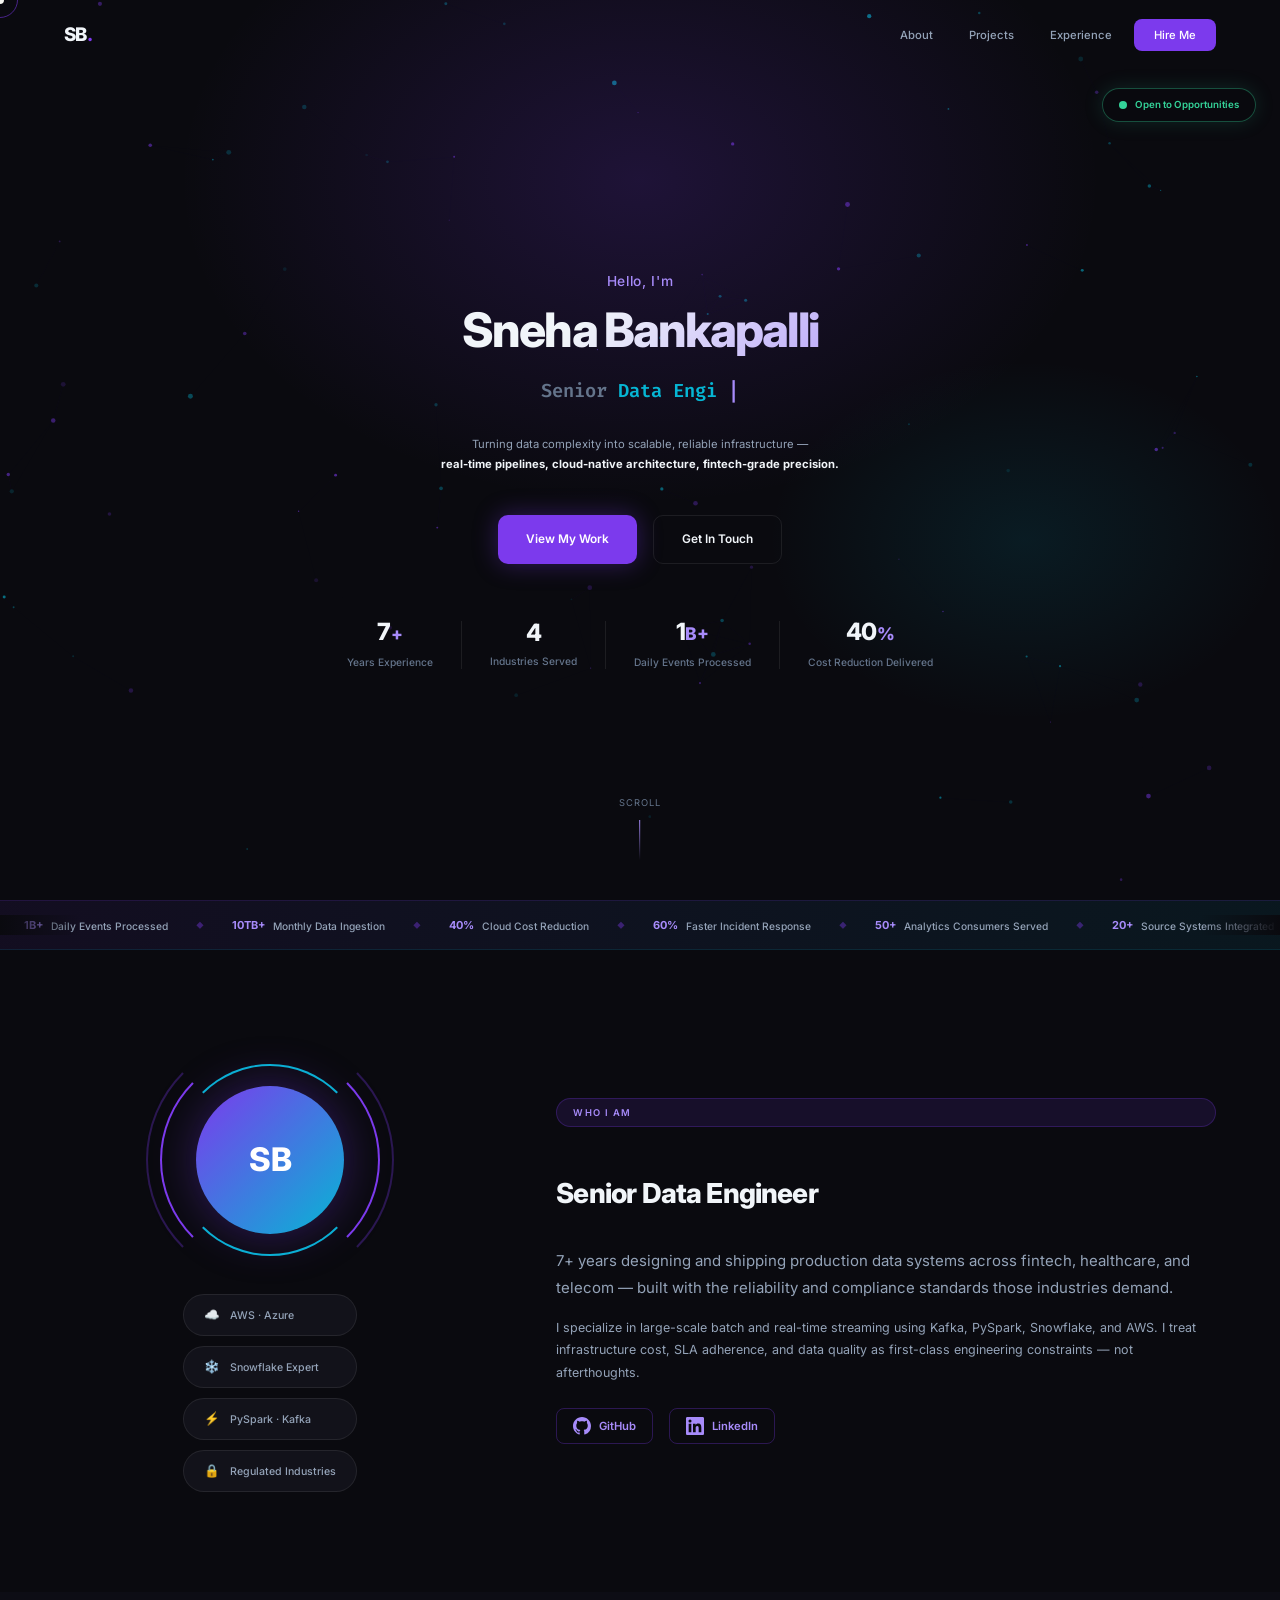
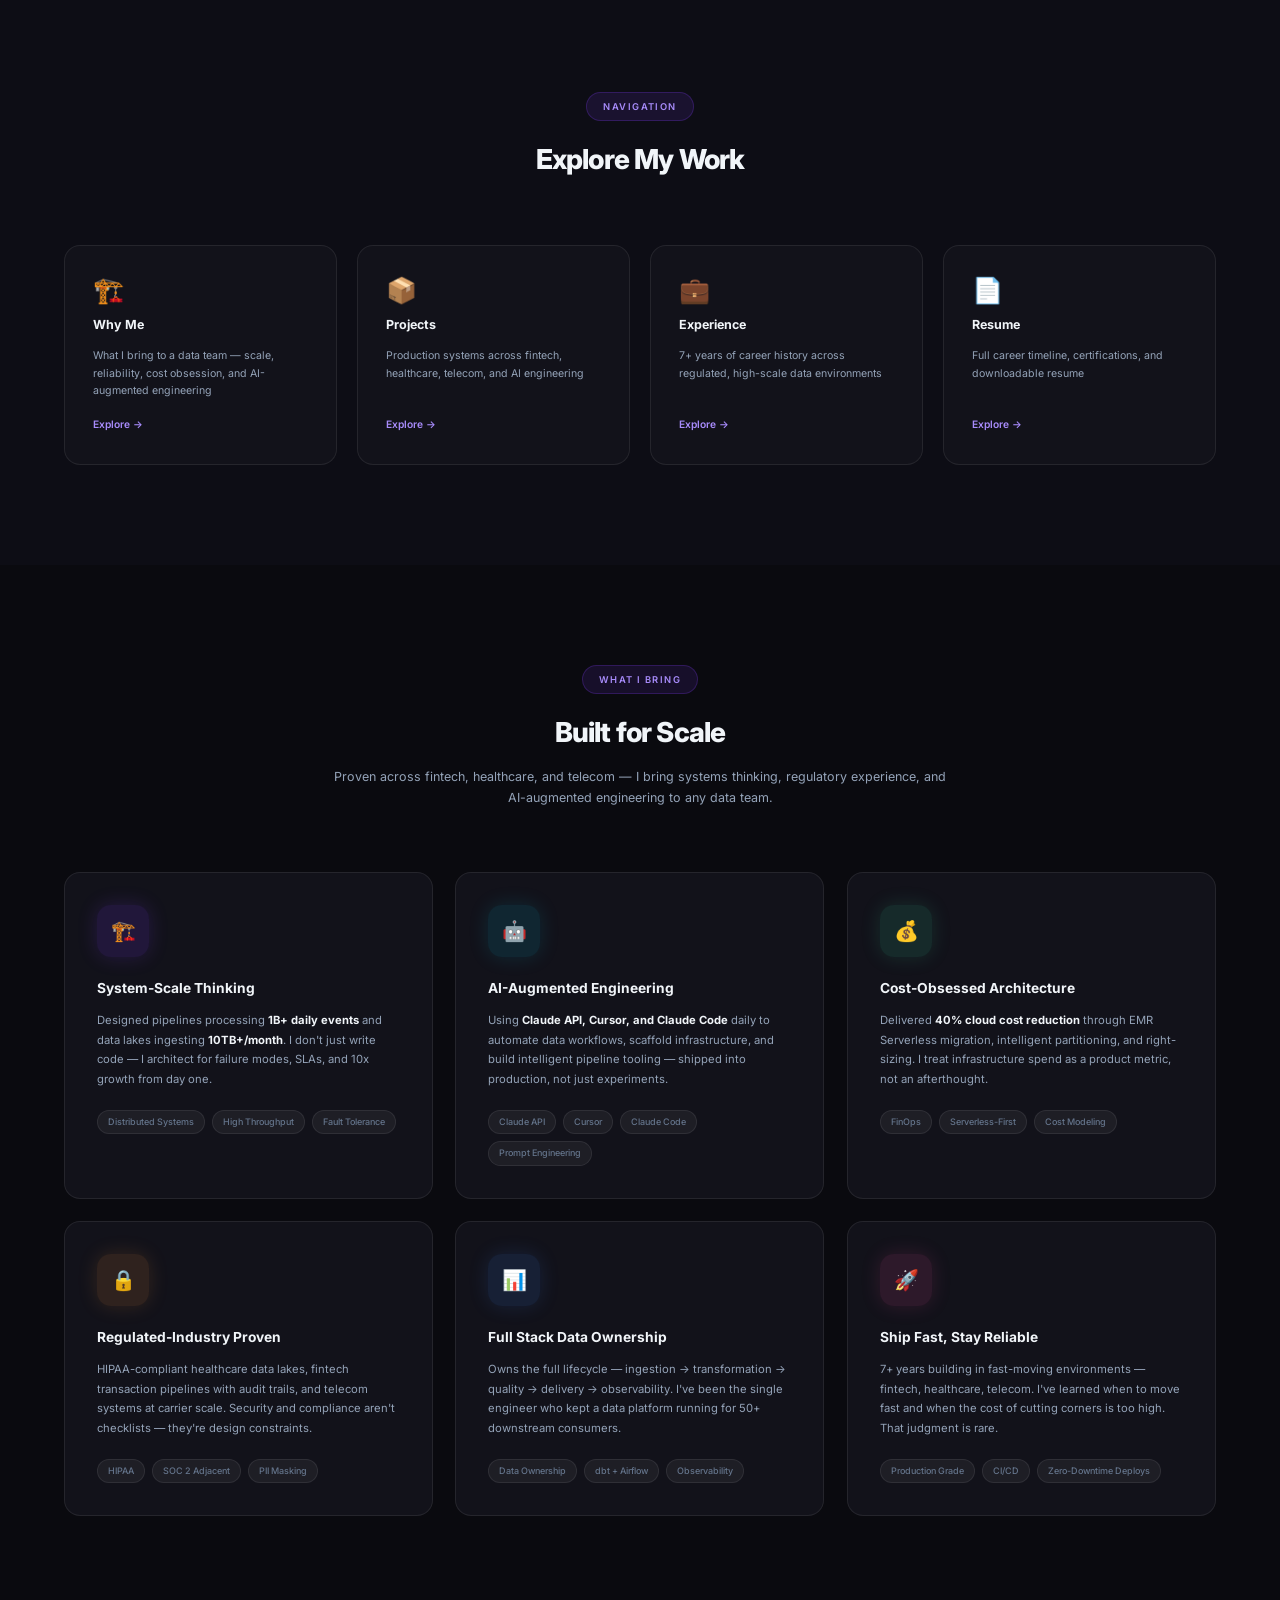
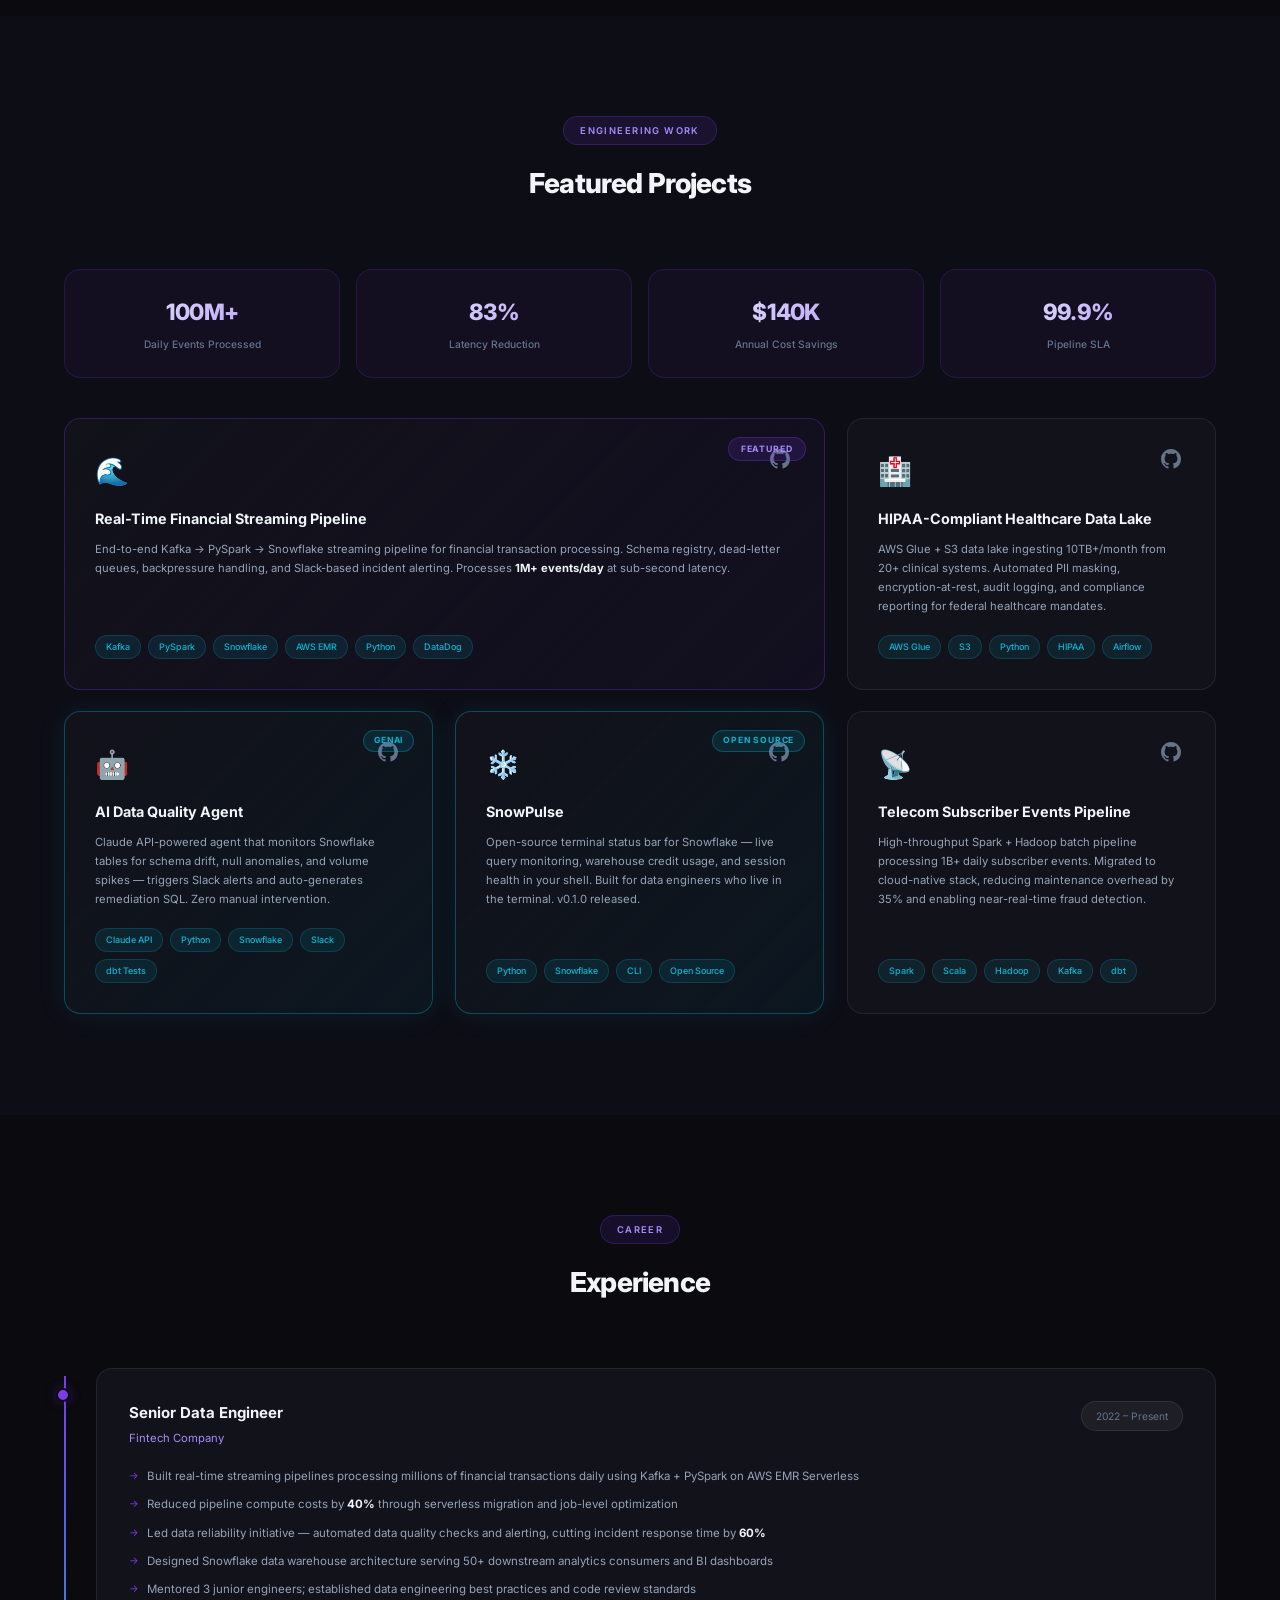
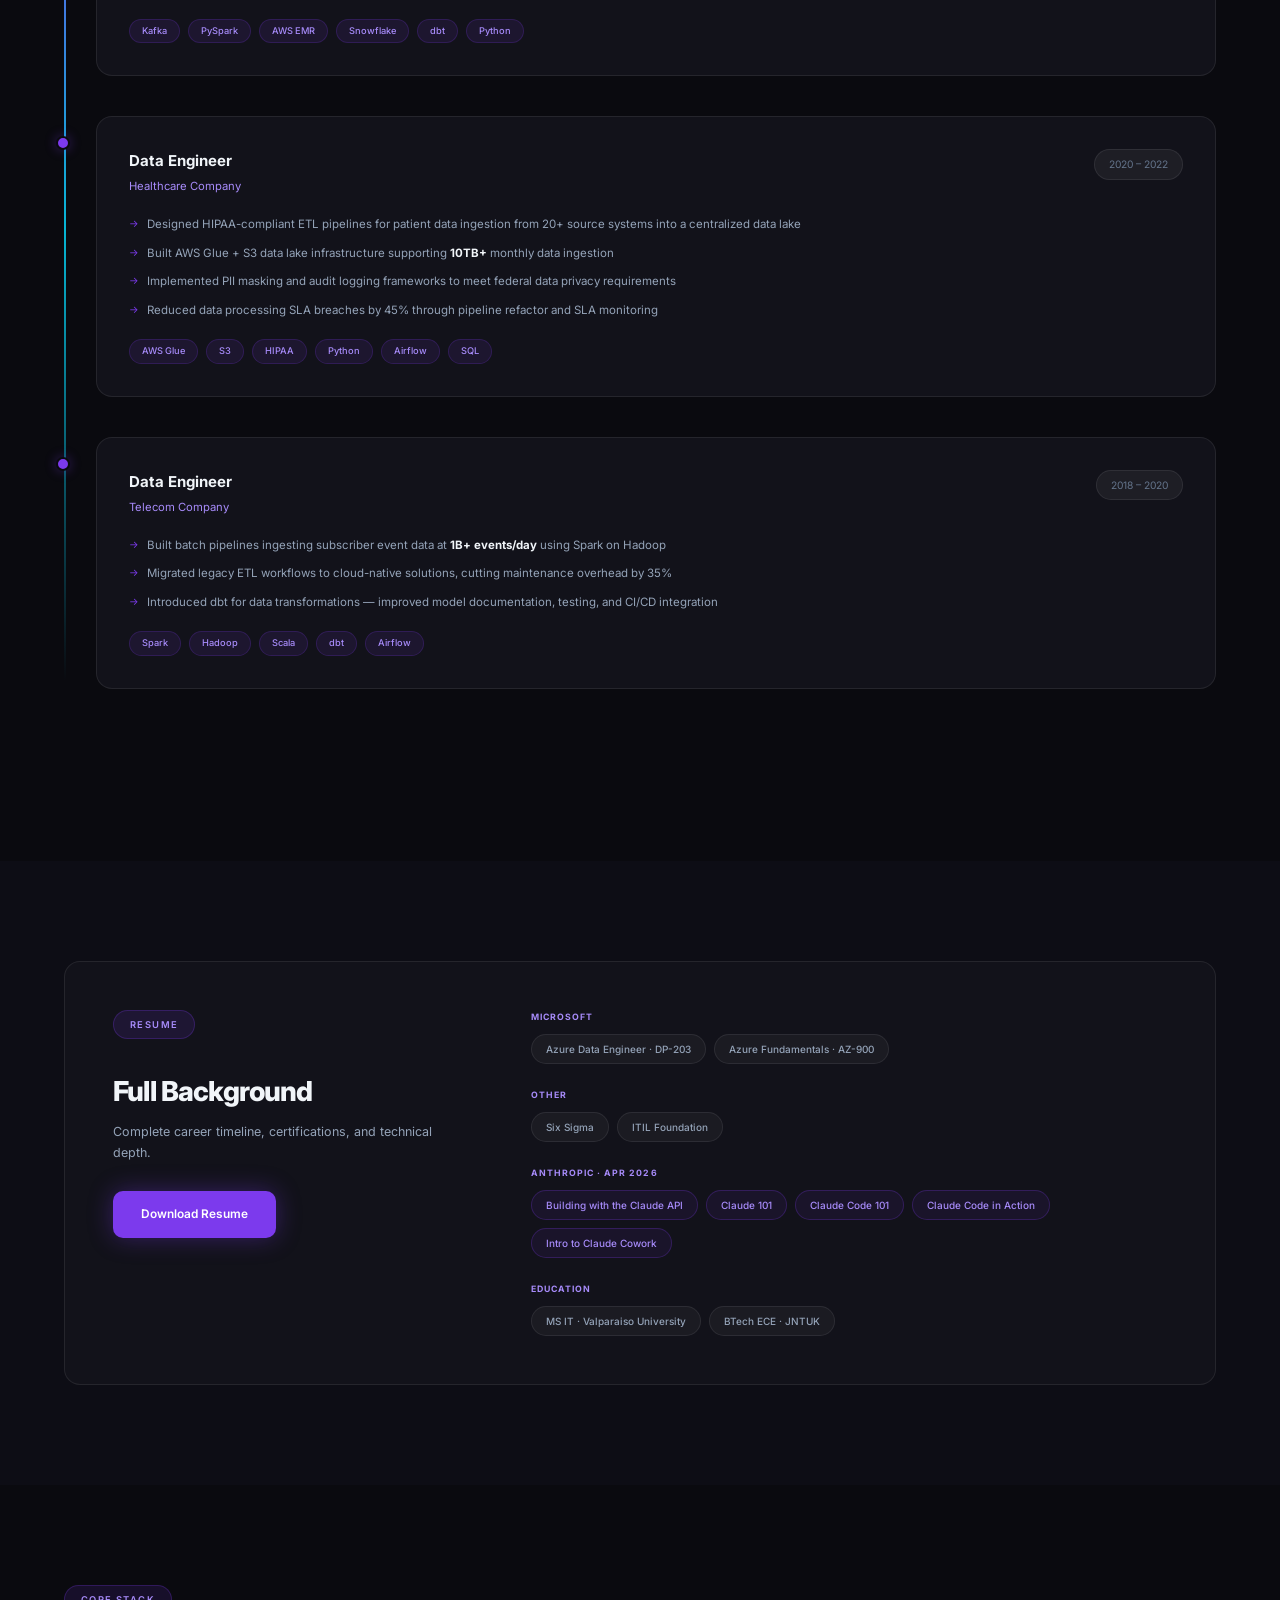
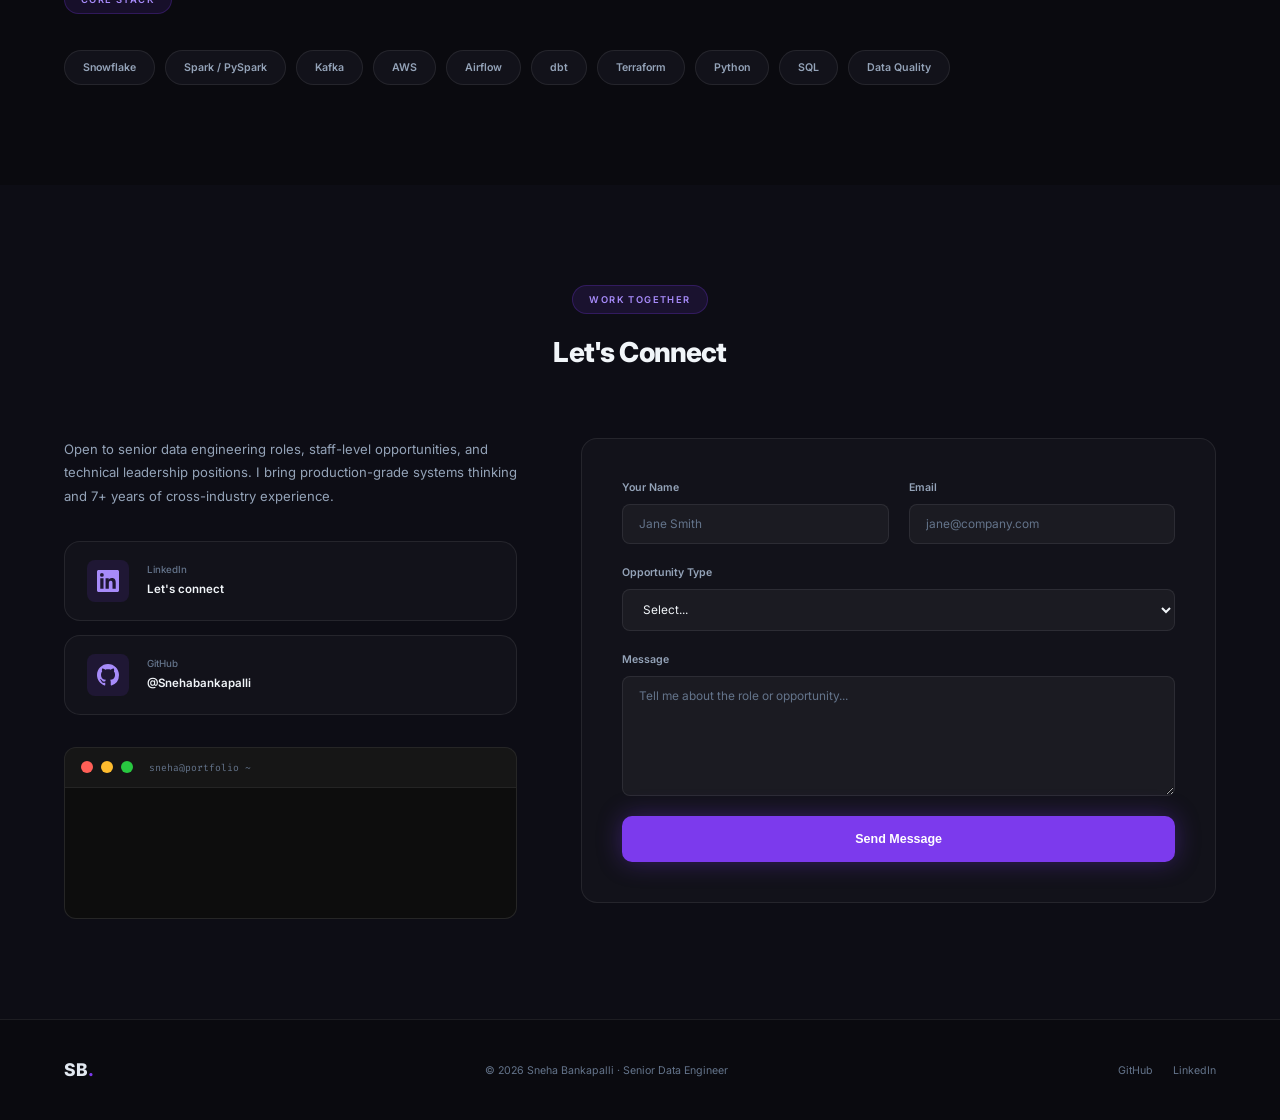
==== commit b1a93be6: "feat: add highlight bar, GenAI badge, and SnowPulse project - Highlight bar (4 stats: 100M+ events, " ====
--- a/index.html
+++ b/index.html
@@ -269,6 +269,26 @@
         <span class="section-tag">Engineering Work</span>
         <h2 class="section-title">Featured Projects</h2>
       </div>
+
+      <div class="highlight-bar" data-aos="fade-up">
+        <div class="highlight-item">
+          <h3>100M+</h3>
+          <p>Daily Events Processed</p>
+        </div>
+        <div class="highlight-item">
+          <h3>83%</h3>
+          <p>Latency Reduction</p>
+        </div>
+        <div class="highlight-item">
+          <h3>$140K</h3>
+          <p>Annual Cost Savings</p>
+        </div>
+        <div class="highlight-item">
+          <h3>99.9%</h3>
+          <p>Pipeline SLA</p>
+        </div>
+      </div>
+
       <div class="projects-grid">
 
         <div class="project-card featured tilt-card" data-aos="fade-up">
@@ -304,7 +324,8 @@
           </div>
         </div>
 
-        <div class="project-card tilt-card" data-aos="fade-up" data-aos-delay="150">
+        <div class="project-card genai-featured tilt-card" data-aos="fade-up" data-aos-delay="150">
+          <span class="genai-badge">GenAI</span>
           <div class="project-header">
             <span class="project-icon">🤖</span>
             <div class="project-links">
@@ -320,7 +341,24 @@
           </div>
         </div>
 
-        <div class="project-card tilt-card" data-aos="fade-up" data-aos-delay="200">
+        <div class="project-card genai-featured tilt-card" data-aos="fade-up" data-aos-delay="200">
+          <span class="genai-badge">Open Source</span>
+          <div class="project-header">
+            <span class="project-icon">❄️</span>
+            <div class="project-links">
+              <a href="https://github.com/Snehabankapalli/SnowPulse" target="_blank" rel="noopener" aria-label="GitHub">
+                <svg width="20" height="20" viewBox="0 0 24 24" fill="currentColor"><path d="M12 0C5.37 0 0 5.37 0 12c0 5.31 3.435 9.795 8.205 11.385.6.105.825-.255.825-.57 0-.285-.015-1.23-.015-2.235-3.015.555-3.795-.735-4.035-1.41-.135-.345-.72-1.41-1.23-1.695-.42-.225-1.02-.78-.015-.795.945-.015 1.62.87 1.845 1.23 1.08 1.815 2.805 1.305 3.495.99.105-.78.42-1.305.765-1.605-2.67-.3-5.46-1.335-5.46-5.925 0-1.305.465-2.385 1.23-3.225-.12-.3-.54-1.53.12-3.18 0 0 1.005-.315 3.3 1.23.96-.27 1.98-.405 3-.405s2.04.135 3 .405c2.295-1.56 3.3-1.23 3.3-1.23.66 1.65.24 2.88.12 3.18.765.84 1.23 1.905 1.23 3.225 0 4.605-2.805 5.625-5.475 5.925.435.375.81 1.095.81 2.22 0 1.605-.015 2.895-.015 3.3 0 .315.225.69.825.57A12.02 12.02 0 0 0 24 12c0-6.63-5.37-12-12-12z"/></svg>
+              </a>
+            </div>
+          </div>
+          <h3>SnowPulse</h3>
+          <p>Open-source terminal status bar for Snowflake — live query monitoring, warehouse credit usage, and session health in your shell. Built for data engineers who live in the terminal. v0.1.0 released.</p>
+          <div class="project-tech">
+            <span>Python</span><span>Snowflake</span><span>CLI</span><span>Open Source</span>
+          </div>
+        </div>
+
+        <div class="project-card tilt-card" data-aos="fade-up" data-aos-delay="250">
           <div class="project-header">
             <span class="project-icon">📡</span>
             <div class="project-links">
--- a/style.css
+++ b/style.css
@@ -1481,6 +1481,51 @@
 }
 
 /* ============================================================
+   HIGHLIGHT BAR — PROJECT STATS
+   ============================================================ */
+.highlight-bar {
+  display: grid;
+  grid-template-columns: repeat(4, 1fr);
+  gap: 16px;
+  margin: 0 0 40px;
+}
+.highlight-item {
+  padding: 24px 20px;
+  border-radius: var(--radius);
+  background: rgba(124,58,237,0.06);
+  border: 1px solid rgba(124,58,237,0.18);
+  text-align: center;
+  transition: border-color 0.3s, box-shadow 0.3s;
+}
+.highlight-item:hover {
+  border-color: rgba(124,58,237,0.35);
+  box-shadow: 0 0 24px rgba(124,58,237,0.12);
+}
+.highlight-item h3 {
+  margin: 0 0 6px;
+  font-size: 1.8rem;
+  font-weight: 800;
+  letter-spacing: -0.03em;
+  color: var(--text-primary);
+  background: linear-gradient(135deg, var(--text-primary), var(--accent-light));
+  -webkit-background-clip: text;
+  -webkit-text-fill-color: transparent;
+  background-clip: text;
+}
+.highlight-item p {
+  margin: 0;
+  font-size: 0.82rem;
+  color: var(--text-muted);
+  font-weight: 500;
+}
+@media (max-width: 768px) {
+  .highlight-bar { grid-template-columns: repeat(2, 1fr); }
+}
+@media (max-width: 480px) {
+  .highlight-bar { grid-template-columns: 1fr 1fr; }
+}
+
+/* ============================================================
    EXPLORE MY WORK — NAV CARDS
    ============================================================ */
 .explore-grid {
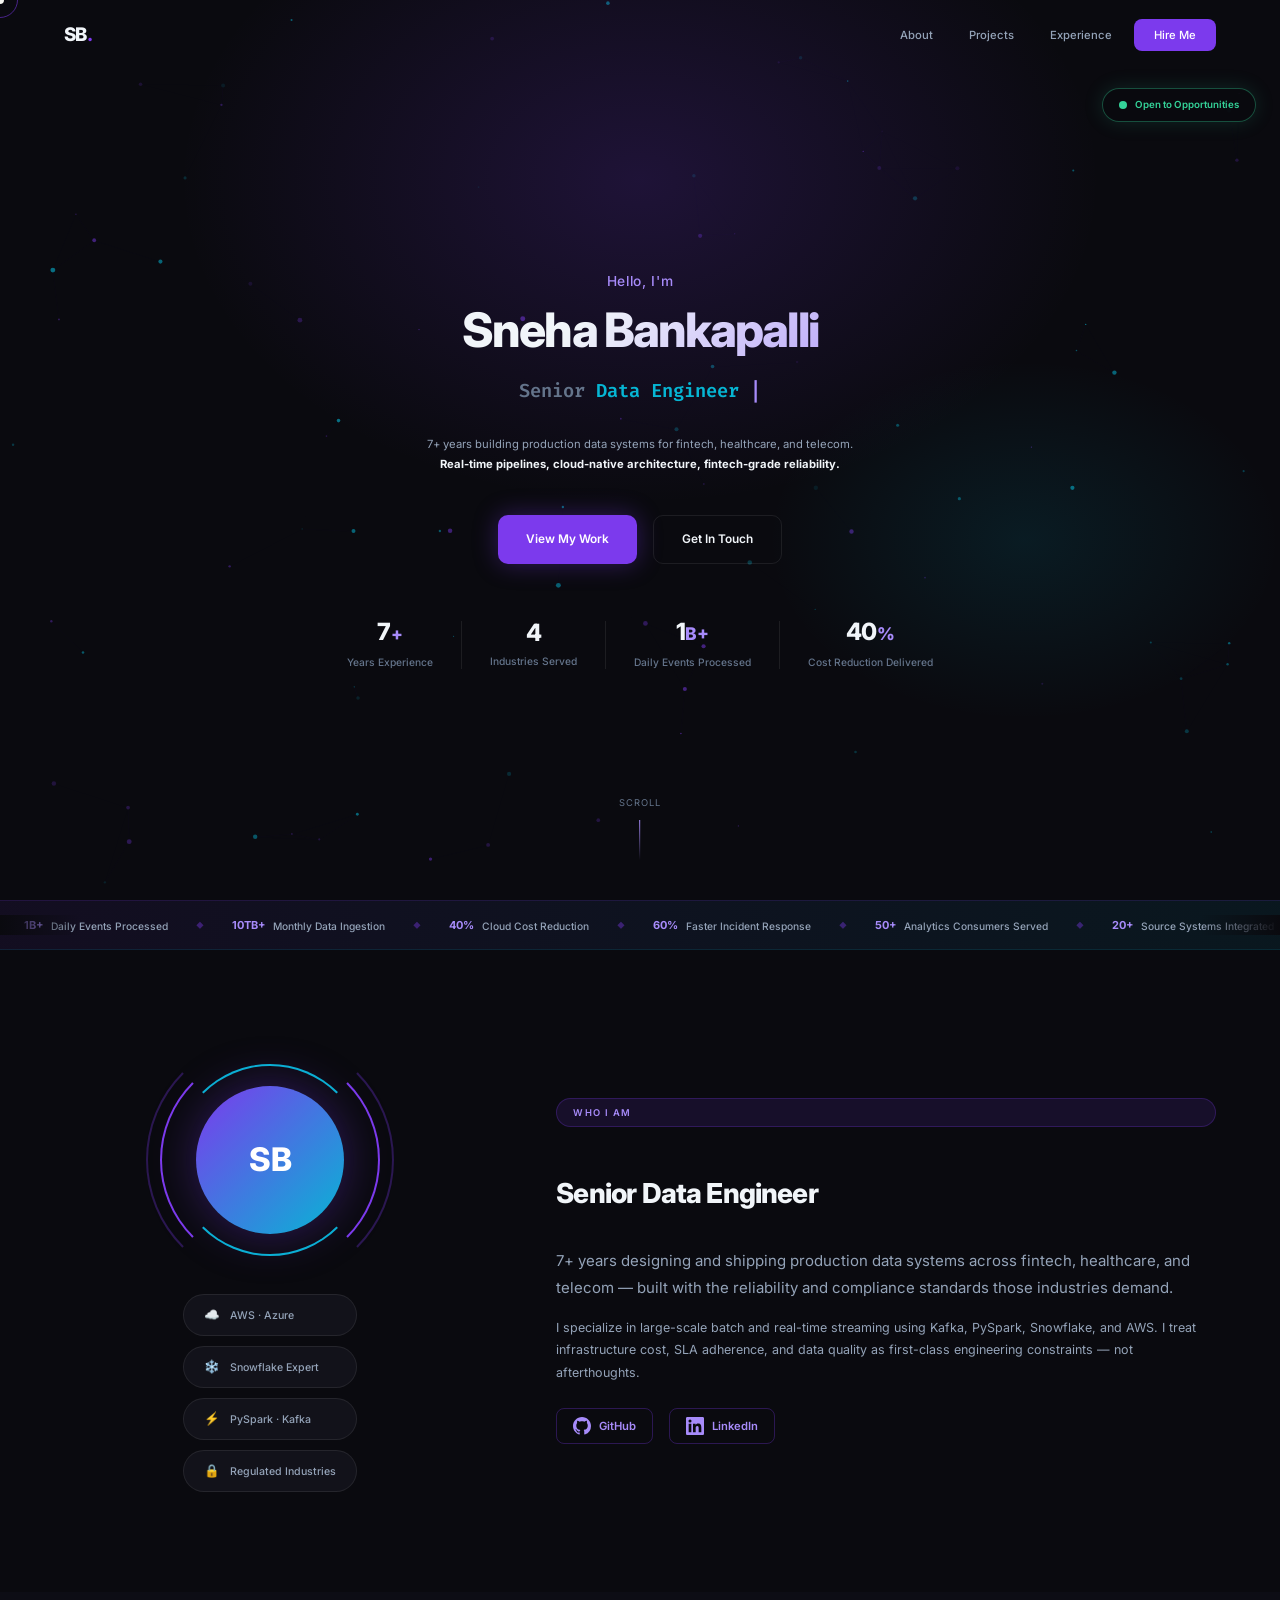
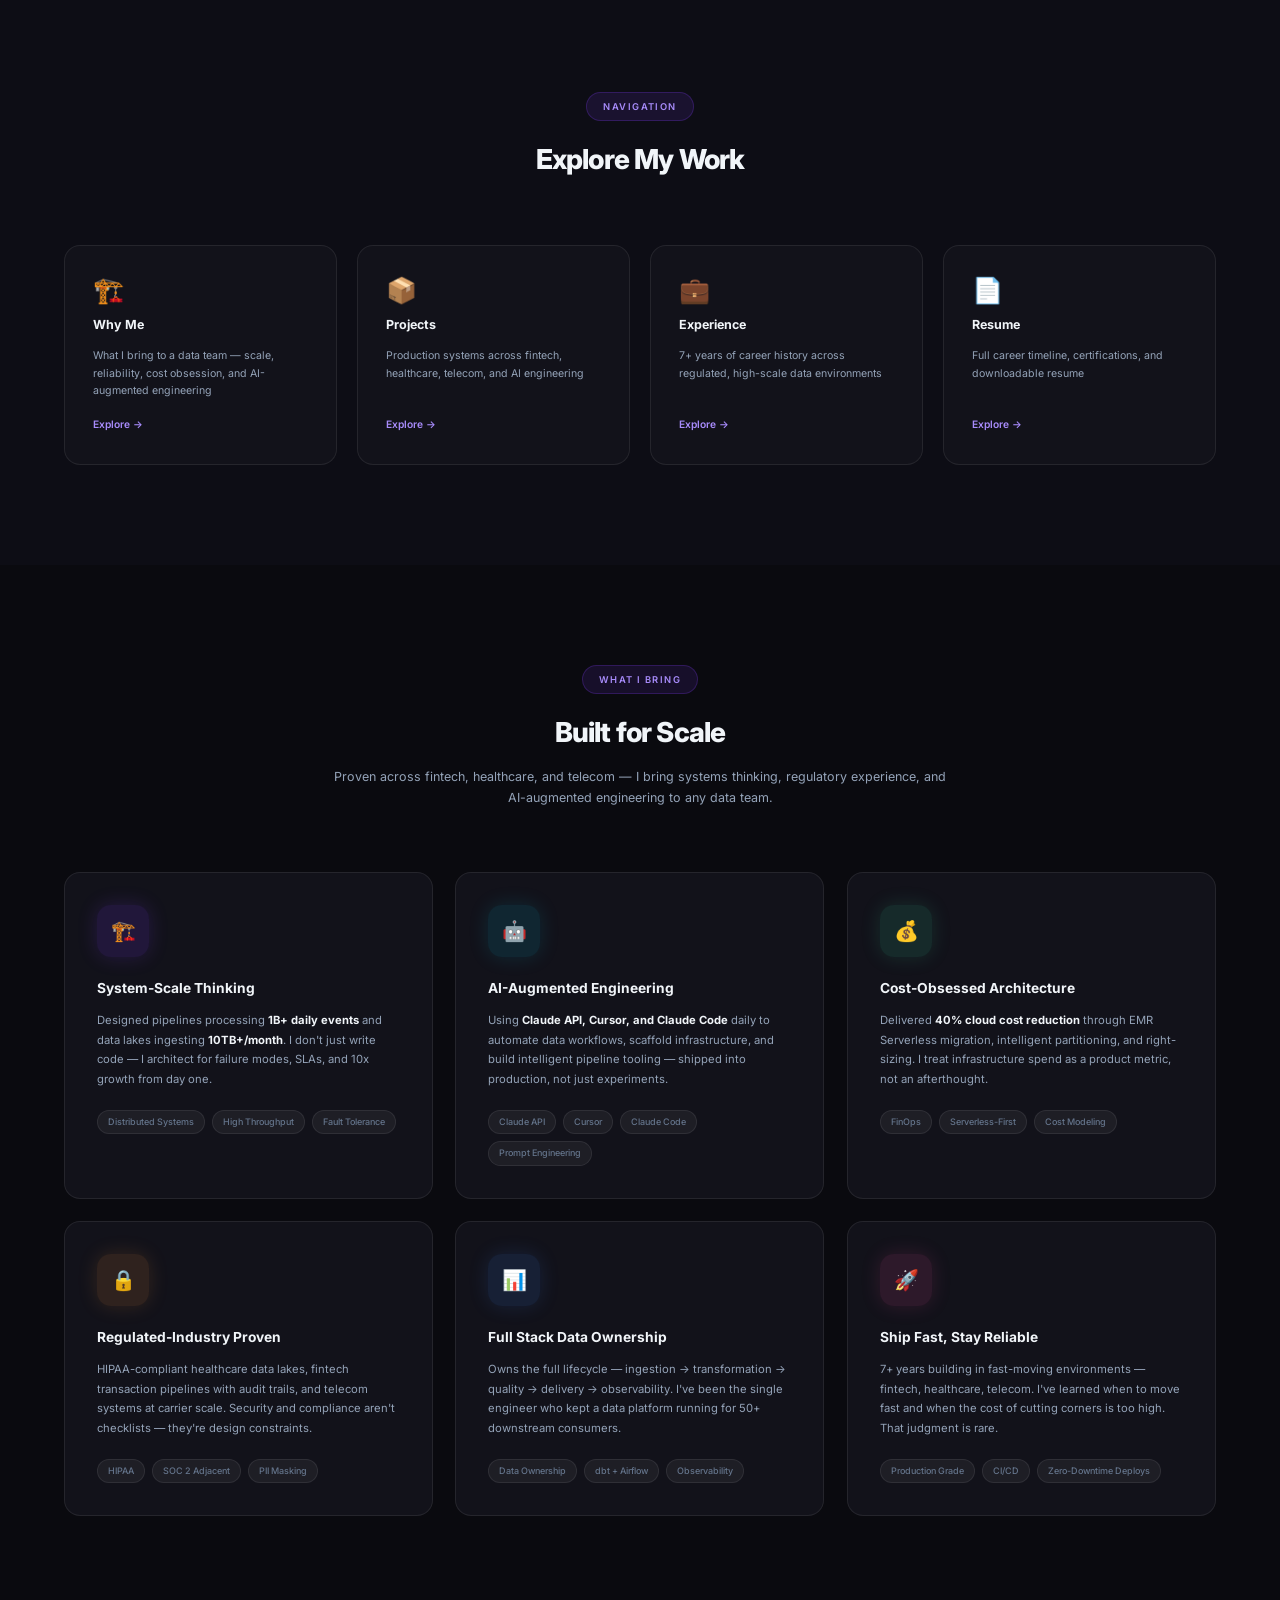
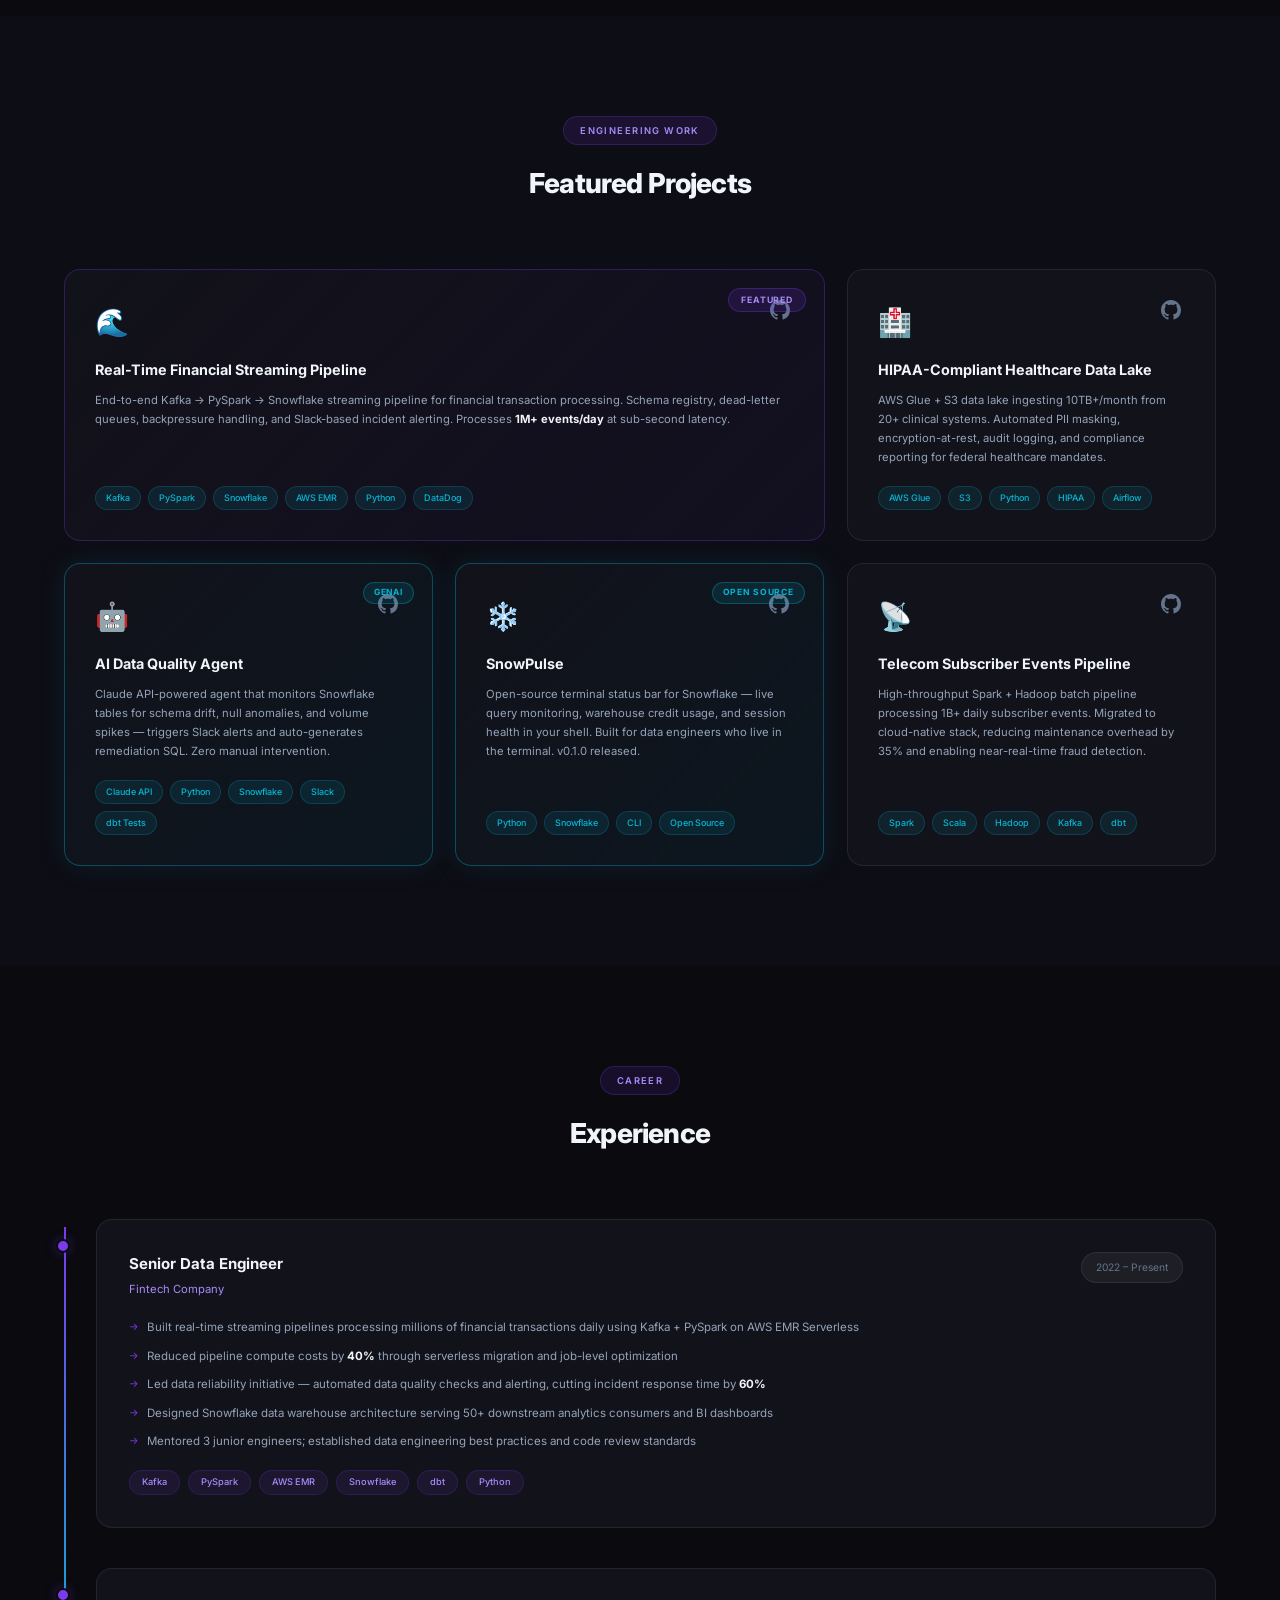
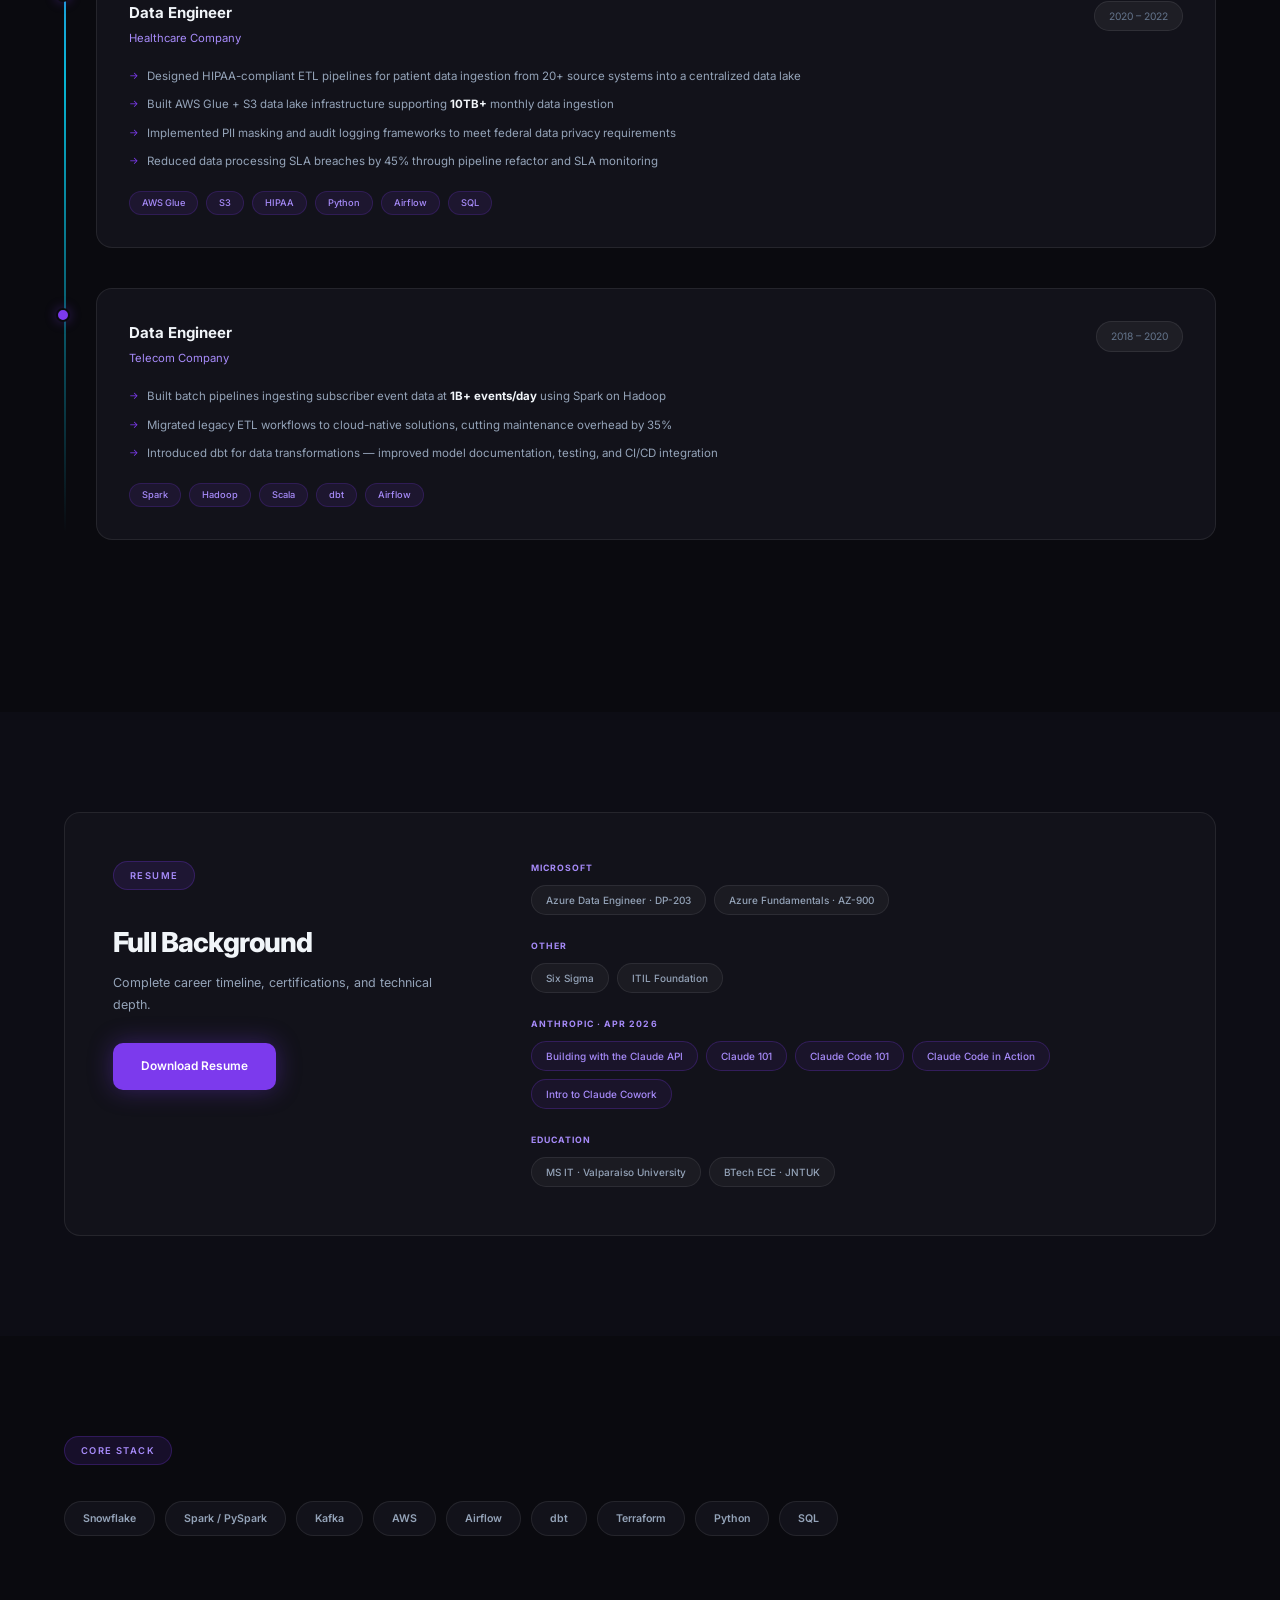
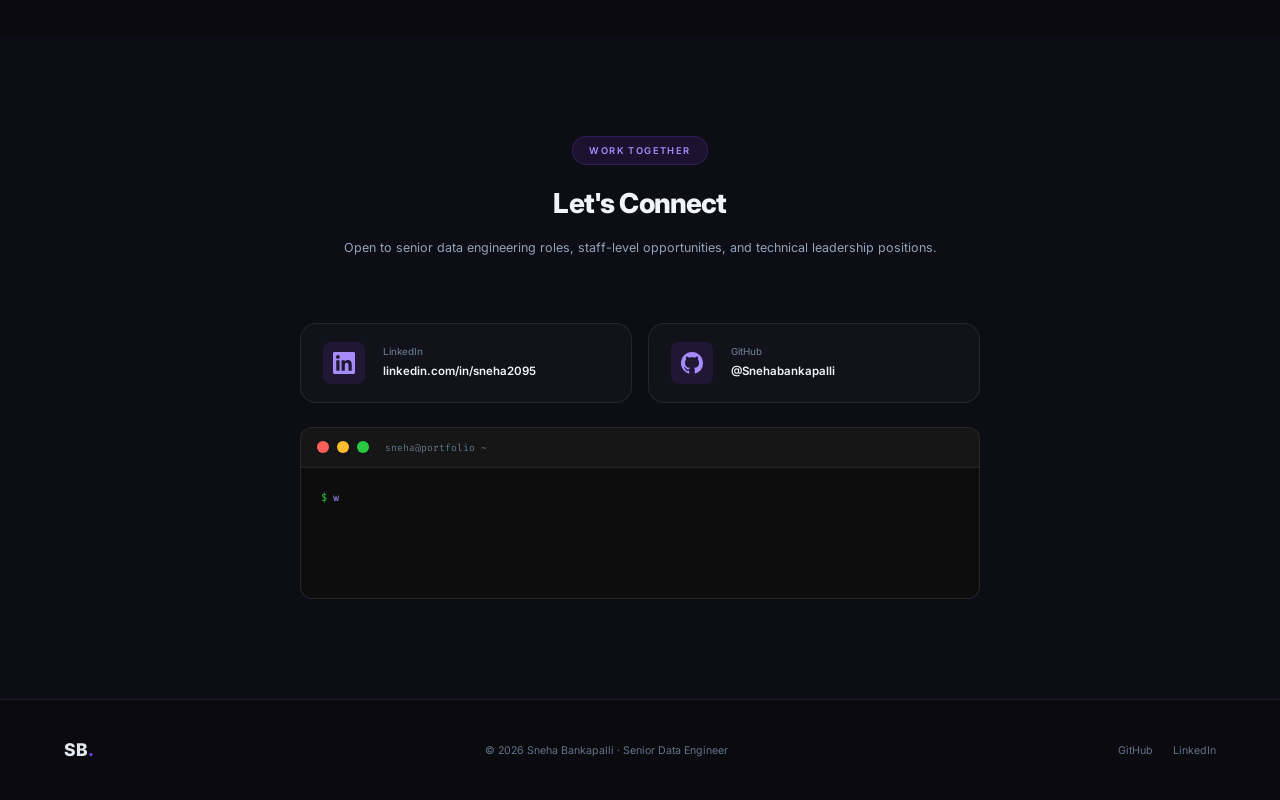
==== commit 27a5b8c6: "fix: clean up portfolio polish pass - Remove fabricated highlight bar stats - Trim Core Stack to 9 i" ====
--- a/index.html
+++ b/index.html
@@ -67,8 +67,8 @@
         <span class="cursor">|</span>
       </div>
       <p class="hero-tagline" data-aos="fade-up" data-aos-delay="300">
-        Turning data complexity into scalable, reliable infrastructure —<br />
-        <strong>real-time pipelines, cloud-native architecture, fintech-grade precision.</strong>
+        7+ years building production data systems for fintech, healthcare, and telecom.<br />
+        <strong>Real-time pipelines, cloud-native architecture, fintech-grade reliability.</strong>
       </p>
       <div class="hero-actions" data-aos="fade-up" data-aos-delay="400">
         <a href="#projects" class="btn btn-primary magnetic">View My Work</a>
@@ -270,25 +270,6 @@
         <h2 class="section-title">Featured Projects</h2>
       </div>
 
-      <div class="highlight-bar" data-aos="fade-up">
-        <div class="highlight-item">
-          <h3>100M+</h3>
-          <p>Daily Events Processed</p>
-        </div>
-        <div class="highlight-item">
-          <h3>83%</h3>
-          <p>Latency Reduction</p>
-        </div>
-        <div class="highlight-item">
-          <h3>$140K</h3>
-          <p>Annual Cost Savings</p>
-        </div>
-        <div class="highlight-item">
-          <h3>99.9%</h3>
-          <p>Pipeline SLA</p>
-        </div>
-      </div>
-
       <div class="projects-grid">
 
         <div class="project-card featured tilt-card" data-aos="fade-up">
@@ -522,7 +503,6 @@
         <span>Terraform</span>
         <span>Python</span>
         <span>SQL</span>
-        <span>Data Quality</span>
       </div>
     </div>
   </section>
@@ -533,72 +513,37 @@
       <div class="section-header" data-aos="fade-up">
         <span class="section-tag">Work Together</span>
         <h2 class="section-title">Let's Connect</h2>
-      </div>
-      <div class="contact-grid">
-        <div class="contact-info" data-aos="fade-right">
-          <p class="contact-lead">
-            Open to senior data engineering roles, staff-level opportunities, and technical leadership positions.
-            I bring production-grade systems thinking and 7+ years of cross-industry experience.
-          </p>
-          <div class="contact-items">
-            <a href="https://www.linkedin.com/in/sneha2095/" target="_blank" rel="noopener" class="contact-item">
-              <div class="contact-item-icon">
-                <svg width="22" height="22" viewBox="0 0 24 24" fill="currentColor"><path d="M20.447 20.452h-3.554v-5.569c0-1.328-.027-3.037-1.852-3.037-1.853 0-2.136 1.445-2.136 2.939v5.667H9.351V9h3.414v1.561h.046c.477-.9 1.637-1.85 3.37-1.85 3.601 0 4.267 2.37 4.267 5.455v6.286zM5.337 7.433a2.062 2.062 0 0 1-2.063-2.065 2.064 2.064 0 1 1 2.063 2.065zm1.782 13.019H3.555V9h3.564v11.452zM22.225 0H1.771C.792 0 0 .774 0 1.729v20.542C0 23.227.792 24 1.771 24h20.451C23.2 24 24 23.227 24 22.271V1.729C24 .774 23.2 0 22.222 0h.003z"/></svg>
-              </div>
-              <div>
-                <span class="contact-label">LinkedIn</span>
-                <span class="contact-value">Let's connect</span>
-              </div>
-            </a>
-            <a href="https://github.com/Snehabankapalli" target="_blank" rel="noopener" class="contact-item">
-              <div class="contact-item-icon">
-                <svg width="22" height="22" viewBox="0 0 24 24" fill="currentColor"><path d="M12 0C5.37 0 0 5.37 0 12c0 5.31 3.435 9.795 8.205 11.385.6.105.825-.255.825-.57 0-.285-.015-1.23-.015-2.235-3.015.555-3.795-.735-4.035-1.41-.135-.345-.72-1.41-1.23-1.695-.42-.225-1.02-.78-.015-.795.945-.015 1.62.87 1.845 1.23 1.08 1.815 2.805 1.305 3.495.99.105-.78.42-1.305.765-1.605-2.67-.3-5.46-1.335-5.46-5.925 0-1.305.465-2.385 1.23-3.225-.12-.3-.54-1.53.12-3.18 0 0 1.005-.315 3.3 1.23.96-.27 1.98-.405 3-.405s2.04.135 3 .405c2.295-1.56 3.3-1.23 3.3-1.23.66 1.65.24 2.88.12 3.18.765.84 1.23 1.905 1.23 3.225 0 4.605-2.805 5.625-5.475 5.925.435.375.81 1.095.81 2.22 0 1.605-.015 2.895-.015 3.3 0 .315.225.69.825.57A12.02 12.02 0 0 0 24 12c0-6.63-5.37-12-12-12z"/></svg>
-              </div>
-              <div>
-                <span class="contact-label">GitHub</span>
-                <span class="contact-value">@Snehabankapalli</span>
-              </div>
-            </a>
-          </div>
-          <div class="terminal-card" data-aos="fade-up">
-            <div class="terminal-header">
-              <span class="t-dot t-red"></span>
-              <span class="t-dot t-yellow"></span>
-              <span class="t-dot t-green"></span>
-              <span class="t-title">sneha@portfolio ~ </span>
-            </div>
-            <div class="terminal-body" id="terminalBody"></div>
-          </div>
-        </div>
-        <div class="contact-form-wrapper" data-aos="fade-left">
-          <form class="contact-form" id="contactForm">
-            <div class="form-row">
-              <div class="form-group">
-                <label for="name">Your Name</label>
-                <input type="text" id="name" name="name" placeholder="Jane Smith" required />
-              </div>
-              <div class="form-group">
-                <label for="email">Email</label>
-                <input type="email" id="email" name="email" placeholder="jane@company.com" required />
-              </div>
-            </div>
-            <div class="form-group">
-              <label for="subject">Opportunity Type</label>
-              <select id="subject" name="subject">
-                <option value="">Select...</option>
-                <option value="fulltime">Full-time Role</option>
-                <option value="contract">Contract / Staff Aug</option>
-                <option value="staff">Staff / Principal Engineer</option>
-                <option value="lead">Data Lead / Architect</option>
-                <option value="other">Other</option>
-              </select>
-            </div>
-            <div class="form-group">
-              <label for="message">Message</label>
-              <textarea id="message" name="message" rows="5" placeholder="Tell me about the role or opportunity..." required></textarea>
-            </div>
-            <button type="submit" class="btn btn-primary form-submit magnetic">Send Message</button>
-          </form>
+        <p class="section-subtitle">Open to senior data engineering roles, staff-level opportunities, and technical leadership positions.</p>
+      </div>
+      <div class="contact-simple" data-aos="fade-up">
+        <div class="contact-links-row">
+          <a href="https://www.linkedin.com/in/sneha2095/" target="_blank" rel="noopener" class="contact-item">
+            <div class="contact-item-icon">
+              <svg width="22" height="22" viewBox="0 0 24 24" fill="currentColor"><path d="M20.447 20.452h-3.554v-5.569c0-1.328-.027-3.037-1.852-3.037-1.853 0-2.136 1.445-2.136 2.939v5.667H9.351V9h3.414v1.561h.046c.477-.9 1.637-1.85 3.37-1.85 3.601 0 4.267 2.37 4.267 5.455v6.286zM5.337 7.433a2.062 2.062 0 0 1-2.063-2.065 2.064 2.064 0 1 1 2.063 2.065zm1.782 13.019H3.555V9h3.564v11.452zM22.225 0H1.771C.792 0 0 .774 0 1.729v20.542C0 23.227.792 24 1.771 24h20.451C23.2 24 24 23.227 24 22.271V1.729C24 .774 23.2 0 22.222 0h.003z"/></svg>
+            </div>
+            <div>
+              <span class="contact-label">LinkedIn</span>
+              <span class="contact-value">linkedin.com/in/sneha2095</span>
+            </div>
+          </a>
+          <a href="https://github.com/Snehabankapalli" target="_blank" rel="noopener" class="contact-item">
+            <div class="contact-item-icon">
+              <svg width="22" height="22" viewBox="0 0 24 24" fill="currentColor"><path d="M12 0C5.37 0 0 5.37 0 12c0 5.31 3.435 9.795 8.205 11.385.6.105.825-.255.825-.57 0-.285-.015-1.23-.015-2.235-3.015.555-3.795-.735-4.035-1.41-.135-.345-.72-1.41-1.23-1.695-.42-.225-1.02-.78-.015-.795.945-.015 1.62.87 1.845 1.23 1.08 1.815 2.805 1.305 3.495.99.105-.78.42-1.305.765-1.605-2.67-.3-5.46-1.335-5.46-5.925 0-1.305.465-2.385 1.23-3.225-.12-.3-.54-1.53.12-3.18 0 0 1.005-.315 3.3 1.23.96-.27 1.98-.405 3-.405s2.04.135 3 .405c2.295-1.56 3.3-1.23 3.3-1.23.66 1.65.24 2.88.12 3.18.765.84 1.23 1.905 1.23 3.225 0 4.605-2.805 5.625-5.475 5.925.435.375.81 1.095.81 2.22 0 1.605-.015 2.895-.015 3.3 0 .315.225.69.825.57A12.02 12.02 0 0 0 24 12c0-6.63-5.37-12-12-12z"/></svg>
+            </div>
+            <div>
+              <span class="contact-label">GitHub</span>
+              <span class="contact-value">@Snehabankapalli</span>
+            </div>
+          </a>
+        </div>
+        <div class="terminal-card" data-aos="fade-up" data-aos-delay="100">
+          <div class="terminal-header">
+            <span class="t-dot t-red"></span>
+            <span class="t-dot t-yellow"></span>
+            <span class="t-dot t-green"></span>
+            <span class="t-title">sneha@portfolio ~ </span>
+          </div>
+          <div class="terminal-body" id="terminalBody"></div>
         </div>
       </div>
     </div>
--- a/style.css
+++ b/style.css
@@ -693,6 +693,24 @@
 .contact-label { display: block; font-size: 0.78rem; color: var(--text-muted); font-weight: 500; margin-bottom: 2px; }
 .contact-value { font-size: 0.92rem; color: var(--text-primary); font-weight: 600; }
 
+/* Contact simplified layout */
+.contact-simple {
+  max-width: 680px;
+  margin: 0 auto;
+  display: flex;
+  flex-direction: column;
+  gap: 24px;
+}
+.contact-links-row {
+  display: flex;
+  gap: 16px;
+  flex-wrap: wrap;
+}
+.contact-links-row .contact-item {
+  flex: 1;
+  min-width: 220px;
+}
+
 /* Terminal */
 .terminal-card {
   background: #0d0d0d;
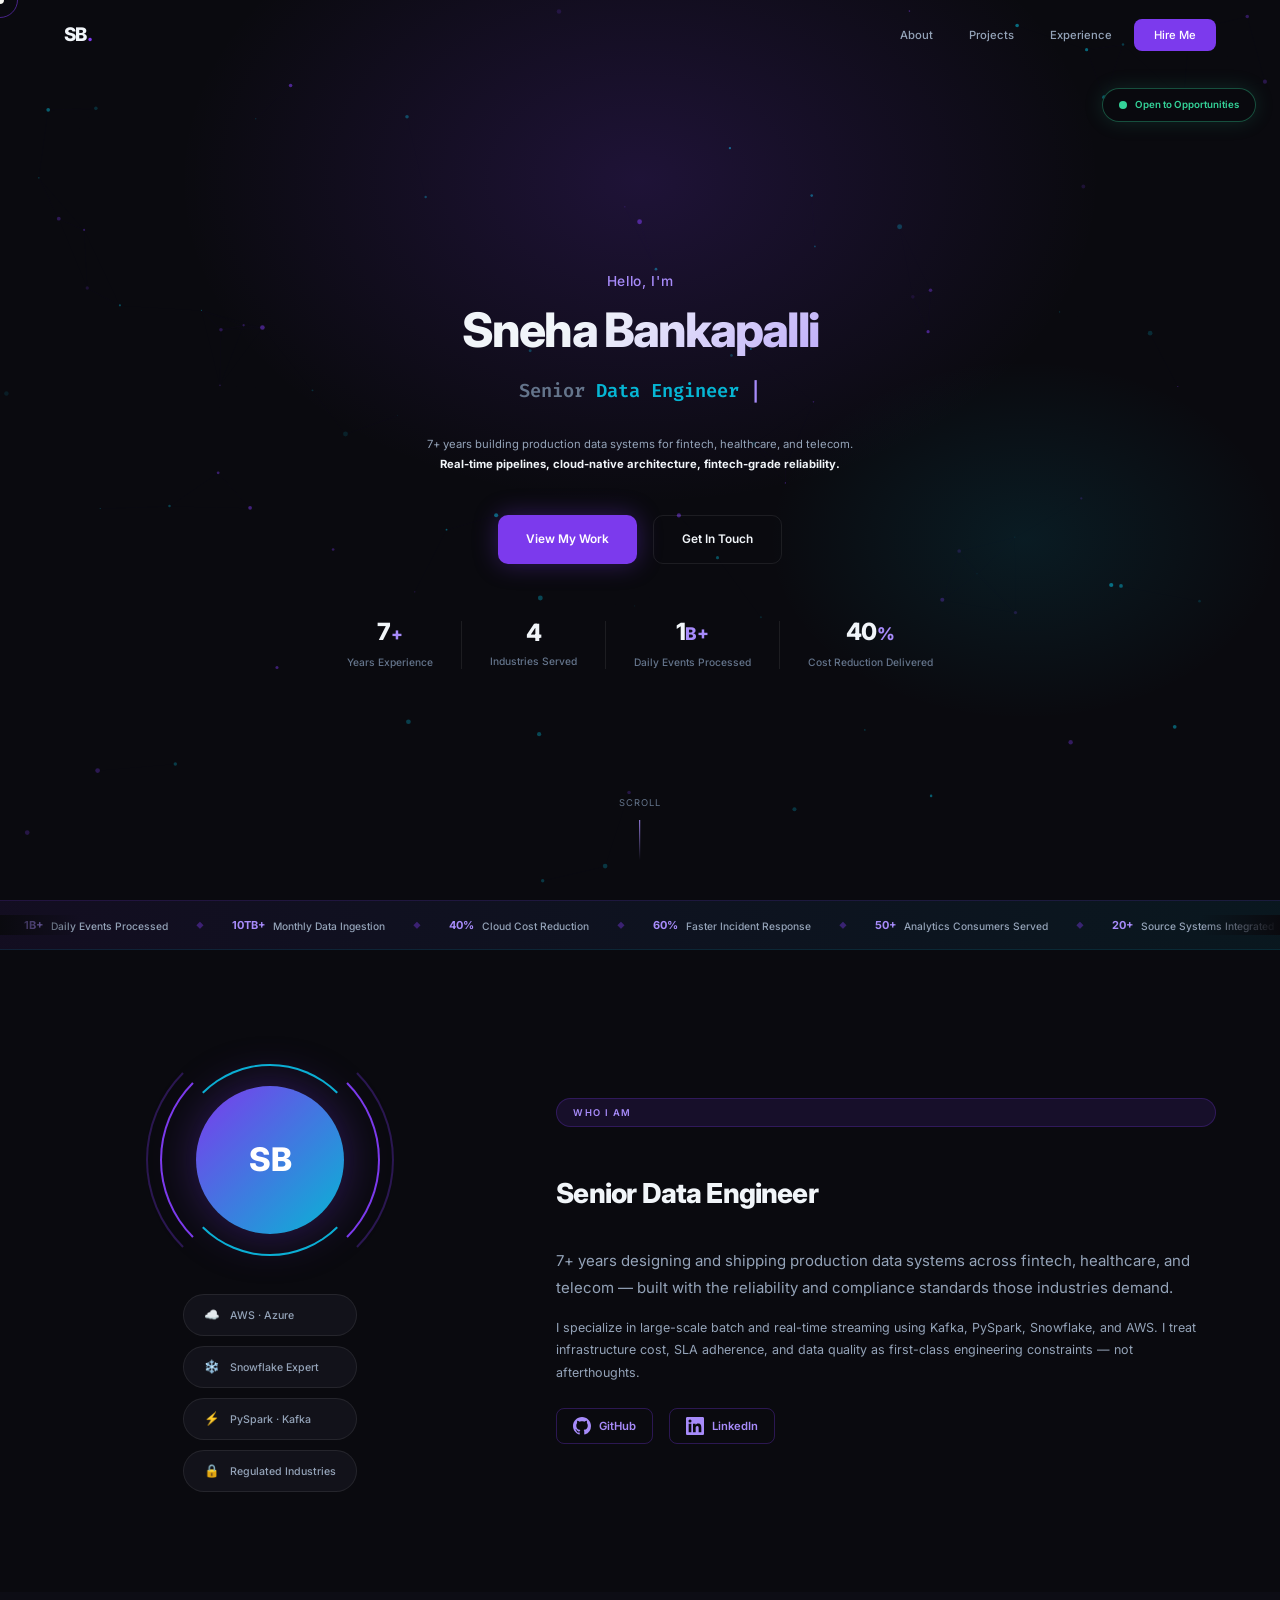
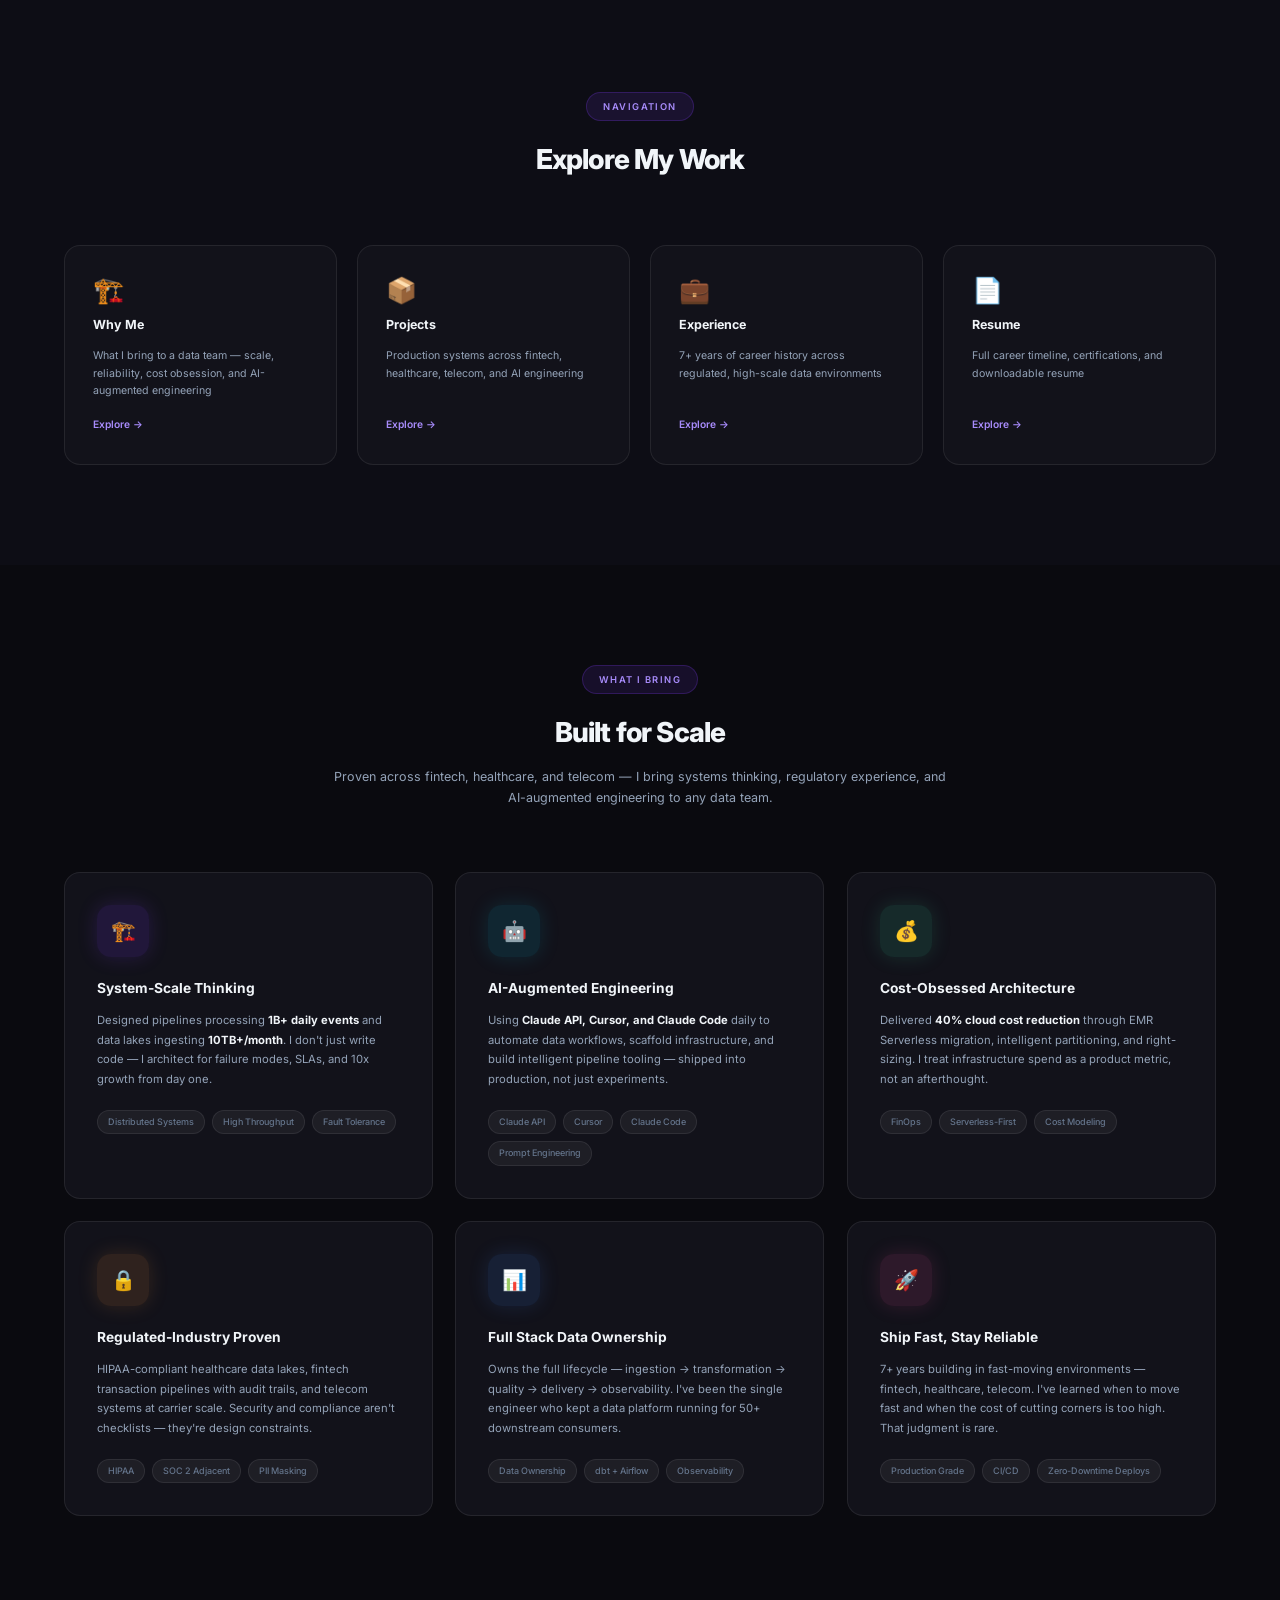
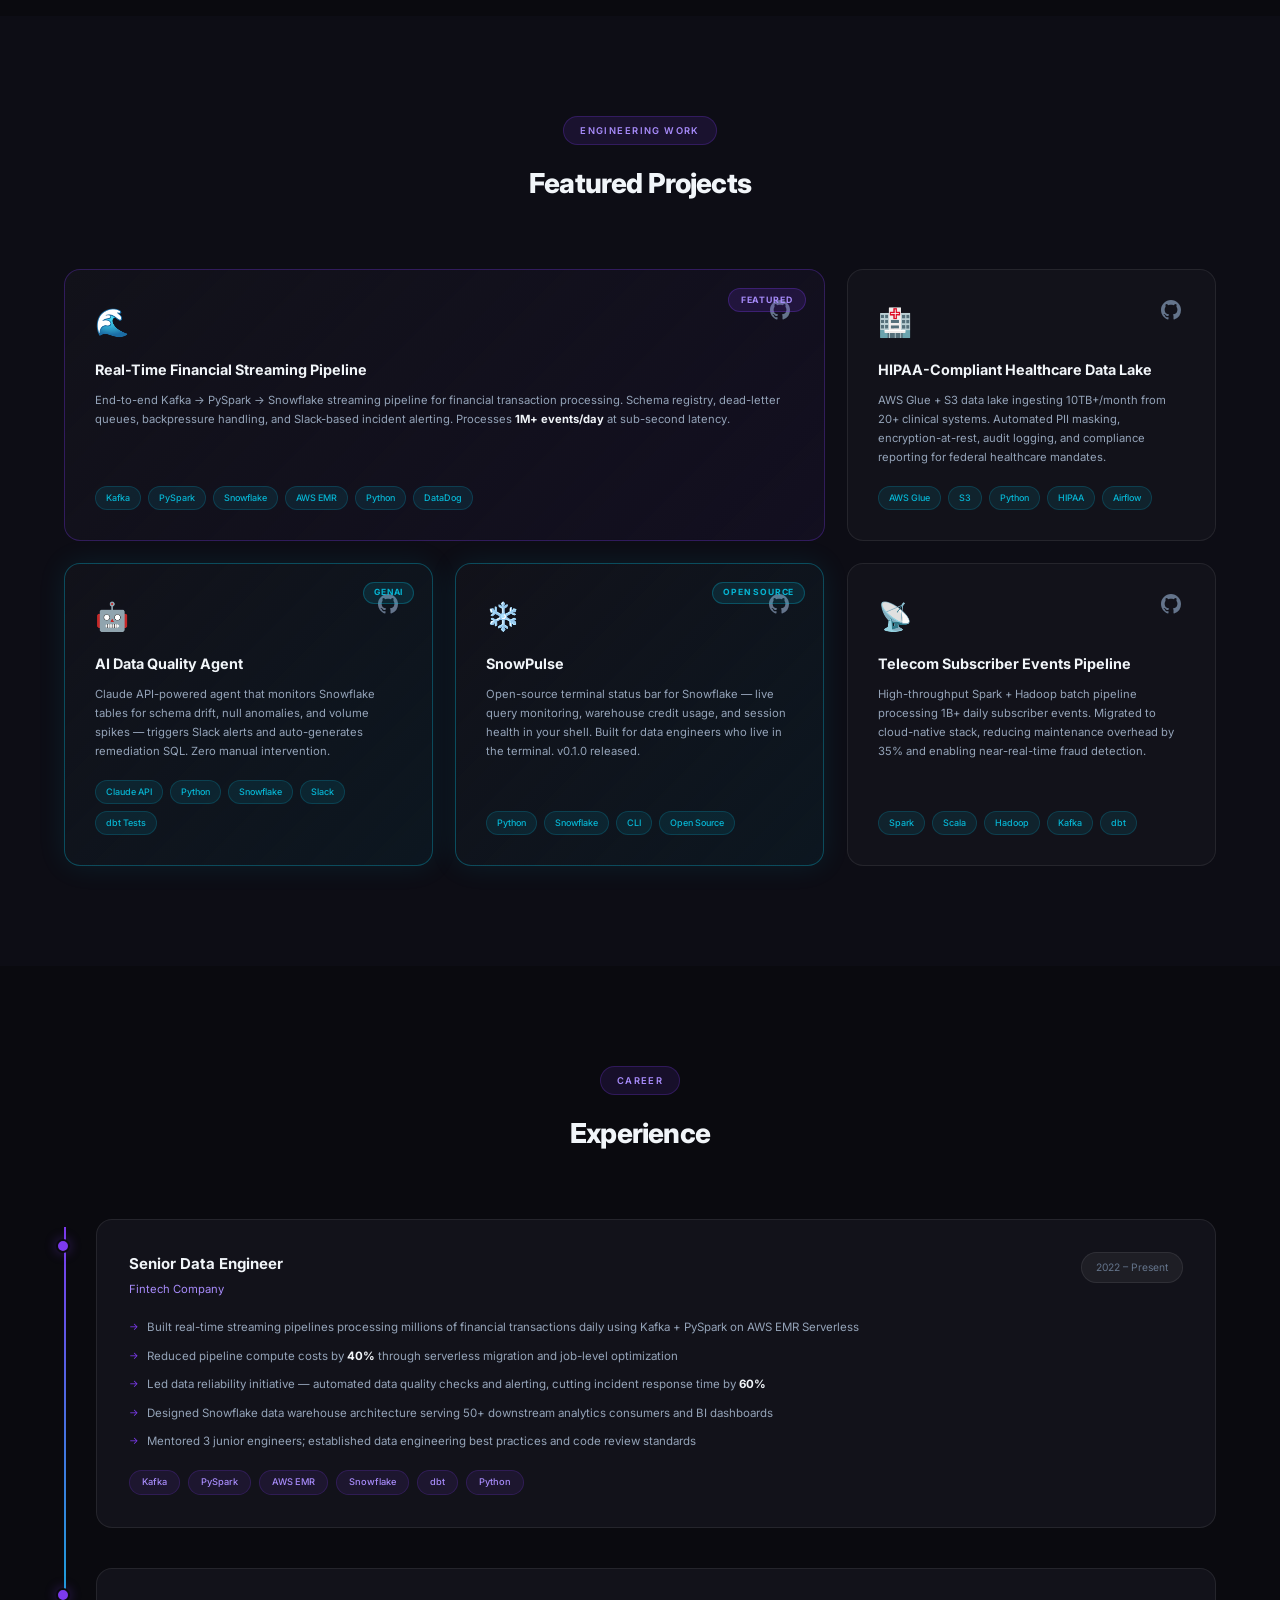
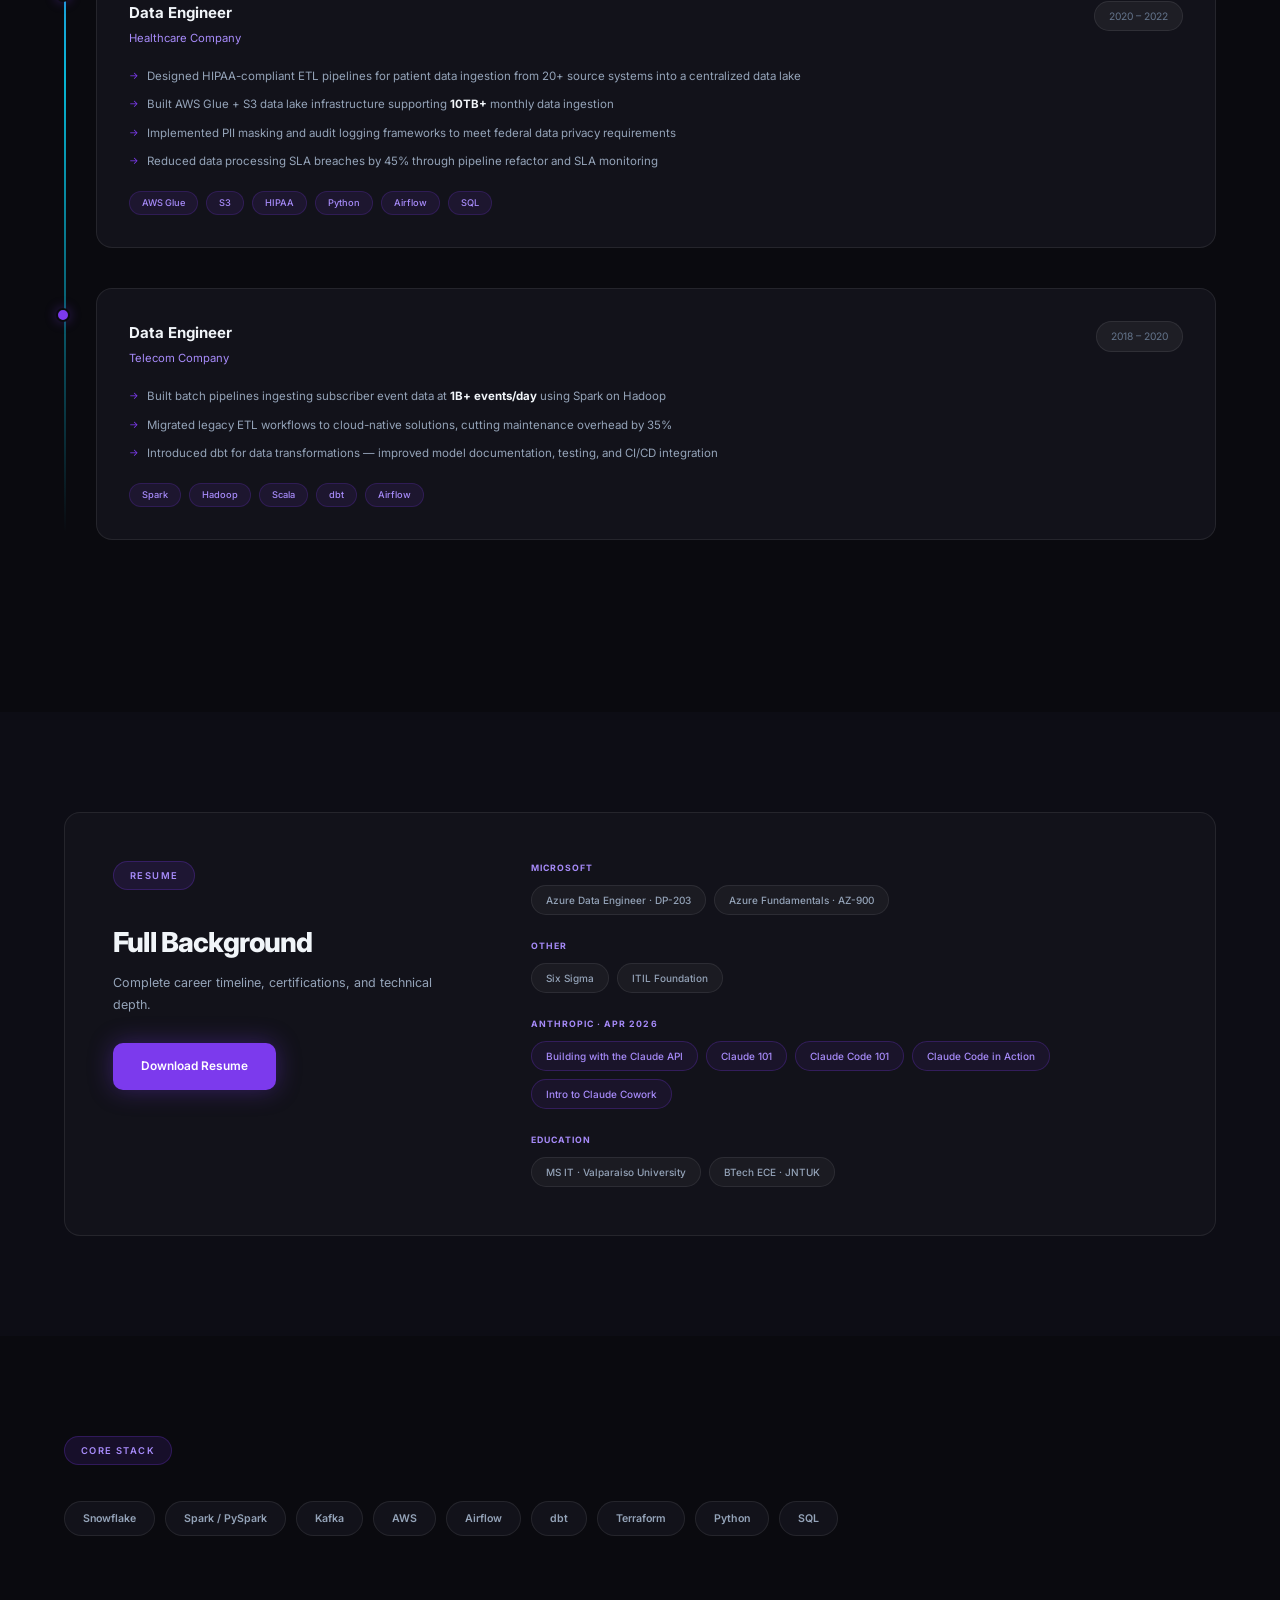
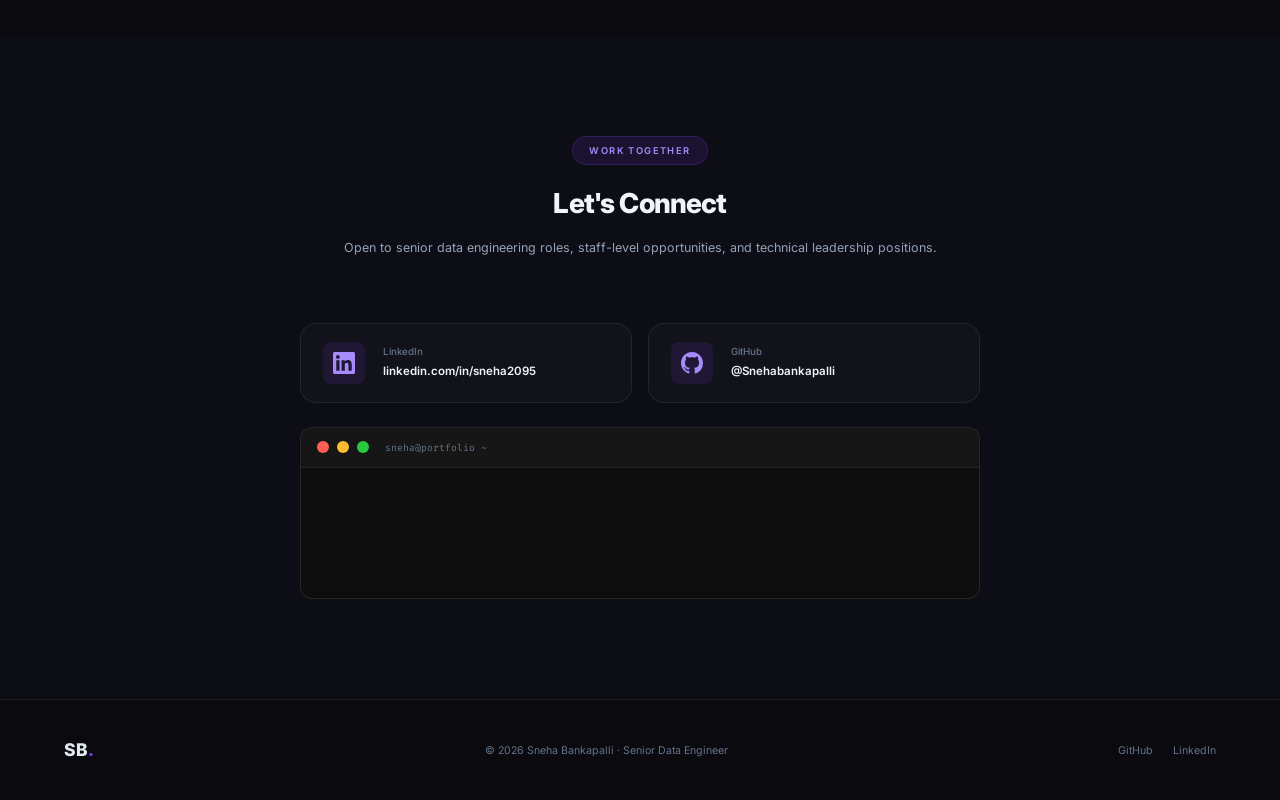
==== commit 1bd93b20: "fix: hardcode stat initial values so PDF renders correctly JS animation overwrites on live site; PDF" ====
--- a/index.html
+++ b/index.html
@@ -76,22 +76,22 @@
       </div>
       <div class="hero-stats" data-aos="fade-up" data-aos-delay="500">
         <div class="stat">
-          <span class="stat-num" data-target="7">0</span><span class="stat-plus">+</span>
+          <span class="stat-num" data-target="7">7</span><span class="stat-plus">+</span>
           <p>Years Experience</p>
         </div>
         <div class="stat-divider"></div>
         <div class="stat">
-          <span class="stat-num" data-target="4">0</span>
+          <span class="stat-num" data-target="4">4</span>
           <p>Industries Served</p>
         </div>
         <div class="stat-divider"></div>
         <div class="stat">
-          <span class="stat-num" data-target="1">0</span><span class="stat-plus">B+</span>
+          <span class="stat-num" data-target="1">1</span><span class="stat-plus">B+</span>
           <p>Daily Events Processed</p>
         </div>
         <div class="stat-divider"></div>
         <div class="stat">
-          <span class="stat-num" data-target="40">0</span><span class="stat-plus">%</span>
+          <span class="stat-num" data-target="40">40</span><span class="stat-plus">%</span>
           <p>Cost Reduction Delivered</p>
         </div>
       </div>
--- a/style.css
+++ b/style.css
@@ -1685,3 +1685,299 @@
 @media (max-width: 480px) {
   .resume-block { padding: 24px; }
 }
+
+/* ============================================================
+   PRINT / PDF STYLES
+   ============================================================ */
+@media print {
+  /* --- BASE RESET FOR PRINT --- */
+  *, *::before, *::after {
+    box-shadow: none !important;
+    text-shadow: none !important;
+    animation: none !important;
+    transition: none !important;
+  }
+
+  html { font-size: 11px; }
+
+  body {
+    background: #ffffff !important;
+    color: #0f172a !important;
+    cursor: auto !important;
+    font-family: 'Inter', sans-serif;
+  }
+
+  /* --- HIDE INTERACTIVE / VISUAL CHROME --- */
+  #cursorDot,
+  #cursorGlow,
+  #scrollProgress,
+  .otw-badge,
+  #navbar,
+  .mobile-menu,
+  .hero-bg,
+  .hero-scroll-hint,
+  .impact-strip,
+  #explore,
+  .sparkle,
+  .sparkle-star {
+    display: none !important;
+  }
+
+  /* --- FORCE ALL AOS ELEMENTS VISIBLE --- */
+  [data-aos] {
+    opacity: 1 !important;
+    transform: none !important;
+  }
+
+  /* --- PAGE SETUP --- */
+  @page {
+    margin: 14mm 16mm;
+    size: A4;
+  }
+
+  /* --- SECTIONS --- */
+  .section { padding: 24px 0 !important; }
+  .container { padding: 0 !important; }
+
+  /* Page breaks before major sections */
+  #value    { page-break-before: always; }
+  #projects { page-break-before: always; }
+  #experience { page-break-before: always; }
+  #resume   { page-break-before: always; }
+
+  /* Avoid breaking inside cards */
+  .timeline-card,
+  .project-card,
+  .value-card,
+  .resume-block {
+    page-break-inside: avoid;
+  }
+
+  /* --- COLORS: dark text on white --- */
+  :root {
+    --text-primary:    #0f172a;
+    --text-secondary:  #334155;
+    --text-muted:      #64748b;
+    --bg-card:         #f8fafc;
+    --border:          #e2e8f0;
+    --border-hover:    #94a3b8;
+    --accent-light:    #6d28d9;
+    --teal:            #0891b2;
+  }
+
+  /* --- HERO --- */
+  #hero {
+    min-height: unset !important;
+    padding: 32px 0 20px !important;
+    display: block !important;
+  }
+  .hero-content { max-width: 100%; text-align: left !important; }
+  .hero-name {
+    font-size: 2.8rem !important;
+    background: none !important;
+    -webkit-text-fill-color: #0f172a !important;
+    color: #0f172a !important;
+  }
+  .hero-title-wrapper {
+    font-size: 1.1rem !important;
+    color: #334155 !important;
+    margin-bottom: 12px !important;
+  }
+  .hero-title-prefix { color: #64748b !important; }
+  #typedText { color: #0891b2 !important; }
+  .cursor { display: none !important; }
+  .hero-tagline { font-size: 0.88rem !important; color: #334155 !important; margin: 0 0 20px !important; text-align: left; max-width: 100%; }
+  .hero-actions { display: none !important; }
+  .hero-stats {
+    justify-content: flex-start !important;
+    gap: 0 !important;
+    border-top: 1px solid #e2e8f0;
+    padding-top: 16px;
+    margin-top: 12px;
+  }
+  .stat { padding: 0 24px 0 0 !important; }
+  .stat-num { font-size: 1.5rem !important; color: #0f172a !important; }
+  .stat-plus { color: #6d28d9 !important; font-size: 1.1rem !important; }
+  .stat p { color: #64748b !important; font-size: 0.75rem !important; }
+  .stat-divider { background: #e2e8f0 !important; height: 36px !important; margin: 0 24px 0 0 !important; }
+
+  /* --- SECTION TAGS & TITLES --- */
+  .section-tag {
+    background: transparent !important;
+    border-color: #c4b5fd !important;
+    color: #6d28d9 !important;
+    font-size: 0.68rem !important;
+  }
+  .section-title { color: #0f172a !important; font-size: 1.5rem !important; }
+  .section-subtitle { color: #334155 !important; }
+  .section-header { margin-bottom: 24px !important; }
+
+  /* --- ABOUT --- */
+  .about-grid { grid-template-columns: 160px 1fr !important; gap: 32px !important; }
+  .about-avatar { width: 120px !important; height: 120px !important; }
+  .avatar-initials { width: 88px !important; height: 88px !important; font-size: 1.8rem !important; background: #6d28d9 !important; }
+  .avatar-ring { border-color: #e2e8f0 !important; animation: none !important; }
+  .ring-1, .ring-2, .ring-3 { border-color: #e2e8f0 !important; }
+  .about-badges { gap: 6px !important; }
+  .badge {
+    background: #f8fafc !important;
+    border-color: #e2e8f0 !important;
+    color: #334155 !important;
+    padding: 6px 14px !important;
+  }
+  .about-heading { color: #0f172a !important; font-size: 1.3rem !important; margin: 8px 0 10px !important; }
+  .about-lead { color: #0f172a !important; font-size: 0.95rem !important; }
+  .about-text p { color: #334155 !important; }
+  .about-link {
+    color: #6d28d9 !important;
+    border-color: #c4b5fd !important;
+    padding: 4px 10px !important;
+    font-size: 0.82rem !important;
+  }
+  /* Show URL after links */
+  .about-link::after { content: " (" attr(href) ")"; font-size: 0.72rem; color: #94a3b8; }
+
+  /* --- VALUE CARDS (Built for Scale) --- */
+  .value-grid { grid-template-columns: repeat(2, 1fr) !important; gap: 12px !important; }
+  .value-card {
+    background: #f8fafc !important;
+    border-color: #e2e8f0 !important;
+    padding: 18px !important;
+    page-break-inside: avoid;
+  }
+  .value-card h3 { color: #0f172a !important; font-size: 0.92rem !important; margin-bottom: 6px !important; }
+  .value-card p { color: #334155 !important; font-size: 0.82rem !important; margin-bottom: 10px !important; }
+  .value-card p strong { color: #0f172a !important; }
+  .value-tags span {
+    background: #f1f5f9 !important;
+    border-color: #e2e8f0 !important;
+    color: #475569 !important;
+    font-size: 0.7rem !important;
+  }
+  .value-icon-wrap {
+    width: 36px !important; height: 36px !important;
+    background: #f1f5f9 !important;
+    font-size: 1.1rem !important;
+    margin-bottom: 10px !important;
+  }
+
+  /* --- PROJECTS --- */
+  .projects-grid { grid-template-columns: repeat(2, 1fr) !important; gap: 14px !important; }
+  .project-card {
+    background: #f8fafc !important;
+    border-color: #e2e8f0 !important;
+    padding: 18px !important;
+  }
+  .project-card.featured { grid-column: span 2 !important; }
+  .project-card.genai-featured {
+    border-color: #bae6fd !important;
+    background: #f0f9ff !important;
+  }
+  .project-card h3 { color: #0f172a !important; font-size: 0.92rem !important; }
+  .project-card p { color: #334155 !important; font-size: 0.82rem !important; }
+  .project-card p strong { color: #0f172a !important; }
+  .project-tech span {
+    background: #e0f2fe !important;
+    border-color: #bae6fd !important;
+    color: #0369a1 !important;
+    font-size: 0.68rem !important;
+  }
+  .project-icon { font-size: 1.4rem !important; }
+  .project-tag {
+    background: #ede9fe !important;
+    border-color: #c4b5fd !important;
+    color: #6d28d9 !important;
+  }
+  .genai-badge {
+    background: #e0f2fe !important;
+    border-color: #bae6fd !important;
+    color: #0369a1 !important;
+  }
+  .project-links a { color: #334155 !important; }
+
+  /* --- TIMELINE --- */
+  .timeline { padding-left: 24px !important; }
+  .timeline::before { background: #c4b5fd !important; }
+  .timeline-dot { background: #6d28d9 !important; border-color: #fff !important; }
+  .timeline-card {
+    background: #f8fafc !important;
+    border-color: #e2e8f0 !important;
+    padding: 20px !important;
+  }
+  .timeline-card h3 { color: #0f172a !important; font-size: 1rem !important; }
+  .timeline-company { color: #6d28d9 !important; }
+  .timeline-date {
+    background: #f1f5f9 !important;
+    border-color: #e2e8f0 !important;
+    color: #64748b !important;
+  }
+  .timeline-bullets li { color: #334155 !important; font-size: 0.85rem !important; }
+  .timeline-bullets li::before { color: #6d28d9 !important; }
+  .timeline-bullets strong { color: #0f172a !important; }
+  .timeline-tags span {
+    background: #ede9fe !important;
+    border-color: #c4b5fd !important;
+    color: #6d28d9 !important;
+    font-size: 0.7rem !important;
+  }
+
+  /* --- RESUME BLOCK --- */
+  .resume-block {
+    background: #f8fafc !important;
+    border-color: #e2e8f0 !important;
+    padding: 24px !important;
+    gap: 32px !important;
+  }
+  .btn.btn-primary { display: none !important; }
+  .resume-cert-label { color: #6d28d9 !important; }
+  .resume-cert-pills span {
+    background: #f1f5f9 !important;
+    border-color: #e2e8f0 !important;
+    color: #334155 !important;
+  }
+  .resume-cert-pills-ai span {
+    background: #ede9fe !important;
+    border-color: #c4b5fd !important;
+    color: #6d28d9 !important;
+  }
+
+  /* --- CORE STACK --- */
+  .stack-strip-header { margin-bottom: 10px !important; }
+  .stack-strip { gap: 8px !important; }
+  .stack-strip span {
+    background: #f1f5f9 !important;
+    border-color: #e2e8f0 !important;
+    color: #334155 !important;
+    font-size: 0.82rem !important;
+    padding: 5px 14px !important;
+  }
+
+  /* --- CONTACT --- */
+  .contact-simple { max-width: 100% !important; }
+  .contact-links-row { gap: 12px !important; }
+  .contact-item {
+    background: #f8fafc !important;
+    border-color: #e2e8f0 !important;
+    padding: 12px 16px !important;
+  }
+  .contact-item-icon {
+    background: #ede9fe !important;
+    color: #6d28d9 !important;
+  }
+  .contact-label { color: #64748b !important; }
+  .contact-value { color: #0f172a !important; }
+  /* Show full URLs */
+  .contact-item[href]::after {
+    content: " " attr(href);
+    font-size: 0.72rem;
+    color: #94a3b8;
+    display: block;
+  }
+  .terminal-card { display: none !important; }
+
+  /* --- FOOTER --- */
+  .footer { border-top: 1px solid #e2e8f0 !important; padding: 12px 0 !important; }
+  .footer-logo { color: #0f172a !important; }
+  .footer-copy { color: #64748b !important; }
+  .footer-links a { color: #6d28d9 !important; }
+}
